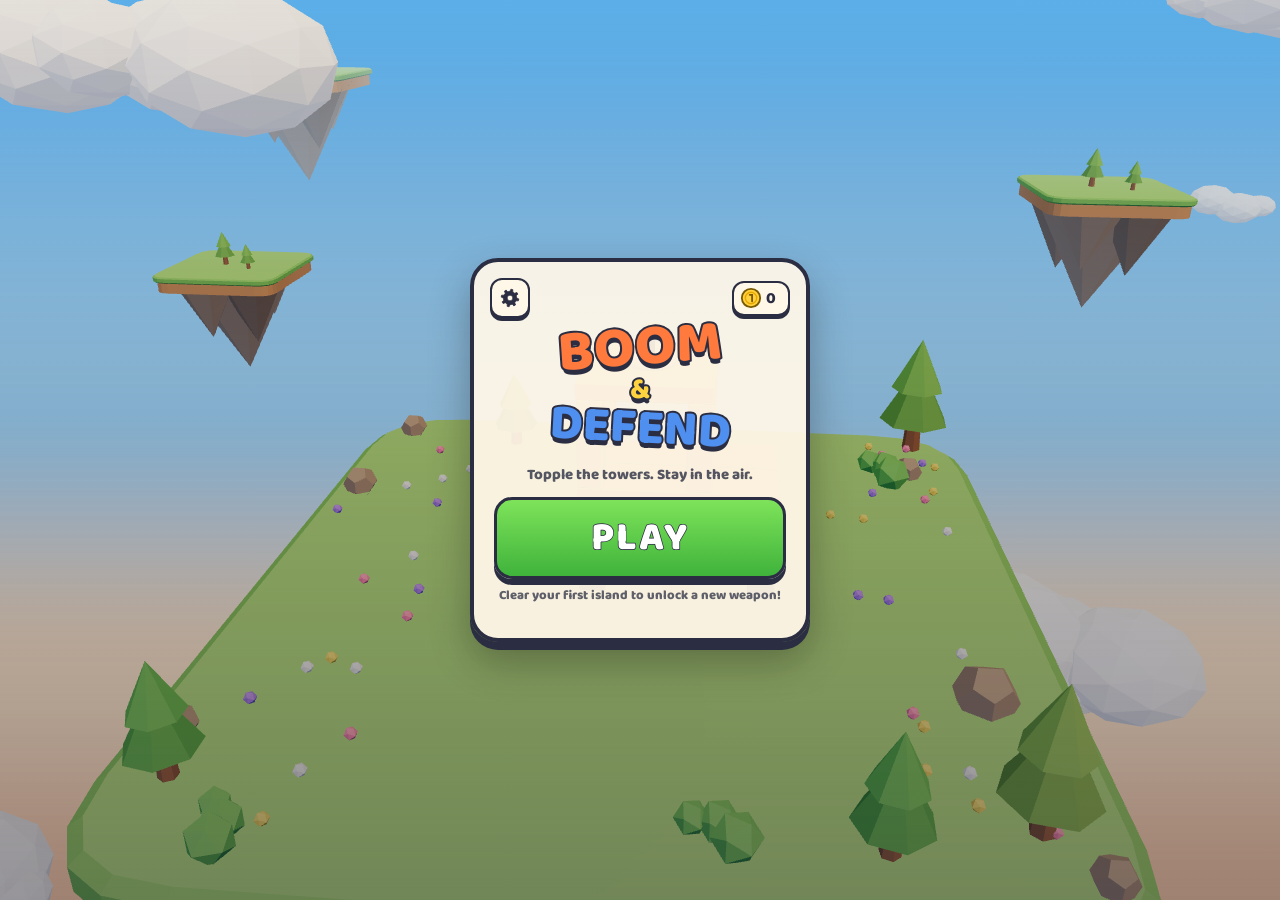
==== play/index.html @ bd130582 "play/: the game in the browser, for challenge links" ====
<!doctype html>
<html lang="en">
  <head>
    <meta charset="UTF-8" />
    <meta
      name="viewport"
      content="width=device-width, initial-scale=1, maximum-scale=1, user-scalable=no, viewport-fit=cover"
    />
    <meta name="theme-color" content="#5fb6f2" />
    <meta name="mobile-web-app-capable" content="yes" />
    <title>Boom &amp; Defend</title>
    <meta property="og:title" content="Can you beat my score? – Boom & Defend">
    <meta property="og:description" content="Same towers, same weapons. Play the challenge right in your browser, free.">
    <meta property="og:image" content="https://boomanddefend.com/img/og.jpg">
    <meta property="og:type" content="website">
    <meta name="twitter:card" content="summary_large_image">
    <link rel="icon" href="data:image/svg+xml,%3Csvg xmlns='http://www.w3.org/2000/svg' viewBox='0 0 64 64'%3E%3Ccircle cx='30' cy='36' r='22' fill='%232f3346'/%3E%3Cpath d='M44 18l8-8' stroke='%23ffd23f' stroke-width='6' stroke-linecap='round'/%3E%3C/svg%3E" />
    <script type="module" crossorigin src="./assets/index-Ch4FLlbb.js"></script>
    <link rel="modulepreload" crossorigin href="./assets/physics-BbGSuU-M.js">
    <link rel="modulepreload" crossorigin href="./assets/three-CsBMkf_D.js">
    <link rel="stylesheet" crossorigin href="./assets/index-BUsTCnN6.css">
  </head>
  <body>
    <div id="app">
      <canvas id="game"></canvas>
      <div id="fx-layer"></div>
      <div id="vignette"></div>
      <div id="warn-layer"></div>
      <div id="white-flash"></div>

      <header id="hud" class="hidden">
        <div class="hud-left">
          <div class="health" aria-label="Hull">
            <svg class="hud-icon" viewBox="0 0 32 24" aria-hidden="true">
              <path d="M15 17V3" stroke="#2b2e42" stroke-width="2"/>
              <path d="M9 4.5Q15 3 21 4.5L20 12Q15 13 10 12Z" fill="#fff3d6" stroke="#2b2e42" stroke-width="1.4" stroke-linejoin="round"/>
              <path d="M13 4v8.6M17 4v8.6" stroke="#e0533d" stroke-width="1.8"/>
              <path d="M3 13.5H27C28.5 13.5 29.5 12.5 30 11L30.5 12C29.5 17 27 20.5 22 20.5H9C6 20.5 4 18 3 13.5Z" fill="#b0703a" stroke="#2b2e42" stroke-width="1.6" stroke-linejoin="round"/>
              <path d="M4.5 14C2.5 12 2 9.5 3.5 8.5" fill="none" stroke="#2b2e42" stroke-width="1.8" stroke-linecap="round"/>
              <circle cx="11" cy="15.5" r="1.5" fill="#e0533d"/><circle cx="15" cy="15.5" r="1.5" fill="#ffd23f"/><circle cx="19" cy="15.5" r="1.5" fill="#e0533d"/>
            </svg>
            <div class="bar"><div class="bar-fill" id="health-fill"></div><span id="health-text">100</span></div>
          </div>
        </div>
        <div class="hud-mid">
          <div class="chip" id="island-chip"><span id="island-pre"></span>ISLAND <b id="island">1</b></div>
          <div class="tower-bar" id="tower-bar" aria-label="Tower destroyed"><div class="tower-fill" id="tower-fill"></div><span class="tower-label">TOWER</span><b id="tower-pct">0%</b></div>
          <div class="coin-chip" id="coin-chip"><svg class="coin-ico" viewBox="0 0 24 24" aria-hidden="true"><circle cx="12" cy="12" r="10" fill="#ffd23f" stroke="#7a5a00" stroke-width="2"/><circle cx="12" cy="12" r="6.2" fill="none" stroke="#e8a800" stroke-width="1.6"/><path d="M10.6 8.5h2.6v7" stroke="#7a5a00" stroke-width="2" fill="none" stroke-linecap="round"/></svg><span id="coins">0</span></div>
        </div>
        <div class="hud-right">
          <div class="scores">
            <div class="score" id="score">0</div>
            <div class="best">
              <svg viewBox="0 0 24 24" aria-hidden="true"><path d="M6 3h12v3h3v2a5 5 0 0 1-5 5h-.3A5 5 0 0 1 13 15.9V18h3v3H8v-3h3v-2.1A5 5 0 0 1 8.3 13H8a5 5 0 0 1-5-5V6h3V3zm0 5H5a3 3 0 0 0 1 2.2V8zm12 0v2.2A3 3 0 0 0 19 8h-1z" fill="#ffd23f" stroke="#7a5a00" stroke-width="1"/></svg>
              <span id="best">0</span><span class="gold-star hidden" id="hud-gold">★</span>
            </div>
          </div>
          <button class="cta-chip" data-action="cta">GET IT FREE</button>
          <button class="icon-btn" id="btn-pause" aria-label="Pause">
            <svg viewBox="0 0 24 24"><rect x="6" y="5" width="4" height="14" rx="1.5" /><rect x="14" y="5" width="4" height="14" rx="1.5" /></svg>
          </button>
        </div>
      </header>

      <nav id="tray" class="hidden" aria-label="Weapons"></nav>

      <div id="tray-name" class="hidden" aria-live="polite"></div>
      <div id="tray-next" class="hidden" aria-hidden="true"></div>
      <div id="gun-status" class="hidden" role="status"></div>
      <div id="drag-ghost" class="hidden" aria-hidden="true"></div>

      <div id="aim-tag" class="off"></div>
      <div id="hint" class="hidden" aria-live="polite">
        <div class="hint-hand"><svg viewBox="0 0 48 48"><path d="M18 22V9a3 3 0 0 1 6 0v11l1-1a3 3 0 0 1 5 1v1a3 3 0 0 1 5 1v1a3 3 0 0 1 5 2v9c0 7-5 12-12 12h-2c-5 0-8-2-11-6l-6-9a3 3 0 0 1 5-4z" fill="#fff7e8" stroke="#2b2e42" stroke-width="2.5" stroke-linejoin="round"/></svg></div>
        <div class="hint-text"></div>
      </div>

      <div id="banner"><div class="banner-title"></div><div class="banner-sub"></div><div class="banner-quote hidden"><span class="bq-face"></span><span class="bq-text"></span></div></div>
      <div id="toast" class="hidden"><span class="toast-ico">🏆</span><div><b class="toast-title"></b><span class="toast-sub"></span></div></div>
      <div id="milestone" class="hidden"></div>
      <div id="coin-fly"></div>

      <section id="screen-start" class="screen">
        <div class="panel title-panel booting">
          <div class="panel-top">
            <button class="icon-btn" data-action="settings" aria-label="Settings">
              <svg viewBox="0 0 24 24"><path fill-rule="evenodd" d="M20.00 12.00 L22.54 13.08 L22.03 15.43 L19.27 15.35 L17.66 17.66 L18.69 20.22 L16.66 21.52 L14.77 19.51 L12.00 20.00 L10.92 22.54 L8.57 22.03 L8.65 19.27 L6.34 17.66 L3.78 18.69 L2.48 16.66 L4.49 14.77 L4.00 12.00 L1.46 10.92 L1.97 8.57 L4.73 8.65 L6.34 6.34 L5.31 3.78 L7.34 2.48 L9.23 4.49 L12.00 4.00 L13.08 1.46 L15.43 1.97 L15.35 4.73 L17.66 6.34 L20.22 5.31 L21.52 7.34 L19.51 9.23Z M15.4 12a3.4 3.4 0 1 0-6.8 0 3.4 3.4 0 1 0 6.8 0Z" fill="#2b2e42" stroke="#2b2e42" stroke-width="0.9" stroke-linejoin="round"/></svg>
            </button>
            <div class="coin-chip big" id="menu-coins"><svg class="coin-ico" viewBox="0 0 24 24" aria-hidden="true"><circle cx="12" cy="12" r="10" fill="#ffd23f" stroke="#7a5a00" stroke-width="2"/><circle cx="12" cy="12" r="6.2" fill="none" stroke="#e8a800" stroke-width="1.6"/><path d="M10.6 8.5h2.6v7" stroke="#7a5a00" stroke-width="2" fill="none" stroke-linecap="round"/></svg><span>0</span></div>
          </div>
          <h1 class="logo" data-no-i18n><span class="l1">BOOM</span><span class="amp">&amp;</span><span class="l2">DEFEND</span></h1>
          <p class="tagline">Topple the towers. Stay in the air.</p>
          <button class="big-btn first-only play-first" data-action="campaign">PLAY</button>
          <div class="sub-line first-only">Clear your first island to unlock a new weapon!</div>
          <button class="big-btn full-only" data-action="campaign">CAMPAIGN</button>
          <div class="sub-line full-only" id="campaign-line"></div>
          <button class="big-btn run-btn full-only" id="btn-run" data-action="run">ENDLESS</button>
          <div class="sub-line full-only" id="run-line"></div>
          <button class="link-btn hidden full-only" id="btn-newrun" data-action="newrun">Start a new run from island 1</button>
          <button class="winter-btn hidden full-only" id="btn-winter" data-action="winter"><span class="wb-ico" aria-hidden="true">❄</span><span class="wb-text"><b>WINTER CALENDAR</b><span id="winter-line"></span></span></button>
          <div class="menu-row full-only">
            <button class="tile-btn" data-action="daily"><span class="tile-ico">📅</span><span>DAILY</span><i class="tile-badge hidden" id="daily-badge">✓</i></button>
            <button class="tile-btn" data-action="weekly"><span class="tile-ico">🗼</span><span>WEEKLY</span><i class="tile-badge hidden" id="weekly-badge">✓</i></button>
            <button class="tile-btn" data-action="arsenal"><span class="tile-ico">🛒</span><span>ARSENAL</span></button>
            <button class="tile-btn" data-action="trophies"><span class="tile-ico">🏆</span><span id="trophy-count">TROPHIES</span></button>
          </div>
          <div class="best-line full-only">BEST <b id="start-best">0</b><span class="gold-star hidden" id="start-gold" title="Cleared island 100 in endless">★</span></div>
        </div>
      </section>

      <section id="screen-arsenal" class="screen hidden">
        <div class="camp">
          <div class="camp-head">
            <button class="icon-btn" data-action="back" aria-label="Back"><svg viewBox="0 0 24 24"><path d="M15 4l-8 8 8 8" fill="none" stroke="currentColor" stroke-width="3.2" stroke-linecap="round" stroke-linejoin="round"/></svg></button>
            <h3>ARSENAL</h3>
            <div class="coin-chip big" id="shop-coins"><svg class="coin-ico" viewBox="0 0 24 24" aria-hidden="true"><circle cx="12" cy="12" r="10" fill="#ffd23f" stroke="#7a5a00" stroke-width="2"/><circle cx="12" cy="12" r="6.2" fill="none" stroke="#e8a800" stroke-width="1.6"/><path d="M10.6 8.5h2.6v7" stroke="#7a5a00" stroke-width="2" fill="none" stroke-linecap="round"/></svg><span>0</span></div>
          </div>
          <div class="shop-grid" id="shop-grid"></div>
          <div class="shop-detail" id="shop-detail"></div>
        </div>
      </section>

      <section id="screen-trophies" class="screen hidden">
        <div class="camp">
          <div class="camp-head">
            <button class="icon-btn" data-action="back" aria-label="Back"><svg viewBox="0 0 24 24"><path d="M15 4l-8 8 8 8" fill="none" stroke="currentColor" stroke-width="3.2" stroke-linecap="round" stroke-linejoin="round"/></svg></button>
            <h3>TROPHIES</h3>
          </div>
          <button class="mid-btn gc-btn hidden" data-action="leaderboards" id="btn-leaderboards">🏆 LEADERBOARDS</button>
          <div class="trophy-list" id="trophy-list"></div>
        </div>
      </section>

      <section id="screen-settings" class="screen hidden">
        <div class="panel">
          <h2>SETTINGS</h2>
          <button class="mid-btn ghost" data-setting="sound">SOUND: ON</button>
          <button class="mid-btn ghost" data-setting="music">MUSIC: ON</button>
          <button class="mid-btn ghost" data-setting="haptics">VIBRATION: ON</button>
          <button class="mid-btn ghost" data-setting="graphics">GRAPHICS: HIGH</button>
          <button class="mid-btn ghost" data-setting="effects">EFFECTS: FULL</button>
          <button class="mid-btn ghost" data-setting="shadows">SHADOWS: SIMPLE</button>
          <button class="mid-btn ghost" data-setting="antialias">SMOOTH EDGES: ON</button>
          <button class="mid-btn ghost hidden" data-setting="reminder" id="set-reminder">DAILY REMINDER: OFF</button>
          <button class="mid-btn ghost" data-setting="lang">LANGUAGE: AUTO</button>
          <button class="big-btn" data-action="back">BACK</button>
          <div class="settings-links">
            <button class="link-btn" data-action="intro">Watch intro</button>
            <button class="link-btn" data-action="privacy">Privacy &amp; imprint</button>
            <button class="link-btn" data-action="reset" id="btn-reset">Reset progress</button>
          </div>
          <div class="settings-credits" id="settings-credits"></div>
        </div>
      </section>

      <section id="screen-privacy" class="screen hidden">
        <div class="panel privacy-panel">
          <h2>PRIVACY</h2><p class="privacy-sub" data-no-i18n>Privacy policy · Datenschutz · Impressum</p>
          <div class="privacy-text" id="privacy-text" data-no-i18n></div>
          <button class="big-btn" data-action="settings">BACK</button>
        </div>
      </section>

      <section id="screen-campaign" class="screen hidden">
        <div class="camp">
          <div class="camp-head">
            <button class="icon-btn" data-action="back" aria-label="Back">
              <svg viewBox="0 0 24 24"><path d="M15 4l-8 8 8 8" fill="none" stroke="currentColor" stroke-width="3.2" stroke-linecap="round" stroke-linejoin="round"/></svg>
            </button>
            <h3>CAMPAIGN</h3>
            <div class="camp-stars"><span>★</span> <b id="camp-stars">0</b><small id="camp-max">/84</small></div>
          </div>
          <div class="book-tabs hidden" id="book-tabs"></div>
          <div class="arsenal" id="arsenal"></div>
          <div class="arsenal-info" id="arsenal-info"></div>
          <div class="chapters" id="chapters"></div>
        </div>
      </section>

      <section id="screen-pause" class="screen hidden">
        <div class="panel">
          <h2>PAUSED</h2>
          <button class="big-btn" id="btn-resume">RESUME</button>
          <button class="mid-btn" id="btn-restart-pause">RESTART</button>
          <button class="mid-btn" id="btn-quit">QUIT</button>
          <div class="toggle-row">
            <button class="mid-btn ghost" data-setting="sound">SOUND: ON</button>
            <button class="mid-btn ghost" data-setting="music">MUSIC: ON</button>
          </div>
          <div class="toggle-row">
            <button class="mid-btn ghost" data-setting="haptics">VIBRATION: ON</button>
            <button class="mid-btn ghost" data-setting="graphics">GRAPHICS: HIGH</button>
          </div>
          <div class="toggle-row">
            <button class="mid-btn ghost" data-setting="effects">EFFECTS: FULL</button>
          <button class="mid-btn ghost hidden" data-setting="reminder" id="set-reminder">DAILY REMINDER: OFF</button>
          <button class="mid-btn ghost" data-setting="lang">LANGUAGE: AUTO</button>
          </div>
        </div>
      </section>

      <section id="screen-over" class="screen hidden">
        <div class="panel">
          <h2 class="over-title">SHOT DOWN!</h2>
          <div class="over-quote hidden" id="over-quote"><span class="oq-face"></span><span class="oq-text"></span></div>
          <div class="gold-big hidden" id="gold-big">★</div>
          <div class="run-stars hidden" id="run-stars"><span>★</span><span>★</span><span>★</span></div>
          <ul class="star-list hidden" id="star-list"></ul>
          <div class="rewards" id="rewards"></div>
          <div class="over-stats" id="over-stats"></div>
          <div class="new-best hidden" id="new-best">NEW BEST!</div>
          <div class="over-btns" id="over-btns"></div>
        </div>
      </section>
    </div>
  </body>
</html>
---- play/assets/index-BUsTCnN6.css ----
@font-face{font-family:"Baloo 2";font-style:normal;font-display:swap;font-weight:600;src:url(./baloo-2-latin-600-normal-tIfxVoAe.woff2) format("woff2"),url(./baloo-2-latin-600-normal-B4tNaogw.woff) format("woff")}@font-face{font-family:"Baloo 2";font-style:normal;font-display:swap;font-weight:800;src:url(./baloo-2-latin-800-normal-BbF3Etk1.woff2) format("woff2"),url(./baloo-2-latin-800-normal-B8BXfZF7.woff) format("woff")}:root{--ink: #2b2e42;--cream: #fff7e8;--gold: #ffd23f;--red: #ef4b3f;--green: #7dff4a;--sky: #5fb6f2;--safe-top: env(safe-area-inset-top, 0px);--safe-bottom: env(safe-area-inset-bottom, 0px);font-family:"Baloo 2",Nunito,Trebuchet MS,Segoe UI,system-ui,-apple-system,Roboto,sans-serif}*{box-sizing:border-box;-webkit-tap-highlight-color:transparent;user-select:none;-webkit-user-select:none;-webkit-touch-callout:none}html,body{margin:0;height:100%;overflow:hidden;background:#5fb6f2;overscroll-behavior:none}#app{position:fixed;inset:0;overflow:hidden}#game{position:absolute;inset:0;width:100%;height:100%;display:block;touch-action:none}.hidden{display:none!important}#hud{position:absolute;top:0;left:0;right:0;padding:calc(var(--safe-top) + 10px) 12px 8px;display:flex;align-items:center;gap:8px;pointer-events:none;z-index:5}.hud-left,.hud-right{flex:1 1 0;display:flex;align-items:center;min-width:0}.hud-right{justify-content:flex-end;gap:8px}.hud-mid{flex:0 0 auto}.health{display:flex;align-items:center;gap:4px;width:100%;max-width:170px}.hud-icon{width:32px;height:26px;flex:0 0 auto;filter:drop-shadow(0 2px 0 rgba(0,0,0,.25))}.bar{position:relative;flex:1;height:18px;border-radius:10px;background:#2b2e428c;border:2.5px solid var(--ink);overflow:hidden;box-shadow:0 2px #0003}.bar-fill{position:absolute;inset:0;width:100%;background:linear-gradient(180deg,#8dff7a,#3cc13b);border-radius:7px;transition:width .25s ease,background .25s}.bar-fill.mid{background:linear-gradient(180deg,#ffe066,#f0a92a)}.bar-fill.low{background:linear-gradient(180deg,#ff8a7a,#e0362c)}#health-text{position:absolute;inset:0;display:grid;place-items:center;font-size:12px;font-weight:900;color:#fff;text-shadow:0 1px 0 var(--ink),0 -1px 0 var(--ink),1px 0 0 var(--ink),-1px 0 0 var(--ink)}.health.hit .bar{animation:shake .3s}.chip{background:var(--cream);color:var(--ink);border:2.5px solid var(--ink);border-radius:14px;padding:2px 10px;font-weight:900;font-size:13px;letter-spacing:.5px;box-shadow:0 3px 0 var(--ink);white-space:nowrap}.chip b{font-size:16px;color:var(--red)}.scores{text-align:right;line-height:1}.score{font-size:22px;font-weight:900;color:#fff;-webkit-text-stroke:1.5px var(--ink);paint-order:stroke fill;text-shadow:0 2px 0 var(--ink)}.score.bump{animation:bump .25s}.best{display:flex;align-items:center;justify-content:flex-end;gap:2px;font-size:12px;font-weight:800;color:var(--cream);text-shadow:0 1px 0 var(--ink),0 0 2px var(--ink)}.best svg{width:13px;height:13px}.icon-btn{pointer-events:auto;width:40px;height:40px;border-radius:12px;border:2.5px solid var(--ink);background:var(--cream);box-shadow:0 3px 0 var(--ink);display:grid;place-items:center;padding:0;cursor:pointer}.icon-btn svg{width:20px;height:20px;fill:var(--ink)}.icon-btn:active{transform:translateY(2px);box-shadow:0 1px 0 var(--ink)}#tray{position:absolute;left:50%;bottom:calc(var(--safe-bottom) + 14px);transform:translate(-50%);display:flex;align-items:flex-end;gap:16px;padding:10px 18px 12px;border-radius:26px;background:#fff7e8e0;border:3px solid var(--ink);box-shadow:0 5px 0 var(--ink),0 10px 24px #00000040;z-index:6;transition:transform .28s cubic-bezier(.5,0,.75,0),opacity .22s}#tray.away{transform:translate(-50%,calc(100% + 40px + var(--safe-bottom)));opacity:0;pointer-events:none}#tray.back{transition:transform .38s cubic-bezier(.2,1.4,.4,1),opacity .2s}.weapon{width:58px;height:58px;border-radius:50%;border:3px solid var(--ink);background:radial-gradient(circle at 35% 30%,#fff,#dfe9f5);box-shadow:0 4px 0 var(--ink);padding:7px;cursor:pointer;transition:transform .18s cubic-bezier(.2,1.5,.4,1),background .2s,box-shadow .2s;transform-origin:50% 100%}.weapon svg{width:100%;height:100%;display:block;pointer-events:none}.weapon.selected{transform:scale(1.32);background:radial-gradient(circle at 35% 30%,#fff8c8,var(--gold));box-shadow:0 4px 0 var(--ink),0 0 0 4px #ffd23f73}.weapon:active{filter:brightness(.92)}#banner{position:absolute;left:0;right:0;top:27%;text-align:center;pointer-events:none;z-index:4;opacity:0}#banner.show{animation:banner 1.5s ease forwards}.banner-title{font-size:42px;font-weight:900;color:#fff;letter-spacing:1px;-webkit-text-stroke:3px var(--ink);paint-order:stroke fill;text-shadow:0 4px 0 var(--ink)}.banner-sub{margin-top:4px;font-size:18px;font-weight:900;color:var(--gold);-webkit-text-stroke:2px var(--ink);paint-order:stroke fill}#fx-layer{position:absolute;inset:0;pointer-events:none;z-index:3;overflow:hidden}.pop{position:absolute;transform:translate(-50%,-50%);font-weight:900;font-size:18px;color:#fff;-webkit-text-stroke:2px var(--ink);paint-order:stroke fill;white-space:nowrap;animation:pop .95s ease-out forwards}.pop.big{font-size:24px;color:var(--gold)}.pop.chain{font-size:22px;color:#ff7ad1}.pop.bad{color:#ff6b5e}.pop.heal{color:var(--green)}.pop.ice{color:#8fe3ff}#vignette{position:absolute;inset:0;pointer-events:none;z-index:2;box-shadow:inset 0 0 90px 30px #ff281e8c;opacity:0;transition:opacity .4s}#vignette.on{opacity:1;transition:opacity .05s}.screen{position:absolute;inset:0;display:grid;place-items:center;padding:24px;z-index:10;background:radial-gradient(ellipse at center,#2b2e4240,#2b2e4299);animation:fade .25s ease}#screen-start{background:linear-gradient(180deg,#2b2e420d,#2b2e4273)}.panel{width:min(340px,100%);background:var(--cream);border:4px solid var(--ink);border-radius:28px;box-shadow:0 8px 0 var(--ink),0 18px 40px #0000004d;padding:22px 20px 20px;text-align:center;color:var(--ink);animation:popin .35s cubic-bezier(.2,1.5,.4,1)}.title-panel.booting{visibility:hidden}.title-panel{background:#fff7e8f0}.logo{margin:0;line-height:.9;font-weight:900;display:flex;flex-direction:column;align-items:center}.logo span{-webkit-text-stroke:4px var(--ink);paint-order:stroke fill;text-shadow:0 5px 0 var(--ink)}.logo .l1{font-size:58px;color:#ff7a3c;transform:rotate(-4deg)}.logo .amp{font-size:30px;color:var(--gold);margin:2px 0}.logo .l2{font-size:50px;color:#4f8ff0;transform:rotate(3deg)}.tagline{margin:12px 0 10px;font-weight:800;font-size:15px;opacity:.8}.howto{list-style:none;padding:0;margin:0 0 16px;font-weight:700;font-size:14px;text-align:left;display:inline-block}.howto li{margin:4px 0;display:flex;align-items:center;gap:8px}.howto .dot{width:26px;text-align:center}h2{margin:0 0 16px;font-size:34px;font-weight:900;color:#fff;-webkit-text-stroke:3px var(--ink);paint-order:stroke fill;text-shadow:0 4px 0 var(--ink)}.over-title{color:#ff6b5e}.over-title.won{color:var(--gold)}.chip small{font-size:11px;color:var(--ink);opacity:.6}.big-btn,.mid-btn{display:block;width:100%;border:3px solid var(--ink);border-radius:18px;font-family:inherit;font-weight:900;cursor:pointer;color:#fff;-webkit-text-stroke:1.5px var(--ink);paint-order:stroke fill}.big-btn{font-size:28px;padding:12px;background:linear-gradient(180deg,#7ee35a,#3fb33b);box-shadow:0 6px 0 var(--ink);letter-spacing:2px}.big-btn:active,.mid-btn:active{transform:translateY(4px);box-shadow:0 2px 0 var(--ink)}.mid-btn{margin-top:12px;font-size:18px;padding:9px;background:linear-gradient(180deg,#ffb35c,#f0812a);box-shadow:0 5px 0 var(--ink)}.mid-btn .btn-ico{width:18px;height:18px;vertical-align:-3px;margin-right:4px}.mid-btn[disabled]{opacity:.7}#run-choice{position:fixed;inset:0;z-index:44;display:grid;place-items:center;padding:16px;background:#1416248c;animation:fade .2s ease}.rc-panel{position:relative}.rc-close{position:absolute;top:10px;right:10px}.rc-title{margin:2px 0 14px;font-size:26px;font-weight:900}.rc-continue{font-size:19px;letter-spacing:.5px}.rc-continue[disabled]{background:linear-gradient(180deg,#c9c5bd,#a8a49c);box-shadow:0 4px 0 var(--ink);opacity:.75;cursor:default;transform:none}.rc-price{display:inline-flex;align-items:center;gap:3px;margin-left:8px}.rc-price .coin-ico{width:20px;height:20px}.rc-text{margin:0 4px 16px;font-size:16px;font-weight:700;line-height:1.35}.rc-yes{font-size:22px}.rc-note{margin:8px 4px 4px;font-size:13px;font-weight:700;opacity:.75}.mid-btn.ghost{background:linear-gradient(180deg,#a9c8f5,#6f9be0)}.best-line{margin-top:14px;font-weight:800;font-size:15px}.over-stats{display:flex;justify-content:space-around;margin-bottom:14px}.over-stats div{display:flex;flex-direction:column;font-weight:800;font-size:12px;opacity:.9}.over-stats b{font-size:26px;font-weight:900}.new-best{font-weight:900;font-size:20px;color:var(--gold);-webkit-text-stroke:2px var(--ink);paint-order:stroke fill;margin-bottom:14px;animation:pulse .8s ease-in-out infinite alternate}@keyframes pop{0%{opacity:0;transform:translate(-50%,-30%) scale(.5)}15%{opacity:1;transform:translate(-50%,-60%) scale(1.15)}to{opacity:0;transform:translate(-50%,-190%) scale(1)}}@keyframes banner{0%{opacity:0;transform:scale(.6)}12%{opacity:1;transform:scale(1.08)}20%{transform:scale(1)}80%{opacity:1}to{opacity:0;transform:translateY(-20px)}}@keyframes popin{0%{transform:scale(.7);opacity:0}to{transform:scale(1);opacity:1}}@keyframes fade{0%{opacity:0}}@keyframes bump{50%{transform:scale(1.18)}}@keyframes shake{25%{transform:translate(-4px)}75%{transform:translate(4px)}}@keyframes pulse{to{transform:scale(1.1)}}.weapon.fresh{animation:slot-in .45s cubic-bezier(.2,1.6,.4,1)}.weapon.fresh.selected{animation:slot-in-sel .45s cubic-bezier(.2,1.6,.4,1)}@keyframes slot-in{0%{transform:scale(.2) rotate(-90deg)}to{transform:scale(1) rotate(0)}}@keyframes slot-in-sel{0%{transform:scale(.2) rotate(-90deg)}to{transform:scale(1.32) rotate(0)}}#hint{position:absolute;z-index:7;pointer-events:none;width:0;height:0}.hint-hand{position:absolute;left:-8px;top:-4px;width:46px;height:46px;filter:drop-shadow(0 3px 0 rgba(43,46,66,.6))}.hint-hand svg{width:100%;height:100%}.hint-text{position:absolute;left:50%;top:54px;transform:translate(-50%);white-space:nowrap;background:var(--cream);color:var(--ink);border:3px solid var(--ink);border-radius:14px;padding:6px 12px;font-weight:900;font-size:15px;box-shadow:0 4px 0 var(--ink);animation:popin .3s cubic-bezier(.2,1.5,.4,1)}#hint.hint-point .hint-text{top:-64px}#hint.hint-point .hint-hand{top:-50px;transform:rotate(180deg);animation:hint-bob .8s ease-in-out infinite alternate}#hint.hint-tap .hint-hand{animation:hint-tap 1.1s ease-in-out infinite}#hint.hint-drag .hint-hand{animation:hint-drag 1.8s ease-in-out infinite}@keyframes hint-tap{0%,to{transform:translate(10px,14px) scale(1)}45%{transform:translate(0) scale(.88)}}@keyframes hint-drag{0%{transform:translate(0) scale(.9);opacity:0}15%{opacity:1}70%{transform:translate(46px,-36px) scale(.9);opacity:1}to{transform:translate(46px,-36px) scale(1);opacity:0}}@keyframes hint-bob{to{transform:rotate(180deg) translateY(-10px)}}#warn-layer{position:absolute;inset:0;pointer-events:none;z-index:3;overflow:hidden}.warn{position:absolute;left:0;top:0;width:0;height:0;will-change:transform}.warn-ring{position:absolute;left:-22px;top:-22px;width:44px;height:44px;border-radius:50%;border:3px solid #ff3b2f;box-shadow:0 0 10px #ff3b2fb3,inset 0 0 8px #ff3b2f80;animation:warn-pulse .35s ease-in-out infinite alternate}.warn-ring:after{content:"!";position:absolute;inset:0;display:grid;place-items:center;color:#fff;font-weight:900;font-size:20px;-webkit-text-stroke:2px #7a1f2c;paint-order:stroke fill}.warn.heavy .warn-ring{border-color:#ffb020;box-shadow:0 0 14px #ffb020cc;width:56px;height:56px;left:-28px;top:-28px}.warn-arrow{display:none;position:absolute;left:12px;top:-10px;width:0;height:0;border-top:10px solid transparent;border-bottom:10px solid transparent;border-left:16px solid #ff3b2f;transform-origin:-12px 10px}.warn.edge .warn-arrow{display:block}.warn.edge .warn-ring{width:34px;height:34px;left:-17px;top:-17px}.crack{position:absolute;width:220px;height:220px;margin:-110px 0 0 -110px;transform:rotate(var(--rot));filter:drop-shadow(0 0 2px rgba(0,0,0,.5));animation:crack-fade 1.6s ease-out forwards}.crack svg{width:100%;height:100%}#app.low-hull #vignette{opacity:1;animation:low-hull .9s ease-in-out infinite alternate}@keyframes warn-pulse{to{opacity:.55}}@keyframes spin{to{rotate:360deg}}@keyframes crack-fade{0%{opacity:0;scale:.6}8%{opacity:1;scale:1}70%{opacity:.9}to{opacity:0}}@keyframes low-hull{0%{opacity:.25}to{opacity:.6}}.weapon.super{background:radial-gradient(circle at 35% 30%,#fff6c8,#ffb020);box-shadow:0 4px 0 var(--ink),0 0 0 3px #ffd23f,0 0 18px 6px #ffbe28bf;animation:super-glow .9s ease-in-out infinite alternate}.weapon.super.selected{transform:scale(1.32)}@keyframes super-glow{0%{box-shadow:0 4px 0 var(--ink),0 0 0 3px #ffd23f,0 0 10px 3px #ffbe288c}to{box-shadow:0 4px 0 var(--ink),0 0 0 3px #fff2a8,0 0 22px 9px #ffd23fe6}}#white-flash{position:absolute;inset:0;background:#fffdf2;opacity:0;pointer-events:none;z-index:8}#white-flash.on{animation:white-flash 1.1s ease-out forwards}@keyframes white-flash{0%{opacity:0}6%{opacity:.95}to{opacity:0}}.warn.beam .warn-ring{border-color:#ff3ad8;box-shadow:0 0 14px #ff3ad8d9,inset 0 0 8px #ff3ad880}.warn.beam .warn-arrow{border-left-color:#ff3ad8}#app:after{content:"";position:absolute;inset:0;pointer-events:none;z-index:2;box-shadow:inset 0 0 80px 26px #ff3ad88c;opacity:0;transition:opacity .2s}#app.beamed:after{animation:beamed .18s ease-in-out infinite alternate}@keyframes beamed{0%{opacity:.55}to{opacity:1}}.run-stars{display:flex;justify-content:center;gap:6px;margin:-6px 0 6px;font-size:46px;line-height:1}.run-stars span{color:#d9d2c4;-webkit-text-stroke:2.5px var(--ink);paint-order:stroke fill}.run-stars span.on{color:var(--gold);animation:star-pop .45s cubic-bezier(.2,1.8,.4,1) both}.run-stars span:nth-child(2){font-size:58px;transform:translateY(-6px)}.star-list{list-style:none;padding:0;margin:0 0 12px;font-weight:800;font-size:13px;text-align:left;display:inline-block;opacity:.55}.star-list li.ok{opacity:1}.star-list li{margin:2px 0}.star-list b{color:var(--gold);-webkit-text-stroke:1px var(--ink);margin-right:6px}.best-run{margin-top:4px;font-weight:800;font-size:13px;opacity:.85}.mini-stars{color:var(--gold);-webkit-text-stroke:1px var(--ink);letter-spacing:1px}.mini-stars i{font-style:normal;color:#d9d2c4}@keyframes star-pop{0%{transform:scale(0) rotate(-40deg)}to{transform:scale(1) rotate(0)}}.run-stars span:nth-child(2).on{animation-name:star-pop-mid}@keyframes star-pop-mid{0%{transform:translateY(-6px) scale(0) rotate(-40deg)}to{transform:translateY(-6px) scale(1) rotate(0)}}.hp-bar{position:absolute;left:0;top:0;width:44px;height:8px;border-radius:5px;background:#2b2e42bf;border:2px solid var(--ink);overflow:hidden;will-change:transform}.hp-bar i{display:block;height:100%;background:linear-gradient(180deg,#ff8a7a,#e0362c);transition:width .15s ease-out}.hp-bar[data-kind=core] i{background:linear-gradient(180deg,#ffb0e0,#ff4fa3)}.hp-bar[data-kind=pylon] i{background:linear-gradient(180deg,#c8fbff,#22d8ff)}.hp-bar.shielded{border-color:#22d8ff;box-shadow:0 0 8px #22d8ffcc}.title-panel .big-btn+.sub-line{margin-bottom:12px}.sub-line{margin-top:6px;font-weight:800;font-size:13px;opacity:.75}.big-btn.run-btn{background:linear-gradient(180deg,#7cc4ff,#3d86e6)}#btn-continue{margin-top:10px;font-size:16px}.mini-star,.gold-star{color:var(--gold);-webkit-text-stroke:1px #7a5a00;paint-order:stroke fill}.gold-star{margin-left:4px;font-size:1.25em;line-height:1;filter:drop-shadow(0 0 4px rgba(255,210,63,.9));animation:gold-glint 2.4s ease-in-out infinite}.best .gold-star{font-size:14px;margin-left:2px}@keyframes gold-glint{0%,to{filter:drop-shadow(0 0 2px rgba(255,210,63,.6))}50%{filter:drop-shadow(0 0 7px rgba(255,230,120,1))}}#hud.campaign .best{display:none}#island-pre{color:var(--ink);opacity:.65}.gold-big{font-size:92px;line-height:1;margin:-8px 0 6px;color:var(--gold);-webkit-text-stroke:3px #7a5a00;paint-order:stroke fill;filter:drop-shadow(0 0 16px rgba(255,220,90,.95));animation:star-pop .6s cubic-bezier(.2,1.8,.4,1) .3s both,gold-glint 2.4s ease-in-out 1s infinite}.over-btns .big-btn{margin-top:2px}.rewards{display:flex;flex-direction:column;gap:8px;margin:0 0 12px}.rewards:empty{display:none}.reward{display:flex;align-items:center;gap:10px;text-align:left;background:linear-gradient(180deg,#fff3c4,#ffe08a);border:3px solid var(--ink);border-radius:16px;padding:6px 10px 6px 6px;box-shadow:0 4px 0 var(--ink);animation:reward-in .45s cubic-bezier(.2,1.6,.4,1) both}.reward b{display:block;font-size:14px;font-weight:900}.reward span{display:block;font-size:12px;font-weight:700;opacity:.8}.reward-icon{flex:none;width:46px;height:46px;border-radius:12px;background:var(--cream);border:2.5px solid var(--ink);display:grid;place-items:center}.reward-icon svg{width:36px;height:36px}@keyframes reward-in{0%{opacity:0;transform:scale(.6) rotate(-3deg)}to{opacity:1;transform:none}}#screen-campaign{place-items:stretch;padding:calc(var(--safe-top) + 12px) 12px calc(var(--safe-bottom) + 12px);background:linear-gradient(180deg,#2b2e4259,#2b2e42a6)}.camp{width:min(440px,100%);margin:0 auto;height:100%;display:flex;flex-direction:column;min-height:0;color:var(--ink)}.camp-head{display:flex;align-items:center;gap:10px;margin-bottom:10px}.camp-head .icon-btn{color:var(--ink)}.camp-head h3{flex:1;margin:0;font-size:28px;font-weight:900;color:#fff;-webkit-text-stroke:2.5px var(--ink);paint-order:stroke fill;text-shadow:0 3px 0 var(--ink)}.camp-stars{background:var(--cream);border:2.5px solid var(--ink);border-radius:14px;padding:3px 10px;font-weight:900;font-size:16px;box-shadow:0 3px 0 var(--ink)}.camp-stars span{color:var(--gold);-webkit-text-stroke:1px #7a5a00}.camp-stars small{opacity:.55;font-size:12px}.arsenal{display:grid;grid-template-columns:repeat(7,minmax(0,1fr));flex-shrink:0;gap:5px;background:var(--cream);border:3px solid var(--ink);border-radius:18px 18px 6px 6px;padding:8px;box-shadow:0 4px 0 var(--ink)}.arm{position:relative;min-width:0;aspect-ratio:1;border:2.5px solid var(--ink);border-radius:12px;background:#fff;padding:3px;cursor:pointer}.arm svg{width:100%;height:100%;display:block}.arm.super{background:linear-gradient(180deg,#fff6c8,#ffd96a)}.arm.picked{outline:3px solid #4f8ff0;outline-offset:1px}.arm.locked>svg{filter:grayscale(1) brightness(.35) opacity(.45)}.arm .lock{position:absolute;right:-5px;bottom:-5px;width:16px;height:16px;border-radius:50%;background:var(--cream);border:2px solid var(--ink);display:grid;place-items:center}.arm .lock svg{width:10px;height:10px}.arsenal-info{flex-shrink:0;min-height:36px;margin:8px 2px 10px;padding:6px 10px;background:#fff7e8eb;border:2.5px solid var(--ink);border-radius:6px 6px 14px 14px;font-weight:700;font-size:13px;line-height:1.25}.arsenal-info .muted{opacity:.65}.chapters{flex:1;min-height:0;overflow-y:auto;-webkit-overflow-scrolling:touch;touch-action:pan-y;overscroll-behavior:contain;display:flex;flex-direction:column;gap:12px;padding:2px 2px 10px}.chapter{position:relative;flex:none;border:3px solid var(--ink);border-radius:20px;padding:10px 10px 12px;background:linear-gradient(180deg,var(--s1) 0%,var(--s2) 62%,var(--g) 62%,var(--g) 100%);box-shadow:0 5px 0 var(--ink);overflow:hidden}.ch-title{display:flex;align-items:center;gap:8px;font-weight:900;font-size:17px;color:#fff;-webkit-text-stroke:2px var(--ink);paint-order:stroke fill;text-shadow:0 2px 0 var(--ink);margin-bottom:8px}.ch-num{display:grid;place-items:center;width:24px;height:24px;border-radius:50%;background:var(--cream);color:var(--ink);-webkit-text-stroke:0;text-shadow:none;border:2px solid var(--ink);font-size:14px}.ch-levels{display:grid;grid-template-columns:repeat(4,1fr);gap:8px}.lvl{position:relative;border:3px solid var(--ink);border-radius:14px;background:var(--cream);box-shadow:0 4px 0 var(--ink);padding:6px 2px 4px;font-family:inherit;color:var(--ink);cursor:pointer}.lvl:active{transform:translateY(3px);box-shadow:0 1px 0 var(--ink)}.lvl b{display:block;font-size:22px;font-weight:900;line-height:1.1}.lvl.fortress{background:linear-gradient(180deg,#ffe3c2,#f6c08a)}.lvl.next{animation:lvl-next 1.1s ease-in-out infinite alternate}@keyframes lvl-next{0%{box-shadow:0 4px 0 var(--ink),0 0 #ffd23fe6}to{box-shadow:0 4px 0 var(--ink),0 0 0 5px #ffd23fe6}}.lvl.locked{opacity:.55;cursor:default;filter:grayscale(.7)}.lvl-stars{display:flex;justify-content:center;gap:1px;font-size:13px;line-height:1}.lvl-stars i{font-style:normal;color:#d4ccbd;-webkit-text-stroke:1px var(--ink);paint-order:stroke fill}.lvl-stars i.on{color:var(--gold)}.lvl-reward{position:absolute;top:-8px;right:-8px;width:26px;height:26px;border-radius:50%;background:#fff;border:2px solid var(--ink);padding:2px}.lvl-reward svg{width:100%;height:100%;display:block}.ch-lock{position:absolute;inset:0;display:flex;align-items:center;justify-content:center;gap:6px;background:#2b2e428c;color:#fff;font-weight:900;font-size:15px;text-shadow:0 1px 2px var(--ink)}.ch-lock svg{width:22px;height:22px}.ch-lock svg rect,.ch-lock svg path{fill:#fff;stroke:#fff}.ch-lock svg path{fill:none}.over-stats{gap:6px}.over-stats div{flex:1 1 0;min-width:0}.over-stats b{font-size:clamp(16px,5.6vw,24px);white-space:nowrap}.star-list li:not(.ok) b{color:#d4ccbd}.warn-ring{border:2.5px solid rgba(255,122,74,.95);box-shadow:0 0 8px #ff7a4a80;animation:warn-pulse .7s ease-in-out infinite alternate}.warn-ring:after{content:none}.warn.heavy .warn-ring{border-color:#ffb020f2;box-shadow:0 0 8px #ffb02080}.warn-arrow{border-left-color:#ff7a4af2}.crack{width:140px;height:140px;margin:-70px 0 0 -70px;animation-duration:1.05s}#app.low-hull #vignette{animation:low-hull 1.8s ease-in-out infinite alternate}@keyframes low-hull{0%{opacity:.12}to{opacity:.38}}#tray{bottom:calc(var(--safe-bottom) + 34px);gap:8px;padding:8px 14px;border-radius:30px;touch-action:none}.weapon{position:relative;width:76px;height:76px;border:none;border-radius:22px;background:none;box-shadow:none;padding:5px;touch-action:none}.weapon+.weapon:after,.weapon-unused-divider{content:"";position:absolute;left:-5px;top:18%;bottom:18%;width:2px;border-radius:2px;background:#2b2e421f}.weapon svg{filter:drop-shadow(0 3px 0 rgba(43,46,66,.28))}.weapon.armed{transform:translateY(-18px) scale(1.16)}.weapon.armed:before{content:"";position:absolute;left:14%;right:14%;bottom:-14px;height:12px;border-radius:50%;background:radial-gradient(closest-side,#ffbe28e6,#ffbe2800)}.weapon.armed svg{animation:armed-bob .9s ease-in-out infinite alternate}@keyframes armed-bob{to{transform:translateY(-3px) rotate(-4deg)}}.weapon.lifted{opacity:.3;transform:scale(.9)}.weapon.super,.weapon.super.armed{background:none;box-shadow:none;animation:none}.weapon.super svg{filter:drop-shadow(0 0 6px rgba(255,200,40,.95)) drop-shadow(0 3px 0 rgba(43,46,66,.28));animation:super-icon .9s ease-in-out infinite alternate}@keyframes super-icon{to{filter:drop-shadow(0 0 12px rgba(255,220,90,1)) drop-shadow(0 3px 0 rgba(43,46,66,.28))}}.weapon.fresh,.weapon.fresh.armed{animation:slot-in .45s cubic-bezier(.2,1.6,.4,1)}#tray.nudge{animation:tray-nudge .45s ease}@keyframes tray-nudge{0%,to{transform:translate(-50%)}20%{transform:translate(calc(-50% - 9px)) translateY(-6px)}45%{transform:translate(calc(-50% + 8px)) translateY(-6px)}70%{transform:translate(calc(-50% - 4px))}}#drag-ghost{position:absolute;left:0;top:0;width:0;height:0;z-index:8;pointer-events:none;will-change:transform}#drag-ghost svg{position:absolute;width:84px;height:84px;left:-42px;top:-70px;filter:drop-shadow(0 6px 4px rgba(0,0,0,.35));transition:width .15s,height .15s,left .15s,top .15s,opacity .15s}#drag-ghost.aiming svg{width:40px;height:40px;left:14px;top:-6px;opacity:.9}#hint.hint-lift .hint-text{top:-72px}#hint.hint-lift .hint-hand{top:-10px;animation:hint-lift 1.6s ease-in-out infinite}@keyframes hint-lift{0%{transform:translate(0) scale(.9);opacity:0}15%{opacity:1}75%{transform:translateY(-150px) scale(.9);opacity:1}to{transform:translateY(-150px) scale(1);opacity:0}}.coin-ico{width:18px;height:18px;flex:none;vertical-align:-3px}.coin-chip{display:inline-flex;align-items:center;gap:4px;margin-top:4px;padding:1px 9px 1px 4px;border-radius:12px;background:#2b2e428c;color:#fff;font-weight:900;font-size:13px}.coin-chip.big{margin:0;padding:3px 12px 3px 6px;font-size:16px;background:var(--cream);color:var(--ink);border:2.5px solid var(--ink);box-shadow:0 3px 0 var(--ink)}.coin-chip.big .coin-ico{width:22px;height:22px}.coin-chip.bump{animation:bump .25s}.hud-mid{display:flex;flex-direction:column;align-items:center}#coin-fly{position:absolute;inset:0;pointer-events:none;z-index:9}.fly-coin{position:absolute;left:0;top:0;width:22px;height:22px;margin:-11px 0 0 -11px;animation:fly-coin .85s cubic-bezier(.45,0,.6,1) both}.fly-coin svg{width:100%;height:100%;filter:drop-shadow(0 2px 0 rgba(0,0,0,.3))}@keyframes fly-coin{0%{transform:translate(var(--sx),var(--sy)) scale(.3);opacity:0}15%{opacity:1}35%{transform:translate(var(--mx),var(--my)) scale(1.25)}to{transform:translate(var(--tx),var(--ty)) scale(.8);opacity:1}}.pop.coin{color:var(--gold)}.panel-top{display:flex;justify-content:space-between;align-items:center;margin:-6px -4px 4px}.menu-row{display:grid;grid-template-columns:repeat(4,minmax(0,1fr));gap:7px;margin-top:12px}.tile-btn{position:relative;display:flex;flex-direction:column;align-items:center;gap:2px;padding:8px 2px 6px;border:3px solid var(--ink);border-radius:16px;background:linear-gradient(180deg,#fff,#ece4d4);box-shadow:0 4px 0 var(--ink);font-family:inherit;font-weight:900;font-size:12px;color:var(--ink);cursor:pointer}.tile-btn:active{transform:translateY(3px);box-shadow:0 1px 0 var(--ink)}.tile-ico{font-size:22px;line-height:1}.tile-badge{position:absolute;top:-8px;right:-6px;width:22px;height:22px;border-radius:50%;background:#3fb33b;color:#fff;border:2px solid var(--ink);font-style:normal;font-size:12px;display:grid;place-items:center}.toggle-row{display:grid;grid-template-columns:1fr 1fr;gap:8px}.toggle-row .mid-btn{font-size:14px}#screen-arsenal,#screen-trophies{place-items:stretch;padding:calc(var(--safe-top) + 12px) 12px calc(var(--safe-bottom) + 12px);background:linear-gradient(180deg,#2b2e4259,#2b2e42a6)}.shop-grid{display:grid;grid-template-columns:repeat(3,1fr);gap:8px;overflow-y:auto;touch-action:pan-y;padding:2px;min-height:0;flex:1;align-content:start}.shop-card{position:relative;display:flex;flex-direction:column;align-items:center;gap:2px;padding:8px 4px 6px;border:3px solid var(--ink);border-radius:16px;background:var(--cream);box-shadow:0 4px 0 var(--ink);font-family:inherit;color:var(--ink);cursor:pointer}.shop-card.super{background:linear-gradient(180deg,#fff6c8,#ffe08a)}.shop-card.picked{outline:3px solid #4f8ff0;outline-offset:1px}.shop-card b{font-size:12px;font-weight:900;line-height:1.1}.shop-card em{font-style:normal;font-weight:900;font-size:12px;display:inline-flex;align-items:center;gap:2px}.shop-card em.owned{color:#2f9a2c}.shop-card em.lock svg{width:14px;height:14px}.shop-card.locked .shop-ico svg{filter:grayscale(.85) opacity(.55)}.shop-ico svg{width:52px;height:52px;display:block}.new-badge{position:absolute;top:-8px;right:-6px;padding:1px 6px;border-radius:8px;background:var(--red);color:#fff;border:2px solid var(--ink);font-style:normal;font-weight:900;font-size:10px}.shop-detail{margin-top:10px;background:var(--cream);border:3px solid var(--ink);border-radius:18px;box-shadow:0 5px 0 var(--ink);padding:10px 12px 12px;color:var(--ink)}.shop-detail-head{display:flex;align-items:center;gap:10px;margin-bottom:8px;text-align:left}.shop-detail-head b{display:block;font-size:18px;font-weight:900}.shop-detail-head span{font-weight:700;font-size:13px;opacity:.8}.buy-btn{display:flex;align-items:center;justify-content:center;gap:6px;font-size:24px}.buy-btn .coin-ico{width:26px;height:26px}.buy-btn:disabled{filter:grayscale(.8);opacity:.6}.shop-note{margin-top:6px;text-align:center;font-weight:800;font-size:14px;opacity:.8}.shop-note.owned{color:#2f9a2c;opacity:1}.trophy-list{flex:1;min-height:0;overflow-y:auto;touch-action:pan-y;display:flex;flex-direction:column;gap:8px;padding:2px 2px 10px}.trophy{display:flex;align-items:center;gap:10px;padding:8px 10px;border:3px solid var(--ink);border-radius:16px;background:#fff7e8cc;color:var(--ink);box-shadow:0 4px 0 var(--ink);opacity:.75}.trophy.done{background:linear-gradient(180deg,#fff3c4,#ffe08a);opacity:1}.trophy-ico{font-size:24px}.trophy div{flex:1;text-align:left}.trophy b{display:block;font-weight:900;font-size:15px}.trophy div span{font-weight:700;font-size:12px;opacity:.8}.trophy em{font-style:normal;font-weight:900;font-size:13px;display:inline-flex;align-items:center;gap:3px}#toast{position:absolute;left:50%;top:calc(var(--safe-top) + 74px);z-index:12;display:flex;align-items:center;gap:8px;padding:6px 14px 6px 8px;border-radius:16px;background:linear-gradient(180deg,#fff3c4,#ffd96a);border:3px solid var(--ink);box-shadow:0 4px 0 var(--ink);color:var(--ink);pointer-events:none;transform:translate(-50%)}#toast.show{animation:toast-in 3s ease both}#toast b{display:block;font-weight:900;font-size:15px}#toast div span{font-weight:700;font-size:12px}.toast-ico{font-size:24px}@keyframes toast-in{0%{opacity:0;transform:translate(-50%,-30px)}10%,85%{opacity:1;transform:translate(-50%)}to{opacity:0;transform:translate(-50%,-20px)}}#milestone{position:absolute;left:50%;top:40%;z-index:7;width:min(300px,86vw);padding:10px 12px;border-radius:20px;background:#fff7e8f0;border:3px solid var(--ink);box-shadow:0 5px 0 var(--ink);color:var(--ink);text-align:center;pointer-events:none;transform:translate(-50%)}#milestone.show{animation:toast-in 3.6s ease both}.ms-title{display:block;font-size:20px;font-weight:900;color:var(--gold);-webkit-text-stroke:1.5px var(--ink);paint-order:stroke fill}.ms-stats{display:flex;justify-content:space-around;margin:4px 0}.ms-stats div{display:flex;flex-direction:column;font-weight:800;font-size:11px}.ms-stats b{font-size:18px;font-weight:900}.ms-sub{font-weight:800;font-size:13px}.weapon.new:after{content:"NEW";position:absolute;inset:-6px -4px auto auto;width:auto;padding:1px 5px;border-radius:8px;background:var(--red);color:#fff;border:2px solid var(--ink);font-weight:900;font-size:10px;line-height:1.2}#tray{bottom:calc(var(--safe-bottom) + 64px);gap:6px;padding:6px 12px;border-radius:32px}.weapon{width:92px;height:92px;padding:7px}.weapon svg{filter:drop-shadow(0 4px 0 rgba(43,46,66,.25));transition:filter .15s}.weapon.armed{transform:translateY(-20px) scale(1.12)}.weapon.armed svg{filter:drop-shadow(2.5px 0 0 #fff) drop-shadow(-2.5px 0 0 #fff) drop-shadow(0 2.5px 0 #fff) drop-shadow(0 -2.5px 0 #fff) drop-shadow(0 5px 0 rgba(43,46,66,.45))}.weapon.super svg{filter:drop-shadow(0 0 7px rgba(255,200,40,.95)) drop-shadow(0 4px 0 rgba(43,46,66,.25))}.weapon.super.armed svg{filter:drop-shadow(2.5px 0 0 #ffd23f) drop-shadow(-2.5px 0 0 #ffd23f) drop-shadow(0 2.5px 0 #ffd23f) drop-shadow(0 -2.5px 0 #ffd23f) drop-shadow(0 0 10px rgba(255,210,63,.9))}@media(max-width:360px){.weapon{width:82px;height:82px}}.weapon.super.armed svg{animation:armed-bob .9s ease-in-out infinite alternate}.weapon+.weapon:after{content:none}.tray-sep{align-self:center;width:2px;height:46%;border-radius:2px;background:#2b2e4224;flex:none}#tray[data-count="4"] .weapon{width:78px;height:78px}#tray[data-count="5"] .weapon{width:64px;height:64px;padding:5px}#tray[data-count="6"] .weapon{width:54px;height:54px;padding:4px}#tray[data-count="5"],#tray[data-count="6"]{gap:3px;padding:6px 8px}@media(max-width:360px){#tray[data-count="4"] .weapon{width:68px;height:68px}#tray[data-count="5"] .weapon{width:56px;height:56px}#tray[data-count="6"] .weapon{width:47px;height:47px}}#tray .weapon{width:min(92px,calc((100vw - 64px) / 3));height:min(92px,calc((100vw - 64px) / 3))}#tray[data-count="4"] .weapon{width:min(78px,calc((100vw - 70px)/4));height:min(78px,calc((100vw - 70px)/4))}#tray[data-count="5"] .weapon{width:min(64px,calc((100vw - 72px)/5));height:min(64px,calc((100vw - 72px)/5))}#tray[data-count="6"] .weapon{width:min(56px,calc((100vw - 76px) / 6));height:min(56px,calc((100vw - 76px) / 6))}.tray-sep{width:2.5px;background:#2b2e4233}.tray-sep{height:44px;margin-bottom:22px}#tray[data-count="5"] .tray-sep,#tray[data-count="6"] .tray-sep{height:30px;margin-bottom:14px}#tray{background:#fff7e8f7}#tray.has-armed .weapon:not(.armed){opacity:.45}#tray .weapon{transition:transform .18s cubic-bezier(.2,1.5,.4,1),opacity .15s}.title-panel .first-only{display:none}.title-panel.first-run .first-only{display:block}.title-panel.first-run .full-only{display:none!important}.play-first{font-size:40px;padding:16px;animation:play-pulse 1.1s ease-in-out infinite alternate}@keyframes play-pulse{to{transform:scale(1.04)}}.link-btn{display:block;margin:2px auto 0;border:none;background:none;font-family:inherit;font-weight:800;font-size:13px;color:#3d86e6;text-decoration:underline;cursor:pointer;padding:6px}.tower-bar{position:relative;margin-top:5px;width:150px;height:20px;border-radius:10px;border:2.5px solid var(--ink);background:#2b2e428c;overflow:hidden;box-shadow:0 2px 0 var(--ink)}.tower-fill{position:absolute;inset:0 auto 0 0;width:0;background:linear-gradient(180deg,#ffb35c,#f0812a);transition:width .25s ease-out}.tower-label,.tower-bar b{position:absolute;top:50%;transform:translateY(-50%);font-weight:900;font-size:11px;color:#fff;-webkit-text-stroke:2px var(--ink);paint-order:stroke fill;letter-spacing:.5px}.tower-label{left:8px}.tower-bar b{right:8px;font-size:12px}.tower-bar.bump{animation:bump .25s}#guide{position:fixed;inset:0;z-index:40;touch-action:none}#guide.in .guide-bubble{animation:guide-pop .35s cubic-bezier(.2,1.4,.4,1)}#guide.waiting .guide-hole,#guide.waiting .guide-hand,#guide.waiting .guide-bubble{opacity:0}.guide-hole{position:fixed;border-radius:22px;box-shadow:0 0 0 200vmax #1416249e;outline:4px solid #ffd23f;outline-offset:2px;transition:left .25s ease,top .25s ease,width .25s ease,height .25s ease,opacity .2s;pointer-events:none;animation:guide-ring 1.2s ease-in-out infinite}.guide-hand{position:fixed;width:54px;height:54px;pointer-events:none;filter:drop-shadow(0 4px 0 rgba(0,0,0,.25));animation:guide-tap 1.1s ease-in-out infinite;transition:opacity .2s}.guide-hand svg{width:100%;height:100%}.guide-bubble{position:fixed;left:50%;width:min(84vw,340px);transform:translate(-50%,-100%);text-align:center;pointer-events:none;transition:top .25s ease,opacity .2s}.guide-bubble.below{transform:translate(-50%)}.guide-bubble span{display:inline-block;padding:10px 16px;background:#fff;color:var(--ink);border:3px solid var(--ink);border-radius:16px;box-shadow:0 4px 0 var(--ink);font-weight:900;font-size:16px;line-height:1.25}.guide-skip{position:fixed;left:50%;bottom:calc(env(safe-area-inset-bottom,0px) + 14px);transform:translate(-50%);padding:6px 18px;border-radius:14px;border:2px solid rgba(255,255,255,.7);background:#00000040;color:#fff;font:inherit;font-weight:800;font-size:13px}@keyframes guide-tap{0%,to{transform:translate(0) rotate(-12deg)}50%{transform:translate(-6px,-8px) rotate(-12deg) scale(.92)}}@keyframes guide-ring{0%,to{outline-color:#ffd23f}50%{outline-color:#fff6c8}}@keyframes guide-pop{0%{opacity:0;scale:.8}to{opacity:1;scale:1}}.claim-badge{position:absolute;top:-8px;right:-6px;padding:1px 6px;border-radius:8px;background:#ffd23f;color:var(--ink);border:2px solid var(--ink);font-style:normal;font-weight:900;font-size:10px;animation:claim-bob .9s ease-in-out infinite}.tile-btn{position:relative}.tile-btn .claim-dot{position:absolute;top:-7px;right:-7px;width:22px;height:22px;border-radius:50%;background:var(--red);color:#fff;border:2.5px solid var(--ink);font-style:normal;font-weight:900;font-size:13px;line-height:17px;text-align:center;animation:claim-bob .9s ease-in-out infinite}.claim-btn{background:#ffd23f;animation:pulse-btn 1.1s ease-in-out infinite}@keyframes claim-bob{0%,to{transform:translateY(0)}50%{transform:translateY(-3px)}}@keyframes pulse-btn{0%,to{transform:scale(1)}50%{transform:scale(1.05)}}#claim{position:fixed;inset:0;z-index:45;display:grid;place-items:center;background:radial-gradient(circle at 50% 42%,#463a1ef0,#141624f5 62%);animation:fade .25s ease;overflow:hidden}.claim-rays{position:absolute;left:50%;top:42%;width:760px;height:760px;margin:-380px 0 0 -380px;background:repeating-conic-gradient(rgba(255,233,160,.22) 0 10deg,transparent 10deg 24deg);border-radius:50%;mask-image:radial-gradient(circle,#000 20%,transparent 68%);-webkit-mask-image:radial-gradient(circle,#000 20%,transparent 68%);animation:claim-spin 9s linear infinite}.claim-card{position:relative;text-align:center;color:#fff;padding:0 24px}.claim-card .claim-ico{width:150px;height:150px;margin:0 auto 8px;animation:claim-in .7s cubic-bezier(.2,1.5,.4,1) both}.claim-card .claim-ico svg{width:100%;height:100%;filter:drop-shadow(0 8px 0 rgba(0,0,0,.3))}.claim-card small{display:block;font-weight:900;letter-spacing:3px;color:#ffd23f;font-size:14px;animation:fade .4s .3s both}.claim-card h2{margin:4px 0 6px;font-size:40px;font-weight:900;-webkit-text-stroke:2px var(--ink);paint-order:stroke fill;text-shadow:0 4px 0 var(--ink);animation:claim-in .6s .15s cubic-bezier(.2,1.5,.4,1) both}.claim-card p{margin:0 auto 22px;max-width:300px;font-weight:700;opacity:.92;animation:fade .4s .45s both}.claim-card .big-btn{animation:fade .4s .6s both}.claim-confetti{position:absolute;top:40%;left:50%;width:10px;height:14px;border-radius:2px;animation:confetti 1.4s cubic-bezier(.1,.7,.3,1) forwards}@keyframes claim-spin{to{transform:rotate(360deg)}}@keyframes claim-in{0%{transform:scale(.2) rotate(-25deg);opacity:0}to{transform:scale(1) rotate(0);opacity:1}}@keyframes confetti{0%{transform:translate(0) rotate(0);opacity:1}to{transform:translate(var(--dx),var(--dy)) rotate(var(--rot));opacity:0}}.banner-sub.grade-s{color:#ff9af2;font-size:22px}.banner-sub.grade-a{color:#7ee07e;font-size:20px}.banner-sub.grade-b{color:#8fd8ff}.banner-sub.grade-c{color:#e8e1d4}#aim-tag{position:absolute;left:0;top:0;z-index:6;padding:2px 9px;border-radius:10px;background:#2b2e42d1;color:#fff;font-weight:900;font-size:14px;pointer-events:none;transform:translate(-50%,-100%);white-space:nowrap;transition:opacity .12s}#aim-tag.off{display:block;opacity:0}#aim-tag.big{background:#ffd23f;color:var(--ink)}#aim-tag.shield{background:#1e6e82e6}.weapon .ammo{position:absolute;left:50%;bottom:-9px;transform:translate(-50%);display:flex;gap:3px;padding:3px 5px;border-radius:8px;background:var(--ink);pointer-events:none}.weapon .ammo i{width:7px;height:11px;border-radius:3px 3px 1px 1px;background:#5a5f78}.weapon .ammo i.on{background:#ffb020;box-shadow:0 0 4px #ffb020}#intro{position:fixed;inset:0;z-index:38;background:#14162473;animation:fade .2s ease;touch-action:none}.intro-rings i{position:fixed;transform:translate(-50%,-50%);border-radius:50%;border:4px solid #ffd23f;box-shadow:0 0 0 3px #2b2e4299,0 0 18px #ffd23f;animation:intro-ring 1s ease-in-out infinite;pointer-events:none}@keyframes intro-ring{0%,to{scale:1;opacity:1}50%{scale:1.18;opacity:.7}}.intro-card{position:fixed;left:50%;bottom:calc(env(safe-area-inset-bottom,0px) + 150px);transform:translate(-50%);width:min(90vw,360px);display:grid;grid-template-columns:64px 1fr;gap:10px 12px;align-items:center;padding:14px 16px 16px;background:var(--cream);border:3px solid var(--ink);border-radius:20px;box-shadow:0 6px 0 var(--ink);animation:guide-pop .35s cubic-bezier(.2,1.4,.4,1)}.intro-ico svg{width:64px;height:64px;display:block}.intro-title{display:block;font-size:20px;font-weight:900;letter-spacing:1px;color:var(--ink)}.intro-text{margin:2px 0 0;font-size:14.5px;font-weight:700;line-height:1.3;color:#4a4e66}.intro-card .intro-ok{grid-column:1 / -1;margin:2px 0 0}.big-btn.mode-locked,.tile-btn.mode-locked{filter:grayscale(.9);opacity:.6}.tile-btn .tile-new{position:absolute;top:-8px;right:-8px;padding:1px 6px;border-radius:8px;background:var(--red);color:#fff;border:2px solid var(--ink);font-style:normal;font-weight:900;font-size:10px}#tray .tray-more{position:absolute;top:-14px;right:-10px;min-width:34px;padding:2px 8px;border-radius:12px;background:#ffd23f;color:var(--ink);border:2.5px solid var(--ink);box-shadow:0 3px 0 var(--ink);font-weight:900;font-size:14px;text-align:center;pointer-events:none}.big-btn,.mid-btn,.tile-btn{line-height:1.1}.screen{overflow-y:auto;place-items:safe center}@media(max-height:760px){.title-panel{padding:14px 16px}.logo .l1{font-size:46px}.logo .amp{font-size:24px}.logo .l2{font-size:40px}.tagline{margin:6px 0;font-size:13.5px}.title-panel .big-btn{font-size:24px;padding:8px}.title-panel .menu-row{margin-top:8px}}#screen-settings .big-btn{margin-top:16px}.settings-links{display:flex;justify-content:center;gap:18px;margin-top:12px}.settings-links .link-btn.danger{color:var(--red);font-weight:900}.settings-credits{margin-top:8px;font-size:11.5px;font-weight:600;opacity:.6;line-height:1.3}.privacy-panel{max-height:calc(100vh - 48px - var(--safe-top) - var(--safe-bottom));display:flex;flex-direction:column}.privacy-text{overflow-y:auto;text-align:left;font-size:14px;font-weight:600;line-height:1.4;margin:8px 0 14px;padding-right:4px}.privacy-text h4{margin:12px 0 2px;font-size:15px;font-weight:800}.privacy-text p,.privacy-text ul{margin:4px 0}.privacy-text ul{padding-left:18px}.legal-updated{opacity:.6;font-size:12px}.privacy-text h3{margin:22px 0 4px;padding-top:12px;border-top:2px dashed rgba(43,46,66,.25);font-size:17px;font-weight:900}.privacy-text a{color:#2f6fe0}.privacy-sub{margin:-4px 0 0;font-size:12.5px;font-weight:700;opacity:.6}.banner-quote{white-space:pre-line;margin:8px auto 0;max-width:300px;padding:0 16px;font-size:15px;font-weight:800;font-style:italic;line-height:1.25;color:#fff;-webkit-text-stroke:2.5px var(--ink);paint-order:stroke fill}.banner-quote.hidden{display:none}.banner-quote.baron,.over-quote.baron{display:flex;align-items:center;justify-content:center;gap:10px;text-align:left}.banner-quote.baron{max-width:340px}.bq-face:empty,.oq-face:empty{display:none}.bq-face svg{width:64px;height:64px;flex:none;display:block;filter:drop-shadow(0 3px 0 rgba(43,46,66,.6))}.oq-face svg{width:48px;height:48px;flex:none;display:block}#banner.long.show{animation-duration:3s}.over-quote{margin:-10px 0 14px;font-size:12.5px;font-weight:800;font-style:italic;line-height:1.3;opacity:.8}.star-list{opacity:1}.star-list li.ok b{paint-order:stroke fill;-webkit-text-stroke:2px var(--ink)}.over-quote:not(.hidden)~.star-list{margin-bottom:4px}.star-list li.miss{opacity:.5}.star-list li.miss b{color:#c44b3f;-webkit-text-stroke:0}#tray-name{position:absolute;z-index:6;transform:translate(-50%,-100%);max-width:min(300px,calc(100vw - 16px));padding:5px 12px 6px;border-radius:14px;background:#2b2e42e6;color:#fff;text-align:center;pointer-events:none;line-height:1.2}#tray-name b{display:block;font-weight:900;font-size:14px;letter-spacing:.3px}#tray-name span{font-weight:700;font-size:12px;opacity:.85}#guide.skip-top .guide-skip{bottom:auto;top:calc(env(safe-area-inset-top,0px) + 18px);left:62%}#tray.away+#tray-name,#tray.hidden+#tray-name{display:none}.tower-bar b{right:auto;left:54px}#tray-name.under-hint{display:none}.rewards.scrolls{overflow-x:hidden;overflow-y:auto;touch-action:pan-y;overscroll-behavior:contain;margin:0 -8px 12px;padding:2px 8px 6px}.rewards.scrolls:after{content:"";flex:none;position:sticky;bottom:-6px;height:26px;margin-top:-34px;background:linear-gradient(rgba(255,247,232,0),var(--cream));pointer-events:none;opacity:0;transition:opacity .15s}.rewards.scrolls.more:after{opacity:1}#movie{position:fixed;inset:0;z-index:50;display:flex;flex-direction:column;align-items:center;justify-content:center;padding:0 28px;background:radial-gradient(ellipse at 50% 45%,#1416248c,#0a0b14e0);animation:fade .6s ease;transition:opacity .45s ease;touch-action:none}#movie.out{opacity:0}.movie-art{position:relative;width:min(52vw,230px);height:min(52vw,230px);margin-bottom:18px}.movie-ship{position:absolute;left:50%;top:50%;width:min(78vw,330px);margin-left:calc(min(78vw,330px)/-2);margin-top:calc(min(78vw,330px)*-.41);opacity:0;transform:translate(-60px);transition:opacity .6s ease,transform .9s cubic-bezier(.2,1.1,.4,1)}.movie-ship.in{opacity:1;transform:none}.movie-ship svg{display:block;width:100%;filter:drop-shadow(0 8px 0 rgba(0,0,0,.3));animation:ship-bob 2.6s ease-in-out infinite}@keyframes ship-bob{0%,to{transform:translateY(0) rotate(-1.5deg)}50%{transform:translateY(-7px) rotate(1.5deg)}}.movie-baron{position:absolute;inset:0;opacity:0;transform:translateY(24px) scale(.92);transition:opacity .6s ease,transform .6s cubic-bezier(.2,1.4,.4,1)}.movie-baron.in{opacity:1;transform:none}.movie-baron svg{width:100%;height:100%;filter:drop-shadow(0 8px 0 rgba(0,0,0,.35))}.movie-line{margin:0;max-width:340px;min-height:3.2em;text-align:center;color:#fff;font-size:24px;font-weight:800;line-height:1.3;text-shadow:0 2px 10px rgba(0,0,0,.6);opacity:0}.movie-line.in{animation:movie-line 2.9s ease forwards}@keyframes movie-line{0%{opacity:0;transform:translateY(8px)}18%{opacity:1;transform:none}82%{opacity:1;transform:none}to{opacity:0;transform:translateY(-6px)}}.movie-skip{position:absolute;right:18px;bottom:calc(env(safe-area-inset-bottom,0px) + 22px);color:#ffffffb3;font-weight:700;font-size:14px}#tray.busy{pointer-events:none}#tray.busy .weapon{opacity:.45;filter:grayscale(.75);transition:opacity .15s,filter .15s}#tray.ready .weapon{animation:tray-ready .32s cubic-bezier(.2,1.6,.4,1)}@keyframes tray-ready{0%{transform:scale(.88)}to{transform:scale(1)}}#tray-reload{position:fixed;z-index:7;width:38px;height:38px;border-radius:50%;border:3px solid var(--ink);box-shadow:0 3px 0 var(--ink);background:conic-gradient(#ff8a2a calc(var(--p, 0) * 360deg),#eadfca 0);pointer-events:none}#tray-reload:after{content:"";position:absolute;inset:6px;border-radius:50%;background:var(--cream);border:2px solid var(--ink)}#tray-reload.hidden{display:none}.ch-burst{flex-direction:column;gap:4px;transition:background .35s,opacity .4s 1s}.ch-burst>span{opacity:0;font-size:17px;color:#ffd23f;-webkit-text-stroke:2px var(--ink);paint-order:stroke fill}.lk{position:relative;width:64px;height:64px}.lk svg{position:absolute;inset:0;width:64px;height:64px;filter:drop-shadow(0 3px 0 var(--ink))}.lk-shards i{position:absolute;left:50%;top:55%;width:10px;height:10px;margin:-5px;background:#ffd23f;border:2px solid var(--ink);border-radius:2px;opacity:0}.lk-shards i:nth-child(3n){background:#fff}.lk-shards i:nth-child(3n+1){width:7px;height:7px;background:#ff8a2a}.lk-ring{position:absolute;left:50%;top:55%;width:20px;height:20px;margin:-10px;border-radius:50%;border:4px solid #fff3c4;opacity:0}.ch-new,.ch-tip{display:none}.chapter.fresh.shake .lk{animation:lk-shake .65s ease-in-out}@keyframes lk-shake{0%,to{transform:rotate(0)}15%{transform:rotate(-14deg) scale(1.05)}30%{transform:rotate(12deg) scale(1.08)}45%{transform:rotate(-10deg) scale(1.1)}60%{transform:rotate(9deg) scale(1.14)}75%{transform:rotate(-6deg) scale(1.18)}90%{transform:rotate(4deg) scale(1.22)}}.chapter.fresh.burst .ch-burst{background:#2b2e4200;opacity:0}.chapter.fresh.burst .ch-burst>span{animation:lk-text .9s ease-out forwards}@keyframes lk-text{0%{opacity:0;transform:scale(.6)}25%{opacity:1;transform:scale(1.15)}to{opacity:1;transform:scale(1)}}.chapter.fresh.burst .lk-shackle{animation:lk-shackle .6s cubic-bezier(.2,.7,.4,1) forwards}@keyframes lk-shackle{to{transform:translate(34px,-46px) rotate(70deg);opacity:0}}.chapter.fresh.burst .lk-body{animation:lk-body .6s cubic-bezier(.5,0,.9,.6) forwards}@keyframes lk-body{0%{transform:scale(1.25)}to{transform:translate(-10px,60px) rotate(-35deg) scale(.7);opacity:0}}.chapter.fresh.burst .lk-shards i{animation:lk-shard .7s cubic-bezier(.1,.7,.3,1) forwards}@keyframes lk-shard{0%{opacity:1;transform:translate(0) rotate(0)}to{opacity:0;transform:translate(var(--dx),var(--dy)) rotate(var(--r))}}.chapter.fresh.burst .lk-ring{animation:lk-ring .55s ease-out forwards}@keyframes lk-ring{0%{opacity:1;transform:scale(.5)}to{opacity:0;transform:scale(9)}}.chapter.fresh.burst{animation:ch-pop .5s cubic-bezier(.2,1.5,.4,1) .1s}@keyframes ch-pop{0%{transform:scale(1)}40%{transform:scale(1.04)}to{transform:scale(1)}}.chapter.fresh.burst .ch-new{display:inline-block;margin-left:auto;padding:0 8px;border-radius:999px;background:#ffd23f;color:var(--ink);-webkit-text-stroke:0;text-shadow:none;border:2px solid var(--ink);font-size:13px;animation:lk-text .6s ease-out .3s both}.chapter.fresh.burst .ch-tip{display:block;margin:8px 2px 0;padding:6px 10px;border-radius:12px;background:#fff7e8eb;border:2px solid var(--ink);color:var(--ink);font-size:13.5px;font-weight:800;line-height:1.3;animation:lk-text .6s ease-out .5s both}#app{--tray-lift: 96px}#tray{bottom:calc(var(--safe-bottom) + var(--tray-lift))}#tray[data-count="1"] .weapon,#tray[data-count="2"] .weapon,#tray[data-count="3"] .weapon{width:96px;height:96px;padding:3px}#tray[data-count="1"],#tray[data-count="2"],#tray[data-count="3"]{gap:2px;padding:3px 8px}#tray[data-count="4"] .weapon{width:84px;height:84px}@media(max-width:360px){#tray[data-count="3"] .weapon{width:84px;height:84px;padding:3px}}@media(max-height:700px){#app{--tray-lift: 50px}#tray[data-count="3"] .weapon{width:86px;height:86px;padding:3px}}#tray-next{position:absolute;z-index:6;right:max(14px,calc(50% - 190px));bottom:calc(var(--safe-bottom) + var(--tray-lift) + 126px);width:60px;height:53px;display:grid;grid-template-rows:29px auto;place-items:center;padding:3px 5px;border:2px solid var(--ink);border-radius:48% 52% 46% 54%/53% 45% 55% 47%;background:var(--cream);color:var(--ink);box-shadow:0 2px #2b2e4259;opacity:.68;pointer-events:none}#tray-next:before,#tray-next:after{content:"";position:absolute;border:1.5px solid var(--ink);border-radius:50%;background:inherit}#tray-next:before{width:9px;height:8px;left:10px;bottom:-8px}#tray-next:after{width:5px;height:5px;left:4px;bottom:-14px}#tray-next svg{width:29px;height:29px}#tray-next span{font-size:10px;font-weight:900;line-height:1}#tray-next.super{background:#ffe9a8}#tray.away~#tray-next,#tray.hidden~#tray-next{display:none}#gun-status{position:absolute;z-index:6;right:calc(max(10px,env(safe-area-inset-right,0px)) + 52px);bottom:calc(var(--safe-bottom) + var(--tray-lift) - 38px);padding:3px 9px;border-radius:12px;background:#2b2e42e0;color:#fff;font-size:13px;font-weight:800;line-height:1.3;pointer-events:none}.shop-ammo{box-sizing:border-box;width:100%;margin-top:10px;display:flex;align-items:center;gap:10px;padding:8px 10px;background:var(--cream);border:3px solid var(--ink);border-radius:18px;box-shadow:0 5px 0 var(--ink);color:var(--ink)}.shop-ammo .shop-ico{width:40px;height:40px;flex:none}.shop-ammo .shop-ico svg{width:100%;height:100%}.shop-ammo .ammo-text{flex:1;min-width:0;line-height:1.2}.shop-ammo .ammo-text b{display:block;font-size:15px;font-weight:900}.shop-ammo .ammo-text span{font-size:12px;font-weight:700;color:#6b6f86}.shop-ammo .buy-btn{flex:none;width:auto;min-width:0;max-width:45%;margin:0;display:inline-flex;align-items:center;justify-content:center;gap:3px;padding:8px 12px;font-size:15px;white-space:nowrap}.shop-ammo .buy-btn .coin-ico,.shop-ammo .buy-btn svg{width:16px;height:16px}.shop-ammo.hidden{display:none}#tray[data-count="4"],#tray[data-count="5"],#tray[data-count="6"]{gap:2px;padding:3px 8px}#tray[data-count="4"] .weapon,#tray[data-count="5"] .weapon,#tray[data-count="6"] .weapon{height:auto;aspect-ratio:1;padding:3px}#tray[data-count="4"] .weapon{width:min(84px,calc((100vw - 100px)/4))}#tray[data-count="5"] .weapon{width:min(72px,calc((100vw - 106px)/5))}#tray[data-count="6"] .weapon{width:min(62px,calc((100vw - 112px) / 6))}#over-btns.wait button{pointer-events:none;opacity:.45;filter:grayscale(.4)}#over-btns button{transition:opacity .25s,filter .25s}#guide:not(.skip-top) .guide-skip{left:auto;right:16px;transform:none}#tray.queue .weapon:not(.armed){opacity:.5;filter:grayscale(.5)}#tray.queue .weapon:not(.armed):after{content:attr(data-q);position:absolute;left:4px;top:4px;width:20px;height:20px;border-radius:50%;background:var(--ink);color:#fff;font-size:12px;font-weight:900;line-height:20px;text-align:center}.gc-btn{margin:0 0 12px}.shop-style{margin-top:12px;padding:12px 12px 14px;background:var(--cream);border:3px solid var(--ink);border-radius:18px;box-shadow:0 5px 0 var(--ink);color:var(--ink)}.shop-style h4{margin:0 0 4px;font-size:18px;font-weight:900;letter-spacing:1px}.style-head{margin:8px 2px 6px;font-size:13px;font-weight:800;opacity:.7}.style-row{display:grid;grid-template-columns:repeat(3,minmax(0,1fr));gap:8px}.style-chip{position:relative;display:flex;flex-direction:column;align-items:center;gap:3px;padding:8px 4px 6px;border:2.5px solid var(--ink);border-radius:14px;background:#fff;font-family:inherit;color:var(--ink);cursor:pointer}.style-chip.on{background:#e9ffd9;box-shadow:0 0 0 3px #3fb33b inset}.style-chip.armed{background:#fff4c4;box-shadow:0 0 0 3px #f0a02a inset}.style-sw{width:34px;height:34px;border-radius:50%;border:2.5px solid var(--ink)}.style-chip b{font-size:12px;font-weight:800;line-height:1.1;text-align:center}.style-chip em{font-style:normal;font-size:12px;font-weight:900;display:inline-flex;align-items:center;gap:2px}.style-chip em .coin-ico{width:13px;height:13px}.style-chip em.on{color:#2f9a2f;font-size:15px}.style-chip em.buy{color:#c06a00}.style-chip em.earned.blue{color:#2f7fe0}.lvl .lvl-stars i.on.blue,.camp-stars.blue span{color:#4fa8ff;text-shadow:0 1px 0 #1f3a7a}.book-tabs{display:grid;grid-auto-flow:column;grid-auto-columns:1fr;gap:6px;margin:2px 0 8px}.book-tab{border:3px solid var(--ink);border-radius:12px;padding:5px 4px;font:inherit;font-weight:900;font-size:13px;color:var(--ink);background:#ece4d4;box-shadow:0 3px 0 var(--ink);cursor:pointer}.book-tab.on{background:linear-gradient(180deg,#ffe680,#ffc93f)}.book-tab.rebuilt.on{background:linear-gradient(180deg,#a8dcff,#4fa8ff);color:#fff;text-shadow:0 2px 0 var(--ink)}.chapter.factory{--s1: #3a2f3f;--s2: #ff7a3c;--g: #4a4a55}.chapter.factory .ch-title{color:#fff}.run-stars.blue span.on{color:#4fa8ff}.cta-chip,body.playable #btn-pause{display:none}body.playable .cta-chip{display:inline-flex;align-items:center;align-self:center;padding:7px 11px;border:3px solid var(--ink);border-radius:14px;background:linear-gradient(180deg,#7ee06b,#3fb33b);box-shadow:0 3px 0 var(--ink);color:#fff;text-shadow:0 2px 0 var(--ink);font:inherit;font-weight:900;font-size:13px;white-space:nowrap;cursor:pointer;animation:cta-pulse 1.4s ease-in-out infinite}@keyframes cta-pulse{50%{transform:scale(1.07)}}#playable-end,#challenge{position:fixed;inset:0;z-index:60;display:grid;place-items:center;padding:16px;background:#1e223473;animation:pe-in .35s ease-out both}#playable-end.hidden,#challenge.hidden{display:none}@keyframes pe-in{0%{opacity:0;transform:scale(.94)}}.pe-panel{width:min(340px,100%);text-align:center}.pe-line{margin:4px 0 10px;font-weight:800}.pe-list{list-style:none;margin:0 0 14px;padding:0;display:grid;gap:4px;font-weight:800;font-size:15px}.pe-cta{width:100%;font-size:26px;animation:cta-pulse 1.2s ease-in-out infinite}.pe-store{margin:8px 0 4px;font-size:13px;font-weight:800;opacity:.7}#tray .weapon{flex:0 0 auto;aspect-ratio:1 / 1;-webkit-appearance:none;appearance:none}#tray .weapon svg{transition:none}#tray.busy .weapon{filter:none;opacity:.4}@keyframes slot-in{0%{transform:scale(.5)}to{transform:scale(1)}}#screen-arsenal .camp{overflow-y:auto;-webkit-overflow-scrolling:touch}#screen-arsenal .shop-grid{flex:0 0 auto;max-height:48vh;min-height:190px;overflow-y:auto}.winter-btn{position:relative;display:flex;align-items:center;gap:10px;width:100%;margin-top:12px;padding:8px 12px;border:3px solid var(--ink);border-radius:16px;background:linear-gradient(180deg,#e8323c,#b81f2a);box-shadow:0 5px 0 var(--ink);color:#fff;font-family:inherit;text-align:left;cursor:pointer;overflow:visible}.winter-btn:before{content:"";position:absolute;left:6px;right:6px;top:-3px;height:7px;border-radius:0 0 8px 8px;background:radial-gradient(circle at 10% 100%,#fff 5px,transparent 6px) 0 0 / 26px 7px repeat-x,#fff;opacity:.95}.winter-btn:active{transform:translateY(4px);box-shadow:0 1px 0 var(--ink)}.winter-btn.hidden{display:none}.wb-ico{font-size:26px;line-height:1;text-shadow:0 2px 0 var(--ink)}.wb-text{display:flex;flex-direction:column;line-height:1.15}.wb-text b{font-size:17px;font-weight:900;letter-spacing:1px;text-shadow:0 2px 0 var(--ink)}.wb-text span{font-size:13px;font-weight:800;color:#ffe3e6}.winter-btn .tile-new{position:absolute;top:-9px;right:-6px;padding:1px 6px;border-radius:8px;background:#ffd23f;color:var(--ink);border:2px solid var(--ink);font-style:normal;font-weight:900;font-size:10px}.book-tab.winter.on{background:linear-gradient(180deg,#ff6a72,#e8323c);color:#fff;text-shadow:0 2px 0 var(--ink)}.chapter.winter .ch-levels{grid-template-columns:repeat(3,1fr)}.chapter.winter .ch-title{color:#fff;text-shadow:0 2px 0 var(--ink)}.chapter.winter .lvl{background:linear-gradient(180deg,#fff,#e4f0fb)}.chapter.winter .lvl.fortress{background:linear-gradient(180deg,#ffd0d4,#ff9aa2)}.chapter.winter .lvl.locked b{opacity:.45}.lvl .lvl-today{font-style:normal;position:absolute;top:-9px;left:50%;transform:translate(-50%);padding:0 5px;border:2px solid var(--ink);border-radius:6px;background:#ffd23f;font-size:10px;font-weight:900}.style-chip em.earned.winter{color:#3f8fff}.tile-btn .tile-streak{position:absolute;bottom:-9px;left:50%;transform:translate(-50%);padding:0 6px;border-radius:8px;background:#ff7a2a;color:#fff;border:2px solid var(--ink);font-style:normal;font-weight:900;font-size:11px;white-space:nowrap;text-shadow:0 1px 0 var(--ink)}.tile-btn .tile-streak.cold{animation:streak-flicker 1.2s ease-in-out infinite alternate}@keyframes streak-flicker{0%{filter:saturate(.4) brightness(.95)}to{filter:none}}.style-chip em.earned.streak{color:#e8602a}.ch-badge{display:inline-block;margin:6px 0 4px;padding:3px 12px;border:3px solid var(--ink);border-radius:12px;background:linear-gradient(180deg,#ff6a72,#e8323c);color:#fff;font-weight:900;letter-spacing:1px;text-shadow:0 2px 0 var(--ink)}.ch-line{margin:4px 0;font-weight:800}.ch-score{font-size:46px;font-weight:900;line-height:1.05;color:#ffb000;-webkit-text-stroke:2px var(--ink);paint-order:stroke fill;text-shadow:0 4px 0 var(--ink)}
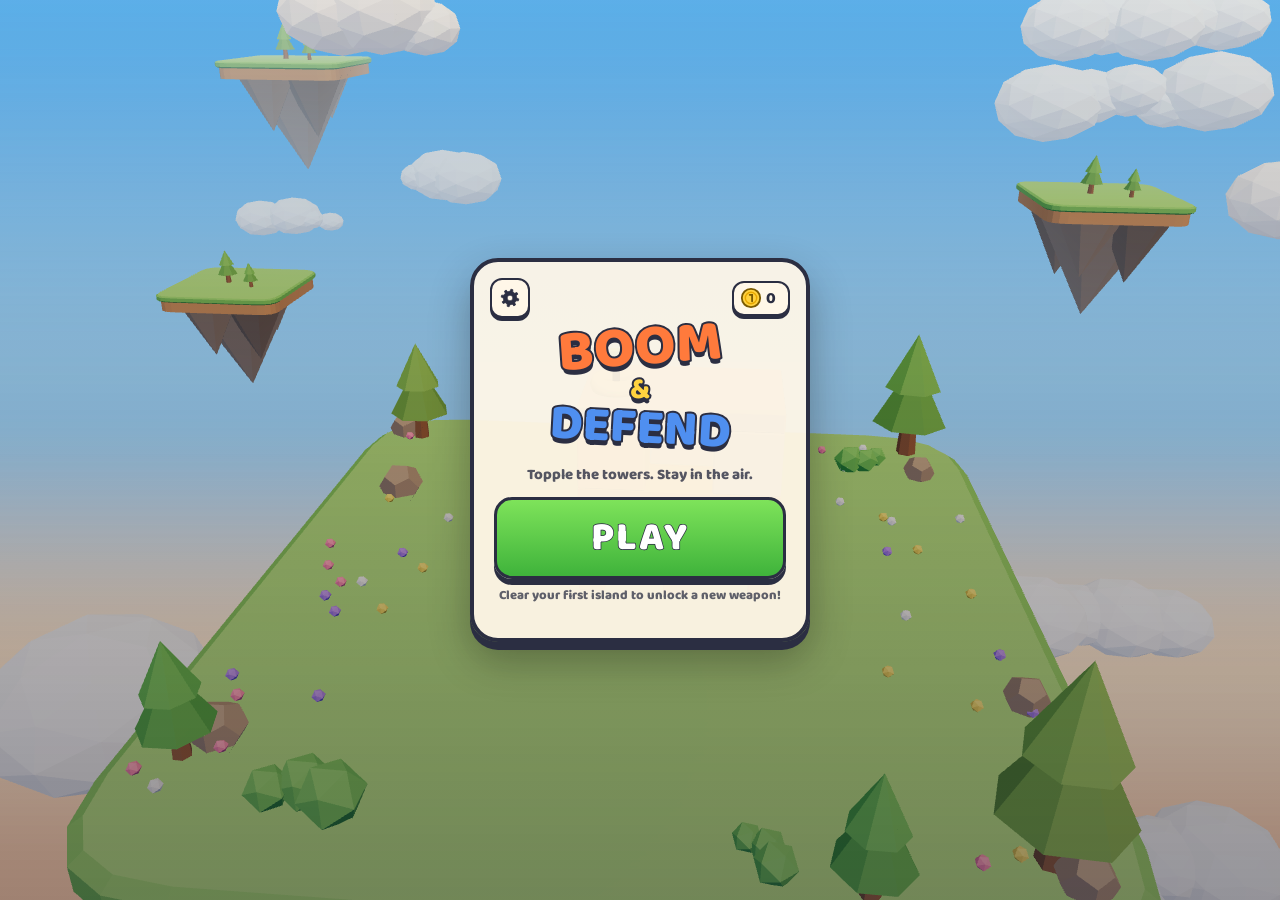
==== commit a7227914: "play/: 1.1.0 web build (10 languages, faster islands); privacy policy: challenge links and Game Cent" ====
--- a/play/index.html
+++ b/play/index.html
@@ -15,10 +15,10 @@
     <meta property="og:type" content="website">
     <meta name="twitter:card" content="summary_large_image">
     <link rel="icon" href="data:image/svg+xml,%3Csvg xmlns='http://www.w3.org/2000/svg' viewBox='0 0 64 64'%3E%3Ccircle cx='30' cy='36' r='22' fill='%232f3346'/%3E%3Cpath d='M44 18l8-8' stroke='%23ffd23f' stroke-width='6' stroke-linecap='round'/%3E%3C/svg%3E" />
-    <script type="module" crossorigin src="./assets/index-Ch4FLlbb.js"></script>
+    <script type="module" crossorigin src="./assets/index-Cimqs0Hg.js"></script>
     <link rel="modulepreload" crossorigin href="./assets/physics-BbGSuU-M.js">
-    <link rel="modulepreload" crossorigin href="./assets/three-CsBMkf_D.js">
-    <link rel="stylesheet" crossorigin href="./assets/index-BUsTCnN6.css">
+    <link rel="modulepreload" crossorigin href="./assets/three-DJqH2rhj.js">
+    <link rel="stylesheet" crossorigin href="./assets/index-BzUen_uD.css">
   </head>
   <body>
     <div id="app">
--- a/play/assets/index-BzUen_uD.css
+++ b/play/assets/index-BzUen_uD.css
@@ -0,0 +1 @@
+@font-face{font-family:"Baloo 2";font-style:normal;font-display:swap;font-weight:600;src:url(./baloo-2-latin-600-normal-tIfxVoAe.woff2) format("woff2"),url(./baloo-2-latin-600-normal-B4tNaogw.woff) format("woff")}@font-face{font-family:"Baloo 2";font-style:normal;font-display:swap;font-weight:800;src:url(./baloo-2-latin-800-normal-BbF3Etk1.woff2) format("woff2"),url(./baloo-2-latin-800-normal-B8BXfZF7.woff) format("woff")}@font-face{font-family:"Baloo 2";font-style:normal;font-display:swap;font-weight:600;src:url(./baloo-2-latin-ext-600-normal-DiVeaYrH.woff2) format("woff2"),url(./baloo-2-latin-ext-600-normal-CFaB2nBN.woff) format("woff")}@font-face{font-family:"Baloo 2";font-style:normal;font-display:swap;font-weight:800;src:url(./baloo-2-latin-ext-800-normal-C_Iwmf1s.woff2) format("woff2"),url(./baloo-2-latin-ext-800-normal-D-iCxxqE.woff) format("woff")}:root{--ink: #2b2e42;--cream: #fff7e8;--gold: #ffd23f;--red: #ef4b3f;--green: #7dff4a;--sky: #5fb6f2;--safe-top: env(safe-area-inset-top, 0px);--safe-bottom: env(safe-area-inset-bottom, 0px);font-family:"Baloo 2",Nunito,Trebuchet MS,Segoe UI,system-ui,-apple-system,Roboto,sans-serif}*{box-sizing:border-box;-webkit-tap-highlight-color:transparent;user-select:none;-webkit-user-select:none;-webkit-touch-callout:none}html,body{margin:0;height:100%;overflow:hidden;background:#5fb6f2;overscroll-behavior:none}#app{position:fixed;inset:0;overflow:hidden}#game{position:absolute;inset:0;width:100%;height:100%;display:block;touch-action:none}.hidden{display:none!important}#hud{position:absolute;top:0;left:0;right:0;padding:calc(var(--safe-top) + 10px) 12px 8px;display:flex;align-items:center;gap:8px;pointer-events:none;z-index:5}.hud-left,.hud-right{flex:1 1 0;display:flex;align-items:center;min-width:0}.hud-right{justify-content:flex-end;gap:8px}.hud-mid{flex:0 0 auto}.health{display:flex;align-items:center;gap:4px;width:100%;max-width:170px}.hud-icon{width:32px;height:26px;flex:0 0 auto;filter:drop-shadow(0 2px 0 rgba(0,0,0,.25))}.bar{position:relative;flex:1;height:18px;border-radius:10px;background:#2b2e428c;border:2.5px solid var(--ink);overflow:hidden;box-shadow:0 2px #0003}.bar-fill{position:absolute;inset:0;width:100%;background:linear-gradient(180deg,#8dff7a,#3cc13b);border-radius:7px;transition:width .25s ease,background .25s}.bar-fill.mid{background:linear-gradient(180deg,#ffe066,#f0a92a)}.bar-fill.low{background:linear-gradient(180deg,#ff8a7a,#e0362c)}#health-text{position:absolute;inset:0;display:grid;place-items:center;font-size:12px;font-weight:900;color:#fff;text-shadow:0 1px 0 var(--ink),0 -1px 0 var(--ink),1px 0 0 var(--ink),-1px 0 0 var(--ink)}.health.hit .bar{animation:shake .3s}.chip{background:var(--cream);color:var(--ink);border:2.5px solid var(--ink);border-radius:14px;padding:2px 10px;font-weight:900;font-size:13px;letter-spacing:.5px;box-shadow:0 3px 0 var(--ink);white-space:nowrap}.chip b{font-size:16px;color:var(--red)}.scores{text-align:right;line-height:1}.score{font-size:22px;font-weight:900;color:#fff;-webkit-text-stroke:1.5px var(--ink);paint-order:stroke fill;text-shadow:0 2px 0 var(--ink)}.score.bump{animation:bump .25s}.best{display:flex;align-items:center;justify-content:flex-end;gap:2px;font-size:12px;font-weight:800;color:var(--cream);text-shadow:0 1px 0 var(--ink),0 0 2px var(--ink)}.best svg{width:13px;height:13px}.icon-btn{pointer-events:auto;width:40px;height:40px;border-radius:12px;border:2.5px solid var(--ink);background:var(--cream);box-shadow:0 3px 0 var(--ink);display:grid;place-items:center;padding:0;cursor:pointer}.icon-btn svg{width:20px;height:20px;fill:var(--ink)}.icon-btn:active{transform:translateY(2px);box-shadow:0 1px 0 var(--ink)}#tray{position:absolute;left:50%;bottom:calc(var(--safe-bottom) + 14px);transform:translate(-50%);display:flex;align-items:flex-end;gap:16px;padding:10px 18px 12px;border-radius:26px;background:#fff7e8e0;border:3px solid var(--ink);box-shadow:0 5px 0 var(--ink),0 10px 24px #00000040;z-index:6;transition:transform .28s cubic-bezier(.5,0,.75,0),opacity .22s}#tray.away{transform:translate(-50%,calc(100% + 40px + var(--safe-bottom)));opacity:0;pointer-events:none}#tray.back{transition:transform .38s cubic-bezier(.2,1.4,.4,1),opacity .2s}.weapon{width:58px;height:58px;border-radius:50%;border:3px solid var(--ink);background:radial-gradient(circle at 35% 30%,#fff,#dfe9f5);box-shadow:0 4px 0 var(--ink);padding:7px;cursor:pointer;transition:transform .18s cubic-bezier(.2,1.5,.4,1),background .2s,box-shadow .2s;transform-origin:50% 100%}.weapon svg{width:100%;height:100%;display:block;pointer-events:none}.weapon.selected{transform:scale(1.32);background:radial-gradient(circle at 35% 30%,#fff8c8,var(--gold));box-shadow:0 4px 0 var(--ink),0 0 0 4px #ffd23f73}.weapon:active{filter:brightness(.92)}#banner{position:absolute;left:0;right:0;top:27%;text-align:center;pointer-events:none;z-index:4;opacity:0}#banner.show{animation:banner 1.5s ease forwards}.banner-title{font-size:42px;font-weight:900;color:#fff;letter-spacing:1px;-webkit-text-stroke:3px var(--ink);paint-order:stroke fill;text-shadow:0 4px 0 var(--ink)}.banner-sub{margin-top:4px;font-size:18px;font-weight:900;color:var(--gold);-webkit-text-stroke:2px var(--ink);paint-order:stroke fill}#fx-layer{position:absolute;inset:0;pointer-events:none;z-index:3;overflow:hidden}.pop{position:absolute;transform:translate(-50%,-50%);font-weight:900;font-size:18px;color:#fff;-webkit-text-stroke:2px var(--ink);paint-order:stroke fill;white-space:nowrap;animation:pop .95s ease-out forwards}.pop.big{font-size:24px;color:var(--gold)}.pop.chain{font-size:22px;color:#ff7ad1}.pop.bad{color:#ff6b5e}.pop.heal{color:var(--green)}.pop.ice{color:#8fe3ff}#vignette{position:absolute;inset:0;pointer-events:none;z-index:2;box-shadow:inset 0 0 90px 30px #ff281e8c;opacity:0;transition:opacity .4s}#vignette.on{opacity:1;transition:opacity .05s}.screen{position:absolute;inset:0;display:grid;place-items:center;padding:24px;z-index:10;background:radial-gradient(ellipse at center,#2b2e4240,#2b2e4299);animation:fade .25s ease}#screen-start{background:linear-gradient(180deg,#2b2e420d,#2b2e4273)}.panel{width:min(340px,100%);background:var(--cream);border:4px solid var(--ink);border-radius:28px;box-shadow:0 8px 0 var(--ink),0 18px 40px #0000004d;padding:22px 20px 20px;text-align:center;color:var(--ink);animation:popin .35s cubic-bezier(.2,1.5,.4,1)}.title-panel.booting{visibility:hidden}.title-panel{background:#fff7e8f0}.logo{margin:0;line-height:.9;font-weight:900;display:flex;flex-direction:column;align-items:center}.logo span{-webkit-text-stroke:4px var(--ink);paint-order:stroke fill;text-shadow:0 5px 0 var(--ink)}.logo .l1{font-size:58px;color:#ff7a3c;transform:rotate(-4deg)}.logo .amp{font-size:30px;color:var(--gold);margin:2px 0}.logo .l2{font-size:50px;color:#4f8ff0;transform:rotate(3deg)}.tagline{margin:12px 0 10px;font-weight:800;font-size:15px;opacity:.8}.howto{list-style:none;padding:0;margin:0 0 16px;font-weight:700;font-size:14px;text-align:left;display:inline-block}.howto li{margin:4px 0;display:flex;align-items:center;gap:8px}.howto .dot{width:26px;text-align:center}h2{margin:0 0 16px;font-size:34px;font-weight:900;color:#fff;-webkit-text-stroke:3px var(--ink);paint-order:stroke fill;text-shadow:0 4px 0 var(--ink)}.over-title{color:#ff6b5e}.over-title.won{color:var(--gold)}.chip small{font-size:11px;color:var(--ink);opacity:.6}.big-btn,.mid-btn{display:block;width:100%;border:3px solid var(--ink);border-radius:18px;font-family:inherit;font-weight:900;cursor:pointer;color:#fff;-webkit-text-stroke:1.5px var(--ink);paint-order:stroke fill}.big-btn{font-size:28px;padding:12px;background:linear-gradient(180deg,#7ee35a,#3fb33b);box-shadow:0 6px 0 var(--ink);letter-spacing:2px}.big-btn:active,.mid-btn:active{transform:translateY(4px);box-shadow:0 2px 0 var(--ink)}.mid-btn{margin-top:12px;font-size:18px;padding:9px;background:linear-gradient(180deg,#ffb35c,#f0812a);box-shadow:0 5px 0 var(--ink)}.mid-btn .btn-ico{width:18px;height:18px;vertical-align:-3px;margin-right:4px}.mid-btn[disabled]{opacity:.7}#run-choice{position:fixed;inset:0;z-index:44;display:grid;place-items:center;padding:16px;background:#1416248c;animation:fade .2s ease}.rc-panel{position:relative}.rc-close{position:absolute;top:10px;right:10px}.rc-title{margin:2px 0 14px;font-size:26px;font-weight:900}.rc-continue{font-size:19px;letter-spacing:.5px}.rc-continue[disabled]{background:linear-gradient(180deg,#c9c5bd,#a8a49c);box-shadow:0 4px 0 var(--ink);opacity:.75;cursor:default;transform:none}.rc-price{display:inline-flex;align-items:center;gap:3px;margin-left:8px}.rc-price .coin-ico{width:20px;height:20px}.rc-text{margin:0 4px 16px;font-size:16px;font-weight:700;line-height:1.35}.rc-yes{font-size:22px}.rc-note{margin:8px 4px 4px;font-size:13px;font-weight:700;opacity:.75}.mid-btn.ghost{background:linear-gradient(180deg,#a9c8f5,#6f9be0)}.best-line{margin-top:14px;font-weight:800;font-size:15px}.over-stats{display:flex;justify-content:space-around;margin-bottom:14px}.over-stats div{display:flex;flex-direction:column;font-weight:800;font-size:12px;opacity:.9}.over-stats b{font-size:26px;font-weight:900}.new-best{font-weight:900;font-size:20px;color:var(--gold);-webkit-text-stroke:2px var(--ink);paint-order:stroke fill;margin-bottom:14px;animation:pulse .8s ease-in-out infinite alternate}@keyframes pop{0%{opacity:0;transform:translate(-50%,-30%) scale(.5)}15%{opacity:1;transform:translate(-50%,-60%) scale(1.15)}to{opacity:0;transform:translate(-50%,-190%) scale(1)}}@keyframes banner{0%{opacity:0;transform:scale(.6)}12%{opacity:1;transform:scale(1.08)}20%{transform:scale(1)}80%{opacity:1}to{opacity:0;transform:translateY(-20px)}}@keyframes popin{0%{transform:scale(.7);opacity:0}to{transform:scale(1);opacity:1}}@keyframes fade{0%{opacity:0}}@keyframes bump{50%{transform:scale(1.18)}}@keyframes shake{25%{transform:translate(-4px)}75%{transform:translate(4px)}}@keyframes pulse{to{transform:scale(1.1)}}.weapon.fresh{animation:slot-in .45s cubic-bezier(.2,1.6,.4,1)}.weapon.fresh.selected{animation:slot-in-sel .45s cubic-bezier(.2,1.6,.4,1)}@keyframes slot-in{0%{transform:scale(.2) rotate(-90deg)}to{transform:scale(1) rotate(0)}}@keyframes slot-in-sel{0%{transform:scale(.2) rotate(-90deg)}to{transform:scale(1.32) rotate(0)}}#hint{position:absolute;z-index:7;pointer-events:none;width:0;height:0}.hint-hand{position:absolute;left:-8px;top:-4px;width:46px;height:46px;filter:drop-shadow(0 3px 0 rgba(43,46,66,.6))}.hint-hand svg{width:100%;height:100%}.hint-text{position:absolute;left:50%;top:54px;transform:translate(-50%);white-space:nowrap;background:var(--cream);color:var(--ink);border:3px solid var(--ink);border-radius:14px;padding:6px 12px;font-weight:900;font-size:15px;box-shadow:0 4px 0 var(--ink);animation:popin .3s cubic-bezier(.2,1.5,.4,1)}#hint.hint-point .hint-text{top:-64px}#hint.hint-point .hint-hand{top:-50px;transform:rotate(180deg);animation:hint-bob .8s ease-in-out infinite alternate}#hint.hint-tap .hint-hand{animation:hint-tap 1.1s ease-in-out infinite}#hint.hint-drag .hint-hand{animation:hint-drag 1.8s ease-in-out infinite}@keyframes hint-tap{0%,to{transform:translate(10px,14px) scale(1)}45%{transform:translate(0) scale(.88)}}@keyframes hint-drag{0%{transform:translate(0) scale(.9);opacity:0}15%{opacity:1}70%{transform:translate(46px,-36px) scale(.9);opacity:1}to{transform:translate(46px,-36px) scale(1);opacity:0}}@keyframes hint-bob{to{transform:rotate(180deg) translateY(-10px)}}#warn-layer{position:absolute;inset:0;pointer-events:none;z-index:3;overflow:hidden}.warn{position:absolute;left:0;top:0;width:0;height:0;will-change:transform}.warn-ring{position:absolute;left:-22px;top:-22px;width:44px;height:44px;border-radius:50%;border:3px solid #ff3b2f;box-shadow:0 0 10px #ff3b2fb3,inset 0 0 8px #ff3b2f80;animation:warn-pulse .35s ease-in-out infinite alternate}.warn-ring:after{content:"!";position:absolute;inset:0;display:grid;place-items:center;color:#fff;font-weight:900;font-size:20px;-webkit-text-stroke:2px #7a1f2c;paint-order:stroke fill}.warn.heavy .warn-ring{border-color:#ffb020;box-shadow:0 0 14px #ffb020cc;width:56px;height:56px;left:-28px;top:-28px}.warn-arrow{display:none;position:absolute;left:12px;top:-10px;width:0;height:0;border-top:10px solid transparent;border-bottom:10px solid transparent;border-left:16px solid #ff3b2f;transform-origin:-12px 10px}.warn.edge .warn-arrow{display:block}.warn.edge .warn-ring{width:34px;height:34px;left:-17px;top:-17px}.crack{position:absolute;width:220px;height:220px;margin:-110px 0 0 -110px;transform:rotate(var(--rot));filter:drop-shadow(0 0 2px rgba(0,0,0,.5));animation:crack-fade 1.6s ease-out forwards}.crack svg{width:100%;height:100%}#app.low-hull #vignette{opacity:1;animation:low-hull .9s ease-in-out infinite alternate}@keyframes warn-pulse{to{opacity:.55}}@keyframes spin{to{rotate:360deg}}@keyframes crack-fade{0%{opacity:0;scale:.6}8%{opacity:1;scale:1}70%{opacity:.9}to{opacity:0}}@keyframes low-hull{0%{opacity:.25}to{opacity:.6}}.weapon.super{background:radial-gradient(circle at 35% 30%,#fff6c8,#ffb020);box-shadow:0 4px 0 var(--ink),0 0 0 3px #ffd23f,0 0 18px 6px #ffbe28bf;animation:super-glow .9s ease-in-out infinite alternate}.weapon.super.selected{transform:scale(1.32)}@keyframes super-glow{0%{box-shadow:0 4px 0 var(--ink),0 0 0 3px #ffd23f,0 0 10px 3px #ffbe288c}to{box-shadow:0 4px 0 var(--ink),0 0 0 3px #fff2a8,0 0 22px 9px #ffd23fe6}}#white-flash{position:absolute;inset:0;background:#fffdf2;opacity:0;pointer-events:none;z-index:8}#white-flash.on{animation:white-flash 1.1s ease-out forwards}@keyframes white-flash{0%{opacity:0}6%{opacity:.95}to{opacity:0}}.warn.beam .warn-ring{border-color:#ff3ad8;box-shadow:0 0 14px #ff3ad8d9,inset 0 0 8px #ff3ad880}.warn.beam .warn-arrow{border-left-color:#ff3ad8}#app:after{content:"";position:absolute;inset:0;pointer-events:none;z-index:2;box-shadow:inset 0 0 80px 26px #ff3ad88c;opacity:0;transition:opacity .2s}#app.beamed:after{animation:beamed .18s ease-in-out infinite alternate}@keyframes beamed{0%{opacity:.55}to{opacity:1}}.run-stars{display:flex;justify-content:center;gap:6px;margin:-6px 0 6px;font-size:46px;line-height:1}.run-stars span{color:#d9d2c4;-webkit-text-stroke:2.5px var(--ink);paint-order:stroke fill}.run-stars span.on{color:var(--gold);animation:star-pop .45s cubic-bezier(.2,1.8,.4,1) both}.run-stars span:nth-child(2){font-size:58px;transform:translateY(-6px)}.star-list{list-style:none;padding:0;margin:0 0 12px;font-weight:800;font-size:13px;text-align:left;display:inline-block;opacity:.55}.star-list li.ok{opacity:1}.star-list li{margin:2px 0}.star-list b{color:var(--gold);-webkit-text-stroke:1px var(--ink);margin-right:6px}.best-run{margin-top:4px;font-weight:800;font-size:13px;opacity:.85}.mini-stars{color:var(--gold);-webkit-text-stroke:1px var(--ink);letter-spacing:1px}.mini-stars i{font-style:normal;color:#d9d2c4}@keyframes star-pop{0%{transform:scale(0) rotate(-40deg)}to{transform:scale(1) rotate(0)}}.run-stars span:nth-child(2).on{animation-name:star-pop-mid}@keyframes star-pop-mid{0%{transform:translateY(-6px) scale(0) rotate(-40deg)}to{transform:translateY(-6px) scale(1) rotate(0)}}.hp-bar{position:absolute;left:0;top:0;width:44px;height:8px;border-radius:5px;background:#2b2e42bf;border:2px solid var(--ink);overflow:hidden;will-change:transform}.hp-bar i{display:block;height:100%;background:linear-gradient(180deg,#ff8a7a,#e0362c);transition:width .15s ease-out}.hp-bar[data-kind=core] i{background:linear-gradient(180deg,#ffb0e0,#ff4fa3)}.hp-bar[data-kind=pylon] i{background:linear-gradient(180deg,#c8fbff,#22d8ff)}.hp-bar.shielded{border-color:#22d8ff;box-shadow:0 0 8px #22d8ffcc}.title-panel .big-btn+.sub-line{margin-bottom:12px}.sub-line{margin-top:6px;font-weight:800;font-size:13px;opacity:.75}.big-btn.run-btn{background:linear-gradient(180deg,#7cc4ff,#3d86e6)}#btn-continue{margin-top:10px;font-size:16px}.mini-star,.gold-star{color:var(--gold);-webkit-text-stroke:1px #7a5a00;paint-order:stroke fill}.gold-star{margin-left:4px;font-size:1.25em;line-height:1;filter:drop-shadow(0 0 4px rgba(255,210,63,.9));animation:gold-glint 2.4s ease-in-out infinite}.best .gold-star{font-size:14px;margin-left:2px}@keyframes gold-glint{0%,to{filter:drop-shadow(0 0 2px rgba(255,210,63,.6))}50%{filter:drop-shadow(0 0 7px rgba(255,230,120,1))}}#hud.campaign .best{display:none}#island-pre{color:var(--ink);opacity:.65}.gold-big{font-size:92px;line-height:1;margin:-8px 0 6px;color:var(--gold);-webkit-text-stroke:3px #7a5a00;paint-order:stroke fill;filter:drop-shadow(0 0 16px rgba(255,220,90,.95));animation:star-pop .6s cubic-bezier(.2,1.8,.4,1) .3s both,gold-glint 2.4s ease-in-out 1s infinite}.over-btns .big-btn{margin-top:2px}.rewards{display:flex;flex-direction:column;gap:8px;margin:0 0 12px}.rewards:empty{display:none}.reward{display:flex;align-items:center;gap:10px;text-align:left;background:linear-gradient(180deg,#fff3c4,#ffe08a);border:3px solid var(--ink);border-radius:16px;padding:6px 10px 6px 6px;box-shadow:0 4px 0 var(--ink);animation:reward-in .45s cubic-bezier(.2,1.6,.4,1) both}.reward b{display:block;font-size:14px;font-weight:900}.reward span{display:block;font-size:12px;font-weight:700;opacity:.8}.reward-icon{flex:none;width:46px;height:46px;border-radius:12px;background:var(--cream);border:2.5px solid var(--ink);display:grid;place-items:center}.reward-icon svg{width:36px;height:36px}@keyframes reward-in{0%{opacity:0;transform:scale(.6) rotate(-3deg)}to{opacity:1;transform:none}}#screen-campaign{place-items:stretch;padding:calc(var(--safe-top) + 12px) 12px calc(var(--safe-bottom) + 12px);background:linear-gradient(180deg,#2b2e4259,#2b2e42a6)}.camp{width:min(440px,100%);margin:0 auto;height:100%;display:flex;flex-direction:column;min-height:0;color:var(--ink)}.camp-head{display:flex;align-items:center;gap:10px;margin-bottom:10px}.camp-head .icon-btn{color:var(--ink)}.camp-head h3{flex:1;margin:0;font-size:28px;font-weight:900;color:#fff;-webkit-text-stroke:2.5px var(--ink);paint-order:stroke fill;text-shadow:0 3px 0 var(--ink)}.camp-stars{background:var(--cream);border:2.5px solid var(--ink);border-radius:14px;padding:3px 10px;font-weight:900;font-size:16px;box-shadow:0 3px 0 var(--ink)}.camp-stars span{color:var(--gold);-webkit-text-stroke:1px #7a5a00}.camp-stars small{opacity:.55;font-size:12px}.arsenal{display:grid;grid-template-columns:repeat(7,minmax(0,1fr));flex-shrink:0;gap:5px;background:var(--cream);border:3px solid var(--ink);border-radius:18px 18px 6px 6px;padding:8px;box-shadow:0 4px 0 var(--ink)}.arm{position:relative;min-width:0;aspect-ratio:1;border:2.5px solid var(--ink);border-radius:12px;background:#fff;padding:3px;cursor:pointer}.arm svg{width:100%;height:100%;display:block}.arm.super{background:linear-gradient(180deg,#fff6c8,#ffd96a)}.arm.picked{outline:3px solid #4f8ff0;outline-offset:1px}.arm.locked>svg{filter:grayscale(1) brightness(.35) opacity(.45)}.arm .lock{position:absolute;right:-5px;bottom:-5px;width:16px;height:16px;border-radius:50%;background:var(--cream);border:2px solid var(--ink);display:grid;place-items:center}.arm .lock svg{width:10px;height:10px}.arsenal-info{flex-shrink:0;min-height:36px;margin:8px 2px 10px;padding:6px 10px;background:#fff7e8eb;border:2.5px solid var(--ink);border-radius:6px 6px 14px 14px;font-weight:700;font-size:13px;line-height:1.25}.arsenal-info .muted{opacity:.65}.chapters{flex:1;min-height:0;overflow-y:auto;-webkit-overflow-scrolling:touch;touch-action:pan-y;overscroll-behavior:contain;display:flex;flex-direction:column;gap:12px;padding:2px 2px 10px}.chapter{position:relative;flex:none;border:3px solid var(--ink);border-radius:20px;padding:10px 10px 12px;background:linear-gradient(180deg,var(--s1) 0%,var(--s2) 62%,var(--g) 62%,var(--g) 100%);box-shadow:0 5px 0 var(--ink);overflow:hidden}.ch-title{display:flex;align-items:center;gap:8px;font-weight:900;font-size:17px;color:#fff;-webkit-text-stroke:2px var(--ink);paint-order:stroke fill;text-shadow:0 2px 0 var(--ink);margin-bottom:8px}.ch-num{display:grid;place-items:center;width:24px;height:24px;border-radius:50%;background:var(--cream);color:var(--ink);-webkit-text-stroke:0;text-shadow:none;border:2px solid var(--ink);font-size:14px}.ch-levels{display:grid;grid-template-columns:repeat(4,1fr);gap:8px}.lvl{position:relative;border:3px solid var(--ink);border-radius:14px;background:var(--cream);box-shadow:0 4px 0 var(--ink);padding:6px 2px 4px;font-family:inherit;color:var(--ink);cursor:pointer}.lvl:active{transform:translateY(3px);box-shadow:0 1px 0 var(--ink)}.lvl b{display:block;font-size:22px;font-weight:900;line-height:1.1}.lvl.fortress{background:linear-gradient(180deg,#ffe3c2,#f6c08a)}.lvl.next{animation:lvl-next 1.1s ease-in-out infinite alternate}@keyframes lvl-next{0%{box-shadow:0 4px 0 var(--ink),0 0 #ffd23fe6}to{box-shadow:0 4px 0 var(--ink),0 0 0 5px #ffd23fe6}}.lvl.locked{opacity:.55;cursor:default;filter:grayscale(.7)}.lvl-stars{display:flex;justify-content:center;gap:1px;font-size:13px;line-height:1}.lvl-stars i{font-style:normal;color:#d4ccbd;-webkit-text-stroke:1px var(--ink);paint-order:stroke fill}.lvl-stars i.on{color:var(--gold)}.lvl-reward{position:absolute;top:-8px;right:-8px;width:26px;height:26px;border-radius:50%;background:#fff;border:2px solid var(--ink);padding:2px}.lvl-reward svg{width:100%;height:100%;display:block}.ch-lock{position:absolute;inset:0;display:flex;align-items:center;justify-content:center;gap:6px;background:#2b2e428c;color:#fff;font-weight:900;font-size:15px;text-shadow:0 1px 2px var(--ink)}.ch-lock svg{width:22px;height:22px}.ch-lock svg rect,.ch-lock svg path{fill:#fff;stroke:#fff}.ch-lock svg path{fill:none}.over-stats{gap:6px}.over-stats div{flex:1 1 0;min-width:0}.over-stats b{font-size:clamp(16px,5.6vw,24px);white-space:nowrap}.star-list li:not(.ok) b{color:#d4ccbd}.warn-ring{border:2.5px solid rgba(255,122,74,.95);box-shadow:0 0 8px #ff7a4a80;animation:warn-pulse .7s ease-in-out infinite alternate}.warn-ring:after{content:none}.warn.heavy .warn-ring{border-color:#ffb020f2;box-shadow:0 0 8px #ffb02080}.warn-arrow{border-left-color:#ff7a4af2}.crack{width:140px;height:140px;margin:-70px 0 0 -70px;animation-duration:1.05s}#app.low-hull #vignette{animation:low-hull 1.8s ease-in-out infinite alternate}@keyframes low-hull{0%{opacity:.12}to{opacity:.38}}#tray{bottom:calc(var(--safe-bottom) + 34px);gap:8px;padding:8px 14px;border-radius:30px;touch-action:none}.weapon{position:relative;width:76px;height:76px;border:none;border-radius:22px;background:none;box-shadow:none;padding:5px;touch-action:none}.weapon+.weapon:after,.weapon-unused-divider{content:"";position:absolute;left:-5px;top:18%;bottom:18%;width:2px;border-radius:2px;background:#2b2e421f}.weapon svg{filter:drop-shadow(0 3px 0 rgba(43,46,66,.28))}.weapon.armed{transform:translateY(-18px) scale(1.16)}.weapon.armed:before{content:"";position:absolute;left:14%;right:14%;bottom:-14px;height:12px;border-radius:50%;background:radial-gradient(closest-side,#ffbe28e6,#ffbe2800)}.weapon.armed svg{animation:armed-bob .9s ease-in-out infinite alternate}@keyframes armed-bob{to{transform:translateY(-3px) rotate(-4deg)}}.weapon.lifted{opacity:.3;transform:scale(.9)}.weapon.super,.weapon.super.armed{background:none;box-shadow:none;animation:none}.weapon.super svg{filter:drop-shadow(0 0 6px rgba(255,200,40,.95)) drop-shadow(0 3px 0 rgba(43,46,66,.28));animation:super-icon .9s ease-in-out infinite alternate}@keyframes super-icon{to{filter:drop-shadow(0 0 12px rgba(255,220,90,1)) drop-shadow(0 3px 0 rgba(43,46,66,.28))}}.weapon.fresh,.weapon.fresh.armed{animation:slot-in .45s cubic-bezier(.2,1.6,.4,1)}#tray.nudge{animation:tray-nudge .45s ease}@keyframes tray-nudge{0%,to{transform:translate(-50%)}20%{transform:translate(calc(-50% - 9px)) translateY(-6px)}45%{transform:translate(calc(-50% + 8px)) translateY(-6px)}70%{transform:translate(calc(-50% - 4px))}}#drag-ghost{position:absolute;left:0;top:0;width:0;height:0;z-index:8;pointer-events:none;will-change:transform}#drag-ghost svg{position:absolute;width:84px;height:84px;left:-42px;top:-70px;filter:drop-shadow(0 6px 4px rgba(0,0,0,.35));transition:width .15s,height .15s,left .15s,top .15s,opacity .15s}#drag-ghost.aiming svg{width:40px;height:40px;left:14px;top:-6px;opacity:.9}#hint.hint-lift .hint-text{top:-72px}#hint.hint-lift .hint-hand{top:-10px;animation:hint-lift 1.6s ease-in-out infinite}@keyframes hint-lift{0%{transform:translate(0) scale(.9);opacity:0}15%{opacity:1}75%{transform:translateY(-150px) scale(.9);opacity:1}to{transform:translateY(-150px) scale(1);opacity:0}}.coin-ico{width:18px;height:18px;flex:none;vertical-align:-3px}.coin-chip{display:inline-flex;align-items:center;gap:4px;margin-top:4px;padding:1px 9px 1px 4px;border-radius:12px;background:#2b2e428c;color:#fff;font-weight:900;font-size:13px}.coin-chip.big{margin:0;padding:3px 12px 3px 6px;font-size:16px;background:var(--cream);color:var(--ink);border:2.5px solid var(--ink);box-shadow:0 3px 0 var(--ink)}.coin-chip.big .coin-ico{width:22px;height:22px}.coin-chip.bump{animation:bump .25s}.hud-mid{display:flex;flex-direction:column;align-items:center}#coin-fly{position:absolute;inset:0;pointer-events:none;z-index:9}.fly-coin{position:absolute;left:0;top:0;width:22px;height:22px;margin:-11px 0 0 -11px;animation:fly-coin .85s cubic-bezier(.45,0,.6,1) both}.fly-coin svg{width:100%;height:100%;filter:drop-shadow(0 2px 0 rgba(0,0,0,.3))}@keyframes fly-coin{0%{transform:translate(var(--sx),var(--sy)) scale(.3);opacity:0}15%{opacity:1}35%{transform:translate(var(--mx),var(--my)) scale(1.25)}to{transform:translate(var(--tx),var(--ty)) scale(.8);opacity:1}}.pop.coin{color:var(--gold)}.panel-top{display:flex;justify-content:space-between;align-items:center;margin:-6px -4px 4px}.menu-row{display:grid;grid-template-columns:repeat(4,minmax(0,1fr));gap:7px;margin-top:12px}.tile-btn{position:relative;display:flex;flex-direction:column;align-items:center;gap:2px;padding:8px 2px 6px;border:3px solid var(--ink);border-radius:16px;background:linear-gradient(180deg,#fff,#ece4d4);box-shadow:0 4px 0 var(--ink);font-family:inherit;font-weight:900;font-size:12px;color:var(--ink);cursor:pointer}.tile-btn:active{transform:translateY(3px);box-shadow:0 1px 0 var(--ink)}.tile-ico{font-size:22px;line-height:1}.tile-badge{position:absolute;top:-8px;right:-6px;width:22px;height:22px;border-radius:50%;background:#3fb33b;color:#fff;border:2px solid var(--ink);font-style:normal;font-size:12px;display:grid;place-items:center}.toggle-row{display:grid;grid-template-columns:1fr 1fr;gap:8px}.toggle-row .mid-btn{font-size:14px}#screen-arsenal,#screen-trophies{place-items:stretch;padding:calc(var(--safe-top) + 12px) 12px calc(var(--safe-bottom) + 12px);background:linear-gradient(180deg,#2b2e4259,#2b2e42a6)}.shop-grid{display:grid;grid-template-columns:repeat(3,1fr);gap:8px;overflow-y:auto;touch-action:pan-y;padding:2px;min-height:0;flex:1;align-content:start}.shop-card{position:relative;display:flex;flex-direction:column;align-items:center;gap:2px;padding:8px 4px 6px;border:3px solid var(--ink);border-radius:16px;background:var(--cream);box-shadow:0 4px 0 var(--ink);font-family:inherit;color:var(--ink);cursor:pointer}.shop-card.super{background:linear-gradient(180deg,#fff6c8,#ffe08a)}.shop-card.picked{outline:3px solid #4f8ff0;outline-offset:1px}.shop-card b{font-size:12px;font-weight:900;line-height:1.1}.shop-card em{font-style:normal;font-weight:900;font-size:12px;display:inline-flex;align-items:center;gap:2px}.shop-card em.owned{color:#2f9a2c}.shop-card em.lock svg{width:14px;height:14px}.shop-card.locked .shop-ico svg{filter:grayscale(.85) opacity(.55)}.shop-ico svg{width:52px;height:52px;display:block}.new-badge{position:absolute;top:-8px;right:-6px;padding:1px 6px;border-radius:8px;background:var(--red);color:#fff;border:2px solid var(--ink);font-style:normal;font-weight:900;font-size:10px}.shop-detail{margin-top:10px;background:var(--cream);border:3px solid var(--ink);border-radius:18px;box-shadow:0 5px 0 var(--ink);padding:10px 12px 12px;color:var(--ink)}.shop-detail-head{display:flex;align-items:center;gap:10px;margin-bottom:8px;text-align:left}.shop-detail-head b{display:block;font-size:18px;font-weight:900}.shop-detail-head span{font-weight:700;font-size:13px;opacity:.8}.buy-btn{display:flex;align-items:center;justify-content:center;gap:6px;font-size:24px}.buy-btn .coin-ico{width:26px;height:26px}.buy-btn:disabled{filter:grayscale(.8);opacity:.6}.shop-note{margin-top:6px;text-align:center;font-weight:800;font-size:14px;opacity:.8}.shop-note.owned{color:#2f9a2c;opacity:1}.trophy-list{flex:1;min-height:0;overflow-y:auto;touch-action:pan-y;display:flex;flex-direction:column;gap:8px;padding:2px 2px 10px}.trophy{display:flex;align-items:center;gap:10px;padding:8px 10px;border:3px solid var(--ink);border-radius:16px;background:#fff7e8cc;color:var(--ink);box-shadow:0 4px 0 var(--ink);opacity:.75}.trophy.done{background:linear-gradient(180deg,#fff3c4,#ffe08a);opacity:1}.trophy-ico{font-size:24px}.trophy div{flex:1;text-align:left}.trophy b{display:block;font-weight:900;font-size:15px}.trophy div span{font-weight:700;font-size:12px;opacity:.8}.trophy em{font-style:normal;font-weight:900;font-size:13px;display:inline-flex;align-items:center;gap:3px}#toast{position:absolute;left:50%;top:calc(var(--safe-top) + 74px);z-index:12;display:flex;align-items:center;gap:8px;padding:6px 14px 6px 8px;border-radius:16px;background:linear-gradient(180deg,#fff3c4,#ffd96a);border:3px solid var(--ink);box-shadow:0 4px 0 var(--ink);color:var(--ink);pointer-events:none;transform:translate(-50%)}#toast.show{animation:toast-in 3s ease both}#toast b{display:block;font-weight:900;font-size:15px}#toast div span{font-weight:700;font-size:12px}.toast-ico{font-size:24px}@keyframes toast-in{0%{opacity:0;transform:translate(-50%,-30px)}10%,85%{opacity:1;transform:translate(-50%)}to{opacity:0;transform:translate(-50%,-20px)}}#milestone{position:absolute;left:50%;top:40%;z-index:7;width:min(300px,86vw);padding:10px 12px;border-radius:20px;background:#fff7e8f0;border:3px solid var(--ink);box-shadow:0 5px 0 var(--ink);color:var(--ink);text-align:center;pointer-events:none;transform:translate(-50%)}#milestone.show{animation:toast-in 3.6s ease both}.ms-title{display:block;font-size:20px;font-weight:900;color:var(--gold);-webkit-text-stroke:1.5px var(--ink);paint-order:stroke fill}.ms-stats{display:flex;justify-content:space-around;margin:4px 0}.ms-stats div{display:flex;flex-direction:column;font-weight:800;font-size:11px}.ms-stats b{font-size:18px;font-weight:900}.ms-sub{font-weight:800;font-size:13px}.weapon.new:after{content:"NEW";position:absolute;inset:-6px -4px auto auto;width:auto;padding:1px 5px;border-radius:8px;background:var(--red);color:#fff;border:2px solid var(--ink);font-weight:900;font-size:10px;line-height:1.2}#tray{bottom:calc(var(--safe-bottom) + 64px);gap:6px;padding:6px 12px;border-radius:32px}.weapon{width:92px;height:92px;padding:7px}.weapon svg{filter:drop-shadow(0 4px 0 rgba(43,46,66,.25));transition:filter .15s}.weapon.armed{transform:translateY(-20px) scale(1.12)}.weapon.armed svg{filter:drop-shadow(2.5px 0 0 #fff) drop-shadow(-2.5px 0 0 #fff) drop-shadow(0 2.5px 0 #fff) drop-shadow(0 -2.5px 0 #fff) drop-shadow(0 5px 0 rgba(43,46,66,.45))}.weapon.super svg{filter:drop-shadow(0 0 7px rgba(255,200,40,.95)) drop-shadow(0 4px 0 rgba(43,46,66,.25))}.weapon.super.armed svg{filter:drop-shadow(2.5px 0 0 #ffd23f) drop-shadow(-2.5px 0 0 #ffd23f) drop-shadow(0 2.5px 0 #ffd23f) drop-shadow(0 -2.5px 0 #ffd23f) drop-shadow(0 0 10px rgba(255,210,63,.9))}@media(max-width:360px){.weapon{width:82px;height:82px}}.weapon.super.armed svg{animation:armed-bob .9s ease-in-out infinite alternate}.weapon+.weapon:after{content:none}.tray-sep{align-self:center;width:2px;height:46%;border-radius:2px;background:#2b2e4224;flex:none}#tray[data-count="4"] .weapon{width:78px;height:78px}#tray[data-count="5"] .weapon{width:64px;height:64px;padding:5px}#tray[data-count="6"] .weapon{width:54px;height:54px;padding:4px}#tray[data-count="5"],#tray[data-count="6"]{gap:3px;padding:6px 8px}@media(max-width:360px){#tray[data-count="4"] .weapon{width:68px;height:68px}#tray[data-count="5"] .weapon{width:56px;height:56px}#tray[data-count="6"] .weapon{width:47px;height:47px}}#tray .weapon{width:min(92px,calc((100vw - 64px) / 3));height:min(92px,calc((100vw - 64px) / 3))}#tray[data-count="4"] .weapon{width:min(78px,calc((100vw - 70px)/4));height:min(78px,calc((100vw - 70px)/4))}#tray[data-count="5"] .weapon{width:min(64px,calc((100vw - 72px)/5));height:min(64px,calc((100vw - 72px)/5))}#tray[data-count="6"] .weapon{width:min(56px,calc((100vw - 76px) / 6));height:min(56px,calc((100vw - 76px) / 6))}.tray-sep{width:2.5px;background:#2b2e4233}.tray-sep{height:44px;margin-bottom:22px}#tray[data-count="5"] .tray-sep,#tray[data-count="6"] .tray-sep{height:30px;margin-bottom:14px}#tray{background:#fff7e8f7}#tray.has-armed .weapon:not(.armed){opacity:.45}#tray .weapon{transition:transform .18s cubic-bezier(.2,1.5,.4,1),opacity .15s}.title-panel .first-only{display:none}.title-panel.first-run .first-only{display:block}.title-panel.first-run .full-only{display:none!important}.play-first{font-size:40px;padding:16px;animation:play-pulse 1.1s ease-in-out infinite alternate}@keyframes play-pulse{to{transform:scale(1.04)}}.link-btn{display:block;margin:2px auto 0;border:none;background:none;font-family:inherit;font-weight:800;font-size:13px;color:#3d86e6;text-decoration:underline;cursor:pointer;padding:6px}.tower-bar{position:relative;margin-top:5px;width:150px;height:20px;border-radius:10px;border:2.5px solid var(--ink);background:#2b2e428c;overflow:hidden;box-shadow:0 2px 0 var(--ink)}.tower-fill{position:absolute;inset:0 auto 0 0;width:0;background:linear-gradient(180deg,#ffb35c,#f0812a);transition:width .25s ease-out}.tower-label,.tower-bar b{position:absolute;top:50%;transform:translateY(-50%);font-weight:900;font-size:11px;color:#fff;-webkit-text-stroke:2px var(--ink);paint-order:stroke fill;letter-spacing:.5px}.tower-label{left:8px}.tower-bar b{right:8px;font-size:12px}.tower-bar.bump{animation:bump .25s}#guide{position:fixed;inset:0;z-index:40;touch-action:none}#guide.in .guide-bubble{animation:guide-pop .35s cubic-bezier(.2,1.4,.4,1)}#guide.waiting .guide-hole,#guide.waiting .guide-hand,#guide.waiting .guide-bubble{opacity:0}.guide-hole{position:fixed;border-radius:22px;box-shadow:0 0 0 200vmax #1416249e;outline:4px solid #ffd23f;outline-offset:2px;transition:left .25s ease,top .25s ease,width .25s ease,height .25s ease,opacity .2s;pointer-events:none;animation:guide-ring 1.2s ease-in-out infinite}.guide-hand{position:fixed;width:54px;height:54px;pointer-events:none;filter:drop-shadow(0 4px 0 rgba(0,0,0,.25));animation:guide-tap 1.1s ease-in-out infinite;transition:opacity .2s}.guide-hand svg{width:100%;height:100%}.guide-bubble{position:fixed;left:50%;width:min(84vw,340px);transform:translate(-50%,-100%);text-align:center;pointer-events:none;transition:top .25s ease,opacity .2s}.guide-bubble.below{transform:translate(-50%)}.guide-bubble span{display:inline-block;padding:10px 16px;background:#fff;color:var(--ink);border:3px solid var(--ink);border-radius:16px;box-shadow:0 4px 0 var(--ink);font-weight:900;font-size:16px;line-height:1.25}.guide-skip{position:fixed;left:50%;bottom:calc(env(safe-area-inset-bottom,0px) + 14px);transform:translate(-50%);padding:6px 18px;border-radius:14px;border:2px solid rgba(255,255,255,.7);background:#00000040;color:#fff;font:inherit;font-weight:800;font-size:13px}@keyframes guide-tap{0%,to{transform:translate(0) rotate(-12deg)}50%{transform:translate(-6px,-8px) rotate(-12deg) scale(.92)}}@keyframes guide-ring{0%,to{outline-color:#ffd23f}50%{outline-color:#fff6c8}}@keyframes guide-pop{0%{opacity:0;scale:.8}to{opacity:1;scale:1}}.claim-badge{position:absolute;top:-8px;right:-6px;padding:1px 6px;border-radius:8px;background:#ffd23f;color:var(--ink);border:2px solid var(--ink);font-style:normal;font-weight:900;font-size:10px;animation:claim-bob .9s ease-in-out infinite}.tile-btn{position:relative}.tile-btn .claim-dot{position:absolute;top:-7px;right:-7px;width:22px;height:22px;border-radius:50%;background:var(--red);color:#fff;border:2.5px solid var(--ink);font-style:normal;font-weight:900;font-size:13px;line-height:17px;text-align:center;animation:claim-bob .9s ease-in-out infinite}.claim-btn{background:#ffd23f;animation:pulse-btn 1.1s ease-in-out infinite}@keyframes claim-bob{0%,to{transform:translateY(0)}50%{transform:translateY(-3px)}}@keyframes pulse-btn{0%,to{transform:scale(1)}50%{transform:scale(1.05)}}#claim{position:fixed;inset:0;z-index:45;display:grid;place-items:center;background:radial-gradient(circle at 50% 42%,#463a1ef0,#141624f5 62%);animation:fade .25s ease;overflow:hidden}.claim-rays{position:absolute;left:50%;top:42%;width:760px;height:760px;margin:-380px 0 0 -380px;background:repeating-conic-gradient(rgba(255,233,160,.22) 0 10deg,transparent 10deg 24deg);border-radius:50%;mask-image:radial-gradient(circle,#000 20%,transparent 68%);-webkit-mask-image:radial-gradient(circle,#000 20%,transparent 68%);animation:claim-spin 9s linear infinite}.claim-card{position:relative;text-align:center;color:#fff;padding:0 24px}.claim-card .claim-ico{width:150px;height:150px;margin:0 auto 8px;animation:claim-in .7s cubic-bezier(.2,1.5,.4,1) both}.claim-card .claim-ico svg{width:100%;height:100%;filter:drop-shadow(0 8px 0 rgba(0,0,0,.3))}.claim-card small{display:block;font-weight:900;letter-spacing:3px;color:#ffd23f;font-size:14px;animation:fade .4s .3s both}.claim-card h2{margin:4px 0 6px;font-size:40px;font-weight:900;-webkit-text-stroke:2px var(--ink);paint-order:stroke fill;text-shadow:0 4px 0 var(--ink);animation:claim-in .6s .15s cubic-bezier(.2,1.5,.4,1) both}.claim-card p{margin:0 auto 22px;max-width:300px;font-weight:700;opacity:.92;animation:fade .4s .45s both}.claim-card .big-btn{animation:fade .4s .6s both}.claim-confetti{position:absolute;top:40%;left:50%;width:10px;height:14px;border-radius:2px;animation:confetti 1.4s cubic-bezier(.1,.7,.3,1) forwards}@keyframes claim-spin{to{transform:rotate(360deg)}}@keyframes claim-in{0%{transform:scale(.2) rotate(-25deg);opacity:0}to{transform:scale(1) rotate(0);opacity:1}}@keyframes confetti{0%{transform:translate(0) rotate(0);opacity:1}to{transform:translate(var(--dx),var(--dy)) rotate(var(--rot));opacity:0}}.banner-sub.grade-s{color:#ff9af2;font-size:22px}.banner-sub.grade-a{color:#7ee07e;font-size:20px}.banner-sub.grade-b{color:#8fd8ff}.banner-sub.grade-c{color:#e8e1d4}#aim-tag{position:absolute;left:0;top:0;z-index:6;padding:2px 9px;border-radius:10px;background:#2b2e42d1;color:#fff;font-weight:900;font-size:14px;pointer-events:none;transform:translate(-50%,-100%);white-space:nowrap;transition:opacity .12s}#aim-tag.off{display:block;opacity:0}#aim-tag.big{background:#ffd23f;color:var(--ink)}#aim-tag.shield{background:#1e6e82e6}.weapon .ammo{position:absolute;left:50%;bottom:-9px;transform:translate(-50%);display:flex;gap:3px;padding:3px 5px;border-radius:8px;background:var(--ink);pointer-events:none}.weapon .ammo i{width:7px;height:11px;border-radius:3px 3px 1px 1px;background:#5a5f78}.weapon .ammo i.on{background:#ffb020;box-shadow:0 0 4px #ffb020}#intro{position:fixed;inset:0;z-index:38;background:#14162473;animation:fade .2s ease;touch-action:none}.intro-rings i{position:fixed;transform:translate(-50%,-50%);border-radius:50%;border:4px solid #ffd23f;box-shadow:0 0 0 3px #2b2e4299,0 0 18px #ffd23f;animation:intro-ring 1s ease-in-out infinite;pointer-events:none}@keyframes intro-ring{0%,to{scale:1;opacity:1}50%{scale:1.18;opacity:.7}}.intro-card{position:fixed;left:50%;bottom:calc(env(safe-area-inset-bottom,0px) + 150px);transform:translate(-50%);width:min(90vw,360px);display:grid;grid-template-columns:64px 1fr;gap:10px 12px;align-items:center;padding:14px 16px 16px;background:var(--cream);border:3px solid var(--ink);border-radius:20px;box-shadow:0 6px 0 var(--ink);animation:guide-pop .35s cubic-bezier(.2,1.4,.4,1)}.intro-ico svg{width:64px;height:64px;display:block}.intro-title{display:block;font-size:20px;font-weight:900;letter-spacing:1px;color:var(--ink)}.intro-text{margin:2px 0 0;font-size:14.5px;font-weight:700;line-height:1.3;color:#4a4e66}.intro-card .intro-ok{grid-column:1 / -1;margin:2px 0 0}.big-btn.mode-locked,.tile-btn.mode-locked{filter:grayscale(.9);opacity:.6}.tile-btn .tile-new{position:absolute;top:-8px;right:-8px;padding:1px 6px;border-radius:8px;background:var(--red);color:#fff;border:2px solid var(--ink);font-style:normal;font-weight:900;font-size:10px}#tray .tray-more{position:absolute;top:-14px;right:-10px;min-width:34px;padding:2px 8px;border-radius:12px;background:#ffd23f;color:var(--ink);border:2.5px solid var(--ink);box-shadow:0 3px 0 var(--ink);font-weight:900;font-size:14px;text-align:center;pointer-events:none}.big-btn,.mid-btn,.tile-btn{line-height:1.1}.screen{overflow-y:auto;place-items:safe center}@media(max-height:760px){.title-panel{padding:14px 16px}.logo .l1{font-size:46px}.logo .amp{font-size:24px}.logo .l2{font-size:40px}.tagline{margin:6px 0;font-size:13.5px}.title-panel .big-btn{font-size:24px;padding:8px}.title-panel .menu-row{margin-top:8px}}#screen-settings .big-btn{margin-top:16px}.settings-links{display:flex;justify-content:center;gap:18px;margin-top:12px}.settings-links .link-btn.danger{color:var(--red);font-weight:900}.settings-credits{margin-top:8px;font-size:11.5px;font-weight:600;opacity:.6;line-height:1.3}.privacy-panel{max-height:calc(100vh - 48px - var(--safe-top) - var(--safe-bottom));display:flex;flex-direction:column}.privacy-text{overflow-y:auto;text-align:left;font-size:14px;font-weight:600;line-height:1.4;margin:8px 0 14px;padding-right:4px}.privacy-text h4{margin:12px 0 2px;font-size:15px;font-weight:800}.privacy-text p,.privacy-text ul{margin:4px 0}.privacy-text ul{padding-left:18px}.legal-updated{opacity:.6;font-size:12px}.privacy-text h3{margin:22px 0 4px;padding-top:12px;border-top:2px dashed rgba(43,46,66,.25);font-size:17px;font-weight:900}.privacy-text a{color:#2f6fe0}.privacy-sub{margin:-4px 0 0;font-size:12.5px;font-weight:700;opacity:.6}.banner-quote{white-space:pre-line;margin:8px auto 0;max-width:300px;padding:0 16px;font-size:15px;font-weight:800;font-style:italic;line-height:1.25;color:#fff;-webkit-text-stroke:2.5px var(--ink);paint-order:stroke fill}.banner-quote.hidden{display:none}.banner-quote.baron,.over-quote.baron{display:flex;align-items:center;justify-content:center;gap:10px;text-align:left}.banner-quote.baron{max-width:340px}.bq-face:empty,.oq-face:empty{display:none}.bq-face svg{width:64px;height:64px;flex:none;display:block;filter:drop-shadow(0 3px 0 rgba(43,46,66,.6))}.oq-face svg{width:48px;height:48px;flex:none;display:block}#banner.long.show{animation-duration:3s}.over-quote{margin:-10px 0 14px;font-size:12.5px;font-weight:800;font-style:italic;line-height:1.3;opacity:.8}.star-list{opacity:1}.star-list li.ok b{paint-order:stroke fill;-webkit-text-stroke:2px var(--ink)}.over-quote:not(.hidden)~.star-list{margin-bottom:4px}.star-list li.miss{opacity:.5}.star-list li.miss b{color:#c44b3f;-webkit-text-stroke:0}#tray-name{position:absolute;z-index:6;transform:translate(-50%,-100%);max-width:min(300px,calc(100vw - 16px));padding:5px 12px 6px;border-radius:14px;background:#2b2e42e6;color:#fff;text-align:center;pointer-events:none;line-height:1.2}#tray-name b{display:block;font-weight:900;font-size:14px;letter-spacing:.3px}#tray-name span{font-weight:700;font-size:12px;opacity:.85}#guide.skip-top .guide-skip{bottom:auto;top:calc(env(safe-area-inset-top,0px) + 18px);left:62%}#tray.away+#tray-name,#tray.hidden+#tray-name{display:none}.tower-bar b{right:auto;left:54px}#tray-name.under-hint{display:none}.rewards.scrolls{overflow-x:hidden;overflow-y:auto;touch-action:pan-y;overscroll-behavior:contain;margin:0 -8px 12px;padding:2px 8px 6px}.rewards.scrolls:after{content:"";flex:none;position:sticky;bottom:-6px;height:26px;margin-top:-34px;background:linear-gradient(rgba(255,247,232,0),var(--cream));pointer-events:none;opacity:0;transition:opacity .15s}.rewards.scrolls.more:after{opacity:1}#movie{position:fixed;inset:0;z-index:50;display:flex;flex-direction:column;align-items:center;justify-content:center;padding:0 28px;background:radial-gradient(ellipse at 50% 45%,#1416248c,#0a0b14e0);animation:fade .6s ease;transition:opacity .45s ease;touch-action:none}#movie.out{opacity:0}.movie-art{position:relative;width:min(52vw,230px);height:min(52vw,230px);margin-bottom:18px}.movie-ship{position:absolute;left:50%;top:50%;width:min(78vw,330px);margin-left:calc(min(78vw,330px)/-2);margin-top:calc(min(78vw,330px)*-.41);opacity:0;transform:translate(-60px);transition:opacity .6s ease,transform .9s cubic-bezier(.2,1.1,.4,1)}.movie-ship.in{opacity:1;transform:none}.movie-ship svg{display:block;width:100%;filter:drop-shadow(0 8px 0 rgba(0,0,0,.3));animation:ship-bob 2.6s ease-in-out infinite}@keyframes ship-bob{0%,to{transform:translateY(0) rotate(-1.5deg)}50%{transform:translateY(-7px) rotate(1.5deg)}}.movie-baron{position:absolute;inset:0;opacity:0;transform:translateY(24px) scale(.92);transition:opacity .6s ease,transform .6s cubic-bezier(.2,1.4,.4,1)}.movie-baron.in{opacity:1;transform:none}.movie-baron svg{width:100%;height:100%;filter:drop-shadow(0 8px 0 rgba(0,0,0,.35))}.movie-line{margin:0;max-width:340px;min-height:3.2em;text-align:center;color:#fff;font-size:24px;font-weight:800;line-height:1.3;text-shadow:0 2px 10px rgba(0,0,0,.6);opacity:0}.movie-line.in{animation:movie-line 2.9s ease forwards}@keyframes movie-line{0%{opacity:0;transform:translateY(8px)}18%{opacity:1;transform:none}82%{opacity:1;transform:none}to{opacity:0;transform:translateY(-6px)}}.movie-skip{position:absolute;right:18px;bottom:calc(env(safe-area-inset-bottom,0px) + 22px);color:#ffffffb3;font-weight:700;font-size:14px}#tray.busy{pointer-events:none}#tray.busy .weapon{opacity:.45;filter:grayscale(.75);transition:opacity .15s,filter .15s}#tray.ready .weapon{animation:tray-ready .32s cubic-bezier(.2,1.6,.4,1)}@keyframes tray-ready{0%{transform:scale(.88)}to{transform:scale(1)}}#tray-reload{position:fixed;z-index:7;width:38px;height:38px;border-radius:50%;border:3px solid var(--ink);box-shadow:0 3px 0 var(--ink);background:conic-gradient(#ff8a2a calc(var(--p, 0) * 360deg),#eadfca 0);pointer-events:none}#tray-reload:after{content:"";position:absolute;inset:6px;border-radius:50%;background:var(--cream);border:2px solid var(--ink)}#tray-reload.hidden{display:none}.ch-burst{flex-direction:column;gap:4px;transition:background .35s,opacity .4s 1s}.ch-burst>span{opacity:0;font-size:17px;color:#ffd23f;-webkit-text-stroke:2px var(--ink);paint-order:stroke fill}.lk{position:relative;width:64px;height:64px}.lk svg{position:absolute;inset:0;width:64px;height:64px;filter:drop-shadow(0 3px 0 var(--ink))}.lk-shards i{position:absolute;left:50%;top:55%;width:10px;height:10px;margin:-5px;background:#ffd23f;border:2px solid var(--ink);border-radius:2px;opacity:0}.lk-shards i:nth-child(3n){background:#fff}.lk-shards i:nth-child(3n+1){width:7px;height:7px;background:#ff8a2a}.lk-ring{position:absolute;left:50%;top:55%;width:20px;height:20px;margin:-10px;border-radius:50%;border:4px solid #fff3c4;opacity:0}.ch-new,.ch-tip{display:none}.chapter.fresh.shake .lk{animation:lk-shake .65s ease-in-out}@keyframes lk-shake{0%,to{transform:rotate(0)}15%{transform:rotate(-14deg) scale(1.05)}30%{transform:rotate(12deg) scale(1.08)}45%{transform:rotate(-10deg) scale(1.1)}60%{transform:rotate(9deg) scale(1.14)}75%{transform:rotate(-6deg) scale(1.18)}90%{transform:rotate(4deg) scale(1.22)}}.chapter.fresh.burst .ch-burst{background:#2b2e4200;opacity:0}.chapter.fresh.burst .ch-burst>span{animation:lk-text .9s ease-out forwards}@keyframes lk-text{0%{opacity:0;transform:scale(.6)}25%{opacity:1;transform:scale(1.15)}to{opacity:1;transform:scale(1)}}.chapter.fresh.burst .lk-shackle{animation:lk-shackle .6s cubic-bezier(.2,.7,.4,1) forwards}@keyframes lk-shackle{to{transform:translate(34px,-46px) rotate(70deg);opacity:0}}.chapter.fresh.burst .lk-body{animation:lk-body .6s cubic-bezier(.5,0,.9,.6) forwards}@keyframes lk-body{0%{transform:scale(1.25)}to{transform:translate(-10px,60px) rotate(-35deg) scale(.7);opacity:0}}.chapter.fresh.burst .lk-shards i{animation:lk-shard .7s cubic-bezier(.1,.7,.3,1) forwards}@keyframes lk-shard{0%{opacity:1;transform:translate(0) rotate(0)}to{opacity:0;transform:translate(var(--dx),var(--dy)) rotate(var(--r))}}.chapter.fresh.burst .lk-ring{animation:lk-ring .55s ease-out forwards}@keyframes lk-ring{0%{opacity:1;transform:scale(.5)}to{opacity:0;transform:scale(9)}}.chapter.fresh.burst{animation:ch-pop .5s cubic-bezier(.2,1.5,.4,1) .1s}@keyframes ch-pop{0%{transform:scale(1)}40%{transform:scale(1.04)}to{transform:scale(1)}}.chapter.fresh.burst .ch-new{display:inline-block;margin-left:auto;padding:0 8px;border-radius:999px;background:#ffd23f;color:var(--ink);-webkit-text-stroke:0;text-shadow:none;border:2px solid var(--ink);font-size:13px;animation:lk-text .6s ease-out .3s both}.chapter.fresh.burst .ch-tip{display:block;margin:8px 2px 0;padding:6px 10px;border-radius:12px;background:#fff7e8eb;border:2px solid var(--ink);color:var(--ink);font-size:13.5px;font-weight:800;line-height:1.3;animation:lk-text .6s ease-out .5s both}#app{--tray-lift: 96px}#tray{bottom:calc(var(--safe-bottom) + var(--tray-lift))}#tray[data-count="1"] .weapon,#tray[data-count="2"] .weapon,#tray[data-count="3"] .weapon{width:96px;height:96px;padding:3px}#tray[data-count="1"],#tray[data-count="2"],#tray[data-count="3"]{gap:2px;padding:3px 8px}#tray[data-count="4"] .weapon{width:84px;height:84px}@media(max-width:360px){#tray[data-count="3"] .weapon{width:84px;height:84px;padding:3px}}@media(max-height:700px){#app{--tray-lift: 50px}#tray[data-count="3"] .weapon{width:86px;height:86px;padding:3px}}#tray-next{position:absolute;z-index:6;right:max(14px,calc(50% - 190px));bottom:calc(var(--safe-bottom) + var(--tray-lift) + 126px);width:60px;height:53px;display:grid;grid-template-rows:29px auto;place-items:center;padding:3px 5px;border:2px solid var(--ink);border-radius:48% 52% 46% 54%/53% 45% 55% 47%;background:var(--cream);color:var(--ink);box-shadow:0 2px #2b2e4259;opacity:.68;pointer-events:none}#tray-next:before,#tray-next:after{content:"";position:absolute;border:1.5px solid var(--ink);border-radius:50%;background:inherit}#tray-next:before{width:9px;height:8px;left:10px;bottom:-8px}#tray-next:after{width:5px;height:5px;left:4px;bottom:-14px}#tray-next svg{width:29px;height:29px}#tray-next span{font-size:10px;font-weight:900;line-height:1}#tray-next.super{background:#ffe9a8}#tray.away~#tray-next,#tray.hidden~#tray-next{display:none}#gun-status{position:absolute;z-index:6;right:calc(max(10px,env(safe-area-inset-right,0px)) + 52px);bottom:calc(var(--safe-bottom) + var(--tray-lift) - 38px);padding:3px 9px;border-radius:12px;background:#2b2e42e0;color:#fff;font-size:13px;font-weight:800;line-height:1.3;pointer-events:none}.shop-ammo{box-sizing:border-box;width:100%;margin-top:10px;display:flex;align-items:center;gap:10px;padding:8px 10px;background:var(--cream);border:3px solid var(--ink);border-radius:18px;box-shadow:0 5px 0 var(--ink);color:var(--ink)}.shop-ammo .shop-ico{width:40px;height:40px;flex:none}.shop-ammo .shop-ico svg{width:100%;height:100%}.shop-ammo .ammo-text{flex:1;min-width:0;line-height:1.2}.shop-ammo .ammo-text b{display:block;font-size:15px;font-weight:900}.shop-ammo .ammo-text span{font-size:12px;font-weight:700;color:#6b6f86}.shop-ammo .buy-btn{flex:none;width:auto;min-width:0;max-width:45%;margin:0;display:inline-flex;align-items:center;justify-content:center;gap:3px;padding:8px 12px;font-size:15px;white-space:nowrap}.shop-ammo .buy-btn .coin-ico,.shop-ammo .buy-btn svg{width:16px;height:16px}.shop-ammo.hidden{display:none}#tray[data-count="4"],#tray[data-count="5"],#tray[data-count="6"]{gap:2px;padding:3px 8px}#tray[data-count="4"] .weapon,#tray[data-count="5"] .weapon,#tray[data-count="6"] .weapon{height:auto;aspect-ratio:1;padding:3px}#tray[data-count="4"] .weapon{width:min(84px,calc((100vw - 100px)/4))}#tray[data-count="5"] .weapon{width:min(72px,calc((100vw - 106px)/5))}#tray[data-count="6"] .weapon{width:min(62px,calc((100vw - 112px) / 6))}#over-btns.wait button{pointer-events:none;opacity:.45;filter:grayscale(.4)}#over-btns button{transition:opacity .25s,filter .25s}#guide:not(.skip-top) .guide-skip{left:auto;right:16px;transform:none}#tray.queue .weapon:not(.armed){opacity:.5;filter:grayscale(.5)}#tray.queue .weapon:not(.armed):after{content:attr(data-q);position:absolute;left:4px;top:4px;width:20px;height:20px;border-radius:50%;background:var(--ink);color:#fff;font-size:12px;font-weight:900;line-height:20px;text-align:center}.gc-btn{margin:0 0 12px}.shop-style{margin-top:12px;padding:12px 12px 14px;background:var(--cream);border:3px solid var(--ink);border-radius:18px;box-shadow:0 5px 0 var(--ink);color:var(--ink)}.shop-style h4{margin:0 0 4px;font-size:18px;font-weight:900;letter-spacing:1px}.style-head{margin:8px 2px 6px;font-size:13px;font-weight:800;opacity:.7}.style-row{display:grid;grid-template-columns:repeat(3,minmax(0,1fr));gap:8px}.style-chip{position:relative;display:flex;flex-direction:column;align-items:center;gap:3px;padding:8px 4px 6px;border:2.5px solid var(--ink);border-radius:14px;background:#fff;font-family:inherit;color:var(--ink);cursor:pointer}.style-chip.on{background:#e9ffd9;box-shadow:0 0 0 3px #3fb33b inset}.style-chip.armed{background:#fff4c4;box-shadow:0 0 0 3px #f0a02a inset}.style-sw{width:34px;height:34px;border-radius:50%;border:2.5px solid var(--ink)}.style-chip b{font-size:12px;font-weight:800;line-height:1.1;text-align:center}.style-chip em{font-style:normal;font-size:12px;font-weight:900;display:inline-flex;align-items:center;gap:2px}.style-chip em .coin-ico{width:13px;height:13px}.style-chip em.on{color:#2f9a2f;font-size:15px}.style-chip em.buy{color:#c06a00}.style-chip em.earned.blue{color:#2f7fe0}.lvl .lvl-stars i.on.blue,.camp-stars.blue span{color:#4fa8ff;text-shadow:0 1px 0 #1f3a7a}.book-tabs{display:grid;grid-auto-flow:column;grid-auto-columns:1fr;gap:6px;margin:2px 0 8px}.book-tab{border:3px solid var(--ink);border-radius:12px;padding:5px 4px;font:inherit;font-weight:900;font-size:13px;color:var(--ink);background:#ece4d4;box-shadow:0 3px 0 var(--ink);cursor:pointer}.book-tab.on{background:linear-gradient(180deg,#ffe680,#ffc93f)}.book-tab.rebuilt.on{background:linear-gradient(180deg,#a8dcff,#4fa8ff);color:#fff;text-shadow:0 2px 0 var(--ink)}.chapter.factory{--s1: #3a2f3f;--s2: #ff7a3c;--g: #4a4a55}.chapter.factory .ch-title{color:#fff}.run-stars.blue span.on{color:#4fa8ff}.cta-chip,body.playable #btn-pause{display:none}body.playable .cta-chip{display:inline-flex;align-items:center;align-self:center;padding:7px 11px;border:3px solid var(--ink);border-radius:14px;background:linear-gradient(180deg,#7ee06b,#3fb33b);box-shadow:0 3px 0 var(--ink);color:#fff;text-shadow:0 2px 0 var(--ink);font:inherit;font-weight:900;font-size:13px;white-space:nowrap;cursor:pointer;animation:cta-pulse 1.4s ease-in-out infinite}@keyframes cta-pulse{50%{transform:scale(1.07)}}#playable-end,#challenge{position:fixed;inset:0;z-index:60;display:grid;place-items:center;padding:16px;background:#1e223473;animation:pe-in .35s ease-out both}#playable-end.hidden,#challenge.hidden{display:none}@keyframes pe-in{0%{opacity:0;transform:scale(.94)}}.pe-panel{width:min(340px,100%);text-align:center}.pe-line{margin:4px 0 10px;font-weight:800}.pe-list{list-style:none;margin:0 0 14px;padding:0;display:grid;gap:4px;font-weight:800;font-size:15px}.pe-cta{width:100%;font-size:26px;animation:cta-pulse 1.2s ease-in-out infinite}.pe-store{margin:8px 0 4px;font-size:13px;font-weight:800;opacity:.7}#tray .weapon{flex:0 0 auto;aspect-ratio:1 / 1;-webkit-appearance:none;appearance:none}#tray .weapon svg{transition:none}#tray.busy .weapon{filter:none;opacity:.4}@keyframes slot-in{0%{transform:scale(.5)}to{transform:scale(1)}}#screen-arsenal .camp{overflow-y:auto;-webkit-overflow-scrolling:touch}#screen-arsenal .shop-grid{flex:0 0 auto;max-height:48vh;min-height:190px;overflow-y:auto}.winter-btn{position:relative;display:flex;align-items:center;gap:10px;width:100%;margin-top:12px;padding:8px 12px;border:3px solid var(--ink);border-radius:16px;background:linear-gradient(180deg,#e8323c,#b81f2a);box-shadow:0 5px 0 var(--ink);color:#fff;font-family:inherit;text-align:left;cursor:pointer;overflow:visible}.winter-btn:before{content:"";position:absolute;left:6px;right:6px;top:-3px;height:7px;border-radius:0 0 8px 8px;background:radial-gradient(circle at 10% 100%,#fff 5px,transparent 6px) 0 0 / 26px 7px repeat-x,#fff;opacity:.95}.winter-btn:active{transform:translateY(4px);box-shadow:0 1px 0 var(--ink)}.winter-btn.hidden{display:none}.wb-ico{font-size:26px;line-height:1;text-shadow:0 2px 0 var(--ink)}.wb-text{display:flex;flex-direction:column;line-height:1.15}.wb-text b{font-size:17px;font-weight:900;letter-spacing:1px;text-shadow:0 2px 0 var(--ink)}.wb-text span{font-size:13px;font-weight:800;color:#ffe3e6}.winter-btn .tile-new{position:absolute;top:-9px;right:-6px;padding:1px 6px;border-radius:8px;background:#ffd23f;color:var(--ink);border:2px solid var(--ink);font-style:normal;font-weight:900;font-size:10px}.book-tab.winter.on{background:linear-gradient(180deg,#ff6a72,#e8323c);color:#fff;text-shadow:0 2px 0 var(--ink)}.chapter.winter .ch-levels{grid-template-columns:repeat(3,1fr)}.chapter.winter .ch-title{color:#fff;text-shadow:0 2px 0 var(--ink)}.chapter.winter .lvl{background:linear-gradient(180deg,#fff,#e4f0fb)}.chapter.winter .lvl.fortress{background:linear-gradient(180deg,#ffd0d4,#ff9aa2)}.chapter.winter .lvl.locked b{opacity:.45}.lvl .lvl-today{font-style:normal;position:absolute;top:-9px;left:50%;transform:translate(-50%);padding:0 5px;border:2px solid var(--ink);border-radius:6px;background:#ffd23f;font-size:10px;font-weight:900}.style-chip em.earned.winter{color:#3f8fff}.tile-btn .tile-streak{position:absolute;bottom:-9px;left:50%;transform:translate(-50%);padding:0 6px;border-radius:8px;background:#ff7a2a;color:#fff;border:2px solid var(--ink);font-style:normal;font-weight:900;font-size:11px;white-space:nowrap;text-shadow:0 1px 0 var(--ink)}.tile-btn .tile-streak.cold{animation:streak-flicker 1.2s ease-in-out infinite alternate}@keyframes streak-flicker{0%{filter:saturate(.4) brightness(.95)}to{filter:none}}.style-chip em.earned.streak{color:#e8602a}.ch-badge{display:inline-block;margin:6px 0 4px;padding:3px 12px;border:3px solid var(--ink);border-radius:12px;background:linear-gradient(180deg,#ff6a72,#e8323c);color:#fff;font-weight:900;letter-spacing:1px;text-shadow:0 2px 0 var(--ink)}.ch-line{margin:4px 0;font-weight:800}.ch-score{font-size:46px;font-weight:900;line-height:1.05;color:#ffb000;-webkit-text-stroke:2px var(--ink);paint-order:stroke fill;text-shadow:0 4px 0 var(--ink)}
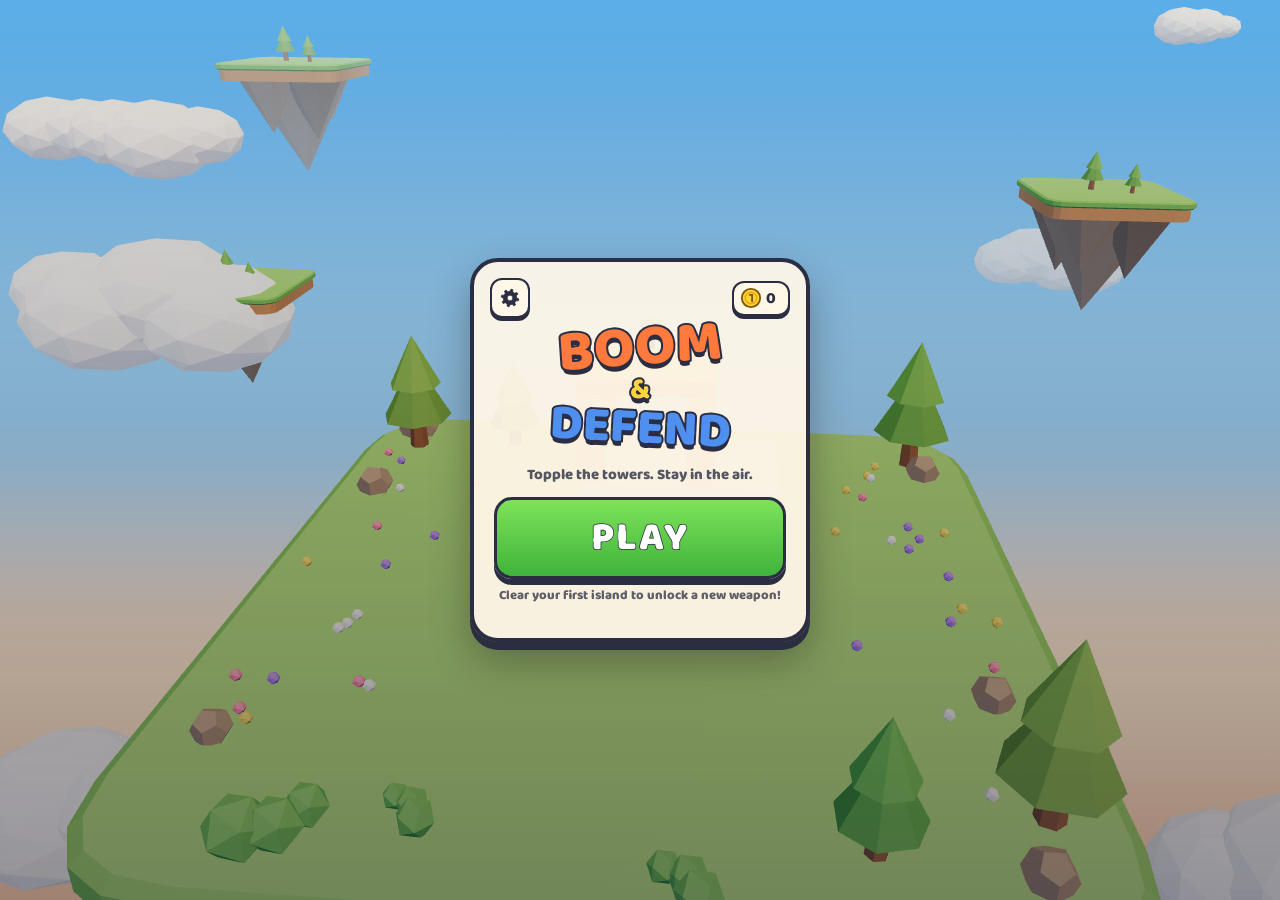
==== commit b9529bf3: "play/: 1.2.0 web build (Puzzle Towers, TNT fix)" ====
--- a/play/index.html
+++ b/play/index.html
@@ -15,10 +15,10 @@
     <meta property="og:type" content="website">
     <meta name="twitter:card" content="summary_large_image">
     <link rel="icon" href="data:image/svg+xml,%3Csvg xmlns='http://www.w3.org/2000/svg' viewBox='0 0 64 64'%3E%3Ccircle cx='30' cy='36' r='22' fill='%232f3346'/%3E%3Cpath d='M44 18l8-8' stroke='%23ffd23f' stroke-width='6' stroke-linecap='round'/%3E%3C/svg%3E" />
-    <script type="module" crossorigin src="./assets/index-Cimqs0Hg.js"></script>
+    <script type="module" crossorigin src="./assets/index-Dnm7oZ9Y.js"></script>
     <link rel="modulepreload" crossorigin href="./assets/physics-BbGSuU-M.js">
     <link rel="modulepreload" crossorigin href="./assets/three-DJqH2rhj.js">
-    <link rel="stylesheet" crossorigin href="./assets/index-BzUen_uD.css">
+    <link rel="stylesheet" crossorigin href="./assets/index-D4ng5U7f.css">
   </head>
   <body>
     <div id="app">
@@ -97,6 +97,7 @@
           <button class="big-btn run-btn full-only" id="btn-run" data-action="run">ENDLESS</button>
           <div class="sub-line full-only" id="run-line"></div>
           <button class="link-btn hidden full-only" id="btn-newrun" data-action="newrun">Start a new run from island 1</button>
+          <button class="puzzle-btn hidden full-only" id="btn-puzzles" data-action="puzzles"><span class="wb-ico" aria-hidden="true">🧩</span><span class="wb-text"><b>PUZZLE TOWERS</b><span id="puzzle-line"></span></span></button>
           <button class="winter-btn hidden full-only" id="btn-winter" data-action="winter"><span class="wb-ico" aria-hidden="true">❄</span><span class="wb-text"><b>WINTER CALENDAR</b><span id="winter-line"></span></span></button>
           <div class="menu-row full-only">
             <button class="tile-btn" data-action="daily"><span class="tile-ico">📅</span><span>DAILY</span><i class="tile-badge hidden" id="daily-badge">✓</i></button>
--- a/play/assets/index-D4ng5U7f.css
+++ b/play/assets/index-D4ng5U7f.css
@@ -0,0 +1 @@
+@font-face{font-family:"Baloo 2";font-style:normal;font-display:swap;font-weight:600;src:url(./baloo-2-latin-600-normal-tIfxVoAe.woff2) format("woff2"),url(./baloo-2-latin-600-normal-B4tNaogw.woff) format("woff")}@font-face{font-family:"Baloo 2";font-style:normal;font-display:swap;font-weight:800;src:url(./baloo-2-latin-800-normal-BbF3Etk1.woff2) format("woff2"),url(./baloo-2-latin-800-normal-B8BXfZF7.woff) format("woff")}@font-face{font-family:"Baloo 2";font-style:normal;font-display:swap;font-weight:600;src:url(./baloo-2-latin-ext-600-normal-DiVeaYrH.woff2) format("woff2"),url(./baloo-2-latin-ext-600-normal-CFaB2nBN.woff) format("woff")}@font-face{font-family:"Baloo 2";font-style:normal;font-display:swap;font-weight:800;src:url(./baloo-2-latin-ext-800-normal-C_Iwmf1s.woff2) format("woff2"),url(./baloo-2-latin-ext-800-normal-D-iCxxqE.woff) format("woff")}:root{--ink: #2b2e42;--cream: #fff7e8;--gold: #ffd23f;--red: #ef4b3f;--green: #7dff4a;--sky: #5fb6f2;--safe-top: env(safe-area-inset-top, 0px);--safe-bottom: env(safe-area-inset-bottom, 0px);font-family:"Baloo 2",Nunito,Trebuchet MS,Segoe UI,system-ui,-apple-system,Roboto,sans-serif}*{box-sizing:border-box;-webkit-tap-highlight-color:transparent;user-select:none;-webkit-user-select:none;-webkit-touch-callout:none}html,body{margin:0;height:100%;overflow:hidden;background:#5fb6f2;overscroll-behavior:none}#app{position:fixed;inset:0;overflow:hidden}#game{position:absolute;inset:0;width:100%;height:100%;display:block;touch-action:none}.hidden{display:none!important}#hud{position:absolute;top:0;left:0;right:0;padding:calc(var(--safe-top) + 10px) 12px 8px;display:flex;align-items:center;gap:8px;pointer-events:none;z-index:5}.hud-left,.hud-right{flex:1 1 0;display:flex;align-items:center;min-width:0}.hud-right{justify-content:flex-end;gap:8px}.hud-mid{flex:0 0 auto}.health{display:flex;align-items:center;gap:4px;width:100%;max-width:170px}.hud-icon{width:32px;height:26px;flex:0 0 auto;filter:drop-shadow(0 2px 0 rgba(0,0,0,.25))}.bar{position:relative;flex:1;height:18px;border-radius:10px;background:#2b2e428c;border:2.5px solid var(--ink);overflow:hidden;box-shadow:0 2px #0003}.bar-fill{position:absolute;inset:0;width:100%;background:linear-gradient(180deg,#8dff7a,#3cc13b);border-radius:7px;transition:width .25s ease,background .25s}.bar-fill.mid{background:linear-gradient(180deg,#ffe066,#f0a92a)}.bar-fill.low{background:linear-gradient(180deg,#ff8a7a,#e0362c)}#health-text{position:absolute;inset:0;display:grid;place-items:center;font-size:12px;font-weight:900;color:#fff;text-shadow:0 1px 0 var(--ink),0 -1px 0 var(--ink),1px 0 0 var(--ink),-1px 0 0 var(--ink)}.health.hit .bar{animation:shake .3s}.chip{background:var(--cream);color:var(--ink);border:2.5px solid var(--ink);border-radius:14px;padding:2px 10px;font-weight:900;font-size:13px;letter-spacing:.5px;box-shadow:0 3px 0 var(--ink);white-space:nowrap}.chip b{font-size:16px;color:var(--red)}.scores{text-align:right;line-height:1}.score{font-size:22px;font-weight:900;color:#fff;-webkit-text-stroke:1.5px var(--ink);paint-order:stroke fill;text-shadow:0 2px 0 var(--ink)}.score.bump{animation:bump .25s}.best{display:flex;align-items:center;justify-content:flex-end;gap:2px;font-size:12px;font-weight:800;color:var(--cream);text-shadow:0 1px 0 var(--ink),0 0 2px var(--ink)}.best svg{width:13px;height:13px}.icon-btn{pointer-events:auto;width:40px;height:40px;border-radius:12px;border:2.5px solid var(--ink);background:var(--cream);box-shadow:0 3px 0 var(--ink);display:grid;place-items:center;padding:0;cursor:pointer}.icon-btn svg{width:20px;height:20px;fill:var(--ink)}.icon-btn:active{transform:translateY(2px);box-shadow:0 1px 0 var(--ink)}#tray{position:absolute;left:50%;bottom:calc(var(--safe-bottom) + 14px);transform:translate(-50%);display:flex;align-items:flex-end;gap:16px;padding:10px 18px 12px;border-radius:26px;background:#fff7e8e0;border:3px solid var(--ink);box-shadow:0 5px 0 var(--ink),0 10px 24px #00000040;z-index:6;transition:transform .28s cubic-bezier(.5,0,.75,0),opacity .22s}#tray.away{transform:translate(-50%,calc(100% + 40px + var(--safe-bottom)));opacity:0;pointer-events:none}#tray.back{transition:transform .38s cubic-bezier(.2,1.4,.4,1),opacity .2s}.weapon{width:58px;height:58px;border-radius:50%;border:3px solid var(--ink);background:radial-gradient(circle at 35% 30%,#fff,#dfe9f5);box-shadow:0 4px 0 var(--ink);padding:7px;cursor:pointer;transition:transform .18s cubic-bezier(.2,1.5,.4,1),background .2s,box-shadow .2s;transform-origin:50% 100%}.weapon svg{width:100%;height:100%;display:block;pointer-events:none}.weapon.selected{transform:scale(1.32);background:radial-gradient(circle at 35% 30%,#fff8c8,var(--gold));box-shadow:0 4px 0 var(--ink),0 0 0 4px #ffd23f73}.weapon:active{filter:brightness(.92)}#banner{position:absolute;left:0;right:0;top:27%;text-align:center;pointer-events:none;z-index:4;opacity:0}#banner.show{animation:banner 1.5s ease forwards}.banner-title{font-size:42px;font-weight:900;color:#fff;letter-spacing:1px;-webkit-text-stroke:3px var(--ink);paint-order:stroke fill;text-shadow:0 4px 0 var(--ink)}.banner-sub{margin-top:4px;font-size:18px;font-weight:900;color:var(--gold);-webkit-text-stroke:2px var(--ink);paint-order:stroke fill}#fx-layer{position:absolute;inset:0;pointer-events:none;z-index:3;overflow:hidden}.pop{position:absolute;transform:translate(-50%,-50%);font-weight:900;font-size:18px;color:#fff;-webkit-text-stroke:2px var(--ink);paint-order:stroke fill;white-space:nowrap;animation:pop .95s ease-out forwards}.pop.big{font-size:24px;color:var(--gold)}.pop.chain{font-size:22px;color:#ff7ad1}.pop.bad{color:#ff6b5e}.pop.heal{color:var(--green)}.pop.ice{color:#8fe3ff}#vignette{position:absolute;inset:0;pointer-events:none;z-index:2;box-shadow:inset 0 0 90px 30px #ff281e8c;opacity:0;transition:opacity .4s}#vignette.on{opacity:1;transition:opacity .05s}.screen{position:absolute;inset:0;display:grid;place-items:center;padding:24px;z-index:10;background:radial-gradient(ellipse at center,#2b2e4240,#2b2e4299);animation:fade .25s ease}#screen-start{background:linear-gradient(180deg,#2b2e420d,#2b2e4273)}.panel{width:min(340px,100%);background:var(--cream);border:4px solid var(--ink);border-radius:28px;box-shadow:0 8px 0 var(--ink),0 18px 40px #0000004d;padding:22px 20px 20px;text-align:center;color:var(--ink);animation:popin .35s cubic-bezier(.2,1.5,.4,1)}.title-panel.booting{visibility:hidden}.title-panel{background:#fff7e8f0}.logo{margin:0;line-height:.9;font-weight:900;display:flex;flex-direction:column;align-items:center}.logo span{-webkit-text-stroke:4px var(--ink);paint-order:stroke fill;text-shadow:0 5px 0 var(--ink)}.logo .l1{font-size:58px;color:#ff7a3c;transform:rotate(-4deg)}.logo .amp{font-size:30px;color:var(--gold);margin:2px 0}.logo .l2{font-size:50px;color:#4f8ff0;transform:rotate(3deg)}.tagline{margin:12px 0 10px;font-weight:800;font-size:15px;opacity:.8}.howto{list-style:none;padding:0;margin:0 0 16px;font-weight:700;font-size:14px;text-align:left;display:inline-block}.howto li{margin:4px 0;display:flex;align-items:center;gap:8px}.howto .dot{width:26px;text-align:center}h2{margin:0 0 16px;font-size:34px;font-weight:900;color:#fff;-webkit-text-stroke:3px var(--ink);paint-order:stroke fill;text-shadow:0 4px 0 var(--ink)}.over-title{color:#ff6b5e}.over-title.won{color:var(--gold)}.chip small{font-size:11px;color:var(--ink);opacity:.6}.big-btn,.mid-btn{display:block;width:100%;border:3px solid var(--ink);border-radius:18px;font-family:inherit;font-weight:900;cursor:pointer;color:#fff;-webkit-text-stroke:1.5px var(--ink);paint-order:stroke fill}.big-btn{font-size:28px;padding:12px;background:linear-gradient(180deg,#7ee35a,#3fb33b);box-shadow:0 6px 0 var(--ink);letter-spacing:2px}.big-btn:active,.mid-btn:active{transform:translateY(4px);box-shadow:0 2px 0 var(--ink)}.mid-btn{margin-top:12px;font-size:18px;padding:9px;background:linear-gradient(180deg,#ffb35c,#f0812a);box-shadow:0 5px 0 var(--ink)}.mid-btn .btn-ico{width:18px;height:18px;vertical-align:-3px;margin-right:4px}.mid-btn[disabled]{opacity:.7}#run-choice{position:fixed;inset:0;z-index:44;display:grid;place-items:center;padding:16px;background:#1416248c;animation:fade .2s ease}.rc-panel{position:relative}.rc-close{position:absolute;top:10px;right:10px}.rc-title{margin:2px 0 14px;font-size:26px;font-weight:900}.rc-continue{font-size:19px;letter-spacing:.5px}.rc-continue[disabled]{background:linear-gradient(180deg,#c9c5bd,#a8a49c);box-shadow:0 4px 0 var(--ink);opacity:.75;cursor:default;transform:none}.rc-price{display:inline-flex;align-items:center;gap:3px;margin-left:8px}.rc-price .coin-ico{width:20px;height:20px}.rc-text{margin:0 4px 16px;font-size:16px;font-weight:700;line-height:1.35}.rc-yes{font-size:22px}.rc-note{margin:8px 4px 4px;font-size:13px;font-weight:700;opacity:.75}.mid-btn.ghost{background:linear-gradient(180deg,#a9c8f5,#6f9be0)}.best-line{margin-top:14px;font-weight:800;font-size:15px}.over-stats{display:flex;justify-content:space-around;margin-bottom:14px}.over-stats div{display:flex;flex-direction:column;font-weight:800;font-size:12px;opacity:.9}.over-stats b{font-size:26px;font-weight:900}.new-best{font-weight:900;font-size:20px;color:var(--gold);-webkit-text-stroke:2px var(--ink);paint-order:stroke fill;margin-bottom:14px;animation:pulse .8s ease-in-out infinite alternate}@keyframes pop{0%{opacity:0;transform:translate(-50%,-30%) scale(.5)}15%{opacity:1;transform:translate(-50%,-60%) scale(1.15)}to{opacity:0;transform:translate(-50%,-190%) scale(1)}}@keyframes banner{0%{opacity:0;transform:scale(.6)}12%{opacity:1;transform:scale(1.08)}20%{transform:scale(1)}80%{opacity:1}to{opacity:0;transform:translateY(-20px)}}@keyframes popin{0%{transform:scale(.7);opacity:0}to{transform:scale(1);opacity:1}}@keyframes fade{0%{opacity:0}}@keyframes bump{50%{transform:scale(1.18)}}@keyframes shake{25%{transform:translate(-4px)}75%{transform:translate(4px)}}@keyframes pulse{to{transform:scale(1.1)}}.weapon.fresh{animation:slot-in .45s cubic-bezier(.2,1.6,.4,1)}.weapon.fresh.selected{animation:slot-in-sel .45s cubic-bezier(.2,1.6,.4,1)}@keyframes slot-in{0%{transform:scale(.2) rotate(-90deg)}to{transform:scale(1) rotate(0)}}@keyframes slot-in-sel{0%{transform:scale(.2) rotate(-90deg)}to{transform:scale(1.32) rotate(0)}}#hint{position:absolute;z-index:7;pointer-events:none;width:0;height:0}.hint-hand{position:absolute;left:-8px;top:-4px;width:46px;height:46px;filter:drop-shadow(0 3px 0 rgba(43,46,66,.6))}.hint-hand svg{width:100%;height:100%}.hint-text{position:absolute;left:50%;top:54px;transform:translate(-50%);white-space:nowrap;background:var(--cream);color:var(--ink);border:3px solid var(--ink);border-radius:14px;padding:6px 12px;font-weight:900;font-size:15px;box-shadow:0 4px 0 var(--ink);animation:popin .3s cubic-bezier(.2,1.5,.4,1)}#hint.hint-point .hint-text{top:-64px}#hint.hint-point .hint-hand{top:-50px;transform:rotate(180deg);animation:hint-bob .8s ease-in-out infinite alternate}#hint.hint-tap .hint-hand{animation:hint-tap 1.1s ease-in-out infinite}#hint.hint-drag .hint-hand{animation:hint-drag 1.8s ease-in-out infinite}@keyframes hint-tap{0%,to{transform:translate(10px,14px) scale(1)}45%{transform:translate(0) scale(.88)}}@keyframes hint-drag{0%{transform:translate(0) scale(.9);opacity:0}15%{opacity:1}70%{transform:translate(46px,-36px) scale(.9);opacity:1}to{transform:translate(46px,-36px) scale(1);opacity:0}}@keyframes hint-bob{to{transform:rotate(180deg) translateY(-10px)}}#warn-layer{position:absolute;inset:0;pointer-events:none;z-index:3;overflow:hidden}.warn{position:absolute;left:0;top:0;width:0;height:0;will-change:transform}.warn-ring{position:absolute;left:-22px;top:-22px;width:44px;height:44px;border-radius:50%;border:3px solid #ff3b2f;box-shadow:0 0 10px #ff3b2fb3,inset 0 0 8px #ff3b2f80;animation:warn-pulse .35s ease-in-out infinite alternate}.warn-ring:after{content:"!";position:absolute;inset:0;display:grid;place-items:center;color:#fff;font-weight:900;font-size:20px;-webkit-text-stroke:2px #7a1f2c;paint-order:stroke fill}.warn.heavy .warn-ring{border-color:#ffb020;box-shadow:0 0 14px #ffb020cc;width:56px;height:56px;left:-28px;top:-28px}.warn-arrow{display:none;position:absolute;left:12px;top:-10px;width:0;height:0;border-top:10px solid transparent;border-bottom:10px solid transparent;border-left:16px solid #ff3b2f;transform-origin:-12px 10px}.warn.edge .warn-arrow{display:block}.warn.edge .warn-ring{width:34px;height:34px;left:-17px;top:-17px}.crack{position:absolute;width:220px;height:220px;margin:-110px 0 0 -110px;transform:rotate(var(--rot));filter:drop-shadow(0 0 2px rgba(0,0,0,.5));animation:crack-fade 1.6s ease-out forwards}.crack svg{width:100%;height:100%}#app.low-hull #vignette{opacity:1;animation:low-hull .9s ease-in-out infinite alternate}@keyframes warn-pulse{to{opacity:.55}}@keyframes spin{to{rotate:360deg}}@keyframes crack-fade{0%{opacity:0;scale:.6}8%{opacity:1;scale:1}70%{opacity:.9}to{opacity:0}}@keyframes low-hull{0%{opacity:.25}to{opacity:.6}}.weapon.super{background:radial-gradient(circle at 35% 30%,#fff6c8,#ffb020);box-shadow:0 4px 0 var(--ink),0 0 0 3px #ffd23f,0 0 18px 6px #ffbe28bf;animation:super-glow .9s ease-in-out infinite alternate}.weapon.super.selected{transform:scale(1.32)}@keyframes super-glow{0%{box-shadow:0 4px 0 var(--ink),0 0 0 3px #ffd23f,0 0 10px 3px #ffbe288c}to{box-shadow:0 4px 0 var(--ink),0 0 0 3px #fff2a8,0 0 22px 9px #ffd23fe6}}#white-flash{position:absolute;inset:0;background:#fffdf2;opacity:0;pointer-events:none;z-index:8}#white-flash.on{animation:white-flash 1.1s ease-out forwards}@keyframes white-flash{0%{opacity:0}6%{opacity:.95}to{opacity:0}}.warn.beam .warn-ring{border-color:#ff3ad8;box-shadow:0 0 14px #ff3ad8d9,inset 0 0 8px #ff3ad880}.warn.beam .warn-arrow{border-left-color:#ff3ad8}#app:after{content:"";position:absolute;inset:0;pointer-events:none;z-index:2;box-shadow:inset 0 0 80px 26px #ff3ad88c;opacity:0;transition:opacity .2s}#app.beamed:after{animation:beamed .18s ease-in-out infinite alternate}@keyframes beamed{0%{opacity:.55}to{opacity:1}}.run-stars{display:flex;justify-content:center;gap:6px;margin:-6px 0 6px;font-size:46px;line-height:1}.run-stars span{color:#d9d2c4;-webkit-text-stroke:2.5px var(--ink);paint-order:stroke fill}.run-stars span.on{color:var(--gold);animation:star-pop .45s cubic-bezier(.2,1.8,.4,1) both}.run-stars span:nth-child(2){font-size:58px;transform:translateY(-6px)}.star-list{list-style:none;padding:0;margin:0 0 12px;font-weight:800;font-size:13px;text-align:left;display:inline-block;opacity:.55}.star-list li.ok{opacity:1}.star-list li{margin:2px 0}.star-list b{color:var(--gold);-webkit-text-stroke:1px var(--ink);margin-right:6px}.best-run{margin-top:4px;font-weight:800;font-size:13px;opacity:.85}.mini-stars{color:var(--gold);-webkit-text-stroke:1px var(--ink);letter-spacing:1px}.mini-stars i{font-style:normal;color:#d9d2c4}@keyframes star-pop{0%{transform:scale(0) rotate(-40deg)}to{transform:scale(1) rotate(0)}}.run-stars span:nth-child(2).on{animation-name:star-pop-mid}@keyframes star-pop-mid{0%{transform:translateY(-6px) scale(0) rotate(-40deg)}to{transform:translateY(-6px) scale(1) rotate(0)}}.hp-bar{position:absolute;left:0;top:0;width:44px;height:8px;border-radius:5px;background:#2b2e42bf;border:2px solid var(--ink);overflow:hidden;will-change:transform}.hp-bar i{display:block;height:100%;background:linear-gradient(180deg,#ff8a7a,#e0362c);transition:width .15s ease-out}.hp-bar[data-kind=core] i{background:linear-gradient(180deg,#ffb0e0,#ff4fa3)}.hp-bar[data-kind=pylon] i{background:linear-gradient(180deg,#c8fbff,#22d8ff)}.hp-bar.shielded{border-color:#22d8ff;box-shadow:0 0 8px #22d8ffcc}.title-panel .big-btn+.sub-line{margin-bottom:12px}.sub-line{margin-top:6px;font-weight:800;font-size:13px;opacity:.75}.big-btn.run-btn{background:linear-gradient(180deg,#7cc4ff,#3d86e6)}#btn-continue{margin-top:10px;font-size:16px}.mini-star,.gold-star{color:var(--gold);-webkit-text-stroke:1px #7a5a00;paint-order:stroke fill}.gold-star{margin-left:4px;font-size:1.25em;line-height:1;filter:drop-shadow(0 0 4px rgba(255,210,63,.9));animation:gold-glint 2.4s ease-in-out infinite}.best .gold-star{font-size:14px;margin-left:2px}@keyframes gold-glint{0%,to{filter:drop-shadow(0 0 2px rgba(255,210,63,.6))}50%{filter:drop-shadow(0 0 7px rgba(255,230,120,1))}}#hud.campaign .best{display:none}#island-pre{color:var(--ink);opacity:.65}.gold-big{font-size:92px;line-height:1;margin:-8px 0 6px;color:var(--gold);-webkit-text-stroke:3px #7a5a00;paint-order:stroke fill;filter:drop-shadow(0 0 16px rgba(255,220,90,.95));animation:star-pop .6s cubic-bezier(.2,1.8,.4,1) .3s both,gold-glint 2.4s ease-in-out 1s infinite}.over-btns .big-btn{margin-top:2px}.rewards{display:flex;flex-direction:column;gap:8px;margin:0 0 12px}.rewards:empty{display:none}.reward{display:flex;align-items:center;gap:10px;text-align:left;background:linear-gradient(180deg,#fff3c4,#ffe08a);border:3px solid var(--ink);border-radius:16px;padding:6px 10px 6px 6px;box-shadow:0 4px 0 var(--ink);animation:reward-in .45s cubic-bezier(.2,1.6,.4,1) both}.reward b{display:block;font-size:14px;font-weight:900}.reward span{display:block;font-size:12px;font-weight:700;opacity:.8}.reward-icon{flex:none;width:46px;height:46px;border-radius:12px;background:var(--cream);border:2.5px solid var(--ink);display:grid;place-items:center}.reward-icon svg{width:36px;height:36px}@keyframes reward-in{0%{opacity:0;transform:scale(.6) rotate(-3deg)}to{opacity:1;transform:none}}#screen-campaign{place-items:stretch;padding:calc(var(--safe-top) + 12px) 12px calc(var(--safe-bottom) + 12px);background:linear-gradient(180deg,#2b2e4259,#2b2e42a6)}.camp{width:min(440px,100%);margin:0 auto;height:100%;display:flex;flex-direction:column;min-height:0;color:var(--ink)}.camp-head{display:flex;align-items:center;gap:10px;margin-bottom:10px}.camp-head .icon-btn{color:var(--ink)}.camp-head h3{flex:1;margin:0;font-size:28px;font-weight:900;color:#fff;-webkit-text-stroke:2.5px var(--ink);paint-order:stroke fill;text-shadow:0 3px 0 var(--ink)}.camp-stars{background:var(--cream);border:2.5px solid var(--ink);border-radius:14px;padding:3px 10px;font-weight:900;font-size:16px;box-shadow:0 3px 0 var(--ink)}.camp-stars span{color:var(--gold);-webkit-text-stroke:1px #7a5a00}.camp-stars small{opacity:.55;font-size:12px}.arsenal{display:grid;grid-template-columns:repeat(7,minmax(0,1fr));flex-shrink:0;gap:5px;background:var(--cream);border:3px solid var(--ink);border-radius:18px 18px 6px 6px;padding:8px;box-shadow:0 4px 0 var(--ink)}.arm{position:relative;min-width:0;aspect-ratio:1;border:2.5px solid var(--ink);border-radius:12px;background:#fff;padding:3px;cursor:pointer}.arm svg{width:100%;height:100%;display:block}.arm.super{background:linear-gradient(180deg,#fff6c8,#ffd96a)}.arm.picked{outline:3px solid #4f8ff0;outline-offset:1px}.arm.locked>svg{filter:grayscale(1) brightness(.35) opacity(.45)}.arm .lock{position:absolute;right:-5px;bottom:-5px;width:16px;height:16px;border-radius:50%;background:var(--cream);border:2px solid var(--ink);display:grid;place-items:center}.arm .lock svg{width:10px;height:10px}.arsenal-info{flex-shrink:0;min-height:36px;margin:8px 2px 10px;padding:6px 10px;background:#fff7e8eb;border:2.5px solid var(--ink);border-radius:6px 6px 14px 14px;font-weight:700;font-size:13px;line-height:1.25}.arsenal-info .muted{opacity:.65}.chapters{flex:1;min-height:0;overflow-y:auto;-webkit-overflow-scrolling:touch;touch-action:pan-y;overscroll-behavior:contain;display:flex;flex-direction:column;gap:12px;padding:2px 2px 10px}.chapter{position:relative;flex:none;border:3px solid var(--ink);border-radius:20px;padding:10px 10px 12px;background:linear-gradient(180deg,var(--s1) 0%,var(--s2) 62%,var(--g) 62%,var(--g) 100%);box-shadow:0 5px 0 var(--ink);overflow:hidden}.ch-title{display:flex;align-items:center;gap:8px;font-weight:900;font-size:17px;color:#fff;-webkit-text-stroke:2px var(--ink);paint-order:stroke fill;text-shadow:0 2px 0 var(--ink);margin-bottom:8px}.ch-num{display:grid;place-items:center;width:24px;height:24px;border-radius:50%;background:var(--cream);color:var(--ink);-webkit-text-stroke:0;text-shadow:none;border:2px solid var(--ink);font-size:14px}.ch-levels{display:grid;grid-template-columns:repeat(4,1fr);gap:8px}.lvl{position:relative;border:3px solid var(--ink);border-radius:14px;background:var(--cream);box-shadow:0 4px 0 var(--ink);padding:6px 2px 4px;font-family:inherit;color:var(--ink);cursor:pointer}.lvl:active{transform:translateY(3px);box-shadow:0 1px 0 var(--ink)}.lvl b{display:block;font-size:22px;font-weight:900;line-height:1.1}.lvl.fortress{background:linear-gradient(180deg,#ffe3c2,#f6c08a)}.lvl.next{animation:lvl-next 1.1s ease-in-out infinite alternate}@keyframes lvl-next{0%{box-shadow:0 4px 0 var(--ink),0 0 #ffd23fe6}to{box-shadow:0 4px 0 var(--ink),0 0 0 5px #ffd23fe6}}.lvl.locked{opacity:.55;cursor:default;filter:grayscale(.7)}.lvl-stars{display:flex;justify-content:center;gap:1px;font-size:13px;line-height:1}.lvl-stars i{font-style:normal;color:#d4ccbd;-webkit-text-stroke:1px var(--ink);paint-order:stroke fill}.lvl-stars i.on{color:var(--gold)}.lvl-reward{position:absolute;top:-8px;right:-8px;width:26px;height:26px;border-radius:50%;background:#fff;border:2px solid var(--ink);padding:2px}.lvl-reward svg{width:100%;height:100%;display:block}.ch-lock{position:absolute;inset:0;display:flex;align-items:center;justify-content:center;gap:6px;background:#2b2e428c;color:#fff;font-weight:900;font-size:15px;text-shadow:0 1px 2px var(--ink)}.ch-lock svg{width:22px;height:22px}.ch-lock svg rect,.ch-lock svg path{fill:#fff;stroke:#fff}.ch-lock svg path{fill:none}.over-stats{gap:6px}.over-stats div{flex:1 1 0;min-width:0}.over-stats b{font-size:clamp(16px,5.6vw,24px);white-space:nowrap}.star-list li:not(.ok) b{color:#d4ccbd}.warn-ring{border:2.5px solid rgba(255,122,74,.95);box-shadow:0 0 8px #ff7a4a80;animation:warn-pulse .7s ease-in-out infinite alternate}.warn-ring:after{content:none}.warn.heavy .warn-ring{border-color:#ffb020f2;box-shadow:0 0 8px #ffb02080}.warn-arrow{border-left-color:#ff7a4af2}.crack{width:140px;height:140px;margin:-70px 0 0 -70px;animation-duration:1.05s}#app.low-hull #vignette{animation:low-hull 1.8s ease-in-out infinite alternate}@keyframes low-hull{0%{opacity:.12}to{opacity:.38}}#tray{bottom:calc(var(--safe-bottom) + 34px);gap:8px;padding:8px 14px;border-radius:30px;touch-action:none}.weapon{position:relative;width:76px;height:76px;border:none;border-radius:22px;background:none;box-shadow:none;padding:5px;touch-action:none}.weapon+.weapon:after,.weapon-unused-divider{content:"";position:absolute;left:-5px;top:18%;bottom:18%;width:2px;border-radius:2px;background:#2b2e421f}.weapon svg{filter:drop-shadow(0 3px 0 rgba(43,46,66,.28))}.weapon.armed{transform:translateY(-18px) scale(1.16)}.weapon.armed:before{content:"";position:absolute;left:14%;right:14%;bottom:-14px;height:12px;border-radius:50%;background:radial-gradient(closest-side,#ffbe28e6,#ffbe2800)}.weapon.armed svg{animation:armed-bob .9s ease-in-out infinite alternate}@keyframes armed-bob{to{transform:translateY(-3px) rotate(-4deg)}}.weapon.lifted{opacity:.3;transform:scale(.9)}.weapon.super,.weapon.super.armed{background:none;box-shadow:none;animation:none}.weapon.super svg{filter:drop-shadow(0 0 6px rgba(255,200,40,.95)) drop-shadow(0 3px 0 rgba(43,46,66,.28));animation:super-icon .9s ease-in-out infinite alternate}@keyframes super-icon{to{filter:drop-shadow(0 0 12px rgba(255,220,90,1)) drop-shadow(0 3px 0 rgba(43,46,66,.28))}}.weapon.fresh,.weapon.fresh.armed{animation:slot-in .45s cubic-bezier(.2,1.6,.4,1)}#tray.nudge{animation:tray-nudge .45s ease}@keyframes tray-nudge{0%,to{transform:translate(-50%)}20%{transform:translate(calc(-50% - 9px)) translateY(-6px)}45%{transform:translate(calc(-50% + 8px)) translateY(-6px)}70%{transform:translate(calc(-50% - 4px))}}#drag-ghost{position:absolute;left:0;top:0;width:0;height:0;z-index:8;pointer-events:none;will-change:transform}#drag-ghost svg{position:absolute;width:84px;height:84px;left:-42px;top:-70px;filter:drop-shadow(0 6px 4px rgba(0,0,0,.35));transition:width .15s,height .15s,left .15s,top .15s,opacity .15s}#drag-ghost.aiming svg{width:40px;height:40px;left:14px;top:-6px;opacity:.9}#hint.hint-lift .hint-text{top:-72px}#hint.hint-lift .hint-hand{top:-10px;animation:hint-lift 1.6s ease-in-out infinite}@keyframes hint-lift{0%{transform:translate(0) scale(.9);opacity:0}15%{opacity:1}75%{transform:translateY(-150px) scale(.9);opacity:1}to{transform:translateY(-150px) scale(1);opacity:0}}.coin-ico{width:18px;height:18px;flex:none;vertical-align:-3px}.coin-chip{display:inline-flex;align-items:center;gap:4px;margin-top:4px;padding:1px 9px 1px 4px;border-radius:12px;background:#2b2e428c;color:#fff;font-weight:900;font-size:13px}.coin-chip.big{margin:0;padding:3px 12px 3px 6px;font-size:16px;background:var(--cream);color:var(--ink);border:2.5px solid var(--ink);box-shadow:0 3px 0 var(--ink)}.coin-chip.big .coin-ico{width:22px;height:22px}.coin-chip.bump{animation:bump .25s}.hud-mid{display:flex;flex-direction:column;align-items:center}#coin-fly{position:absolute;inset:0;pointer-events:none;z-index:9}.fly-coin{position:absolute;left:0;top:0;width:22px;height:22px;margin:-11px 0 0 -11px;animation:fly-coin .85s cubic-bezier(.45,0,.6,1) both}.fly-coin svg{width:100%;height:100%;filter:drop-shadow(0 2px 0 rgba(0,0,0,.3))}@keyframes fly-coin{0%{transform:translate(var(--sx),var(--sy)) scale(.3);opacity:0}15%{opacity:1}35%{transform:translate(var(--mx),var(--my)) scale(1.25)}to{transform:translate(var(--tx),var(--ty)) scale(.8);opacity:1}}.pop.coin{color:var(--gold)}.panel-top{display:flex;justify-content:space-between;align-items:center;margin:-6px -4px 4px}.menu-row{display:grid;grid-template-columns:repeat(4,minmax(0,1fr));gap:7px;margin-top:12px}.tile-btn{position:relative;display:flex;flex-direction:column;align-items:center;gap:2px;padding:8px 2px 6px;border:3px solid var(--ink);border-radius:16px;background:linear-gradient(180deg,#fff,#ece4d4);box-shadow:0 4px 0 var(--ink);font-family:inherit;font-weight:900;font-size:12px;color:var(--ink);cursor:pointer}.tile-btn:active{transform:translateY(3px);box-shadow:0 1px 0 var(--ink)}.tile-ico{font-size:22px;line-height:1}.tile-badge{position:absolute;top:-8px;right:-6px;width:22px;height:22px;border-radius:50%;background:#3fb33b;color:#fff;border:2px solid var(--ink);font-style:normal;font-size:12px;display:grid;place-items:center}.toggle-row{display:grid;grid-template-columns:1fr 1fr;gap:8px}.toggle-row .mid-btn{font-size:14px}#screen-arsenal,#screen-trophies{place-items:stretch;padding:calc(var(--safe-top) + 12px) 12px calc(var(--safe-bottom) + 12px);background:linear-gradient(180deg,#2b2e4259,#2b2e42a6)}.shop-grid{display:grid;grid-template-columns:repeat(3,1fr);gap:8px;overflow-y:auto;touch-action:pan-y;padding:2px;min-height:0;flex:1;align-content:start}.shop-card{position:relative;display:flex;flex-direction:column;align-items:center;gap:2px;padding:8px 4px 6px;border:3px solid var(--ink);border-radius:16px;background:var(--cream);box-shadow:0 4px 0 var(--ink);font-family:inherit;color:var(--ink);cursor:pointer}.shop-card.super{background:linear-gradient(180deg,#fff6c8,#ffe08a)}.shop-card.picked{outline:3px solid #4f8ff0;outline-offset:1px}.shop-card b{font-size:12px;font-weight:900;line-height:1.1}.shop-card em{font-style:normal;font-weight:900;font-size:12px;display:inline-flex;align-items:center;gap:2px}.shop-card em.owned{color:#2f9a2c}.shop-card em.lock svg{width:14px;height:14px}.shop-card.locked .shop-ico svg{filter:grayscale(.85) opacity(.55)}.shop-ico svg{width:52px;height:52px;display:block}.new-badge{position:absolute;top:-8px;right:-6px;padding:1px 6px;border-radius:8px;background:var(--red);color:#fff;border:2px solid var(--ink);font-style:normal;font-weight:900;font-size:10px}.shop-detail{margin-top:10px;background:var(--cream);border:3px solid var(--ink);border-radius:18px;box-shadow:0 5px 0 var(--ink);padding:10px 12px 12px;color:var(--ink)}.shop-detail-head{display:flex;align-items:center;gap:10px;margin-bottom:8px;text-align:left}.shop-detail-head b{display:block;font-size:18px;font-weight:900}.shop-detail-head span{font-weight:700;font-size:13px;opacity:.8}.buy-btn{display:flex;align-items:center;justify-content:center;gap:6px;font-size:24px}.buy-btn .coin-ico{width:26px;height:26px}.buy-btn:disabled{filter:grayscale(.8);opacity:.6}.shop-note{margin-top:6px;text-align:center;font-weight:800;font-size:14px;opacity:.8}.shop-note.owned{color:#2f9a2c;opacity:1}.trophy-list{flex:1;min-height:0;overflow-y:auto;touch-action:pan-y;display:flex;flex-direction:column;gap:8px;padding:2px 2px 10px}.trophy{display:flex;align-items:center;gap:10px;padding:8px 10px;border:3px solid var(--ink);border-radius:16px;background:#fff7e8cc;color:var(--ink);box-shadow:0 4px 0 var(--ink);opacity:.75}.trophy.done{background:linear-gradient(180deg,#fff3c4,#ffe08a);opacity:1}.trophy-ico{font-size:24px}.trophy div{flex:1;text-align:left}.trophy b{display:block;font-weight:900;font-size:15px}.trophy div span{font-weight:700;font-size:12px;opacity:.8}.trophy em{font-style:normal;font-weight:900;font-size:13px;display:inline-flex;align-items:center;gap:3px}#toast{position:absolute;left:50%;top:calc(var(--safe-top) + 74px);z-index:12;display:flex;align-items:center;gap:8px;padding:6px 14px 6px 8px;border-radius:16px;background:linear-gradient(180deg,#fff3c4,#ffd96a);border:3px solid var(--ink);box-shadow:0 4px 0 var(--ink);color:var(--ink);pointer-events:none;transform:translate(-50%)}#toast.show{animation:toast-in 3s ease both}#toast b{display:block;font-weight:900;font-size:15px}#toast div span{font-weight:700;font-size:12px}.toast-ico{font-size:24px}@keyframes toast-in{0%{opacity:0;transform:translate(-50%,-30px)}10%,85%{opacity:1;transform:translate(-50%)}to{opacity:0;transform:translate(-50%,-20px)}}#milestone{position:absolute;left:50%;top:40%;z-index:7;width:min(300px,86vw);padding:10px 12px;border-radius:20px;background:#fff7e8f0;border:3px solid var(--ink);box-shadow:0 5px 0 var(--ink);color:var(--ink);text-align:center;pointer-events:none;transform:translate(-50%)}#milestone.show{animation:toast-in 3.6s ease both}.ms-title{display:block;font-size:20px;font-weight:900;color:var(--gold);-webkit-text-stroke:1.5px var(--ink);paint-order:stroke fill}.ms-stats{display:flex;justify-content:space-around;margin:4px 0}.ms-stats div{display:flex;flex-direction:column;font-weight:800;font-size:11px}.ms-stats b{font-size:18px;font-weight:900}.ms-sub{font-weight:800;font-size:13px}.weapon.new:after{content:"NEW";position:absolute;inset:-6px -4px auto auto;width:auto;padding:1px 5px;border-radius:8px;background:var(--red);color:#fff;border:2px solid var(--ink);font-weight:900;font-size:10px;line-height:1.2}#tray{bottom:calc(var(--safe-bottom) + 64px);gap:6px;padding:6px 12px;border-radius:32px}.weapon{width:92px;height:92px;padding:7px}.weapon svg{filter:drop-shadow(0 4px 0 rgba(43,46,66,.25));transition:filter .15s}.weapon.armed{transform:translateY(-20px) scale(1.12)}.weapon.armed svg{filter:drop-shadow(2.5px 0 0 #fff) drop-shadow(-2.5px 0 0 #fff) drop-shadow(0 2.5px 0 #fff) drop-shadow(0 -2.5px 0 #fff) drop-shadow(0 5px 0 rgba(43,46,66,.45))}.weapon.super svg{filter:drop-shadow(0 0 7px rgba(255,200,40,.95)) drop-shadow(0 4px 0 rgba(43,46,66,.25))}.weapon.super.armed svg{filter:drop-shadow(2.5px 0 0 #ffd23f) drop-shadow(-2.5px 0 0 #ffd23f) drop-shadow(0 2.5px 0 #ffd23f) drop-shadow(0 -2.5px 0 #ffd23f) drop-shadow(0 0 10px rgba(255,210,63,.9))}@media(max-width:360px){.weapon{width:82px;height:82px}}.weapon.super.armed svg{animation:armed-bob .9s ease-in-out infinite alternate}.weapon+.weapon:after{content:none}.tray-sep{align-self:center;width:2px;height:46%;border-radius:2px;background:#2b2e4224;flex:none}#tray[data-count="4"] .weapon{width:78px;height:78px}#tray[data-count="5"] .weapon{width:64px;height:64px;padding:5px}#tray[data-count="6"] .weapon{width:54px;height:54px;padding:4px}#tray[data-count="5"],#tray[data-count="6"]{gap:3px;padding:6px 8px}@media(max-width:360px){#tray[data-count="4"] .weapon{width:68px;height:68px}#tray[data-count="5"] .weapon{width:56px;height:56px}#tray[data-count="6"] .weapon{width:47px;height:47px}}#tray .weapon{width:min(92px,calc((100vw - 64px) / 3));height:min(92px,calc((100vw - 64px) / 3))}#tray[data-count="4"] .weapon{width:min(78px,calc((100vw - 70px)/4));height:min(78px,calc((100vw - 70px)/4))}#tray[data-count="5"] .weapon{width:min(64px,calc((100vw - 72px)/5));height:min(64px,calc((100vw - 72px)/5))}#tray[data-count="6"] .weapon{width:min(56px,calc((100vw - 76px) / 6));height:min(56px,calc((100vw - 76px) / 6))}.tray-sep{width:2.5px;background:#2b2e4233}.tray-sep{height:44px;margin-bottom:22px}#tray[data-count="5"] .tray-sep,#tray[data-count="6"] .tray-sep{height:30px;margin-bottom:14px}#tray{background:#fff7e8f7}#tray.has-armed .weapon:not(.armed){opacity:.45}#tray .weapon{transition:transform .18s cubic-bezier(.2,1.5,.4,1),opacity .15s}.title-panel .first-only{display:none}.title-panel.first-run .first-only{display:block}.title-panel.first-run .full-only{display:none!important}.play-first{font-size:40px;padding:16px;animation:play-pulse 1.1s ease-in-out infinite alternate}@keyframes play-pulse{to{transform:scale(1.04)}}.link-btn{display:block;margin:2px auto 0;border:none;background:none;font-family:inherit;font-weight:800;font-size:13px;color:#3d86e6;text-decoration:underline;cursor:pointer;padding:6px}.tower-bar{position:relative;margin-top:5px;width:150px;height:20px;border-radius:10px;border:2.5px solid var(--ink);background:#2b2e428c;overflow:hidden;box-shadow:0 2px 0 var(--ink)}.tower-fill{position:absolute;inset:0 auto 0 0;width:0;background:linear-gradient(180deg,#ffb35c,#f0812a);transition:width .25s ease-out}.tower-label,.tower-bar b{position:absolute;top:50%;transform:translateY(-50%);font-weight:900;font-size:11px;color:#fff;-webkit-text-stroke:2px var(--ink);paint-order:stroke fill;letter-spacing:.5px}.tower-label{left:8px}.tower-bar b{right:8px;font-size:12px}.tower-bar.bump{animation:bump .25s}#guide{position:fixed;inset:0;z-index:40;touch-action:none}#guide.in .guide-bubble{animation:guide-pop .35s cubic-bezier(.2,1.4,.4,1)}#guide.waiting .guide-hole,#guide.waiting .guide-hand,#guide.waiting .guide-bubble{opacity:0}.guide-hole{position:fixed;border-radius:22px;box-shadow:0 0 0 200vmax #1416249e;outline:4px solid #ffd23f;outline-offset:2px;transition:left .25s ease,top .25s ease,width .25s ease,height .25s ease,opacity .2s;pointer-events:none;animation:guide-ring 1.2s ease-in-out infinite}.guide-hand{position:fixed;width:54px;height:54px;pointer-events:none;filter:drop-shadow(0 4px 0 rgba(0,0,0,.25));animation:guide-tap 1.1s ease-in-out infinite;transition:opacity .2s}.guide-hand svg{width:100%;height:100%}.guide-bubble{position:fixed;left:50%;width:min(84vw,340px);transform:translate(-50%,-100%);text-align:center;pointer-events:none;transition:top .25s ease,opacity .2s}.guide-bubble.below{transform:translate(-50%)}.guide-bubble span{display:inline-block;padding:10px 16px;background:#fff;color:var(--ink);border:3px solid var(--ink);border-radius:16px;box-shadow:0 4px 0 var(--ink);font-weight:900;font-size:16px;line-height:1.25}.guide-skip{position:fixed;left:50%;bottom:calc(env(safe-area-inset-bottom,0px) + 14px);transform:translate(-50%);padding:6px 18px;border-radius:14px;border:2px solid rgba(255,255,255,.7);background:#00000040;color:#fff;font:inherit;font-weight:800;font-size:13px}@keyframes guide-tap{0%,to{transform:translate(0) rotate(-12deg)}50%{transform:translate(-6px,-8px) rotate(-12deg) scale(.92)}}@keyframes guide-ring{0%,to{outline-color:#ffd23f}50%{outline-color:#fff6c8}}@keyframes guide-pop{0%{opacity:0;scale:.8}to{opacity:1;scale:1}}.claim-badge{position:absolute;top:-8px;right:-6px;padding:1px 6px;border-radius:8px;background:#ffd23f;color:var(--ink);border:2px solid var(--ink);font-style:normal;font-weight:900;font-size:10px;animation:claim-bob .9s ease-in-out infinite}.tile-btn{position:relative}.tile-btn .claim-dot{position:absolute;top:-7px;right:-7px;width:22px;height:22px;border-radius:50%;background:var(--red);color:#fff;border:2.5px solid var(--ink);font-style:normal;font-weight:900;font-size:13px;line-height:17px;text-align:center;animation:claim-bob .9s ease-in-out infinite}.claim-btn{background:#ffd23f;animation:pulse-btn 1.1s ease-in-out infinite}@keyframes claim-bob{0%,to{transform:translateY(0)}50%{transform:translateY(-3px)}}@keyframes pulse-btn{0%,to{transform:scale(1)}50%{transform:scale(1.05)}}#claim{position:fixed;inset:0;z-index:45;display:grid;place-items:center;background:radial-gradient(circle at 50% 42%,#463a1ef0,#141624f5 62%);animation:fade .25s ease;overflow:hidden}.claim-rays{position:absolute;left:50%;top:42%;width:760px;height:760px;margin:-380px 0 0 -380px;background:repeating-conic-gradient(rgba(255,233,160,.22) 0 10deg,transparent 10deg 24deg);border-radius:50%;mask-image:radial-gradient(circle,#000 20%,transparent 68%);-webkit-mask-image:radial-gradient(circle,#000 20%,transparent 68%);animation:claim-spin 9s linear infinite}.claim-card{position:relative;text-align:center;color:#fff;padding:0 24px}.claim-card .claim-ico{width:150px;height:150px;margin:0 auto 8px;animation:claim-in .7s cubic-bezier(.2,1.5,.4,1) both}.claim-card .claim-ico svg{width:100%;height:100%;filter:drop-shadow(0 8px 0 rgba(0,0,0,.3))}.claim-card small{display:block;font-weight:900;letter-spacing:3px;color:#ffd23f;font-size:14px;animation:fade .4s .3s both}.claim-card h2{margin:4px 0 6px;font-size:40px;font-weight:900;-webkit-text-stroke:2px var(--ink);paint-order:stroke fill;text-shadow:0 4px 0 var(--ink);animation:claim-in .6s .15s cubic-bezier(.2,1.5,.4,1) both}.claim-card p{margin:0 auto 22px;max-width:300px;font-weight:700;opacity:.92;animation:fade .4s .45s both}.claim-card .big-btn{animation:fade .4s .6s both}.claim-confetti{position:absolute;top:40%;left:50%;width:10px;height:14px;border-radius:2px;animation:confetti 1.4s cubic-bezier(.1,.7,.3,1) forwards}@keyframes claim-spin{to{transform:rotate(360deg)}}@keyframes claim-in{0%{transform:scale(.2) rotate(-25deg);opacity:0}to{transform:scale(1) rotate(0);opacity:1}}@keyframes confetti{0%{transform:translate(0) rotate(0);opacity:1}to{transform:translate(var(--dx),var(--dy)) rotate(var(--rot));opacity:0}}.banner-sub.grade-s{color:#ff9af2;font-size:22px}.banner-sub.grade-a{color:#7ee07e;font-size:20px}.banner-sub.grade-b{color:#8fd8ff}.banner-sub.grade-c{color:#e8e1d4}#aim-tag{position:absolute;left:0;top:0;z-index:6;padding:2px 9px;border-radius:10px;background:#2b2e42d1;color:#fff;font-weight:900;font-size:14px;pointer-events:none;transform:translate(-50%,-100%);white-space:nowrap;transition:opacity .12s}#aim-tag.off{display:block;opacity:0}#aim-tag.big{background:#ffd23f;color:var(--ink)}#aim-tag.shield{background:#1e6e82e6}.weapon .ammo{position:absolute;left:50%;bottom:-9px;transform:translate(-50%);display:flex;gap:3px;padding:3px 5px;border-radius:8px;background:var(--ink);pointer-events:none}.weapon .ammo i{width:7px;height:11px;border-radius:3px 3px 1px 1px;background:#5a5f78}.weapon .ammo i.on{background:#ffb020;box-shadow:0 0 4px #ffb020}#intro{position:fixed;inset:0;z-index:38;background:#14162473;animation:fade .2s ease;touch-action:none}.intro-rings i{position:fixed;transform:translate(-50%,-50%);border-radius:50%;border:4px solid #ffd23f;box-shadow:0 0 0 3px #2b2e4299,0 0 18px #ffd23f;animation:intro-ring 1s ease-in-out infinite;pointer-events:none}@keyframes intro-ring{0%,to{scale:1;opacity:1}50%{scale:1.18;opacity:.7}}.intro-card{position:fixed;left:50%;bottom:calc(env(safe-area-inset-bottom,0px) + 150px);transform:translate(-50%);width:min(90vw,360px);display:grid;grid-template-columns:64px 1fr;gap:10px 12px;align-items:center;padding:14px 16px 16px;background:var(--cream);border:3px solid var(--ink);border-radius:20px;box-shadow:0 6px 0 var(--ink);animation:guide-pop .35s cubic-bezier(.2,1.4,.4,1)}.intro-ico svg{width:64px;height:64px;display:block}.intro-title{display:block;font-size:20px;font-weight:900;letter-spacing:1px;color:var(--ink)}.intro-text{margin:2px 0 0;font-size:14.5px;font-weight:700;line-height:1.3;color:#4a4e66}.intro-card .intro-ok{grid-column:1 / -1;margin:2px 0 0}.big-btn.mode-locked,.tile-btn.mode-locked{filter:grayscale(.9);opacity:.6}.tile-btn .tile-new{position:absolute;top:-8px;right:-8px;padding:1px 6px;border-radius:8px;background:var(--red);color:#fff;border:2px solid var(--ink);font-style:normal;font-weight:900;font-size:10px}#tray .tray-more{position:absolute;top:-14px;right:-10px;min-width:34px;padding:2px 8px;border-radius:12px;background:#ffd23f;color:var(--ink);border:2.5px solid var(--ink);box-shadow:0 3px 0 var(--ink);font-weight:900;font-size:14px;text-align:center;pointer-events:none}.big-btn,.mid-btn,.tile-btn{line-height:1.1}.screen{overflow-y:auto;place-items:safe center}@media(max-height:760px){.title-panel{padding:14px 16px}.logo .l1{font-size:46px}.logo .amp{font-size:24px}.logo .l2{font-size:40px}.tagline{margin:6px 0;font-size:13.5px}.title-panel .big-btn{font-size:24px;padding:8px}.title-panel .menu-row{margin-top:8px}}#screen-settings .big-btn{margin-top:16px}.settings-links{display:flex;justify-content:center;gap:18px;margin-top:12px}.settings-links .link-btn.danger{color:var(--red);font-weight:900}.settings-credits{margin-top:8px;font-size:11.5px;font-weight:600;opacity:.6;line-height:1.3}.privacy-panel{max-height:calc(100vh - 48px - var(--safe-top) - var(--safe-bottom));display:flex;flex-direction:column}.privacy-text{overflow-y:auto;text-align:left;font-size:14px;font-weight:600;line-height:1.4;margin:8px 0 14px;padding-right:4px}.privacy-text h4{margin:12px 0 2px;font-size:15px;font-weight:800}.privacy-text p,.privacy-text ul{margin:4px 0}.privacy-text ul{padding-left:18px}.legal-updated{opacity:.6;font-size:12px}.privacy-text h3{margin:22px 0 4px;padding-top:12px;border-top:2px dashed rgba(43,46,66,.25);font-size:17px;font-weight:900}.privacy-text a{color:#2f6fe0}.privacy-sub{margin:-4px 0 0;font-size:12.5px;font-weight:700;opacity:.6}.banner-quote{white-space:pre-line;margin:8px auto 0;max-width:300px;padding:0 16px;font-size:15px;font-weight:800;font-style:italic;line-height:1.25;color:#fff;-webkit-text-stroke:2.5px var(--ink);paint-order:stroke fill}.banner-quote.hidden{display:none}.banner-quote.baron,.over-quote.baron{display:flex;align-items:center;justify-content:center;gap:10px;text-align:left}.banner-quote.baron{max-width:340px}.bq-face:empty,.oq-face:empty{display:none}.bq-face svg{width:64px;height:64px;flex:none;display:block;filter:drop-shadow(0 3px 0 rgba(43,46,66,.6))}.oq-face svg{width:48px;height:48px;flex:none;display:block}#banner.long.show{animation-duration:3s}.over-quote{margin:-10px 0 14px;font-size:12.5px;font-weight:800;font-style:italic;line-height:1.3;opacity:.8}.star-list{opacity:1}.star-list li.ok b{paint-order:stroke fill;-webkit-text-stroke:2px var(--ink)}.over-quote:not(.hidden)~.star-list{margin-bottom:4px}.star-list li.miss{opacity:.5}.star-list li.miss b{color:#c44b3f;-webkit-text-stroke:0}#tray-name{position:absolute;z-index:6;transform:translate(-50%,-100%);max-width:min(300px,calc(100vw - 16px));padding:5px 12px 6px;border-radius:14px;background:#2b2e42e6;color:#fff;text-align:center;pointer-events:none;line-height:1.2}#tray-name b{display:block;font-weight:900;font-size:14px;letter-spacing:.3px}#tray-name span{font-weight:700;font-size:12px;opacity:.85}#guide.skip-top .guide-skip{bottom:auto;top:calc(env(safe-area-inset-top,0px) + 18px);left:62%}#tray.away+#tray-name,#tray.hidden+#tray-name{display:none}.tower-bar b{right:auto;left:54px}#tray-name.under-hint{display:none}.rewards.scrolls{overflow-x:hidden;overflow-y:auto;touch-action:pan-y;overscroll-behavior:contain;margin:0 -8px 12px;padding:2px 8px 6px}.rewards.scrolls:after{content:"";flex:none;position:sticky;bottom:-6px;height:26px;margin-top:-34px;background:linear-gradient(rgba(255,247,232,0),var(--cream));pointer-events:none;opacity:0;transition:opacity .15s}.rewards.scrolls.more:after{opacity:1}#movie{position:fixed;inset:0;z-index:50;display:flex;flex-direction:column;align-items:center;justify-content:center;padding:0 28px;background:radial-gradient(ellipse at 50% 45%,#1416248c,#0a0b14e0);animation:fade .6s ease;transition:opacity .45s ease;touch-action:none}#movie.out{opacity:0}.movie-art{position:relative;width:min(52vw,230px);height:min(52vw,230px);margin-bottom:18px}.movie-ship{position:absolute;left:50%;top:50%;width:min(78vw,330px);margin-left:calc(min(78vw,330px)/-2);margin-top:calc(min(78vw,330px)*-.41);opacity:0;transform:translate(-60px);transition:opacity .6s ease,transform .9s cubic-bezier(.2,1.1,.4,1)}.movie-ship.in{opacity:1;transform:none}.movie-ship svg{display:block;width:100%;filter:drop-shadow(0 8px 0 rgba(0,0,0,.3));animation:ship-bob 2.6s ease-in-out infinite}@keyframes ship-bob{0%,to{transform:translateY(0) rotate(-1.5deg)}50%{transform:translateY(-7px) rotate(1.5deg)}}.movie-baron{position:absolute;inset:0;opacity:0;transform:translateY(24px) scale(.92);transition:opacity .6s ease,transform .6s cubic-bezier(.2,1.4,.4,1)}.movie-baron.in{opacity:1;transform:none}.movie-baron svg{width:100%;height:100%;filter:drop-shadow(0 8px 0 rgba(0,0,0,.35))}.movie-line{margin:0;max-width:340px;min-height:3.2em;text-align:center;color:#fff;font-size:24px;font-weight:800;line-height:1.3;text-shadow:0 2px 10px rgba(0,0,0,.6);opacity:0}.movie-line.in{animation:movie-line 2.9s ease forwards}@keyframes movie-line{0%{opacity:0;transform:translateY(8px)}18%{opacity:1;transform:none}82%{opacity:1;transform:none}to{opacity:0;transform:translateY(-6px)}}.movie-skip{position:absolute;right:18px;bottom:calc(env(safe-area-inset-bottom,0px) + 22px);color:#ffffffb3;font-weight:700;font-size:14px}#tray.busy{pointer-events:none}#tray.busy .weapon{opacity:.45;filter:grayscale(.75);transition:opacity .15s,filter .15s}#tray.ready .weapon{animation:tray-ready .32s cubic-bezier(.2,1.6,.4,1)}@keyframes tray-ready{0%{transform:scale(.88)}to{transform:scale(1)}}#tray-reload{position:fixed;z-index:7;width:38px;height:38px;border-radius:50%;border:3px solid var(--ink);box-shadow:0 3px 0 var(--ink);background:conic-gradient(#ff8a2a calc(var(--p, 0) * 360deg),#eadfca 0);pointer-events:none}#tray-reload:after{content:"";position:absolute;inset:6px;border-radius:50%;background:var(--cream);border:2px solid var(--ink)}#tray-reload.hidden{display:none}.ch-burst{flex-direction:column;gap:4px;transition:background .35s,opacity .4s 1s}.ch-burst>span{opacity:0;font-size:17px;color:#ffd23f;-webkit-text-stroke:2px var(--ink);paint-order:stroke fill}.lk{position:relative;width:64px;height:64px}.lk svg{position:absolute;inset:0;width:64px;height:64px;filter:drop-shadow(0 3px 0 var(--ink))}.lk-shards i{position:absolute;left:50%;top:55%;width:10px;height:10px;margin:-5px;background:#ffd23f;border:2px solid var(--ink);border-radius:2px;opacity:0}.lk-shards i:nth-child(3n){background:#fff}.lk-shards i:nth-child(3n+1){width:7px;height:7px;background:#ff8a2a}.lk-ring{position:absolute;left:50%;top:55%;width:20px;height:20px;margin:-10px;border-radius:50%;border:4px solid #fff3c4;opacity:0}.ch-new,.ch-tip{display:none}.chapter.fresh.shake .lk{animation:lk-shake .65s ease-in-out}@keyframes lk-shake{0%,to{transform:rotate(0)}15%{transform:rotate(-14deg) scale(1.05)}30%{transform:rotate(12deg) scale(1.08)}45%{transform:rotate(-10deg) scale(1.1)}60%{transform:rotate(9deg) scale(1.14)}75%{transform:rotate(-6deg) scale(1.18)}90%{transform:rotate(4deg) scale(1.22)}}.chapter.fresh.burst .ch-burst{background:#2b2e4200;opacity:0}.chapter.fresh.burst .ch-burst>span{animation:lk-text .9s ease-out forwards}@keyframes lk-text{0%{opacity:0;transform:scale(.6)}25%{opacity:1;transform:scale(1.15)}to{opacity:1;transform:scale(1)}}.chapter.fresh.burst .lk-shackle{animation:lk-shackle .6s cubic-bezier(.2,.7,.4,1) forwards}@keyframes lk-shackle{to{transform:translate(34px,-46px) rotate(70deg);opacity:0}}.chapter.fresh.burst .lk-body{animation:lk-body .6s cubic-bezier(.5,0,.9,.6) forwards}@keyframes lk-body{0%{transform:scale(1.25)}to{transform:translate(-10px,60px) rotate(-35deg) scale(.7);opacity:0}}.chapter.fresh.burst .lk-shards i{animation:lk-shard .7s cubic-bezier(.1,.7,.3,1) forwards}@keyframes lk-shard{0%{opacity:1;transform:translate(0) rotate(0)}to{opacity:0;transform:translate(var(--dx),var(--dy)) rotate(var(--r))}}.chapter.fresh.burst .lk-ring{animation:lk-ring .55s ease-out forwards}@keyframes lk-ring{0%{opacity:1;transform:scale(.5)}to{opacity:0;transform:scale(9)}}.chapter.fresh.burst{animation:ch-pop .5s cubic-bezier(.2,1.5,.4,1) .1s}@keyframes ch-pop{0%{transform:scale(1)}40%{transform:scale(1.04)}to{transform:scale(1)}}.chapter.fresh.burst .ch-new{display:inline-block;margin-left:auto;padding:0 8px;border-radius:999px;background:#ffd23f;color:var(--ink);-webkit-text-stroke:0;text-shadow:none;border:2px solid var(--ink);font-size:13px;animation:lk-text .6s ease-out .3s both}.chapter.fresh.burst .ch-tip{display:block;margin:8px 2px 0;padding:6px 10px;border-radius:12px;background:#fff7e8eb;border:2px solid var(--ink);color:var(--ink);font-size:13.5px;font-weight:800;line-height:1.3;animation:lk-text .6s ease-out .5s both}#app{--tray-lift: 96px}#tray{bottom:calc(var(--safe-bottom) + var(--tray-lift))}#tray[data-count="1"] .weapon,#tray[data-count="2"] .weapon,#tray[data-count="3"] .weapon{width:96px;height:96px;padding:3px}#tray[data-count="1"],#tray[data-count="2"],#tray[data-count="3"]{gap:2px;padding:3px 8px}#tray[data-count="4"] .weapon{width:84px;height:84px}@media(max-width:360px){#tray[data-count="3"] .weapon{width:84px;height:84px;padding:3px}}@media(max-height:700px){#app{--tray-lift: 50px}#tray[data-count="3"] .weapon{width:86px;height:86px;padding:3px}}#tray-next{position:absolute;z-index:6;right:max(14px,calc(50% - 190px));bottom:calc(var(--safe-bottom) + var(--tray-lift) + 126px);width:60px;height:53px;display:grid;grid-template-rows:29px auto;place-items:center;padding:3px 5px;border:2px solid var(--ink);border-radius:48% 52% 46% 54%/53% 45% 55% 47%;background:var(--cream);color:var(--ink);box-shadow:0 2px #2b2e4259;opacity:.68;pointer-events:none}#tray-next:before,#tray-next:after{content:"";position:absolute;border:1.5px solid var(--ink);border-radius:50%;background:inherit}#tray-next:before{width:9px;height:8px;left:10px;bottom:-8px}#tray-next:after{width:5px;height:5px;left:4px;bottom:-14px}#tray-next svg{width:29px;height:29px}#tray-next span{font-size:10px;font-weight:900;line-height:1}#tray-next.super{background:#ffe9a8}#tray.away~#tray-next,#tray.hidden~#tray-next{display:none}#gun-status{position:absolute;z-index:6;right:calc(max(10px,env(safe-area-inset-right,0px)) + 52px);bottom:calc(var(--safe-bottom) + var(--tray-lift) - 38px);padding:3px 9px;border-radius:12px;background:#2b2e42e0;color:#fff;font-size:13px;font-weight:800;line-height:1.3;pointer-events:none}.shop-ammo{box-sizing:border-box;width:100%;margin-top:10px;display:flex;align-items:center;gap:10px;padding:8px 10px;background:var(--cream);border:3px solid var(--ink);border-radius:18px;box-shadow:0 5px 0 var(--ink);color:var(--ink)}.shop-ammo .shop-ico{width:40px;height:40px;flex:none}.shop-ammo .shop-ico svg{width:100%;height:100%}.shop-ammo .ammo-text{flex:1;min-width:0;line-height:1.2}.shop-ammo .ammo-text b{display:block;font-size:15px;font-weight:900}.shop-ammo .ammo-text span{font-size:12px;font-weight:700;color:#6b6f86}.shop-ammo .buy-btn{flex:none;width:auto;min-width:0;max-width:45%;margin:0;display:inline-flex;align-items:center;justify-content:center;gap:3px;padding:8px 12px;font-size:15px;white-space:nowrap}.shop-ammo .buy-btn .coin-ico,.shop-ammo .buy-btn svg{width:16px;height:16px}.shop-ammo.hidden{display:none}#tray[data-count="4"],#tray[data-count="5"],#tray[data-count="6"]{gap:2px;padding:3px 8px}#tray[data-count="4"] .weapon,#tray[data-count="5"] .weapon,#tray[data-count="6"] .weapon{height:auto;aspect-ratio:1;padding:3px}#tray[data-count="4"] .weapon{width:min(84px,calc((100vw - 100px)/4))}#tray[data-count="5"] .weapon{width:min(72px,calc((100vw - 106px)/5))}#tray[data-count="6"] .weapon{width:min(62px,calc((100vw - 112px) / 6))}#over-btns.wait button{pointer-events:none;opacity:.45;filter:grayscale(.4)}#over-btns button{transition:opacity .25s,filter .25s}#guide:not(.skip-top) .guide-skip{left:auto;right:16px;transform:none}#tray.queue .weapon:not(.armed){opacity:.5;filter:grayscale(.5)}#tray.queue .weapon:not(.armed):after{content:attr(data-q);position:absolute;left:4px;top:4px;width:20px;height:20px;border-radius:50%;background:var(--ink);color:#fff;font-size:12px;font-weight:900;line-height:20px;text-align:center}.gc-btn{margin:0 0 12px}.shop-style{margin-top:12px;padding:12px 12px 14px;background:var(--cream);border:3px solid var(--ink);border-radius:18px;box-shadow:0 5px 0 var(--ink);color:var(--ink)}.shop-style h4{margin:0 0 4px;font-size:18px;font-weight:900;letter-spacing:1px}.style-head{margin:8px 2px 6px;font-size:13px;font-weight:800;opacity:.7}.style-row{display:grid;grid-template-columns:repeat(3,minmax(0,1fr));gap:8px}.style-chip{position:relative;display:flex;flex-direction:column;align-items:center;gap:3px;padding:8px 4px 6px;border:2.5px solid var(--ink);border-radius:14px;background:#fff;font-family:inherit;color:var(--ink);cursor:pointer}.style-chip.on{background:#e9ffd9;box-shadow:0 0 0 3px #3fb33b inset}.style-chip.armed{background:#fff4c4;box-shadow:0 0 0 3px #f0a02a inset}.style-sw{width:34px;height:34px;border-radius:50%;border:2.5px solid var(--ink)}.style-chip b{font-size:12px;font-weight:800;line-height:1.1;text-align:center}.style-chip em{font-style:normal;font-size:12px;font-weight:900;display:inline-flex;align-items:center;gap:2px}.style-chip em .coin-ico{width:13px;height:13px}.style-chip em.on{color:#2f9a2f;font-size:15px}.style-chip em.buy{color:#c06a00}.style-chip em.earned.blue{color:#2f7fe0}.lvl .lvl-stars i.on.blue,.camp-stars.blue span{color:#4fa8ff;text-shadow:0 1px 0 #1f3a7a}.book-tabs{display:grid;grid-auto-flow:column;grid-auto-columns:1fr;gap:6px;margin:2px 0 8px}.book-tab{border:3px solid var(--ink);border-radius:12px;padding:5px 4px;font:inherit;font-weight:900;font-size:13px;color:var(--ink);background:#ece4d4;box-shadow:0 3px 0 var(--ink);cursor:pointer}.book-tab.on{background:linear-gradient(180deg,#ffe680,#ffc93f)}.book-tab.rebuilt.on{background:linear-gradient(180deg,#a8dcff,#4fa8ff);color:#fff;text-shadow:0 2px 0 var(--ink)}.chapter.factory{--s1: #3a2f3f;--s2: #ff7a3c;--g: #4a4a55}.chapter.factory .ch-title{color:#fff}.run-stars.blue span.on{color:#4fa8ff}.cta-chip,body.playable #btn-pause{display:none}body.playable .cta-chip{display:inline-flex;align-items:center;align-self:center;padding:7px 11px;border:3px solid var(--ink);border-radius:14px;background:linear-gradient(180deg,#7ee06b,#3fb33b);box-shadow:0 3px 0 var(--ink);color:#fff;text-shadow:0 2px 0 var(--ink);font:inherit;font-weight:900;font-size:13px;white-space:nowrap;cursor:pointer;animation:cta-pulse 1.4s ease-in-out infinite}@keyframes cta-pulse{50%{transform:scale(1.07)}}#playable-end,#challenge{position:fixed;inset:0;z-index:60;display:grid;place-items:center;padding:16px;background:#1e223473;animation:pe-in .35s ease-out both}#playable-end.hidden,#challenge.hidden{display:none}@keyframes pe-in{0%{opacity:0;transform:scale(.94)}}.pe-panel{width:min(340px,100%);text-align:center}.pe-line{margin:4px 0 10px;font-weight:800}.pe-list{list-style:none;margin:0 0 14px;padding:0;display:grid;gap:4px;font-weight:800;font-size:15px}.pe-cta{width:100%;font-size:26px;animation:cta-pulse 1.2s ease-in-out infinite}.pe-store{margin:8px 0 4px;font-size:13px;font-weight:800;opacity:.7}#tray .weapon{flex:0 0 auto;aspect-ratio:1 / 1;-webkit-appearance:none;appearance:none}#tray .weapon svg{transition:none}#tray.busy .weapon{filter:none;opacity:.4}@keyframes slot-in{0%{transform:scale(.5)}to{transform:scale(1)}}#screen-arsenal .camp{overflow-y:auto;-webkit-overflow-scrolling:touch}#screen-arsenal .shop-grid{flex:0 0 auto;max-height:48vh;min-height:190px;overflow-y:auto}.winter-btn,.puzzle-btn{position:relative;display:flex;align-items:center;gap:10px;width:100%;margin-top:12px;padding:8px 12px;border:3px solid var(--ink);border-radius:16px;background:linear-gradient(180deg,#e8323c,#b81f2a);box-shadow:0 5px 0 var(--ink);color:#fff;font-family:inherit;text-align:left;cursor:pointer;overflow:visible}.winter-btn:before{content:"";position:absolute;left:6px;right:6px;top:-3px;height:7px;border-radius:0 0 8px 8px;background:radial-gradient(circle at 10% 100%,#fff 5px,transparent 6px) 0 0 / 26px 7px repeat-x,#fff;opacity:.95}.puzzle-btn{background:linear-gradient(180deg,#a879ff,#6f45d8)}.puzzle-btn.hidden{display:none}.puzzle-btn.mode-locked{filter:grayscale(.9);opacity:.6}.puzzle-btn:before{display:none}.puzzle-btn .wb-text span{color:#ece2ff}.puzzle-btn:active,.winter-btn:active{transform:translateY(4px);box-shadow:0 1px 0 var(--ink)}.winter-btn.hidden{display:none}.wb-ico{font-size:26px;line-height:1;text-shadow:0 2px 0 var(--ink)}.wb-text{display:flex;flex-direction:column;line-height:1.15}.wb-text b{font-size:17px;font-weight:900;letter-spacing:1px;text-shadow:0 2px 0 var(--ink)}.wb-text span{font-size:13px;font-weight:800;color:#ffe3e6}.winter-btn .tile-new{position:absolute;top:-9px;right:-6px;padding:1px 6px;border-radius:8px;background:#ffd23f;color:var(--ink);border:2px solid var(--ink);font-style:normal;font-weight:900;font-size:10px}.book-tab.winter.on{background:linear-gradient(180deg,#ff6a72,#e8323c);color:#fff;text-shadow:0 2px 0 var(--ink)}.chapter.winter .ch-levels{grid-template-columns:repeat(3,1fr)}.chapter.winter .ch-title{color:#fff;text-shadow:0 2px 0 var(--ink)}.chapter.winter .lvl{background:linear-gradient(180deg,#fff,#e4f0fb)}.chapter.winter .lvl.fortress{background:linear-gradient(180deg,#ffd0d4,#ff9aa2)}.chapter.winter .lvl.locked b{opacity:.45}.lvl .lvl-today{font-style:normal;position:absolute;top:-9px;left:50%;transform:translate(-50%);padding:0 5px;border:2px solid var(--ink);border-radius:6px;background:#ffd23f;font-size:10px;font-weight:900}.style-chip em.earned.winter{color:#3f8fff}.tile-btn .tile-streak{position:absolute;bottom:-9px;left:50%;transform:translate(-50%);padding:0 6px;border-radius:8px;background:#ff7a2a;color:#fff;border:2px solid var(--ink);font-style:normal;font-weight:900;font-size:11px;white-space:nowrap;text-shadow:0 1px 0 var(--ink)}.tile-btn .tile-streak.cold{animation:streak-flicker 1.2s ease-in-out infinite alternate}@keyframes streak-flicker{0%{filter:saturate(.4) brightness(.95)}to{filter:none}}.style-chip em.earned.streak{color:#e8602a}.ch-badge{display:inline-block;margin:6px 0 4px;padding:3px 12px;border:3px solid var(--ink);border-radius:12px;background:linear-gradient(180deg,#ff6a72,#e8323c);color:#fff;font-weight:900;letter-spacing:1px;text-shadow:0 2px 0 var(--ink)}.ch-line{margin:4px 0;font-weight:800}.ch-score{font-size:46px;font-weight:900;line-height:1.05;color:#ffb000;-webkit-text-stroke:2px var(--ink);paint-order:stroke fill;text-shadow:0 4px 0 var(--ink)}
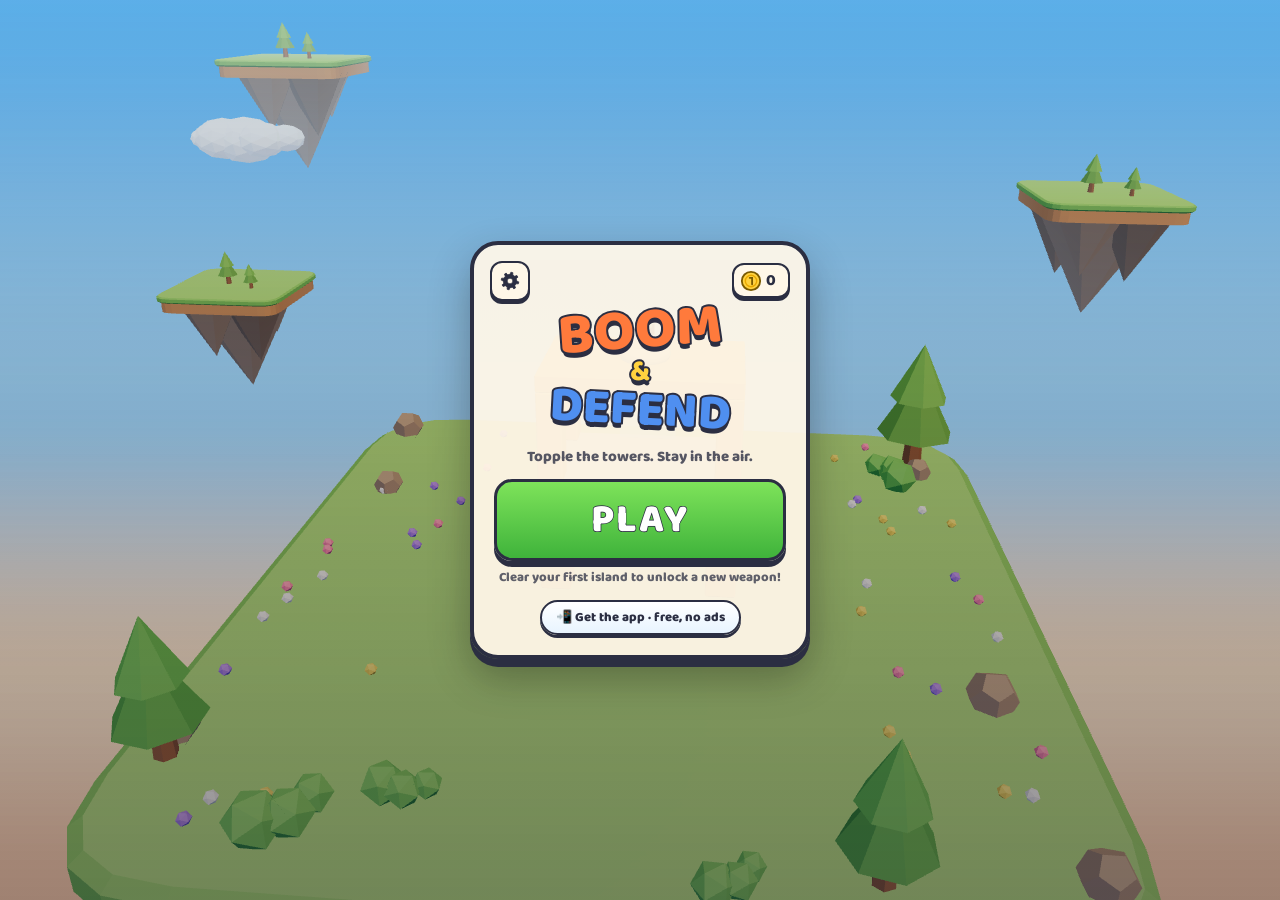
==== commit 033802f5: "play/: get-the-app button, harder daily/weekly" ====
--- a/play/index.html
+++ b/play/index.html
@@ -15,10 +15,10 @@
     <meta property="og:type" content="website">
     <meta name="twitter:card" content="summary_large_image">
     <link rel="icon" href="data:image/svg+xml,%3Csvg xmlns='http://www.w3.org/2000/svg' viewBox='0 0 64 64'%3E%3Ccircle cx='30' cy='36' r='22' fill='%232f3346'/%3E%3Cpath d='M44 18l8-8' stroke='%23ffd23f' stroke-width='6' stroke-linecap='round'/%3E%3C/svg%3E" />
-    <script type="module" crossorigin src="./assets/index-Dnm7oZ9Y.js"></script>
+    <script type="module" crossorigin src="./assets/index-Bb9F_3lD.js"></script>
     <link rel="modulepreload" crossorigin href="./assets/physics-BbGSuU-M.js">
     <link rel="modulepreload" crossorigin href="./assets/three-DJqH2rhj.js">
-    <link rel="stylesheet" crossorigin href="./assets/index-D4ng5U7f.css">
+    <link rel="stylesheet" crossorigin href="./assets/index-QNAFebd8.css">
   </head>
   <body>
     <div id="app">
@@ -105,6 +105,7 @@
             <button class="tile-btn" data-action="arsenal"><span class="tile-ico">🛒</span><span>ARSENAL</span></button>
             <button class="tile-btn" data-action="trophies"><span class="tile-ico">🏆</span><span id="trophy-count">TROPHIES</span></button>
           </div>
+          <button class="web-get hidden" id="web-get" data-action="get-app"><span aria-hidden="true">📲</span> Get the app · free, no ads</button>
           <div class="best-line full-only">BEST <b id="start-best">0</b><span class="gold-star hidden" id="start-gold" title="Cleared island 100 in endless">★</span></div>
         </div>
       </section>
@@ -211,6 +212,7 @@
           <div class="over-stats" id="over-stats"></div>
           <div class="new-best hidden" id="new-best">NEW BEST!</div>
           <div class="over-btns" id="over-btns"></div>
+          <button class="link-btn web-get-link hidden" id="web-get-result" data-action="get-app">📲 Play it on your phone · free</button>
         </div>
       </section>
     </div>
--- a/play/assets/index-QNAFebd8.css
+++ b/play/assets/index-QNAFebd8.css
@@ -0,0 +1 @@
+@font-face{font-family:"Baloo 2";font-style:normal;font-display:swap;font-weight:600;src:url(./baloo-2-latin-600-normal-tIfxVoAe.woff2) format("woff2"),url(./baloo-2-latin-600-normal-B4tNaogw.woff) format("woff")}@font-face{font-family:"Baloo 2";font-style:normal;font-display:swap;font-weight:800;src:url(./baloo-2-latin-800-normal-BbF3Etk1.woff2) format("woff2"),url(./baloo-2-latin-800-normal-B8BXfZF7.woff) format("woff")}@font-face{font-family:"Baloo 2";font-style:normal;font-display:swap;font-weight:600;src:url(./baloo-2-latin-ext-600-normal-DiVeaYrH.woff2) format("woff2"),url(./baloo-2-latin-ext-600-normal-CFaB2nBN.woff) format("woff")}@font-face{font-family:"Baloo 2";font-style:normal;font-display:swap;font-weight:800;src:url(./baloo-2-latin-ext-800-normal-C_Iwmf1s.woff2) format("woff2"),url(./baloo-2-latin-ext-800-normal-D-iCxxqE.woff) format("woff")}:root{--ink: #2b2e42;--cream: #fff7e8;--gold: #ffd23f;--red: #ef4b3f;--green: #7dff4a;--sky: #5fb6f2;--safe-top: env(safe-area-inset-top, 0px);--safe-bottom: env(safe-area-inset-bottom, 0px);font-family:"Baloo 2",Nunito,Trebuchet MS,Segoe UI,system-ui,-apple-system,Roboto,sans-serif}*{box-sizing:border-box;-webkit-tap-highlight-color:transparent;user-select:none;-webkit-user-select:none;-webkit-touch-callout:none}html,body{margin:0;height:100%;overflow:hidden;background:#5fb6f2;overscroll-behavior:none}#app{position:fixed;inset:0;overflow:hidden}#game{position:absolute;inset:0;width:100%;height:100%;display:block;touch-action:none}.hidden{display:none!important}#hud{position:absolute;top:0;left:0;right:0;padding:calc(var(--safe-top) + 10px) 12px 8px;display:flex;align-items:center;gap:8px;pointer-events:none;z-index:5}.hud-left,.hud-right{flex:1 1 0;display:flex;align-items:center;min-width:0}.hud-right{justify-content:flex-end;gap:8px}.hud-mid{flex:0 0 auto}.health{display:flex;align-items:center;gap:4px;width:100%;max-width:170px}.hud-icon{width:32px;height:26px;flex:0 0 auto;filter:drop-shadow(0 2px 0 rgba(0,0,0,.25))}.bar{position:relative;flex:1;height:18px;border-radius:10px;background:#2b2e428c;border:2.5px solid var(--ink);overflow:hidden;box-shadow:0 2px #0003}.bar-fill{position:absolute;inset:0;width:100%;background:linear-gradient(180deg,#8dff7a,#3cc13b);border-radius:7px;transition:width .25s ease,background .25s}.bar-fill.mid{background:linear-gradient(180deg,#ffe066,#f0a92a)}.bar-fill.low{background:linear-gradient(180deg,#ff8a7a,#e0362c)}#health-text{position:absolute;inset:0;display:grid;place-items:center;font-size:12px;font-weight:900;color:#fff;text-shadow:0 1px 0 var(--ink),0 -1px 0 var(--ink),1px 0 0 var(--ink),-1px 0 0 var(--ink)}.health.hit .bar{animation:shake .3s}.chip{background:var(--cream);color:var(--ink);border:2.5px solid var(--ink);border-radius:14px;padding:2px 10px;font-weight:900;font-size:13px;letter-spacing:.5px;box-shadow:0 3px 0 var(--ink);white-space:nowrap}.chip b{font-size:16px;color:var(--red)}.scores{text-align:right;line-height:1}.score{font-size:22px;font-weight:900;color:#fff;-webkit-text-stroke:1.5px var(--ink);paint-order:stroke fill;text-shadow:0 2px 0 var(--ink)}.score.bump{animation:bump .25s}.best{display:flex;align-items:center;justify-content:flex-end;gap:2px;font-size:12px;font-weight:800;color:var(--cream);text-shadow:0 1px 0 var(--ink),0 0 2px var(--ink)}.best svg{width:13px;height:13px}.icon-btn{pointer-events:auto;width:40px;height:40px;border-radius:12px;border:2.5px solid var(--ink);background:var(--cream);box-shadow:0 3px 0 var(--ink);display:grid;place-items:center;padding:0;cursor:pointer}.icon-btn svg{width:20px;height:20px;fill:var(--ink)}.icon-btn:active{transform:translateY(2px);box-shadow:0 1px 0 var(--ink)}#tray{position:absolute;left:50%;bottom:calc(var(--safe-bottom) + 14px);transform:translate(-50%);display:flex;align-items:flex-end;gap:16px;padding:10px 18px 12px;border-radius:26px;background:#fff7e8e0;border:3px solid var(--ink);box-shadow:0 5px 0 var(--ink),0 10px 24px #00000040;z-index:6;transition:transform .28s cubic-bezier(.5,0,.75,0),opacity .22s}#tray.away{transform:translate(-50%,calc(100% + 40px + var(--safe-bottom)));opacity:0;pointer-events:none}#tray.back{transition:transform .38s cubic-bezier(.2,1.4,.4,1),opacity .2s}.weapon{width:58px;height:58px;border-radius:50%;border:3px solid var(--ink);background:radial-gradient(circle at 35% 30%,#fff,#dfe9f5);box-shadow:0 4px 0 var(--ink);padding:7px;cursor:pointer;transition:transform .18s cubic-bezier(.2,1.5,.4,1),background .2s,box-shadow .2s;transform-origin:50% 100%}.weapon svg{width:100%;height:100%;display:block;pointer-events:none}.weapon.selected{transform:scale(1.32);background:radial-gradient(circle at 35% 30%,#fff8c8,var(--gold));box-shadow:0 4px 0 var(--ink),0 0 0 4px #ffd23f73}.weapon:active{filter:brightness(.92)}#banner{position:absolute;left:0;right:0;top:27%;text-align:center;pointer-events:none;z-index:4;opacity:0}#banner.show{animation:banner 1.5s ease forwards}.banner-title{font-size:42px;font-weight:900;color:#fff;letter-spacing:1px;-webkit-text-stroke:3px var(--ink);paint-order:stroke fill;text-shadow:0 4px 0 var(--ink)}.banner-sub{margin-top:4px;font-size:18px;font-weight:900;color:var(--gold);-webkit-text-stroke:2px var(--ink);paint-order:stroke fill}#fx-layer{position:absolute;inset:0;pointer-events:none;z-index:3;overflow:hidden}.pop{position:absolute;transform:translate(-50%,-50%);font-weight:900;font-size:18px;color:#fff;-webkit-text-stroke:2px var(--ink);paint-order:stroke fill;white-space:nowrap;animation:pop .95s ease-out forwards}.pop.big{font-size:24px;color:var(--gold)}.pop.chain{font-size:22px;color:#ff7ad1}.pop.bad{color:#ff6b5e}.pop.heal{color:var(--green)}.pop.ice{color:#8fe3ff}#vignette{position:absolute;inset:0;pointer-events:none;z-index:2;box-shadow:inset 0 0 90px 30px #ff281e8c;opacity:0;transition:opacity .4s}#vignette.on{opacity:1;transition:opacity .05s}.screen{position:absolute;inset:0;display:grid;place-items:center;padding:24px;z-index:10;background:radial-gradient(ellipse at center,#2b2e4240,#2b2e4299);animation:fade .25s ease}#screen-start{background:linear-gradient(180deg,#2b2e420d,#2b2e4273)}.panel{width:min(340px,100%);background:var(--cream);border:4px solid var(--ink);border-radius:28px;box-shadow:0 8px 0 var(--ink),0 18px 40px #0000004d;padding:22px 20px 20px;text-align:center;color:var(--ink);animation:popin .35s cubic-bezier(.2,1.5,.4,1)}.title-panel.booting{visibility:hidden}.title-panel{background:#fff7e8f0}.logo{margin:0;line-height:.9;font-weight:900;display:flex;flex-direction:column;align-items:center}.logo span{-webkit-text-stroke:4px var(--ink);paint-order:stroke fill;text-shadow:0 5px 0 var(--ink)}.logo .l1{font-size:58px;color:#ff7a3c;transform:rotate(-4deg)}.logo .amp{font-size:30px;color:var(--gold);margin:2px 0}.logo .l2{font-size:50px;color:#4f8ff0;transform:rotate(3deg)}.tagline{margin:12px 0 10px;font-weight:800;font-size:15px;opacity:.8}.howto{list-style:none;padding:0;margin:0 0 16px;font-weight:700;font-size:14px;text-align:left;display:inline-block}.howto li{margin:4px 0;display:flex;align-items:center;gap:8px}.howto .dot{width:26px;text-align:center}h2{margin:0 0 16px;font-size:34px;font-weight:900;color:#fff;-webkit-text-stroke:3px var(--ink);paint-order:stroke fill;text-shadow:0 4px 0 var(--ink)}.over-title{color:#ff6b5e}.over-title.won{color:var(--gold)}.chip small{font-size:11px;color:var(--ink);opacity:.6}.big-btn,.mid-btn{display:block;width:100%;border:3px solid var(--ink);border-radius:18px;font-family:inherit;font-weight:900;cursor:pointer;color:#fff;-webkit-text-stroke:1.5px var(--ink);paint-order:stroke fill}.big-btn{font-size:28px;padding:12px;background:linear-gradient(180deg,#7ee35a,#3fb33b);box-shadow:0 6px 0 var(--ink);letter-spacing:2px}.big-btn:active,.mid-btn:active{transform:translateY(4px);box-shadow:0 2px 0 var(--ink)}.mid-btn{margin-top:12px;font-size:18px;padding:9px;background:linear-gradient(180deg,#ffb35c,#f0812a);box-shadow:0 5px 0 var(--ink)}.mid-btn .btn-ico{width:18px;height:18px;vertical-align:-3px;margin-right:4px}.mid-btn[disabled]{opacity:.7}#run-choice{position:fixed;inset:0;z-index:44;display:grid;place-items:center;padding:16px;background:#1416248c;animation:fade .2s ease}.rc-panel{position:relative}.rc-close{position:absolute;top:10px;right:10px}.rc-title{margin:2px 0 14px;font-size:26px;font-weight:900}.rc-continue{font-size:19px;letter-spacing:.5px}.rc-continue[disabled]{background:linear-gradient(180deg,#c9c5bd,#a8a49c);box-shadow:0 4px 0 var(--ink);opacity:.75;cursor:default;transform:none}.rc-price{display:inline-flex;align-items:center;gap:3px;margin-left:8px}.rc-price .coin-ico{width:20px;height:20px}.rc-text{margin:0 4px 16px;font-size:16px;font-weight:700;line-height:1.35}.rc-yes{font-size:22px}.rc-note{margin:8px 4px 4px;font-size:13px;font-weight:700;opacity:.75}.mid-btn.ghost{background:linear-gradient(180deg,#a9c8f5,#6f9be0)}.best-line{margin-top:14px;font-weight:800;font-size:15px}.over-stats{display:flex;justify-content:space-around;margin-bottom:14px}.over-stats div{display:flex;flex-direction:column;font-weight:800;font-size:12px;opacity:.9}.over-stats b{font-size:26px;font-weight:900}.new-best{font-weight:900;font-size:20px;color:var(--gold);-webkit-text-stroke:2px var(--ink);paint-order:stroke fill;margin-bottom:14px;animation:pulse .8s ease-in-out infinite alternate}@keyframes pop{0%{opacity:0;transform:translate(-50%,-30%) scale(.5)}15%{opacity:1;transform:translate(-50%,-60%) scale(1.15)}to{opacity:0;transform:translate(-50%,-190%) scale(1)}}@keyframes banner{0%{opacity:0;transform:scale(.6)}12%{opacity:1;transform:scale(1.08)}20%{transform:scale(1)}80%{opacity:1}to{opacity:0;transform:translateY(-20px)}}@keyframes popin{0%{transform:scale(.7);opacity:0}to{transform:scale(1);opacity:1}}@keyframes fade{0%{opacity:0}}@keyframes bump{50%{transform:scale(1.18)}}@keyframes shake{25%{transform:translate(-4px)}75%{transform:translate(4px)}}@keyframes pulse{to{transform:scale(1.1)}}.weapon.fresh{animation:slot-in .45s cubic-bezier(.2,1.6,.4,1)}.weapon.fresh.selected{animation:slot-in-sel .45s cubic-bezier(.2,1.6,.4,1)}@keyframes slot-in{0%{transform:scale(.2) rotate(-90deg)}to{transform:scale(1) rotate(0)}}@keyframes slot-in-sel{0%{transform:scale(.2) rotate(-90deg)}to{transform:scale(1.32) rotate(0)}}#hint{position:absolute;z-index:7;pointer-events:none;width:0;height:0}.hint-hand{position:absolute;left:-8px;top:-4px;width:46px;height:46px;filter:drop-shadow(0 3px 0 rgba(43,46,66,.6))}.hint-hand svg{width:100%;height:100%}.hint-text{position:absolute;left:50%;top:54px;transform:translate(-50%);white-space:nowrap;background:var(--cream);color:var(--ink);border:3px solid var(--ink);border-radius:14px;padding:6px 12px;font-weight:900;font-size:15px;box-shadow:0 4px 0 var(--ink);animation:popin .3s cubic-bezier(.2,1.5,.4,1)}#hint.hint-point .hint-text{top:-64px}#hint.hint-point .hint-hand{top:-50px;transform:rotate(180deg);animation:hint-bob .8s ease-in-out infinite alternate}#hint.hint-tap .hint-hand{animation:hint-tap 1.1s ease-in-out infinite}#hint.hint-drag .hint-hand{animation:hint-drag 1.8s ease-in-out infinite}@keyframes hint-tap{0%,to{transform:translate(10px,14px) scale(1)}45%{transform:translate(0) scale(.88)}}@keyframes hint-drag{0%{transform:translate(0) scale(.9);opacity:0}15%{opacity:1}70%{transform:translate(46px,-36px) scale(.9);opacity:1}to{transform:translate(46px,-36px) scale(1);opacity:0}}@keyframes hint-bob{to{transform:rotate(180deg) translateY(-10px)}}#warn-layer{position:absolute;inset:0;pointer-events:none;z-index:3;overflow:hidden}.warn{position:absolute;left:0;top:0;width:0;height:0;will-change:transform}.warn-ring{position:absolute;left:-22px;top:-22px;width:44px;height:44px;border-radius:50%;border:3px solid #ff3b2f;box-shadow:0 0 10px #ff3b2fb3,inset 0 0 8px #ff3b2f80;animation:warn-pulse .35s ease-in-out infinite alternate}.warn-ring:after{content:"!";position:absolute;inset:0;display:grid;place-items:center;color:#fff;font-weight:900;font-size:20px;-webkit-text-stroke:2px #7a1f2c;paint-order:stroke fill}.warn.heavy .warn-ring{border-color:#ffb020;box-shadow:0 0 14px #ffb020cc;width:56px;height:56px;left:-28px;top:-28px}.warn-arrow{display:none;position:absolute;left:12px;top:-10px;width:0;height:0;border-top:10px solid transparent;border-bottom:10px solid transparent;border-left:16px solid #ff3b2f;transform-origin:-12px 10px}.warn.edge .warn-arrow{display:block}.warn.edge .warn-ring{width:34px;height:34px;left:-17px;top:-17px}.crack{position:absolute;width:220px;height:220px;margin:-110px 0 0 -110px;transform:rotate(var(--rot));filter:drop-shadow(0 0 2px rgba(0,0,0,.5));animation:crack-fade 1.6s ease-out forwards}.crack svg{width:100%;height:100%}#app.low-hull #vignette{opacity:1;animation:low-hull .9s ease-in-out infinite alternate}@keyframes warn-pulse{to{opacity:.55}}@keyframes spin{to{rotate:360deg}}@keyframes crack-fade{0%{opacity:0;scale:.6}8%{opacity:1;scale:1}70%{opacity:.9}to{opacity:0}}@keyframes low-hull{0%{opacity:.25}to{opacity:.6}}.weapon.super{background:radial-gradient(circle at 35% 30%,#fff6c8,#ffb020);box-shadow:0 4px 0 var(--ink),0 0 0 3px #ffd23f,0 0 18px 6px #ffbe28bf;animation:super-glow .9s ease-in-out infinite alternate}.weapon.super.selected{transform:scale(1.32)}@keyframes super-glow{0%{box-shadow:0 4px 0 var(--ink),0 0 0 3px #ffd23f,0 0 10px 3px #ffbe288c}to{box-shadow:0 4px 0 var(--ink),0 0 0 3px #fff2a8,0 0 22px 9px #ffd23fe6}}#white-flash{position:absolute;inset:0;background:#fffdf2;opacity:0;pointer-events:none;z-index:8}#white-flash.on{animation:white-flash 1.1s ease-out forwards}@keyframes white-flash{0%{opacity:0}6%{opacity:.95}to{opacity:0}}.warn.beam .warn-ring{border-color:#ff3ad8;box-shadow:0 0 14px #ff3ad8d9,inset 0 0 8px #ff3ad880}.warn.beam .warn-arrow{border-left-color:#ff3ad8}#app:after{content:"";position:absolute;inset:0;pointer-events:none;z-index:2;box-shadow:inset 0 0 80px 26px #ff3ad88c;opacity:0;transition:opacity .2s}#app.beamed:after{animation:beamed .18s ease-in-out infinite alternate}@keyframes beamed{0%{opacity:.55}to{opacity:1}}.run-stars{display:flex;justify-content:center;gap:6px;margin:-6px 0 6px;font-size:46px;line-height:1}.run-stars span{color:#d9d2c4;-webkit-text-stroke:2.5px var(--ink);paint-order:stroke fill}.run-stars span.on{color:var(--gold);animation:star-pop .45s cubic-bezier(.2,1.8,.4,1) both}.run-stars span:nth-child(2){font-size:58px;transform:translateY(-6px)}.star-list{list-style:none;padding:0;margin:0 0 12px;font-weight:800;font-size:13px;text-align:left;display:inline-block;opacity:.55}.star-list li.ok{opacity:1}.star-list li{margin:2px 0}.star-list b{color:var(--gold);-webkit-text-stroke:1px var(--ink);margin-right:6px}.best-run{margin-top:4px;font-weight:800;font-size:13px;opacity:.85}.mini-stars{color:var(--gold);-webkit-text-stroke:1px var(--ink);letter-spacing:1px}.mini-stars i{font-style:normal;color:#d9d2c4}@keyframes star-pop{0%{transform:scale(0) rotate(-40deg)}to{transform:scale(1) rotate(0)}}.run-stars span:nth-child(2).on{animation-name:star-pop-mid}@keyframes star-pop-mid{0%{transform:translateY(-6px) scale(0) rotate(-40deg)}to{transform:translateY(-6px) scale(1) rotate(0)}}.hp-bar{position:absolute;left:0;top:0;width:44px;height:8px;border-radius:5px;background:#2b2e42bf;border:2px solid var(--ink);overflow:hidden;will-change:transform}.hp-bar i{display:block;height:100%;background:linear-gradient(180deg,#ff8a7a,#e0362c);transition:width .15s ease-out}.hp-bar[data-kind=core] i{background:linear-gradient(180deg,#ffb0e0,#ff4fa3)}.hp-bar[data-kind=pylon] i{background:linear-gradient(180deg,#c8fbff,#22d8ff)}.hp-bar.shielded{border-color:#22d8ff;box-shadow:0 0 8px #22d8ffcc}.title-panel .big-btn+.sub-line{margin-bottom:12px}.sub-line{margin-top:6px;font-weight:800;font-size:13px;opacity:.75}.big-btn.run-btn{background:linear-gradient(180deg,#7cc4ff,#3d86e6)}#btn-continue{margin-top:10px;font-size:16px}.mini-star,.gold-star{color:var(--gold);-webkit-text-stroke:1px #7a5a00;paint-order:stroke fill}.gold-star{margin-left:4px;font-size:1.25em;line-height:1;filter:drop-shadow(0 0 4px rgba(255,210,63,.9));animation:gold-glint 2.4s ease-in-out infinite}.best .gold-star{font-size:14px;margin-left:2px}@keyframes gold-glint{0%,to{filter:drop-shadow(0 0 2px rgba(255,210,63,.6))}50%{filter:drop-shadow(0 0 7px rgba(255,230,120,1))}}#hud.campaign .best{display:none}#island-pre{color:var(--ink);opacity:.65}.gold-big{font-size:92px;line-height:1;margin:-8px 0 6px;color:var(--gold);-webkit-text-stroke:3px #7a5a00;paint-order:stroke fill;filter:drop-shadow(0 0 16px rgba(255,220,90,.95));animation:star-pop .6s cubic-bezier(.2,1.8,.4,1) .3s both,gold-glint 2.4s ease-in-out 1s infinite}.over-btns .big-btn{margin-top:2px}.rewards{display:flex;flex-direction:column;gap:8px;margin:0 0 12px}.rewards:empty{display:none}.reward{display:flex;align-items:center;gap:10px;text-align:left;background:linear-gradient(180deg,#fff3c4,#ffe08a);border:3px solid var(--ink);border-radius:16px;padding:6px 10px 6px 6px;box-shadow:0 4px 0 var(--ink);animation:reward-in .45s cubic-bezier(.2,1.6,.4,1) both}.reward b{display:block;font-size:14px;font-weight:900}.reward span{display:block;font-size:12px;font-weight:700;opacity:.8}.reward-icon{flex:none;width:46px;height:46px;border-radius:12px;background:var(--cream);border:2.5px solid var(--ink);display:grid;place-items:center}.reward-icon svg{width:36px;height:36px}@keyframes reward-in{0%{opacity:0;transform:scale(.6) rotate(-3deg)}to{opacity:1;transform:none}}#screen-campaign{place-items:stretch;padding:calc(var(--safe-top) + 12px) 12px calc(var(--safe-bottom) + 12px);background:linear-gradient(180deg,#2b2e4259,#2b2e42a6)}.camp{width:min(440px,100%);margin:0 auto;height:100%;display:flex;flex-direction:column;min-height:0;color:var(--ink)}.camp-head{display:flex;align-items:center;gap:10px;margin-bottom:10px}.camp-head .icon-btn{color:var(--ink)}.camp-head h3{flex:1;margin:0;font-size:28px;font-weight:900;color:#fff;-webkit-text-stroke:2.5px var(--ink);paint-order:stroke fill;text-shadow:0 3px 0 var(--ink)}.camp-stars{background:var(--cream);border:2.5px solid var(--ink);border-radius:14px;padding:3px 10px;font-weight:900;font-size:16px;box-shadow:0 3px 0 var(--ink)}.camp-stars span{color:var(--gold);-webkit-text-stroke:1px #7a5a00}.camp-stars small{opacity:.55;font-size:12px}.arsenal{display:grid;grid-template-columns:repeat(7,minmax(0,1fr));flex-shrink:0;gap:5px;background:var(--cream);border:3px solid var(--ink);border-radius:18px 18px 6px 6px;padding:8px;box-shadow:0 4px 0 var(--ink)}.arm{position:relative;min-width:0;aspect-ratio:1;border:2.5px solid var(--ink);border-radius:12px;background:#fff;padding:3px;cursor:pointer}.arm svg{width:100%;height:100%;display:block}.arm.super{background:linear-gradient(180deg,#fff6c8,#ffd96a)}.arm.picked{outline:3px solid #4f8ff0;outline-offset:1px}.arm.locked>svg{filter:grayscale(1) brightness(.35) opacity(.45)}.arm .lock{position:absolute;right:-5px;bottom:-5px;width:16px;height:16px;border-radius:50%;background:var(--cream);border:2px solid var(--ink);display:grid;place-items:center}.arm .lock svg{width:10px;height:10px}.arsenal-info{flex-shrink:0;min-height:36px;margin:8px 2px 10px;padding:6px 10px;background:#fff7e8eb;border:2.5px solid var(--ink);border-radius:6px 6px 14px 14px;font-weight:700;font-size:13px;line-height:1.25}.arsenal-info .muted{opacity:.65}.chapters{flex:1;min-height:0;overflow-y:auto;-webkit-overflow-scrolling:touch;touch-action:pan-y;overscroll-behavior:contain;display:flex;flex-direction:column;gap:12px;padding:2px 2px 10px}.chapter{position:relative;flex:none;border:3px solid var(--ink);border-radius:20px;padding:10px 10px 12px;background:linear-gradient(180deg,var(--s1) 0%,var(--s2) 62%,var(--g) 62%,var(--g) 100%);box-shadow:0 5px 0 var(--ink);overflow:hidden}.ch-title{display:flex;align-items:center;gap:8px;font-weight:900;font-size:17px;color:#fff;-webkit-text-stroke:2px var(--ink);paint-order:stroke fill;text-shadow:0 2px 0 var(--ink);margin-bottom:8px}.ch-num{display:grid;place-items:center;width:24px;height:24px;border-radius:50%;background:var(--cream);color:var(--ink);-webkit-text-stroke:0;text-shadow:none;border:2px solid var(--ink);font-size:14px}.ch-levels{display:grid;grid-template-columns:repeat(4,1fr);gap:8px}.lvl{position:relative;border:3px solid var(--ink);border-radius:14px;background:var(--cream);box-shadow:0 4px 0 var(--ink);padding:6px 2px 4px;font-family:inherit;color:var(--ink);cursor:pointer}.lvl:active{transform:translateY(3px);box-shadow:0 1px 0 var(--ink)}.lvl b{display:block;font-size:22px;font-weight:900;line-height:1.1}.lvl.fortress{background:linear-gradient(180deg,#ffe3c2,#f6c08a)}.lvl.next{animation:lvl-next 1.1s ease-in-out infinite alternate}@keyframes lvl-next{0%{box-shadow:0 4px 0 var(--ink),0 0 #ffd23fe6}to{box-shadow:0 4px 0 var(--ink),0 0 0 5px #ffd23fe6}}.lvl.locked{opacity:.55;cursor:default;filter:grayscale(.7)}.lvl-stars{display:flex;justify-content:center;gap:1px;font-size:13px;line-height:1}.lvl-stars i{font-style:normal;color:#d4ccbd;-webkit-text-stroke:1px var(--ink);paint-order:stroke fill}.lvl-stars i.on{color:var(--gold)}.lvl-reward{position:absolute;top:-8px;right:-8px;width:26px;height:26px;border-radius:50%;background:#fff;border:2px solid var(--ink);padding:2px}.lvl-reward svg{width:100%;height:100%;display:block}.ch-lock{position:absolute;inset:0;display:flex;align-items:center;justify-content:center;gap:6px;background:#2b2e428c;color:#fff;font-weight:900;font-size:15px;text-shadow:0 1px 2px var(--ink)}.ch-lock svg{width:22px;height:22px}.ch-lock svg rect,.ch-lock svg path{fill:#fff;stroke:#fff}.ch-lock svg path{fill:none}.over-stats{gap:6px}.over-stats div{flex:1 1 0;min-width:0}.over-stats b{font-size:clamp(16px,5.6vw,24px);white-space:nowrap}.star-list li:not(.ok) b{color:#d4ccbd}.warn-ring{border:2.5px solid rgba(255,122,74,.95);box-shadow:0 0 8px #ff7a4a80;animation:warn-pulse .7s ease-in-out infinite alternate}.warn-ring:after{content:none}.warn.heavy .warn-ring{border-color:#ffb020f2;box-shadow:0 0 8px #ffb02080}.warn-arrow{border-left-color:#ff7a4af2}.crack{width:140px;height:140px;margin:-70px 0 0 -70px;animation-duration:1.05s}#app.low-hull #vignette{animation:low-hull 1.8s ease-in-out infinite alternate}@keyframes low-hull{0%{opacity:.12}to{opacity:.38}}#tray{bottom:calc(var(--safe-bottom) + 34px);gap:8px;padding:8px 14px;border-radius:30px;touch-action:none}.weapon{position:relative;width:76px;height:76px;border:none;border-radius:22px;background:none;box-shadow:none;padding:5px;touch-action:none}.weapon+.weapon:after,.weapon-unused-divider{content:"";position:absolute;left:-5px;top:18%;bottom:18%;width:2px;border-radius:2px;background:#2b2e421f}.weapon svg{filter:drop-shadow(0 3px 0 rgba(43,46,66,.28))}.weapon.armed{transform:translateY(-18px) scale(1.16)}.weapon.armed:before{content:"";position:absolute;left:14%;right:14%;bottom:-14px;height:12px;border-radius:50%;background:radial-gradient(closest-side,#ffbe28e6,#ffbe2800)}.weapon.armed svg{animation:armed-bob .9s ease-in-out infinite alternate}@keyframes armed-bob{to{transform:translateY(-3px) rotate(-4deg)}}.weapon.lifted{opacity:.3;transform:scale(.9)}.weapon.super,.weapon.super.armed{background:none;box-shadow:none;animation:none}.weapon.super svg{filter:drop-shadow(0 0 6px rgba(255,200,40,.95)) drop-shadow(0 3px 0 rgba(43,46,66,.28));animation:super-icon .9s ease-in-out infinite alternate}@keyframes super-icon{to{filter:drop-shadow(0 0 12px rgba(255,220,90,1)) drop-shadow(0 3px 0 rgba(43,46,66,.28))}}.weapon.fresh,.weapon.fresh.armed{animation:slot-in .45s cubic-bezier(.2,1.6,.4,1)}#tray.nudge{animation:tray-nudge .45s ease}@keyframes tray-nudge{0%,to{transform:translate(-50%)}20%{transform:translate(calc(-50% - 9px)) translateY(-6px)}45%{transform:translate(calc(-50% + 8px)) translateY(-6px)}70%{transform:translate(calc(-50% - 4px))}}#drag-ghost{position:absolute;left:0;top:0;width:0;height:0;z-index:8;pointer-events:none;will-change:transform}#drag-ghost svg{position:absolute;width:84px;height:84px;left:-42px;top:-70px;filter:drop-shadow(0 6px 4px rgba(0,0,0,.35));transition:width .15s,height .15s,left .15s,top .15s,opacity .15s}#drag-ghost.aiming svg{width:40px;height:40px;left:14px;top:-6px;opacity:.9}#hint.hint-lift .hint-text{top:-72px}#hint.hint-lift .hint-hand{top:-10px;animation:hint-lift 1.6s ease-in-out infinite}@keyframes hint-lift{0%{transform:translate(0) scale(.9);opacity:0}15%{opacity:1}75%{transform:translateY(-150px) scale(.9);opacity:1}to{transform:translateY(-150px) scale(1);opacity:0}}.coin-ico{width:18px;height:18px;flex:none;vertical-align:-3px}.coin-chip{display:inline-flex;align-items:center;gap:4px;margin-top:4px;padding:1px 9px 1px 4px;border-radius:12px;background:#2b2e428c;color:#fff;font-weight:900;font-size:13px}.coin-chip.big{margin:0;padding:3px 12px 3px 6px;font-size:16px;background:var(--cream);color:var(--ink);border:2.5px solid var(--ink);box-shadow:0 3px 0 var(--ink)}.coin-chip.big .coin-ico{width:22px;height:22px}.coin-chip.bump{animation:bump .25s}.hud-mid{display:flex;flex-direction:column;align-items:center}#coin-fly{position:absolute;inset:0;pointer-events:none;z-index:9}.fly-coin{position:absolute;left:0;top:0;width:22px;height:22px;margin:-11px 0 0 -11px;animation:fly-coin .85s cubic-bezier(.45,0,.6,1) both}.fly-coin svg{width:100%;height:100%;filter:drop-shadow(0 2px 0 rgba(0,0,0,.3))}@keyframes fly-coin{0%{transform:translate(var(--sx),var(--sy)) scale(.3);opacity:0}15%{opacity:1}35%{transform:translate(var(--mx),var(--my)) scale(1.25)}to{transform:translate(var(--tx),var(--ty)) scale(.8);opacity:1}}.pop.coin{color:var(--gold)}.panel-top{display:flex;justify-content:space-between;align-items:center;margin:-6px -4px 4px}.menu-row{display:grid;grid-template-columns:repeat(4,minmax(0,1fr));gap:7px;margin-top:12px}.tile-btn{position:relative;display:flex;flex-direction:column;align-items:center;gap:2px;padding:8px 2px 6px;border:3px solid var(--ink);border-radius:16px;background:linear-gradient(180deg,#fff,#ece4d4);box-shadow:0 4px 0 var(--ink);font-family:inherit;font-weight:900;font-size:12px;color:var(--ink);cursor:pointer}.tile-btn:active{transform:translateY(3px);box-shadow:0 1px 0 var(--ink)}.tile-ico{font-size:22px;line-height:1}.tile-badge{position:absolute;top:-8px;right:-6px;width:22px;height:22px;border-radius:50%;background:#3fb33b;color:#fff;border:2px solid var(--ink);font-style:normal;font-size:12px;display:grid;place-items:center}.toggle-row{display:grid;grid-template-columns:1fr 1fr;gap:8px}.toggle-row .mid-btn{font-size:14px}#screen-arsenal,#screen-trophies{place-items:stretch;padding:calc(var(--safe-top) + 12px) 12px calc(var(--safe-bottom) + 12px);background:linear-gradient(180deg,#2b2e4259,#2b2e42a6)}.shop-grid{display:grid;grid-template-columns:repeat(3,1fr);gap:8px;overflow-y:auto;touch-action:pan-y;padding:2px;min-height:0;flex:1;align-content:start}.shop-card{position:relative;display:flex;flex-direction:column;align-items:center;gap:2px;padding:8px 4px 6px;border:3px solid var(--ink);border-radius:16px;background:var(--cream);box-shadow:0 4px 0 var(--ink);font-family:inherit;color:var(--ink);cursor:pointer}.shop-card.super{background:linear-gradient(180deg,#fff6c8,#ffe08a)}.shop-card.picked{outline:3px solid #4f8ff0;outline-offset:1px}.shop-card b{font-size:12px;font-weight:900;line-height:1.1}.shop-card em{font-style:normal;font-weight:900;font-size:12px;display:inline-flex;align-items:center;gap:2px}.shop-card em.owned{color:#2f9a2c}.shop-card em.lock svg{width:14px;height:14px}.shop-card.locked .shop-ico svg{filter:grayscale(.85) opacity(.55)}.shop-ico svg{width:52px;height:52px;display:block}.new-badge{position:absolute;top:-8px;right:-6px;padding:1px 6px;border-radius:8px;background:var(--red);color:#fff;border:2px solid var(--ink);font-style:normal;font-weight:900;font-size:10px}.shop-detail{margin-top:10px;background:var(--cream);border:3px solid var(--ink);border-radius:18px;box-shadow:0 5px 0 var(--ink);padding:10px 12px 12px;color:var(--ink)}.shop-detail-head{display:flex;align-items:center;gap:10px;margin-bottom:8px;text-align:left}.shop-detail-head b{display:block;font-size:18px;font-weight:900}.shop-detail-head span{font-weight:700;font-size:13px;opacity:.8}.buy-btn{display:flex;align-items:center;justify-content:center;gap:6px;font-size:24px}.buy-btn .coin-ico{width:26px;height:26px}.buy-btn:disabled{filter:grayscale(.8);opacity:.6}.shop-note{margin-top:6px;text-align:center;font-weight:800;font-size:14px;opacity:.8}.shop-note.owned{color:#2f9a2c;opacity:1}.trophy-list{flex:1;min-height:0;overflow-y:auto;touch-action:pan-y;display:flex;flex-direction:column;gap:8px;padding:2px 2px 10px}.trophy{display:flex;align-items:center;gap:10px;padding:8px 10px;border:3px solid var(--ink);border-radius:16px;background:#fff7e8cc;color:var(--ink);box-shadow:0 4px 0 var(--ink);opacity:.75}.trophy.done{background:linear-gradient(180deg,#fff3c4,#ffe08a);opacity:1}.trophy-ico{font-size:24px}.trophy div{flex:1;text-align:left}.trophy b{display:block;font-weight:900;font-size:15px}.trophy div span{font-weight:700;font-size:12px;opacity:.8}.trophy em{font-style:normal;font-weight:900;font-size:13px;display:inline-flex;align-items:center;gap:3px}#toast{position:absolute;left:50%;top:calc(var(--safe-top) + 74px);z-index:12;display:flex;align-items:center;gap:8px;padding:6px 14px 6px 8px;border-radius:16px;background:linear-gradient(180deg,#fff3c4,#ffd96a);border:3px solid var(--ink);box-shadow:0 4px 0 var(--ink);color:var(--ink);pointer-events:none;transform:translate(-50%)}#toast.show{animation:toast-in 3s ease both}#toast b{display:block;font-weight:900;font-size:15px}#toast div span{font-weight:700;font-size:12px}.toast-ico{font-size:24px}@keyframes toast-in{0%{opacity:0;transform:translate(-50%,-30px)}10%,85%{opacity:1;transform:translate(-50%)}to{opacity:0;transform:translate(-50%,-20px)}}#milestone{position:absolute;left:50%;top:40%;z-index:7;width:min(300px,86vw);padding:10px 12px;border-radius:20px;background:#fff7e8f0;border:3px solid var(--ink);box-shadow:0 5px 0 var(--ink);color:var(--ink);text-align:center;pointer-events:none;transform:translate(-50%)}#milestone.show{animation:toast-in 3.6s ease both}.ms-title{display:block;font-size:20px;font-weight:900;color:var(--gold);-webkit-text-stroke:1.5px var(--ink);paint-order:stroke fill}.ms-stats{display:flex;justify-content:space-around;margin:4px 0}.ms-stats div{display:flex;flex-direction:column;font-weight:800;font-size:11px}.ms-stats b{font-size:18px;font-weight:900}.ms-sub{font-weight:800;font-size:13px}.weapon.new:after{content:"NEW";position:absolute;inset:-6px -4px auto auto;width:auto;padding:1px 5px;border-radius:8px;background:var(--red);color:#fff;border:2px solid var(--ink);font-weight:900;font-size:10px;line-height:1.2}#tray{bottom:calc(var(--safe-bottom) + 64px);gap:6px;padding:6px 12px;border-radius:32px}.weapon{width:92px;height:92px;padding:7px}.weapon svg{filter:drop-shadow(0 4px 0 rgba(43,46,66,.25));transition:filter .15s}.weapon.armed{transform:translateY(-20px) scale(1.12)}.weapon.armed svg{filter:drop-shadow(2.5px 0 0 #fff) drop-shadow(-2.5px 0 0 #fff) drop-shadow(0 2.5px 0 #fff) drop-shadow(0 -2.5px 0 #fff) drop-shadow(0 5px 0 rgba(43,46,66,.45))}.weapon.super svg{filter:drop-shadow(0 0 7px rgba(255,200,40,.95)) drop-shadow(0 4px 0 rgba(43,46,66,.25))}.weapon.super.armed svg{filter:drop-shadow(2.5px 0 0 #ffd23f) drop-shadow(-2.5px 0 0 #ffd23f) drop-shadow(0 2.5px 0 #ffd23f) drop-shadow(0 -2.5px 0 #ffd23f) drop-shadow(0 0 10px rgba(255,210,63,.9))}@media(max-width:360px){.weapon{width:82px;height:82px}}.weapon.super.armed svg{animation:armed-bob .9s ease-in-out infinite alternate}.weapon+.weapon:after{content:none}.tray-sep{align-self:center;width:2px;height:46%;border-radius:2px;background:#2b2e4224;flex:none}#tray[data-count="4"] .weapon{width:78px;height:78px}#tray[data-count="5"] .weapon{width:64px;height:64px;padding:5px}#tray[data-count="6"] .weapon{width:54px;height:54px;padding:4px}#tray[data-count="5"],#tray[data-count="6"]{gap:3px;padding:6px 8px}@media(max-width:360px){#tray[data-count="4"] .weapon{width:68px;height:68px}#tray[data-count="5"] .weapon{width:56px;height:56px}#tray[data-count="6"] .weapon{width:47px;height:47px}}#tray .weapon{width:min(92px,calc((100vw - 64px) / 3));height:min(92px,calc((100vw - 64px) / 3))}#tray[data-count="4"] .weapon{width:min(78px,calc((100vw - 70px)/4));height:min(78px,calc((100vw - 70px)/4))}#tray[data-count="5"] .weapon{width:min(64px,calc((100vw - 72px)/5));height:min(64px,calc((100vw - 72px)/5))}#tray[data-count="6"] .weapon{width:min(56px,calc((100vw - 76px) / 6));height:min(56px,calc((100vw - 76px) / 6))}.tray-sep{width:2.5px;background:#2b2e4233}.tray-sep{height:44px;margin-bottom:22px}#tray[data-count="5"] .tray-sep,#tray[data-count="6"] .tray-sep{height:30px;margin-bottom:14px}#tray{background:#fff7e8f7}#tray.has-armed .weapon:not(.armed){opacity:.45}#tray .weapon{transition:transform .18s cubic-bezier(.2,1.5,.4,1),opacity .15s}.title-panel .first-only{display:none}.title-panel.first-run .first-only{display:block}.title-panel.first-run .full-only{display:none!important}.play-first{font-size:40px;padding:16px;animation:play-pulse 1.1s ease-in-out infinite alternate}@keyframes play-pulse{to{transform:scale(1.04)}}.link-btn{display:block;margin:2px auto 0;border:none;background:none;font-family:inherit;font-weight:800;font-size:13px;color:#3d86e6;text-decoration:underline;cursor:pointer;padding:6px}.tower-bar{position:relative;margin-top:5px;width:150px;height:20px;border-radius:10px;border:2.5px solid var(--ink);background:#2b2e428c;overflow:hidden;box-shadow:0 2px 0 var(--ink)}.tower-fill{position:absolute;inset:0 auto 0 0;width:0;background:linear-gradient(180deg,#ffb35c,#f0812a);transition:width .25s ease-out}.tower-label,.tower-bar b{position:absolute;top:50%;transform:translateY(-50%);font-weight:900;font-size:11px;color:#fff;-webkit-text-stroke:2px var(--ink);paint-order:stroke fill;letter-spacing:.5px}.tower-label{left:8px}.tower-bar b{right:8px;font-size:12px}.tower-bar.bump{animation:bump .25s}#guide{position:fixed;inset:0;z-index:40;touch-action:none}#guide.in .guide-bubble{animation:guide-pop .35s cubic-bezier(.2,1.4,.4,1)}#guide.waiting .guide-hole,#guide.waiting .guide-hand,#guide.waiting .guide-bubble{opacity:0}.guide-hole{position:fixed;border-radius:22px;box-shadow:0 0 0 200vmax #1416249e;outline:4px solid #ffd23f;outline-offset:2px;transition:left .25s ease,top .25s ease,width .25s ease,height .25s ease,opacity .2s;pointer-events:none;animation:guide-ring 1.2s ease-in-out infinite}.guide-hand{position:fixed;width:54px;height:54px;pointer-events:none;filter:drop-shadow(0 4px 0 rgba(0,0,0,.25));animation:guide-tap 1.1s ease-in-out infinite;transition:opacity .2s}.guide-hand svg{width:100%;height:100%}.guide-bubble{position:fixed;left:50%;width:min(84vw,340px);transform:translate(-50%,-100%);text-align:center;pointer-events:none;transition:top .25s ease,opacity .2s}.guide-bubble.below{transform:translate(-50%)}.guide-bubble span{display:inline-block;padding:10px 16px;background:#fff;color:var(--ink);border:3px solid var(--ink);border-radius:16px;box-shadow:0 4px 0 var(--ink);font-weight:900;font-size:16px;line-height:1.25}.guide-skip{position:fixed;left:50%;bottom:calc(env(safe-area-inset-bottom,0px) + 14px);transform:translate(-50%);padding:6px 18px;border-radius:14px;border:2px solid rgba(255,255,255,.7);background:#00000040;color:#fff;font:inherit;font-weight:800;font-size:13px}@keyframes guide-tap{0%,to{transform:translate(0) rotate(-12deg)}50%{transform:translate(-6px,-8px) rotate(-12deg) scale(.92)}}@keyframes guide-ring{0%,to{outline-color:#ffd23f}50%{outline-color:#fff6c8}}@keyframes guide-pop{0%{opacity:0;scale:.8}to{opacity:1;scale:1}}.claim-badge{position:absolute;top:-8px;right:-6px;padding:1px 6px;border-radius:8px;background:#ffd23f;color:var(--ink);border:2px solid var(--ink);font-style:normal;font-weight:900;font-size:10px;animation:claim-bob .9s ease-in-out infinite}.tile-btn{position:relative}.tile-btn .claim-dot{position:absolute;top:-7px;right:-7px;width:22px;height:22px;border-radius:50%;background:var(--red);color:#fff;border:2.5px solid var(--ink);font-style:normal;font-weight:900;font-size:13px;line-height:17px;text-align:center;animation:claim-bob .9s ease-in-out infinite}.claim-btn{background:#ffd23f;animation:pulse-btn 1.1s ease-in-out infinite}@keyframes claim-bob{0%,to{transform:translateY(0)}50%{transform:translateY(-3px)}}@keyframes pulse-btn{0%,to{transform:scale(1)}50%{transform:scale(1.05)}}#claim{position:fixed;inset:0;z-index:45;display:grid;place-items:center;background:radial-gradient(circle at 50% 42%,#463a1ef0,#141624f5 62%);animation:fade .25s ease;overflow:hidden}.claim-rays{position:absolute;left:50%;top:42%;width:760px;height:760px;margin:-380px 0 0 -380px;background:repeating-conic-gradient(rgba(255,233,160,.22) 0 10deg,transparent 10deg 24deg);border-radius:50%;mask-image:radial-gradient(circle,#000 20%,transparent 68%);-webkit-mask-image:radial-gradient(circle,#000 20%,transparent 68%);animation:claim-spin 9s linear infinite}.claim-card{position:relative;text-align:center;color:#fff;padding:0 24px}.claim-card .claim-ico{width:150px;height:150px;margin:0 auto 8px;animation:claim-in .7s cubic-bezier(.2,1.5,.4,1) both}.claim-card .claim-ico svg{width:100%;height:100%;filter:drop-shadow(0 8px 0 rgba(0,0,0,.3))}.claim-card small{display:block;font-weight:900;letter-spacing:3px;color:#ffd23f;font-size:14px;animation:fade .4s .3s both}.claim-card h2{margin:4px 0 6px;font-size:40px;font-weight:900;-webkit-text-stroke:2px var(--ink);paint-order:stroke fill;text-shadow:0 4px 0 var(--ink);animation:claim-in .6s .15s cubic-bezier(.2,1.5,.4,1) both}.claim-card p{margin:0 auto 22px;max-width:300px;font-weight:700;opacity:.92;animation:fade .4s .45s both}.claim-card .big-btn{animation:fade .4s .6s both}.claim-confetti{position:absolute;top:40%;left:50%;width:10px;height:14px;border-radius:2px;animation:confetti 1.4s cubic-bezier(.1,.7,.3,1) forwards}@keyframes claim-spin{to{transform:rotate(360deg)}}@keyframes claim-in{0%{transform:scale(.2) rotate(-25deg);opacity:0}to{transform:scale(1) rotate(0);opacity:1}}@keyframes confetti{0%{transform:translate(0) rotate(0);opacity:1}to{transform:translate(var(--dx),var(--dy)) rotate(var(--rot));opacity:0}}.banner-sub.grade-s{color:#ff9af2;font-size:22px}.banner-sub.grade-a{color:#7ee07e;font-size:20px}.banner-sub.grade-b{color:#8fd8ff}.banner-sub.grade-c{color:#e8e1d4}#aim-tag{position:absolute;left:0;top:0;z-index:6;padding:2px 9px;border-radius:10px;background:#2b2e42d1;color:#fff;font-weight:900;font-size:14px;pointer-events:none;transform:translate(-50%,-100%);white-space:nowrap;transition:opacity .12s}#aim-tag.off{display:block;opacity:0}#aim-tag.big{background:#ffd23f;color:var(--ink)}#aim-tag.shield{background:#1e6e82e6}.weapon .ammo{position:absolute;left:50%;bottom:-9px;transform:translate(-50%);display:flex;gap:3px;padding:3px 5px;border-radius:8px;background:var(--ink);pointer-events:none}.weapon .ammo i{width:7px;height:11px;border-radius:3px 3px 1px 1px;background:#5a5f78}.weapon .ammo i.on{background:#ffb020;box-shadow:0 0 4px #ffb020}#intro{position:fixed;inset:0;z-index:38;background:#14162473;animation:fade .2s ease;touch-action:none}.intro-rings i{position:fixed;transform:translate(-50%,-50%);border-radius:50%;border:4px solid #ffd23f;box-shadow:0 0 0 3px #2b2e4299,0 0 18px #ffd23f;animation:intro-ring 1s ease-in-out infinite;pointer-events:none}@keyframes intro-ring{0%,to{scale:1;opacity:1}50%{scale:1.18;opacity:.7}}.intro-card{position:fixed;left:50%;bottom:calc(env(safe-area-inset-bottom,0px) + 150px);transform:translate(-50%);width:min(90vw,360px);display:grid;grid-template-columns:64px 1fr;gap:10px 12px;align-items:center;padding:14px 16px 16px;background:var(--cream);border:3px solid var(--ink);border-radius:20px;box-shadow:0 6px 0 var(--ink);animation:guide-pop .35s cubic-bezier(.2,1.4,.4,1)}.intro-ico svg{width:64px;height:64px;display:block}.intro-title{display:block;font-size:20px;font-weight:900;letter-spacing:1px;color:var(--ink)}.intro-text{margin:2px 0 0;font-size:14.5px;font-weight:700;line-height:1.3;color:#4a4e66}.intro-card .intro-ok{grid-column:1 / -1;margin:2px 0 0}.big-btn.mode-locked,.tile-btn.mode-locked{filter:grayscale(.9);opacity:.6}.tile-btn .tile-new{position:absolute;top:-8px;right:-8px;padding:1px 6px;border-radius:8px;background:var(--red);color:#fff;border:2px solid var(--ink);font-style:normal;font-weight:900;font-size:10px}#tray .tray-more{position:absolute;top:-14px;right:-10px;min-width:34px;padding:2px 8px;border-radius:12px;background:#ffd23f;color:var(--ink);border:2.5px solid var(--ink);box-shadow:0 3px 0 var(--ink);font-weight:900;font-size:14px;text-align:center;pointer-events:none}.big-btn,.mid-btn,.tile-btn{line-height:1.1}.screen{overflow-y:auto;place-items:safe center}@media(max-height:760px){.title-panel{padding:14px 16px}.logo .l1{font-size:46px}.logo .amp{font-size:24px}.logo .l2{font-size:40px}.tagline{margin:6px 0;font-size:13.5px}.title-panel .big-btn{font-size:24px;padding:8px}.title-panel .menu-row{margin-top:8px}}#screen-settings .big-btn{margin-top:16px}.settings-links{display:flex;justify-content:center;gap:18px;margin-top:12px}.settings-links .link-btn.danger{color:var(--red);font-weight:900}.settings-credits{margin-top:8px;font-size:11.5px;font-weight:600;opacity:.6;line-height:1.3}.privacy-panel{max-height:calc(100vh - 48px - var(--safe-top) - var(--safe-bottom));display:flex;flex-direction:column}.privacy-text{overflow-y:auto;text-align:left;font-size:14px;font-weight:600;line-height:1.4;margin:8px 0 14px;padding-right:4px}.privacy-text h4{margin:12px 0 2px;font-size:15px;font-weight:800}.privacy-text p,.privacy-text ul{margin:4px 0}.privacy-text ul{padding-left:18px}.legal-updated{opacity:.6;font-size:12px}.privacy-text h3{margin:22px 0 4px;padding-top:12px;border-top:2px dashed rgba(43,46,66,.25);font-size:17px;font-weight:900}.privacy-text a{color:#2f6fe0}.privacy-sub{margin:-4px 0 0;font-size:12.5px;font-weight:700;opacity:.6}.banner-quote{white-space:pre-line;margin:8px auto 0;max-width:300px;padding:0 16px;font-size:15px;font-weight:800;font-style:italic;line-height:1.25;color:#fff;-webkit-text-stroke:2.5px var(--ink);paint-order:stroke fill}.banner-quote.hidden{display:none}.banner-quote.baron,.over-quote.baron{display:flex;align-items:center;justify-content:center;gap:10px;text-align:left}.banner-quote.baron{max-width:340px}.bq-face:empty,.oq-face:empty{display:none}.bq-face svg{width:64px;height:64px;flex:none;display:block;filter:drop-shadow(0 3px 0 rgba(43,46,66,.6))}.oq-face svg{width:48px;height:48px;flex:none;display:block}#banner.long.show{animation-duration:3s}.over-quote{margin:-10px 0 14px;font-size:12.5px;font-weight:800;font-style:italic;line-height:1.3;opacity:.8}.star-list{opacity:1}.star-list li.ok b{paint-order:stroke fill;-webkit-text-stroke:2px var(--ink)}.over-quote:not(.hidden)~.star-list{margin-bottom:4px}.star-list li.miss{opacity:.5}.star-list li.miss b{color:#c44b3f;-webkit-text-stroke:0}#tray-name{position:absolute;z-index:6;transform:translate(-50%,-100%);max-width:min(300px,calc(100vw - 16px));padding:5px 12px 6px;border-radius:14px;background:#2b2e42e6;color:#fff;text-align:center;pointer-events:none;line-height:1.2}#tray-name b{display:block;font-weight:900;font-size:14px;letter-spacing:.3px}#tray-name span{font-weight:700;font-size:12px;opacity:.85}#guide.skip-top .guide-skip{bottom:auto;top:calc(env(safe-area-inset-top,0px) + 18px);left:62%}#tray.away+#tray-name,#tray.hidden+#tray-name{display:none}.tower-bar b{right:auto;left:54px}#tray-name.under-hint{display:none}.rewards.scrolls{overflow-x:hidden;overflow-y:auto;touch-action:pan-y;overscroll-behavior:contain;margin:0 -8px 12px;padding:2px 8px 6px}.rewards.scrolls:after{content:"";flex:none;position:sticky;bottom:-6px;height:26px;margin-top:-34px;background:linear-gradient(rgba(255,247,232,0),var(--cream));pointer-events:none;opacity:0;transition:opacity .15s}.rewards.scrolls.more:after{opacity:1}#movie{position:fixed;inset:0;z-index:50;display:flex;flex-direction:column;align-items:center;justify-content:center;padding:0 28px;background:radial-gradient(ellipse at 50% 45%,#1416248c,#0a0b14e0);animation:fade .6s ease;transition:opacity .45s ease;touch-action:none}#movie.out{opacity:0}.movie-art{position:relative;width:min(52vw,230px);height:min(52vw,230px);margin-bottom:18px}.movie-ship{position:absolute;left:50%;top:50%;width:min(78vw,330px);margin-left:calc(min(78vw,330px)/-2);margin-top:calc(min(78vw,330px)*-.41);opacity:0;transform:translate(-60px);transition:opacity .6s ease,transform .9s cubic-bezier(.2,1.1,.4,1)}.movie-ship.in{opacity:1;transform:none}.movie-ship svg{display:block;width:100%;filter:drop-shadow(0 8px 0 rgba(0,0,0,.3));animation:ship-bob 2.6s ease-in-out infinite}@keyframes ship-bob{0%,to{transform:translateY(0) rotate(-1.5deg)}50%{transform:translateY(-7px) rotate(1.5deg)}}.movie-baron{position:absolute;inset:0;opacity:0;transform:translateY(24px) scale(.92);transition:opacity .6s ease,transform .6s cubic-bezier(.2,1.4,.4,1)}.movie-baron.in{opacity:1;transform:none}.movie-baron svg{width:100%;height:100%;filter:drop-shadow(0 8px 0 rgba(0,0,0,.35))}.movie-line{margin:0;max-width:340px;min-height:3.2em;text-align:center;color:#fff;font-size:24px;font-weight:800;line-height:1.3;text-shadow:0 2px 10px rgba(0,0,0,.6);opacity:0}.movie-line.in{animation:movie-line 2.9s ease forwards}@keyframes movie-line{0%{opacity:0;transform:translateY(8px)}18%{opacity:1;transform:none}82%{opacity:1;transform:none}to{opacity:0;transform:translateY(-6px)}}.movie-skip{position:absolute;right:18px;bottom:calc(env(safe-area-inset-bottom,0px) + 22px);color:#ffffffb3;font-weight:700;font-size:14px}#tray.busy{pointer-events:none}#tray.busy .weapon{opacity:.45;filter:grayscale(.75);transition:opacity .15s,filter .15s}#tray.ready .weapon{animation:tray-ready .32s cubic-bezier(.2,1.6,.4,1)}@keyframes tray-ready{0%{transform:scale(.88)}to{transform:scale(1)}}#tray-reload{position:fixed;z-index:7;width:38px;height:38px;border-radius:50%;border:3px solid var(--ink);box-shadow:0 3px 0 var(--ink);background:conic-gradient(#ff8a2a calc(var(--p, 0) * 360deg),#eadfca 0);pointer-events:none}#tray-reload:after{content:"";position:absolute;inset:6px;border-radius:50%;background:var(--cream);border:2px solid var(--ink)}#tray-reload.hidden{display:none}.ch-burst{flex-direction:column;gap:4px;transition:background .35s,opacity .4s 1s}.ch-burst>span{opacity:0;font-size:17px;color:#ffd23f;-webkit-text-stroke:2px var(--ink);paint-order:stroke fill}.lk{position:relative;width:64px;height:64px}.lk svg{position:absolute;inset:0;width:64px;height:64px;filter:drop-shadow(0 3px 0 var(--ink))}.lk-shards i{position:absolute;left:50%;top:55%;width:10px;height:10px;margin:-5px;background:#ffd23f;border:2px solid var(--ink);border-radius:2px;opacity:0}.lk-shards i:nth-child(3n){background:#fff}.lk-shards i:nth-child(3n+1){width:7px;height:7px;background:#ff8a2a}.lk-ring{position:absolute;left:50%;top:55%;width:20px;height:20px;margin:-10px;border-radius:50%;border:4px solid #fff3c4;opacity:0}.ch-new,.ch-tip{display:none}.chapter.fresh.shake .lk{animation:lk-shake .65s ease-in-out}@keyframes lk-shake{0%,to{transform:rotate(0)}15%{transform:rotate(-14deg) scale(1.05)}30%{transform:rotate(12deg) scale(1.08)}45%{transform:rotate(-10deg) scale(1.1)}60%{transform:rotate(9deg) scale(1.14)}75%{transform:rotate(-6deg) scale(1.18)}90%{transform:rotate(4deg) scale(1.22)}}.chapter.fresh.burst .ch-burst{background:#2b2e4200;opacity:0}.chapter.fresh.burst .ch-burst>span{animation:lk-text .9s ease-out forwards}@keyframes lk-text{0%{opacity:0;transform:scale(.6)}25%{opacity:1;transform:scale(1.15)}to{opacity:1;transform:scale(1)}}.chapter.fresh.burst .lk-shackle{animation:lk-shackle .6s cubic-bezier(.2,.7,.4,1) forwards}@keyframes lk-shackle{to{transform:translate(34px,-46px) rotate(70deg);opacity:0}}.chapter.fresh.burst .lk-body{animation:lk-body .6s cubic-bezier(.5,0,.9,.6) forwards}@keyframes lk-body{0%{transform:scale(1.25)}to{transform:translate(-10px,60px) rotate(-35deg) scale(.7);opacity:0}}.chapter.fresh.burst .lk-shards i{animation:lk-shard .7s cubic-bezier(.1,.7,.3,1) forwards}@keyframes lk-shard{0%{opacity:1;transform:translate(0) rotate(0)}to{opacity:0;transform:translate(var(--dx),var(--dy)) rotate(var(--r))}}.chapter.fresh.burst .lk-ring{animation:lk-ring .55s ease-out forwards}@keyframes lk-ring{0%{opacity:1;transform:scale(.5)}to{opacity:0;transform:scale(9)}}.chapter.fresh.burst{animation:ch-pop .5s cubic-bezier(.2,1.5,.4,1) .1s}@keyframes ch-pop{0%{transform:scale(1)}40%{transform:scale(1.04)}to{transform:scale(1)}}.chapter.fresh.burst .ch-new{display:inline-block;margin-left:auto;padding:0 8px;border-radius:999px;background:#ffd23f;color:var(--ink);-webkit-text-stroke:0;text-shadow:none;border:2px solid var(--ink);font-size:13px;animation:lk-text .6s ease-out .3s both}.chapter.fresh.burst .ch-tip{display:block;margin:8px 2px 0;padding:6px 10px;border-radius:12px;background:#fff7e8eb;border:2px solid var(--ink);color:var(--ink);font-size:13.5px;font-weight:800;line-height:1.3;animation:lk-text .6s ease-out .5s both}#app{--tray-lift: 96px}#tray{bottom:calc(var(--safe-bottom) + var(--tray-lift))}#tray[data-count="1"] .weapon,#tray[data-count="2"] .weapon,#tray[data-count="3"] .weapon{width:96px;height:96px;padding:3px}#tray[data-count="1"],#tray[data-count="2"],#tray[data-count="3"]{gap:2px;padding:3px 8px}#tray[data-count="4"] .weapon{width:84px;height:84px}@media(max-width:360px){#tray[data-count="3"] .weapon{width:84px;height:84px;padding:3px}}@media(max-height:700px){#app{--tray-lift: 50px}#tray[data-count="3"] .weapon{width:86px;height:86px;padding:3px}}#tray-next{position:absolute;z-index:6;right:max(14px,calc(50% - 190px));bottom:calc(var(--safe-bottom) + var(--tray-lift) + 126px);width:60px;height:53px;display:grid;grid-template-rows:29px auto;place-items:center;padding:3px 5px;border:2px solid var(--ink);border-radius:48% 52% 46% 54%/53% 45% 55% 47%;background:var(--cream);color:var(--ink);box-shadow:0 2px #2b2e4259;opacity:.68;pointer-events:none}#tray-next:before,#tray-next:after{content:"";position:absolute;border:1.5px solid var(--ink);border-radius:50%;background:inherit}#tray-next:before{width:9px;height:8px;left:10px;bottom:-8px}#tray-next:after{width:5px;height:5px;left:4px;bottom:-14px}#tray-next svg{width:29px;height:29px}#tray-next span{font-size:10px;font-weight:900;line-height:1}#tray-next.super{background:#ffe9a8}#tray.away~#tray-next,#tray.hidden~#tray-next{display:none}#gun-status{position:absolute;z-index:6;right:calc(max(10px,env(safe-area-inset-right,0px)) + 52px);bottom:calc(var(--safe-bottom) + var(--tray-lift) - 38px);padding:3px 9px;border-radius:12px;background:#2b2e42e0;color:#fff;font-size:13px;font-weight:800;line-height:1.3;pointer-events:none}.shop-ammo{box-sizing:border-box;width:100%;margin-top:10px;display:flex;align-items:center;gap:10px;padding:8px 10px;background:var(--cream);border:3px solid var(--ink);border-radius:18px;box-shadow:0 5px 0 var(--ink);color:var(--ink)}.shop-ammo .shop-ico{width:40px;height:40px;flex:none}.shop-ammo .shop-ico svg{width:100%;height:100%}.shop-ammo .ammo-text{flex:1;min-width:0;line-height:1.2}.shop-ammo .ammo-text b{display:block;font-size:15px;font-weight:900}.shop-ammo .ammo-text span{font-size:12px;font-weight:700;color:#6b6f86}.shop-ammo .buy-btn{flex:none;width:auto;min-width:0;max-width:45%;margin:0;display:inline-flex;align-items:center;justify-content:center;gap:3px;padding:8px 12px;font-size:15px;white-space:nowrap}.shop-ammo .buy-btn .coin-ico,.shop-ammo .buy-btn svg{width:16px;height:16px}.shop-ammo.hidden{display:none}#tray[data-count="4"],#tray[data-count="5"],#tray[data-count="6"]{gap:2px;padding:3px 8px}#tray[data-count="4"] .weapon,#tray[data-count="5"] .weapon,#tray[data-count="6"] .weapon{height:auto;aspect-ratio:1;padding:3px}#tray[data-count="4"] .weapon{width:min(84px,calc((100vw - 100px)/4))}#tray[data-count="5"] .weapon{width:min(72px,calc((100vw - 106px)/5))}#tray[data-count="6"] .weapon{width:min(62px,calc((100vw - 112px) / 6))}#over-btns.wait button{pointer-events:none;opacity:.45;filter:grayscale(.4)}#over-btns button{transition:opacity .25s,filter .25s}#guide:not(.skip-top) .guide-skip{left:auto;right:16px;transform:none}#tray.queue .weapon:not(.armed){opacity:.5;filter:grayscale(.5)}#tray.queue .weapon:not(.armed):after{content:attr(data-q);position:absolute;left:4px;top:4px;width:20px;height:20px;border-radius:50%;background:var(--ink);color:#fff;font-size:12px;font-weight:900;line-height:20px;text-align:center}.gc-btn{margin:0 0 12px}.shop-style{margin-top:12px;padding:12px 12px 14px;background:var(--cream);border:3px solid var(--ink);border-radius:18px;box-shadow:0 5px 0 var(--ink);color:var(--ink)}.shop-style h4{margin:0 0 4px;font-size:18px;font-weight:900;letter-spacing:1px}.style-head{margin:8px 2px 6px;font-size:13px;font-weight:800;opacity:.7}.style-row{display:grid;grid-template-columns:repeat(3,minmax(0,1fr));gap:8px}.style-chip{position:relative;display:flex;flex-direction:column;align-items:center;gap:3px;padding:8px 4px 6px;border:2.5px solid var(--ink);border-radius:14px;background:#fff;font-family:inherit;color:var(--ink);cursor:pointer}.style-chip.on{background:#e9ffd9;box-shadow:0 0 0 3px #3fb33b inset}.style-chip.armed{background:#fff4c4;box-shadow:0 0 0 3px #f0a02a inset}.style-sw{width:34px;height:34px;border-radius:50%;border:2.5px solid var(--ink)}.style-chip b{font-size:12px;font-weight:800;line-height:1.1;text-align:center}.style-chip em{font-style:normal;font-size:12px;font-weight:900;display:inline-flex;align-items:center;gap:2px}.style-chip em .coin-ico{width:13px;height:13px}.style-chip em.on{color:#2f9a2f;font-size:15px}.style-chip em.buy{color:#c06a00}.style-chip em.earned.blue{color:#2f7fe0}.lvl .lvl-stars i.on.blue,.camp-stars.blue span{color:#4fa8ff;text-shadow:0 1px 0 #1f3a7a}.book-tabs{display:grid;grid-auto-flow:column;grid-auto-columns:1fr;gap:6px;margin:2px 0 8px}.book-tab{border:3px solid var(--ink);border-radius:12px;padding:5px 4px;font:inherit;font-weight:900;font-size:13px;color:var(--ink);background:#ece4d4;box-shadow:0 3px 0 var(--ink);cursor:pointer}.book-tab.on{background:linear-gradient(180deg,#ffe680,#ffc93f)}.book-tab.rebuilt.on{background:linear-gradient(180deg,#a8dcff,#4fa8ff);color:#fff;text-shadow:0 2px 0 var(--ink)}.chapter.factory{--s1: #3a2f3f;--s2: #ff7a3c;--g: #4a4a55}.chapter.factory .ch-title{color:#fff}.run-stars.blue span.on{color:#4fa8ff}.cta-chip,body.playable #btn-pause{display:none}body.playable .cta-chip{display:inline-flex;align-items:center;align-self:center;padding:7px 11px;border:3px solid var(--ink);border-radius:14px;background:linear-gradient(180deg,#7ee06b,#3fb33b);box-shadow:0 3px 0 var(--ink);color:#fff;text-shadow:0 2px 0 var(--ink);font:inherit;font-weight:900;font-size:13px;white-space:nowrap;cursor:pointer;animation:cta-pulse 1.4s ease-in-out infinite}@keyframes cta-pulse{50%{transform:scale(1.07)}}#playable-end,#challenge{position:fixed;inset:0;z-index:60;display:grid;place-items:center;padding:16px;background:#1e223473;animation:pe-in .35s ease-out both}#playable-end.hidden,#challenge.hidden{display:none}@keyframes pe-in{0%{opacity:0;transform:scale(.94)}}.pe-panel{width:min(340px,100%);text-align:center}.pe-line{margin:4px 0 10px;font-weight:800}.pe-list{list-style:none;margin:0 0 14px;padding:0;display:grid;gap:4px;font-weight:800;font-size:15px}.pe-cta{width:100%;font-size:26px;animation:cta-pulse 1.2s ease-in-out infinite}.pe-store{margin:8px 0 4px;font-size:13px;font-weight:800;opacity:.7}#tray .weapon{flex:0 0 auto;aspect-ratio:1 / 1;-webkit-appearance:none;appearance:none}#tray .weapon svg{transition:none}#tray.busy .weapon{filter:none;opacity:.4}@keyframes slot-in{0%{transform:scale(.5)}to{transform:scale(1)}}#screen-arsenal .camp{overflow-y:auto;-webkit-overflow-scrolling:touch}#screen-arsenal .shop-grid{flex:0 0 auto;overflow:visible;grid-template-columns:repeat(3,minmax(0,1fr));gap:10px;padding:4px 2px 2px}@media(min-width:560px){#screen-arsenal .shop-grid{grid-template-columns:repeat(4,minmax(0,1fr))}}#screen-arsenal .shop-card{justify-content:flex-start;gap:3px;padding:10px 6px 8px;min-height:188px;text-align:center}#screen-arsenal .shop-ico svg{width:66px;height:66px}#screen-arsenal .shop-card b{font-size:13px}.shop-blurb{display:block;font-size:11px;font-weight:700;line-height:1.2;opacity:.78;flex:1}.shop-foot{min-height:20px;display:flex;align-items:center;justify-content:center}.shop-foot em{font-style:normal;font-weight:900;font-size:12px;display:inline-flex;align-items:center;gap:3px;line-height:1.1}.shop-foot em.owned{color:#2f9a2c}.shop-foot em.lock{font-size:10px;font-weight:800;opacity:.75}.shop-foot em.lock svg{width:12px;height:12px;flex:none}.shop-foot em.buy{padding:2px 8px;border:2px solid var(--ink);border-radius:10px;background:linear-gradient(180deg,#7ee35a,#3fb33b);color:#fff;text-shadow:0 1px 0 var(--ink)}.shop-foot em.short{font-size:10px;color:var(--red)}.shop-foot em.claim-now{padding:2px 10px;border:2px solid var(--ink);border-radius:10px;background:linear-gradient(180deg,#ffe680,#ffc93f)}#screen-arsenal .shop-card.claim{background:linear-gradient(180deg,#fff6c8,#ffe08a);animation:lvl-next 1.1s ease-in-out infinite alternate}#screen-arsenal .shop-card.armed{outline:3px solid #3fb33b;outline-offset:1px}#screen-arsenal .shop-card.locked .shop-ico svg{filter:grayscale(.85) opacity(.5)}.winter-btn,.puzzle-btn{position:relative;display:flex;align-items:center;gap:10px;width:100%;margin-top:12px;padding:8px 12px;border:3px solid var(--ink);border-radius:16px;background:linear-gradient(180deg,#e8323c,#b81f2a);box-shadow:0 5px 0 var(--ink);color:#fff;font-family:inherit;text-align:left;cursor:pointer;overflow:visible}.winter-btn:before{content:"";position:absolute;left:6px;right:6px;top:-3px;height:7px;border-radius:0 0 8px 8px;background:radial-gradient(circle at 10% 100%,#fff 5px,transparent 6px) 0 0 / 26px 7px repeat-x,#fff;opacity:.95}.puzzle-btn{background:linear-gradient(180deg,#a879ff,#6f45d8)}.puzzle-btn.hidden{display:none}.puzzle-btn.mode-locked{filter:grayscale(.9);opacity:.6}.puzzle-btn:before{display:none}.puzzle-btn .wb-text span{color:#ece2ff}.puzzle-btn:active,.winter-btn:active{transform:translateY(4px);box-shadow:0 1px 0 var(--ink)}.winter-btn.hidden{display:none}.wb-ico{font-size:26px;line-height:1;text-shadow:0 2px 0 var(--ink)}.wb-text{display:flex;flex-direction:column;line-height:1.15}.wb-text b{font-size:17px;font-weight:900;letter-spacing:1px;text-shadow:0 2px 0 var(--ink)}.wb-text span{font-size:13px;font-weight:800;color:#ffe3e6}.winter-btn .tile-new{position:absolute;top:-9px;right:-6px;padding:1px 6px;border-radius:8px;background:#ffd23f;color:var(--ink);border:2px solid var(--ink);font-style:normal;font-weight:900;font-size:10px}.book-tab.winter.on{background:linear-gradient(180deg,#ff6a72,#e8323c);color:#fff;text-shadow:0 2px 0 var(--ink)}.chapter.winter .ch-levels{grid-template-columns:repeat(3,1fr)}.chapter.winter .ch-title{color:#fff;text-shadow:0 2px 0 var(--ink)}.chapter.winter .lvl{background:linear-gradient(180deg,#fff,#e4f0fb)}.chapter.winter .lvl.fortress{background:linear-gradient(180deg,#ffd0d4,#ff9aa2)}.chapter.winter .lvl.locked b{opacity:.45}.lvl .lvl-today{font-style:normal;position:absolute;top:-9px;left:50%;transform:translate(-50%);padding:0 5px;border:2px solid var(--ink);border-radius:6px;background:#ffd23f;font-size:10px;font-weight:900}.style-chip em.earned.winter{color:#3f8fff}.tile-btn .tile-streak{position:absolute;bottom:-9px;left:50%;transform:translate(-50%);padding:0 6px;border-radius:8px;background:#ff7a2a;color:#fff;border:2px solid var(--ink);font-style:normal;font-weight:900;font-size:11px;white-space:nowrap;text-shadow:0 1px 0 var(--ink)}.tile-btn .tile-streak.cold{animation:streak-flicker 1.2s ease-in-out infinite alternate}@keyframes streak-flicker{0%{filter:saturate(.4) brightness(.95)}to{filter:none}}.style-chip em.earned.streak{color:#e8602a}.ch-badge{display:inline-block;margin:6px 0 4px;padding:3px 12px;border:3px solid var(--ink);border-radius:12px;background:linear-gradient(180deg,#ff6a72,#e8323c);color:#fff;font-weight:900;letter-spacing:1px;text-shadow:0 2px 0 var(--ink)}.ch-line{margin:4px 0;font-weight:800}.ch-score{font-size:46px;font-weight:900;line-height:1.05;color:#ffb000;-webkit-text-stroke:2px var(--ink);paint-order:stroke fill;text-shadow:0 4px 0 var(--ink)}.big-btn[data-action=campaign]{position:relative}.big-btn .tile-new{position:absolute;top:-10px;right:-6px;padding:2px 8px;border-radius:10px;border:2px solid var(--ink);background:linear-gradient(180deg,#a8dcff,#4fa8ff);color:#fff;font-style:normal;font-weight:900;font-size:12px;letter-spacing:.5px;text-shadow:0 1px 0 var(--ink);animation:lvl-next 1.1s ease-in-out infinite alternate}.book-tab{position:relative}.book-tab .tab-new{position:absolute;top:-9px;right:-4px;padding:0 6px;border-radius:8px;border:2px solid var(--ink);background:var(--red);color:#fff;font-style:normal;font-size:10px;text-shadow:none}.mini-star.blue{color:#4fa8ff}.web-get{display:block;margin:10px auto 0;padding:5px 14px;border:2.5px solid var(--ink);border-radius:999px;background:linear-gradient(180deg,#fff,#e8f4ff);box-shadow:0 3px 0 var(--ink);color:var(--ink);font-family:inherit;font-weight:900;font-size:13px;cursor:pointer}.web-get:active{transform:translateY(2px);box-shadow:0 1px 0 var(--ink)}.web-get.hidden,.web-get-link.hidden{display:none}.web-get-link{display:block;margin:8px auto 0;font-size:13px}
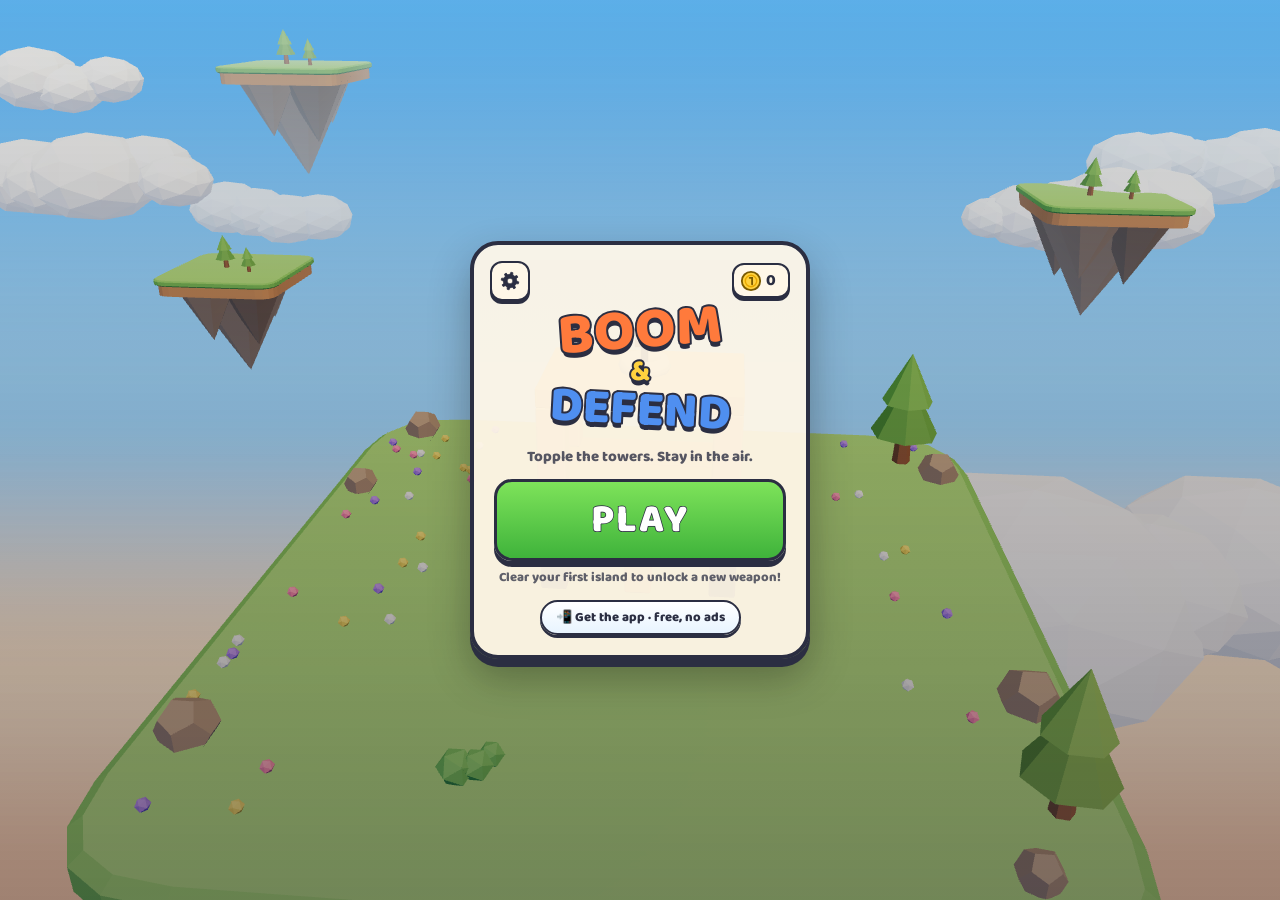
==== commit c0758e90: "play: riddles redesign (lessons, contraptions, new pieces)" ====
--- a/play/index.html
+++ b/play/index.html
@@ -15,10 +15,10 @@
     <meta property="og:type" content="website">
     <meta name="twitter:card" content="summary_large_image">
     <link rel="icon" href="data:image/svg+xml,%3Csvg xmlns='http://www.w3.org/2000/svg' viewBox='0 0 64 64'%3E%3Ccircle cx='30' cy='36' r='22' fill='%232f3346'/%3E%3Cpath d='M44 18l8-8' stroke='%23ffd23f' stroke-width='6' stroke-linecap='round'/%3E%3C/svg%3E" />
-    <script type="module" crossorigin src="./assets/index-Bb9F_3lD.js"></script>
-    <link rel="modulepreload" crossorigin href="./assets/physics-BbGSuU-M.js">
+    <script type="module" crossorigin src="./assets/index-8D-DKuXm.js"></script>
+    <link rel="modulepreload" crossorigin href="./assets/physics-BxCVMGlR.js">
     <link rel="modulepreload" crossorigin href="./assets/three-DJqH2rhj.js">
-    <link rel="stylesheet" crossorigin href="./assets/index-QNAFebd8.css">
+    <link rel="stylesheet" crossorigin href="./assets/index-D_6hqEbS.css">
   </head>
   <body>
     <div id="app">
@@ -45,6 +45,7 @@
         <div class="hud-mid">
           <div class="chip" id="island-chip"><span id="island-pre"></span>ISLAND <b id="island">1</b></div>
           <div class="tower-bar" id="tower-bar" aria-label="Tower destroyed"><div class="tower-fill" id="tower-fill"></div><span class="tower-label">TOWER</span><b id="tower-pct">0%</b></div>
+          <div class="puzzle-goal hidden" id="puzzle-goal"></div>
           <div class="coin-chip" id="coin-chip"><svg class="coin-ico" viewBox="0 0 24 24" aria-hidden="true"><circle cx="12" cy="12" r="10" fill="#ffd23f" stroke="#7a5a00" stroke-width="2"/><circle cx="12" cy="12" r="6.2" fill="none" stroke="#e8a800" stroke-width="1.6"/><path d="M10.6 8.5h2.6v7" stroke="#7a5a00" stroke-width="2" fill="none" stroke-linecap="round"/></svg><span id="coins">0</span></div>
         </div>
         <div class="hud-right">
--- a/play/assets/index-D_6hqEbS.css
+++ b/play/assets/index-D_6hqEbS.css
@@ -0,0 +1 @@
+@font-face{font-family:"Baloo 2";font-style:normal;font-display:swap;font-weight:600;src:url(./baloo-2-latin-600-normal-tIfxVoAe.woff2) format("woff2"),url(./baloo-2-latin-600-normal-B4tNaogw.woff) format("woff")}@font-face{font-family:"Baloo 2";font-style:normal;font-display:swap;font-weight:800;src:url(./baloo-2-latin-800-normal-BbF3Etk1.woff2) format("woff2"),url(./baloo-2-latin-800-normal-B8BXfZF7.woff) format("woff")}@font-face{font-family:"Baloo 2";font-style:normal;font-display:swap;font-weight:600;src:url(./baloo-2-latin-ext-600-normal-DiVeaYrH.woff2) format("woff2"),url(./baloo-2-latin-ext-600-normal-CFaB2nBN.woff) format("woff")}@font-face{font-family:"Baloo 2";font-style:normal;font-display:swap;font-weight:800;src:url(./baloo-2-latin-ext-800-normal-C_Iwmf1s.woff2) format("woff2"),url(./baloo-2-latin-ext-800-normal-D-iCxxqE.woff) format("woff")}:root{--ink: #2b2e42;--cream: #fff7e8;--gold: #ffd23f;--red: #ef4b3f;--green: #7dff4a;--sky: #5fb6f2;--safe-top: env(safe-area-inset-top, 0px);--safe-bottom: env(safe-area-inset-bottom, 0px);font-family:"Baloo 2",Nunito,Trebuchet MS,Segoe UI,system-ui,-apple-system,Roboto,sans-serif}*{box-sizing:border-box;-webkit-tap-highlight-color:transparent;user-select:none;-webkit-user-select:none;-webkit-touch-callout:none}html,body{margin:0;height:100%;overflow:hidden;background:#5fb6f2;overscroll-behavior:none}#app{position:fixed;inset:0;overflow:hidden}#game{position:absolute;inset:0;width:100%;height:100%;display:block;touch-action:none}.hidden{display:none!important}#hud{position:absolute;top:0;left:0;right:0;padding:calc(var(--safe-top) + 10px) 12px 8px;display:flex;align-items:center;gap:8px;pointer-events:none;z-index:5}.hud-left,.hud-right{flex:1 1 0;display:flex;align-items:center;min-width:0}.hud-right{justify-content:flex-end;gap:8px}.hud-mid{flex:0 0 auto}.health{display:flex;align-items:center;gap:4px;width:100%;max-width:170px}.hud-icon{width:32px;height:26px;flex:0 0 auto;filter:drop-shadow(0 2px 0 rgba(0,0,0,.25))}.bar{position:relative;flex:1;height:18px;border-radius:10px;background:#2b2e428c;border:2.5px solid var(--ink);overflow:hidden;box-shadow:0 2px #0003}.bar-fill{position:absolute;inset:0;width:100%;background:linear-gradient(180deg,#8dff7a,#3cc13b);border-radius:7px;transition:width .25s ease,background .25s}.bar-fill.mid{background:linear-gradient(180deg,#ffe066,#f0a92a)}.bar-fill.low{background:linear-gradient(180deg,#ff8a7a,#e0362c)}#health-text{position:absolute;inset:0;display:grid;place-items:center;font-size:12px;font-weight:900;color:#fff;text-shadow:0 1px 0 var(--ink),0 -1px 0 var(--ink),1px 0 0 var(--ink),-1px 0 0 var(--ink)}.health.hit .bar{animation:shake .3s}.chip{background:var(--cream);color:var(--ink);border:2.5px solid var(--ink);border-radius:14px;padding:2px 10px;font-weight:900;font-size:13px;letter-spacing:.5px;box-shadow:0 3px 0 var(--ink);white-space:nowrap}.chip b{font-size:16px;color:var(--red)}.scores{text-align:right;line-height:1}.score{font-size:22px;font-weight:900;color:#fff;-webkit-text-stroke:1.5px var(--ink);paint-order:stroke fill;text-shadow:0 2px 0 var(--ink)}.score.bump{animation:bump .25s}.best{display:flex;align-items:center;justify-content:flex-end;gap:2px;font-size:12px;font-weight:800;color:var(--cream);text-shadow:0 1px 0 var(--ink),0 0 2px var(--ink)}.best svg{width:13px;height:13px}.icon-btn{pointer-events:auto;width:40px;height:40px;border-radius:12px;border:2.5px solid var(--ink);background:var(--cream);box-shadow:0 3px 0 var(--ink);display:grid;place-items:center;padding:0;cursor:pointer}.icon-btn svg{width:20px;height:20px;fill:var(--ink)}.icon-btn:active{transform:translateY(2px);box-shadow:0 1px 0 var(--ink)}#tray{position:absolute;left:50%;bottom:calc(var(--safe-bottom) + 14px);transform:translate(-50%);display:flex;align-items:flex-end;gap:16px;padding:10px 18px 12px;border-radius:26px;background:#fff7e8e0;border:3px solid var(--ink);box-shadow:0 5px 0 var(--ink),0 10px 24px #00000040;z-index:6;transition:transform .28s cubic-bezier(.5,0,.75,0),opacity .22s}#tray.away{transform:translate(-50%,calc(100% + 40px + var(--safe-bottom)));opacity:0;pointer-events:none}#tray.back{transition:transform .38s cubic-bezier(.2,1.4,.4,1),opacity .2s}.weapon{width:58px;height:58px;border-radius:50%;border:3px solid var(--ink);background:radial-gradient(circle at 35% 30%,#fff,#dfe9f5);box-shadow:0 4px 0 var(--ink);padding:7px;cursor:pointer;transition:transform .18s cubic-bezier(.2,1.5,.4,1),background .2s,box-shadow .2s;transform-origin:50% 100%}.weapon svg{width:100%;height:100%;display:block;pointer-events:none}.weapon.selected{transform:scale(1.32);background:radial-gradient(circle at 35% 30%,#fff8c8,var(--gold));box-shadow:0 4px 0 var(--ink),0 0 0 4px #ffd23f73}.weapon:active{filter:brightness(.92)}#banner{position:absolute;left:0;right:0;top:27%;text-align:center;pointer-events:none;z-index:4;opacity:0}#banner.show{animation:banner 1.5s ease forwards}.banner-title{font-size:42px;font-weight:900;color:#fff;letter-spacing:1px;-webkit-text-stroke:3px var(--ink);paint-order:stroke fill;text-shadow:0 4px 0 var(--ink)}.banner-sub{margin-top:4px;font-size:18px;font-weight:900;color:var(--gold);-webkit-text-stroke:2px var(--ink);paint-order:stroke fill}#fx-layer{position:absolute;inset:0;pointer-events:none;z-index:3;overflow:hidden}.pop{position:absolute;transform:translate(-50%,-50%);font-weight:900;font-size:18px;color:#fff;-webkit-text-stroke:2px var(--ink);paint-order:stroke fill;white-space:nowrap;animation:pop .95s ease-out forwards}.pop.big{font-size:24px;color:var(--gold)}.pop.chain{font-size:22px;color:#ff7ad1}.pop.bad{color:#ff6b5e}.pop.heal{color:var(--green)}.pop.ice{color:#8fe3ff}#vignette{position:absolute;inset:0;pointer-events:none;z-index:2;box-shadow:inset 0 0 90px 30px #ff281e8c;opacity:0;transition:opacity .4s}#vignette.on{opacity:1;transition:opacity .05s}.screen{position:absolute;inset:0;display:grid;place-items:center;padding:24px;z-index:10;background:radial-gradient(ellipse at center,#2b2e4240,#2b2e4299);animation:fade .25s ease}#screen-start{background:linear-gradient(180deg,#2b2e420d,#2b2e4273)}.panel{width:min(340px,100%);background:var(--cream);border:4px solid var(--ink);border-radius:28px;box-shadow:0 8px 0 var(--ink),0 18px 40px #0000004d;padding:22px 20px 20px;text-align:center;color:var(--ink);animation:popin .35s cubic-bezier(.2,1.5,.4,1)}.title-panel.booting{visibility:hidden}.title-panel{background:#fff7e8f0}.logo{margin:0;line-height:.9;font-weight:900;display:flex;flex-direction:column;align-items:center}.logo span{-webkit-text-stroke:4px var(--ink);paint-order:stroke fill;text-shadow:0 5px 0 var(--ink)}.logo .l1{font-size:58px;color:#ff7a3c;transform:rotate(-4deg)}.logo .amp{font-size:30px;color:var(--gold);margin:2px 0}.logo .l2{font-size:50px;color:#4f8ff0;transform:rotate(3deg)}.tagline{margin:12px 0 10px;font-weight:800;font-size:15px;opacity:.8}.howto{list-style:none;padding:0;margin:0 0 16px;font-weight:700;font-size:14px;text-align:left;display:inline-block}.howto li{margin:4px 0;display:flex;align-items:center;gap:8px}.howto .dot{width:26px;text-align:center}h2{margin:0 0 16px;font-size:34px;font-weight:900;color:#fff;-webkit-text-stroke:3px var(--ink);paint-order:stroke fill;text-shadow:0 4px 0 var(--ink)}.over-title{color:#ff6b5e}.over-title.won{color:var(--gold)}.chip small{font-size:11px;color:var(--ink);opacity:.6}.big-btn,.mid-btn{display:block;width:100%;border:3px solid var(--ink);border-radius:18px;font-family:inherit;font-weight:900;cursor:pointer;color:#fff;-webkit-text-stroke:1.5px var(--ink);paint-order:stroke fill}.big-btn{font-size:28px;padding:12px;background:linear-gradient(180deg,#7ee35a,#3fb33b);box-shadow:0 6px 0 var(--ink);letter-spacing:2px}.big-btn:active,.mid-btn:active{transform:translateY(4px);box-shadow:0 2px 0 var(--ink)}.mid-btn{margin-top:12px;font-size:18px;padding:9px;background:linear-gradient(180deg,#ffb35c,#f0812a);box-shadow:0 5px 0 var(--ink)}.mid-btn .btn-ico{width:18px;height:18px;vertical-align:-3px;margin-right:4px}.mid-btn[disabled]{opacity:.7}#run-choice{position:fixed;inset:0;z-index:44;display:grid;place-items:center;padding:16px;background:#1416248c;animation:fade .2s ease}.rc-panel{position:relative}.rc-close{position:absolute;top:10px;right:10px}.rc-title{margin:2px 0 14px;font-size:26px;font-weight:900}.rc-continue{font-size:19px;letter-spacing:.5px}.rc-continue[disabled]{background:linear-gradient(180deg,#c9c5bd,#a8a49c);box-shadow:0 4px 0 var(--ink);opacity:.75;cursor:default;transform:none}.rc-price{display:inline-flex;align-items:center;gap:3px;margin-left:8px}.rc-price .coin-ico{width:20px;height:20px}.rc-text{margin:0 4px 16px;font-size:16px;font-weight:700;line-height:1.35}.rc-yes{font-size:22px}.rc-note{margin:8px 4px 4px;font-size:13px;font-weight:700;opacity:.75}.mid-btn.ghost{background:linear-gradient(180deg,#a9c8f5,#6f9be0)}.best-line{margin-top:14px;font-weight:800;font-size:15px}.over-stats{display:flex;justify-content:space-around;margin-bottom:14px}.over-stats div{display:flex;flex-direction:column;font-weight:800;font-size:12px;opacity:.9}.over-stats b{font-size:26px;font-weight:900}.new-best{font-weight:900;font-size:20px;color:var(--gold);-webkit-text-stroke:2px var(--ink);paint-order:stroke fill;margin-bottom:14px;animation:pulse .8s ease-in-out infinite alternate}@keyframes pop{0%{opacity:0;transform:translate(-50%,-30%) scale(.5)}15%{opacity:1;transform:translate(-50%,-60%) scale(1.15)}to{opacity:0;transform:translate(-50%,-190%) scale(1)}}@keyframes banner{0%{opacity:0;transform:scale(.6)}12%{opacity:1;transform:scale(1.08)}20%{transform:scale(1)}80%{opacity:1}to{opacity:0;transform:translateY(-20px)}}@keyframes popin{0%{transform:scale(.7);opacity:0}to{transform:scale(1);opacity:1}}@keyframes fade{0%{opacity:0}}@keyframes bump{50%{transform:scale(1.18)}}@keyframes shake{25%{transform:translate(-4px)}75%{transform:translate(4px)}}@keyframes pulse{to{transform:scale(1.1)}}.weapon.fresh{animation:slot-in .45s cubic-bezier(.2,1.6,.4,1)}.weapon.fresh.selected{animation:slot-in-sel .45s cubic-bezier(.2,1.6,.4,1)}@keyframes slot-in{0%{transform:scale(.2) rotate(-90deg)}to{transform:scale(1) rotate(0)}}@keyframes slot-in-sel{0%{transform:scale(.2) rotate(-90deg)}to{transform:scale(1.32) rotate(0)}}#hint{position:absolute;z-index:7;pointer-events:none;width:0;height:0}.hint-hand{position:absolute;left:-8px;top:-4px;width:46px;height:46px;filter:drop-shadow(0 3px 0 rgba(43,46,66,.6))}.hint-hand svg{width:100%;height:100%}.hint-text{position:absolute;left:50%;top:54px;transform:translate(-50%);white-space:nowrap;background:var(--cream);color:var(--ink);border:3px solid var(--ink);border-radius:14px;padding:6px 12px;font-weight:900;font-size:15px;box-shadow:0 4px 0 var(--ink);animation:popin .3s cubic-bezier(.2,1.5,.4,1)}#hint.hint-point .hint-text{top:-64px}#hint.hint-point .hint-hand{top:-50px;transform:rotate(180deg);animation:hint-bob .8s ease-in-out infinite alternate}#hint.hint-tap .hint-hand{animation:hint-tap 1.1s ease-in-out infinite}#hint.hint-drag .hint-hand{animation:hint-drag 1.8s ease-in-out infinite}@keyframes hint-tap{0%,to{transform:translate(10px,14px) scale(1)}45%{transform:translate(0) scale(.88)}}@keyframes hint-drag{0%{transform:translate(0) scale(.9);opacity:0}15%{opacity:1}70%{transform:translate(46px,-36px) scale(.9);opacity:1}to{transform:translate(46px,-36px) scale(1);opacity:0}}@keyframes hint-bob{to{transform:rotate(180deg) translateY(-10px)}}#warn-layer{position:absolute;inset:0;pointer-events:none;z-index:3;overflow:hidden}.warn{position:absolute;left:0;top:0;width:0;height:0;will-change:transform}.warn-ring{position:absolute;left:-22px;top:-22px;width:44px;height:44px;border-radius:50%;border:3px solid #ff3b2f;box-shadow:0 0 10px #ff3b2fb3,inset 0 0 8px #ff3b2f80;animation:warn-pulse .35s ease-in-out infinite alternate}.warn-ring:after{content:"!";position:absolute;inset:0;display:grid;place-items:center;color:#fff;font-weight:900;font-size:20px;-webkit-text-stroke:2px #7a1f2c;paint-order:stroke fill}.warn.heavy .warn-ring{border-color:#ffb020;box-shadow:0 0 14px #ffb020cc;width:56px;height:56px;left:-28px;top:-28px}.warn-arrow{display:none;position:absolute;left:12px;top:-10px;width:0;height:0;border-top:10px solid transparent;border-bottom:10px solid transparent;border-left:16px solid #ff3b2f;transform-origin:-12px 10px}.warn.edge .warn-arrow{display:block}.warn.edge .warn-ring{width:34px;height:34px;left:-17px;top:-17px}.crack{position:absolute;width:220px;height:220px;margin:-110px 0 0 -110px;transform:rotate(var(--rot));filter:drop-shadow(0 0 2px rgba(0,0,0,.5));animation:crack-fade 1.6s ease-out forwards}.crack svg{width:100%;height:100%}#app.low-hull #vignette{opacity:1;animation:low-hull .9s ease-in-out infinite alternate}@keyframes warn-pulse{to{opacity:.55}}@keyframes spin{to{rotate:360deg}}@keyframes crack-fade{0%{opacity:0;scale:.6}8%{opacity:1;scale:1}70%{opacity:.9}to{opacity:0}}@keyframes low-hull{0%{opacity:.25}to{opacity:.6}}.weapon.super{background:radial-gradient(circle at 35% 30%,#fff6c8,#ffb020);box-shadow:0 4px 0 var(--ink),0 0 0 3px #ffd23f,0 0 18px 6px #ffbe28bf;animation:super-glow .9s ease-in-out infinite alternate}.weapon.super.selected{transform:scale(1.32)}@keyframes super-glow{0%{box-shadow:0 4px 0 var(--ink),0 0 0 3px #ffd23f,0 0 10px 3px #ffbe288c}to{box-shadow:0 4px 0 var(--ink),0 0 0 3px #fff2a8,0 0 22px 9px #ffd23fe6}}#white-flash{position:absolute;inset:0;background:#fffdf2;opacity:0;pointer-events:none;z-index:8}#white-flash.on{animation:white-flash 1.1s ease-out forwards}@keyframes white-flash{0%{opacity:0}6%{opacity:.95}to{opacity:0}}.warn.beam .warn-ring{border-color:#ff3ad8;box-shadow:0 0 14px #ff3ad8d9,inset 0 0 8px #ff3ad880}.warn.beam .warn-arrow{border-left-color:#ff3ad8}#app:after{content:"";position:absolute;inset:0;pointer-events:none;z-index:2;box-shadow:inset 0 0 80px 26px #ff3ad88c;opacity:0;transition:opacity .2s}#app.beamed:after{animation:beamed .18s ease-in-out infinite alternate}@keyframes beamed{0%{opacity:.55}to{opacity:1}}.run-stars{display:flex;justify-content:center;gap:6px;margin:-6px 0 6px;font-size:46px;line-height:1}.run-stars span{color:#d9d2c4;-webkit-text-stroke:2.5px var(--ink);paint-order:stroke fill}.run-stars span.on{color:var(--gold);animation:star-pop .45s cubic-bezier(.2,1.8,.4,1) both}.run-stars span:nth-child(2){font-size:58px;transform:translateY(-6px)}.star-list{list-style:none;padding:0;margin:0 0 12px;font-weight:800;font-size:13px;text-align:left;display:inline-block;opacity:.55}.star-list li.ok{opacity:1}.star-list li{margin:2px 0}.star-list b{color:var(--gold);-webkit-text-stroke:1px var(--ink);margin-right:6px}.best-run{margin-top:4px;font-weight:800;font-size:13px;opacity:.85}.mini-stars{color:var(--gold);-webkit-text-stroke:1px var(--ink);letter-spacing:1px}.mini-stars i{font-style:normal;color:#d9d2c4}@keyframes star-pop{0%{transform:scale(0) rotate(-40deg)}to{transform:scale(1) rotate(0)}}.run-stars span:nth-child(2).on{animation-name:star-pop-mid}@keyframes star-pop-mid{0%{transform:translateY(-6px) scale(0) rotate(-40deg)}to{transform:translateY(-6px) scale(1) rotate(0)}}.hp-bar{position:absolute;left:0;top:0;width:44px;height:8px;border-radius:5px;background:#2b2e42bf;border:2px solid var(--ink);overflow:hidden;will-change:transform}.hp-bar i{display:block;height:100%;background:linear-gradient(180deg,#ff8a7a,#e0362c);transition:width .15s ease-out}.hp-bar[data-kind=core] i{background:linear-gradient(180deg,#ffb0e0,#ff4fa3)}.hp-bar[data-kind=pylon] i{background:linear-gradient(180deg,#c8fbff,#22d8ff)}.hp-bar.shielded{border-color:#22d8ff;box-shadow:0 0 8px #22d8ffcc}.title-panel .big-btn+.sub-line{margin-bottom:12px}.sub-line{margin-top:6px;font-weight:800;font-size:13px;opacity:.75}.big-btn.run-btn{background:linear-gradient(180deg,#7cc4ff,#3d86e6)}#btn-continue{margin-top:10px;font-size:16px}.mini-star,.gold-star{color:var(--gold);-webkit-text-stroke:1px #7a5a00;paint-order:stroke fill}.gold-star{margin-left:4px;font-size:1.25em;line-height:1;filter:drop-shadow(0 0 4px rgba(255,210,63,.9));animation:gold-glint 2.4s ease-in-out infinite}.best .gold-star{font-size:14px;margin-left:2px}@keyframes gold-glint{0%,to{filter:drop-shadow(0 0 2px rgba(255,210,63,.6))}50%{filter:drop-shadow(0 0 7px rgba(255,230,120,1))}}#hud.campaign .best{display:none}#island-pre{color:var(--ink);opacity:.65}.gold-big{font-size:92px;line-height:1;margin:-8px 0 6px;color:var(--gold);-webkit-text-stroke:3px #7a5a00;paint-order:stroke fill;filter:drop-shadow(0 0 16px rgba(255,220,90,.95));animation:star-pop .6s cubic-bezier(.2,1.8,.4,1) .3s both,gold-glint 2.4s ease-in-out 1s infinite}.over-btns .big-btn{margin-top:2px}.rewards{display:flex;flex-direction:column;gap:8px;margin:0 0 12px}.rewards:empty{display:none}.reward{display:flex;align-items:center;gap:10px;text-align:left;background:linear-gradient(180deg,#fff3c4,#ffe08a);border:3px solid var(--ink);border-radius:16px;padding:6px 10px 6px 6px;box-shadow:0 4px 0 var(--ink);animation:reward-in .45s cubic-bezier(.2,1.6,.4,1) both}.reward b{display:block;font-size:14px;font-weight:900}.reward span{display:block;font-size:12px;font-weight:700;opacity:.8}.reward-icon{flex:none;width:46px;height:46px;border-radius:12px;background:var(--cream);border:2.5px solid var(--ink);display:grid;place-items:center}.reward-icon svg{width:36px;height:36px}@keyframes reward-in{0%{opacity:0;transform:scale(.6) rotate(-3deg)}to{opacity:1;transform:none}}#screen-campaign{place-items:stretch;padding:calc(var(--safe-top) + 12px) 12px calc(var(--safe-bottom) + 12px);background:linear-gradient(180deg,#2b2e4259,#2b2e42a6)}.camp{width:min(440px,100%);margin:0 auto;height:100%;display:flex;flex-direction:column;min-height:0;color:var(--ink)}.camp-head{display:flex;align-items:center;gap:10px;margin-bottom:10px}.camp-head .icon-btn{color:var(--ink)}.camp-head h3{flex:1;margin:0;font-size:28px;font-weight:900;color:#fff;-webkit-text-stroke:2.5px var(--ink);paint-order:stroke fill;text-shadow:0 3px 0 var(--ink)}.camp-stars{background:var(--cream);border:2.5px solid var(--ink);border-radius:14px;padding:3px 10px;font-weight:900;font-size:16px;box-shadow:0 3px 0 var(--ink)}.camp-stars span{color:var(--gold);-webkit-text-stroke:1px #7a5a00}.camp-stars small{opacity:.55;font-size:12px}.arsenal{display:grid;grid-template-columns:repeat(7,minmax(0,1fr));flex-shrink:0;gap:5px;background:var(--cream);border:3px solid var(--ink);border-radius:18px 18px 6px 6px;padding:8px;box-shadow:0 4px 0 var(--ink)}.arm{position:relative;min-width:0;aspect-ratio:1;border:2.5px solid var(--ink);border-radius:12px;background:#fff;padding:3px;cursor:pointer}.arm svg{width:100%;height:100%;display:block}.arm.super{background:linear-gradient(180deg,#fff6c8,#ffd96a)}.arm.picked{outline:3px solid #4f8ff0;outline-offset:1px}.arm.locked>svg{filter:grayscale(1) brightness(.35) opacity(.45)}.arm .lock{position:absolute;right:-5px;bottom:-5px;width:16px;height:16px;border-radius:50%;background:var(--cream);border:2px solid var(--ink);display:grid;place-items:center}.arm .lock svg{width:10px;height:10px}.arsenal-info{flex-shrink:0;min-height:36px;margin:8px 2px 10px;padding:6px 10px;background:#fff7e8eb;border:2.5px solid var(--ink);border-radius:6px 6px 14px 14px;font-weight:700;font-size:13px;line-height:1.25}.arsenal-info .muted{opacity:.65}.chapters{flex:1;min-height:0;overflow-y:auto;-webkit-overflow-scrolling:touch;touch-action:pan-y;overscroll-behavior:contain;display:flex;flex-direction:column;gap:12px;padding:2px 2px 10px}.chapter{position:relative;flex:none;border:3px solid var(--ink);border-radius:20px;padding:10px 10px 12px;background:linear-gradient(180deg,var(--s1) 0%,var(--s2) 62%,var(--g) 62%,var(--g) 100%);box-shadow:0 5px 0 var(--ink);overflow:hidden}.ch-title{display:flex;align-items:center;gap:8px;font-weight:900;font-size:17px;color:#fff;-webkit-text-stroke:2px var(--ink);paint-order:stroke fill;text-shadow:0 2px 0 var(--ink);margin-bottom:8px}.ch-num{display:grid;place-items:center;width:24px;height:24px;border-radius:50%;background:var(--cream);color:var(--ink);-webkit-text-stroke:0;text-shadow:none;border:2px solid var(--ink);font-size:14px}.ch-levels{display:grid;grid-template-columns:repeat(4,1fr);gap:8px}.lvl{position:relative;border:3px solid var(--ink);border-radius:14px;background:var(--cream);box-shadow:0 4px 0 var(--ink);padding:6px 2px 4px;font-family:inherit;color:var(--ink);cursor:pointer}.lvl:active{transform:translateY(3px);box-shadow:0 1px 0 var(--ink)}.lvl b{display:block;font-size:22px;font-weight:900;line-height:1.1}.lvl.fortress{background:linear-gradient(180deg,#ffe3c2,#f6c08a)}.lvl.next{animation:lvl-next 1.1s ease-in-out infinite alternate}@keyframes lvl-next{0%{box-shadow:0 4px 0 var(--ink),0 0 #ffd23fe6}to{box-shadow:0 4px 0 var(--ink),0 0 0 5px #ffd23fe6}}.lvl.locked{opacity:.55;cursor:default;filter:grayscale(.7)}.lvl-stars{display:flex;justify-content:center;gap:1px;font-size:13px;line-height:1}.lvl-stars i{font-style:normal;color:#d4ccbd;-webkit-text-stroke:1px var(--ink);paint-order:stroke fill}.lvl-stars i.on{color:var(--gold)}.lvl-reward{position:absolute;top:-8px;right:-8px;width:26px;height:26px;border-radius:50%;background:#fff;border:2px solid var(--ink);padding:2px}.lvl-reward svg{width:100%;height:100%;display:block}.ch-lock{position:absolute;inset:0;display:flex;align-items:center;justify-content:center;gap:6px;background:#2b2e428c;color:#fff;font-weight:900;font-size:15px;text-shadow:0 1px 2px var(--ink)}.ch-lock svg{width:22px;height:22px}.ch-lock svg rect,.ch-lock svg path{fill:#fff;stroke:#fff}.ch-lock svg path{fill:none}.over-stats{gap:6px}.over-stats div{flex:1 1 0;min-width:0}.over-stats b{font-size:clamp(16px,5.6vw,24px);white-space:nowrap}.star-list li:not(.ok) b{color:#d4ccbd}.warn-ring{border:2.5px solid rgba(255,122,74,.95);box-shadow:0 0 8px #ff7a4a80;animation:warn-pulse .7s ease-in-out infinite alternate}.warn-ring:after{content:none}.warn.heavy .warn-ring{border-color:#ffb020f2;box-shadow:0 0 8px #ffb02080}.warn-arrow{border-left-color:#ff7a4af2}.crack{width:140px;height:140px;margin:-70px 0 0 -70px;animation-duration:1.05s}#app.low-hull #vignette{animation:low-hull 1.8s ease-in-out infinite alternate}@keyframes low-hull{0%{opacity:.12}to{opacity:.38}}#tray{bottom:calc(var(--safe-bottom) + 34px);gap:8px;padding:8px 14px;border-radius:30px;touch-action:none}.weapon{position:relative;width:76px;height:76px;border:none;border-radius:22px;background:none;box-shadow:none;padding:5px;touch-action:none}.weapon+.weapon:after,.weapon-unused-divider{content:"";position:absolute;left:-5px;top:18%;bottom:18%;width:2px;border-radius:2px;background:#2b2e421f}.weapon svg{filter:drop-shadow(0 3px 0 rgba(43,46,66,.28))}.weapon.armed{transform:translateY(-18px) scale(1.16)}.weapon.armed:before{content:"";position:absolute;left:14%;right:14%;bottom:-14px;height:12px;border-radius:50%;background:radial-gradient(closest-side,#ffbe28e6,#ffbe2800)}.weapon.armed svg{animation:armed-bob .9s ease-in-out infinite alternate}@keyframes armed-bob{to{transform:translateY(-3px) rotate(-4deg)}}.weapon.lifted{opacity:.3;transform:scale(.9)}.weapon.super,.weapon.super.armed{background:none;box-shadow:none;animation:none}.weapon.super svg{filter:drop-shadow(0 0 6px rgba(255,200,40,.95)) drop-shadow(0 3px 0 rgba(43,46,66,.28));animation:super-icon .9s ease-in-out infinite alternate}@keyframes super-icon{to{filter:drop-shadow(0 0 12px rgba(255,220,90,1)) drop-shadow(0 3px 0 rgba(43,46,66,.28))}}.weapon.fresh,.weapon.fresh.armed{animation:slot-in .45s cubic-bezier(.2,1.6,.4,1)}#tray.nudge{animation:tray-nudge .45s ease}@keyframes tray-nudge{0%,to{transform:translate(-50%)}20%{transform:translate(calc(-50% - 9px)) translateY(-6px)}45%{transform:translate(calc(-50% + 8px)) translateY(-6px)}70%{transform:translate(calc(-50% - 4px))}}#drag-ghost{position:absolute;left:0;top:0;width:0;height:0;z-index:8;pointer-events:none;will-change:transform}#drag-ghost svg{position:absolute;width:84px;height:84px;left:-42px;top:-70px;filter:drop-shadow(0 6px 4px rgba(0,0,0,.35));transition:width .15s,height .15s,left .15s,top .15s,opacity .15s}#drag-ghost.aiming svg{width:40px;height:40px;left:14px;top:-6px;opacity:.9}#hint.hint-lift .hint-text{top:-72px}#hint.hint-lift .hint-hand{top:-10px;animation:hint-lift 1.6s ease-in-out infinite}@keyframes hint-lift{0%{transform:translate(0) scale(.9);opacity:0}15%{opacity:1}75%{transform:translateY(-150px) scale(.9);opacity:1}to{transform:translateY(-150px) scale(1);opacity:0}}.coin-ico{width:18px;height:18px;flex:none;vertical-align:-3px}.coin-chip{display:inline-flex;align-items:center;gap:4px;margin-top:4px;padding:1px 9px 1px 4px;border-radius:12px;background:#2b2e428c;color:#fff;font-weight:900;font-size:13px}.coin-chip.big{margin:0;padding:3px 12px 3px 6px;font-size:16px;background:var(--cream);color:var(--ink);border:2.5px solid var(--ink);box-shadow:0 3px 0 var(--ink)}.coin-chip.big .coin-ico{width:22px;height:22px}.coin-chip.bump{animation:bump .25s}.hud-mid{display:flex;flex-direction:column;align-items:center}#coin-fly{position:absolute;inset:0;pointer-events:none;z-index:9}.fly-coin{position:absolute;left:0;top:0;width:22px;height:22px;margin:-11px 0 0 -11px;animation:fly-coin .85s cubic-bezier(.45,0,.6,1) both}.fly-coin svg{width:100%;height:100%;filter:drop-shadow(0 2px 0 rgba(0,0,0,.3))}@keyframes fly-coin{0%{transform:translate(var(--sx),var(--sy)) scale(.3);opacity:0}15%{opacity:1}35%{transform:translate(var(--mx),var(--my)) scale(1.25)}to{transform:translate(var(--tx),var(--ty)) scale(.8);opacity:1}}.pop.coin{color:var(--gold)}.panel-top{display:flex;justify-content:space-between;align-items:center;margin:-6px -4px 4px}.menu-row{display:grid;grid-template-columns:repeat(4,minmax(0,1fr));gap:7px;margin-top:12px}.tile-btn{position:relative;display:flex;flex-direction:column;align-items:center;gap:2px;padding:8px 2px 6px;border:3px solid var(--ink);border-radius:16px;background:linear-gradient(180deg,#fff,#ece4d4);box-shadow:0 4px 0 var(--ink);font-family:inherit;font-weight:900;font-size:12px;color:var(--ink);cursor:pointer}.tile-btn:active{transform:translateY(3px);box-shadow:0 1px 0 var(--ink)}.tile-ico{font-size:22px;line-height:1}.tile-badge{position:absolute;top:-8px;right:-6px;width:22px;height:22px;border-radius:50%;background:#3fb33b;color:#fff;border:2px solid var(--ink);font-style:normal;font-size:12px;display:grid;place-items:center}.toggle-row{display:grid;grid-template-columns:1fr 1fr;gap:8px}.toggle-row .mid-btn{font-size:14px}#screen-arsenal,#screen-trophies{place-items:stretch;padding:calc(var(--safe-top) + 12px) 12px calc(var(--safe-bottom) + 12px);background:linear-gradient(180deg,#2b2e4259,#2b2e42a6)}.shop-grid{display:grid;grid-template-columns:repeat(3,1fr);gap:8px;overflow-y:auto;touch-action:pan-y;padding:2px;min-height:0;flex:1;align-content:start}.shop-card{position:relative;display:flex;flex-direction:column;align-items:center;gap:2px;padding:8px 4px 6px;border:3px solid var(--ink);border-radius:16px;background:var(--cream);box-shadow:0 4px 0 var(--ink);font-family:inherit;color:var(--ink);cursor:pointer}.shop-card.super{background:linear-gradient(180deg,#fff6c8,#ffe08a)}.shop-card.picked{outline:3px solid #4f8ff0;outline-offset:1px}.shop-card b{font-size:12px;font-weight:900;line-height:1.1}.shop-card em{font-style:normal;font-weight:900;font-size:12px;display:inline-flex;align-items:center;gap:2px}.shop-card em.owned{color:#2f9a2c}.shop-card em.lock svg{width:14px;height:14px}.shop-card.locked .shop-ico svg{filter:grayscale(.85) opacity(.55)}.shop-ico svg{width:52px;height:52px;display:block}.new-badge{position:absolute;top:-8px;right:-6px;padding:1px 6px;border-radius:8px;background:var(--red);color:#fff;border:2px solid var(--ink);font-style:normal;font-weight:900;font-size:10px}.shop-detail{margin-top:10px;background:var(--cream);border:3px solid var(--ink);border-radius:18px;box-shadow:0 5px 0 var(--ink);padding:10px 12px 12px;color:var(--ink)}.shop-detail-head{display:flex;align-items:center;gap:10px;margin-bottom:8px;text-align:left}.shop-detail-head b{display:block;font-size:18px;font-weight:900}.shop-detail-head span{font-weight:700;font-size:13px;opacity:.8}.buy-btn{display:flex;align-items:center;justify-content:center;gap:6px;font-size:24px}.buy-btn .coin-ico{width:26px;height:26px}.buy-btn:disabled{filter:grayscale(.8);opacity:.6}.shop-note{margin-top:6px;text-align:center;font-weight:800;font-size:14px;opacity:.8}.shop-note.owned{color:#2f9a2c;opacity:1}.trophy-list{flex:1;min-height:0;overflow-y:auto;touch-action:pan-y;display:flex;flex-direction:column;gap:8px;padding:2px 2px 10px}.trophy{display:flex;align-items:center;gap:10px;padding:8px 10px;border:3px solid var(--ink);border-radius:16px;background:#fff7e8cc;color:var(--ink);box-shadow:0 4px 0 var(--ink);opacity:.75}.trophy.done{background:linear-gradient(180deg,#fff3c4,#ffe08a);opacity:1}.trophy-ico{font-size:24px}.trophy div{flex:1;text-align:left}.trophy b{display:block;font-weight:900;font-size:15px}.trophy div span{font-weight:700;font-size:12px;opacity:.8}.trophy em{font-style:normal;font-weight:900;font-size:13px;display:inline-flex;align-items:center;gap:3px}#toast{position:absolute;left:50%;top:calc(var(--safe-top) + 74px);z-index:12;display:flex;align-items:center;gap:8px;padding:6px 14px 6px 8px;border-radius:16px;background:linear-gradient(180deg,#fff3c4,#ffd96a);border:3px solid var(--ink);box-shadow:0 4px 0 var(--ink);color:var(--ink);pointer-events:none;transform:translate(-50%)}#toast.show{animation:toast-in 3s ease both}#toast b{display:block;font-weight:900;font-size:15px}#toast div span{font-weight:700;font-size:12px}.toast-ico{font-size:24px}@keyframes toast-in{0%{opacity:0;transform:translate(-50%,-30px)}10%,85%{opacity:1;transform:translate(-50%)}to{opacity:0;transform:translate(-50%,-20px)}}#milestone{position:absolute;left:50%;top:40%;z-index:7;width:min(300px,86vw);padding:10px 12px;border-radius:20px;background:#fff7e8f0;border:3px solid var(--ink);box-shadow:0 5px 0 var(--ink);color:var(--ink);text-align:center;pointer-events:none;transform:translate(-50%)}#milestone.show{animation:toast-in 3.6s ease both}.ms-title{display:block;font-size:20px;font-weight:900;color:var(--gold);-webkit-text-stroke:1.5px var(--ink);paint-order:stroke fill}.ms-stats{display:flex;justify-content:space-around;margin:4px 0}.ms-stats div{display:flex;flex-direction:column;font-weight:800;font-size:11px}.ms-stats b{font-size:18px;font-weight:900}.ms-sub{font-weight:800;font-size:13px}.weapon.new:after{content:"NEW";position:absolute;inset:-6px -4px auto auto;width:auto;padding:1px 5px;border-radius:8px;background:var(--red);color:#fff;border:2px solid var(--ink);font-weight:900;font-size:10px;line-height:1.2}#tray{bottom:calc(var(--safe-bottom) + 64px);gap:6px;padding:6px 12px;border-radius:32px}.weapon{width:92px;height:92px;padding:7px}.weapon svg{filter:drop-shadow(0 4px 0 rgba(43,46,66,.25));transition:filter .15s}.weapon.armed{transform:translateY(-20px) scale(1.12)}.weapon.armed svg{filter:drop-shadow(2.5px 0 0 #fff) drop-shadow(-2.5px 0 0 #fff) drop-shadow(0 2.5px 0 #fff) drop-shadow(0 -2.5px 0 #fff) drop-shadow(0 5px 0 rgba(43,46,66,.45))}.weapon.super svg{filter:drop-shadow(0 0 7px rgba(255,200,40,.95)) drop-shadow(0 4px 0 rgba(43,46,66,.25))}.weapon.super.armed svg{filter:drop-shadow(2.5px 0 0 #ffd23f) drop-shadow(-2.5px 0 0 #ffd23f) drop-shadow(0 2.5px 0 #ffd23f) drop-shadow(0 -2.5px 0 #ffd23f) drop-shadow(0 0 10px rgba(255,210,63,.9))}@media(max-width:360px){.weapon{width:82px;height:82px}}.weapon.super.armed svg{animation:armed-bob .9s ease-in-out infinite alternate}.weapon+.weapon:after{content:none}.tray-sep{align-self:center;width:2px;height:46%;border-radius:2px;background:#2b2e4224;flex:none}#tray[data-count="4"] .weapon{width:78px;height:78px}#tray[data-count="5"] .weapon{width:64px;height:64px;padding:5px}#tray[data-count="6"] .weapon{width:54px;height:54px;padding:4px}#tray[data-count="5"],#tray[data-count="6"]{gap:3px;padding:6px 8px}@media(max-width:360px){#tray[data-count="4"] .weapon{width:68px;height:68px}#tray[data-count="5"] .weapon{width:56px;height:56px}#tray[data-count="6"] .weapon{width:47px;height:47px}}#tray .weapon{width:min(92px,calc((100vw - 64px) / 3));height:min(92px,calc((100vw - 64px) / 3))}#tray[data-count="4"] .weapon{width:min(78px,calc((100vw - 70px)/4));height:min(78px,calc((100vw - 70px)/4))}#tray[data-count="5"] .weapon{width:min(64px,calc((100vw - 72px)/5));height:min(64px,calc((100vw - 72px)/5))}#tray[data-count="6"] .weapon{width:min(56px,calc((100vw - 76px) / 6));height:min(56px,calc((100vw - 76px) / 6))}.tray-sep{width:2.5px;background:#2b2e4233}.tray-sep{height:44px;margin-bottom:22px}#tray[data-count="5"] .tray-sep,#tray[data-count="6"] .tray-sep{height:30px;margin-bottom:14px}#tray{background:#fff7e8f7}#tray.has-armed .weapon:not(.armed){opacity:.45}#tray .weapon{transition:transform .18s cubic-bezier(.2,1.5,.4,1),opacity .15s}.title-panel .first-only{display:none}.title-panel.first-run .first-only{display:block}.title-panel.first-run .full-only{display:none!important}.play-first{font-size:40px;padding:16px;animation:play-pulse 1.1s ease-in-out infinite alternate}@keyframes play-pulse{to{transform:scale(1.04)}}.link-btn{display:block;margin:2px auto 0;border:none;background:none;font-family:inherit;font-weight:800;font-size:13px;color:#3d86e6;text-decoration:underline;cursor:pointer;padding:6px}.tower-bar{position:relative;margin-top:5px;width:150px;height:20px;border-radius:10px;border:2.5px solid var(--ink);background:#2b2e428c;overflow:hidden;box-shadow:0 2px 0 var(--ink)}.tower-fill{position:absolute;inset:0 auto 0 0;width:0;background:linear-gradient(180deg,#ffb35c,#f0812a);transition:width .25s ease-out}.tower-label,.tower-bar b{position:absolute;top:50%;transform:translateY(-50%);font-weight:900;font-size:11px;color:#fff;-webkit-text-stroke:2px var(--ink);paint-order:stroke fill;letter-spacing:.5px}.tower-label{left:8px}.tower-bar b{right:8px;font-size:12px}.tower-bar.bump{animation:bump .25s}#guide{position:fixed;inset:0;z-index:40;touch-action:none}#guide.in .guide-bubble{animation:guide-pop .35s cubic-bezier(.2,1.4,.4,1)}#guide.waiting .guide-hole,#guide.waiting .guide-hand,#guide.waiting .guide-bubble{opacity:0}.guide-hole{position:fixed;border-radius:22px;box-shadow:0 0 0 200vmax #1416249e;outline:4px solid #ffd23f;outline-offset:2px;transition:left .25s ease,top .25s ease,width .25s ease,height .25s ease,opacity .2s;pointer-events:none;animation:guide-ring 1.2s ease-in-out infinite}.guide-hand{position:fixed;width:54px;height:54px;pointer-events:none;filter:drop-shadow(0 4px 0 rgba(0,0,0,.25));animation:guide-tap 1.1s ease-in-out infinite;transition:opacity .2s}.guide-hand svg{width:100%;height:100%}.guide-bubble{position:fixed;left:50%;width:min(84vw,340px);transform:translate(-50%,-100%);text-align:center;pointer-events:none;transition:top .25s ease,opacity .2s}.guide-bubble.below{transform:translate(-50%)}.guide-bubble span{display:inline-block;padding:10px 16px;background:#fff;color:var(--ink);border:3px solid var(--ink);border-radius:16px;box-shadow:0 4px 0 var(--ink);font-weight:900;font-size:16px;line-height:1.25}.guide-skip{position:fixed;left:50%;bottom:calc(env(safe-area-inset-bottom,0px) + 14px);transform:translate(-50%);padding:6px 18px;border-radius:14px;border:2px solid rgba(255,255,255,.7);background:#00000040;color:#fff;font:inherit;font-weight:800;font-size:13px}@keyframes guide-tap{0%,to{transform:translate(0) rotate(-12deg)}50%{transform:translate(-6px,-8px) rotate(-12deg) scale(.92)}}@keyframes guide-ring{0%,to{outline-color:#ffd23f}50%{outline-color:#fff6c8}}@keyframes guide-pop{0%{opacity:0;scale:.8}to{opacity:1;scale:1}}.claim-badge{position:absolute;top:-8px;right:-6px;padding:1px 6px;border-radius:8px;background:#ffd23f;color:var(--ink);border:2px solid var(--ink);font-style:normal;font-weight:900;font-size:10px;animation:claim-bob .9s ease-in-out infinite}.tile-btn{position:relative}.tile-btn .claim-dot{position:absolute;top:-7px;right:-7px;width:22px;height:22px;border-radius:50%;background:var(--red);color:#fff;border:2.5px solid var(--ink);font-style:normal;font-weight:900;font-size:13px;line-height:17px;text-align:center;animation:claim-bob .9s ease-in-out infinite}.claim-btn{background:#ffd23f;animation:pulse-btn 1.1s ease-in-out infinite}@keyframes claim-bob{0%,to{transform:translateY(0)}50%{transform:translateY(-3px)}}@keyframes pulse-btn{0%,to{transform:scale(1)}50%{transform:scale(1.05)}}#claim{position:fixed;inset:0;z-index:45;display:grid;place-items:center;background:radial-gradient(circle at 50% 42%,#463a1ef0,#141624f5 62%);animation:fade .25s ease;overflow:hidden}.claim-rays{position:absolute;left:50%;top:42%;width:760px;height:760px;margin:-380px 0 0 -380px;background:repeating-conic-gradient(rgba(255,233,160,.22) 0 10deg,transparent 10deg 24deg);border-radius:50%;mask-image:radial-gradient(circle,#000 20%,transparent 68%);-webkit-mask-image:radial-gradient(circle,#000 20%,transparent 68%);animation:claim-spin 9s linear infinite}.claim-card{position:relative;text-align:center;color:#fff;padding:0 24px}.claim-card .claim-ico{width:150px;height:150px;margin:0 auto 8px;animation:claim-in .7s cubic-bezier(.2,1.5,.4,1) both}.claim-card .claim-ico svg{width:100%;height:100%;filter:drop-shadow(0 8px 0 rgba(0,0,0,.3))}.claim-card small{display:block;font-weight:900;letter-spacing:3px;color:#ffd23f;font-size:14px;animation:fade .4s .3s both}.claim-card h2{margin:4px 0 6px;font-size:40px;font-weight:900;-webkit-text-stroke:2px var(--ink);paint-order:stroke fill;text-shadow:0 4px 0 var(--ink);animation:claim-in .6s .15s cubic-bezier(.2,1.5,.4,1) both}.claim-card p{margin:0 auto 22px;max-width:300px;font-weight:700;opacity:.92;animation:fade .4s .45s both}.claim-card .big-btn{animation:fade .4s .6s both}.claim-confetti{position:absolute;top:40%;left:50%;width:10px;height:14px;border-radius:2px;animation:confetti 1.4s cubic-bezier(.1,.7,.3,1) forwards}@keyframes claim-spin{to{transform:rotate(360deg)}}@keyframes claim-in{0%{transform:scale(.2) rotate(-25deg);opacity:0}to{transform:scale(1) rotate(0);opacity:1}}@keyframes confetti{0%{transform:translate(0) rotate(0);opacity:1}to{transform:translate(var(--dx),var(--dy)) rotate(var(--rot));opacity:0}}.banner-sub.grade-s{color:#ff9af2;font-size:22px}.banner-sub.grade-a{color:#7ee07e;font-size:20px}.banner-sub.grade-b{color:#8fd8ff}.banner-sub.grade-c{color:#e8e1d4}#aim-tag{position:absolute;left:0;top:0;z-index:6;padding:2px 9px;border-radius:10px;background:#2b2e42d1;color:#fff;font-weight:900;font-size:14px;pointer-events:none;transform:translate(-50%,-100%);white-space:nowrap;transition:opacity .12s}#aim-tag.off{display:block;opacity:0}#aim-tag.big{background:#ffd23f;color:var(--ink)}#aim-tag.shield{background:#1e6e82e6}.weapon .ammo{position:absolute;left:50%;bottom:-9px;transform:translate(-50%);display:flex;gap:3px;padding:3px 5px;border-radius:8px;background:var(--ink);pointer-events:none}.weapon .ammo i{width:7px;height:11px;border-radius:3px 3px 1px 1px;background:#5a5f78}.weapon .ammo i.on{background:#ffb020;box-shadow:0 0 4px #ffb020}#intro{position:fixed;inset:0;z-index:38;background:#14162473;animation:fade .2s ease;touch-action:none}.intro-rings i{position:fixed;transform:translate(-50%,-50%);border-radius:50%;border:4px solid #ffd23f;box-shadow:0 0 0 3px #2b2e4299,0 0 18px #ffd23f;animation:intro-ring 1s ease-in-out infinite;pointer-events:none}@keyframes intro-ring{0%,to{scale:1;opacity:1}50%{scale:1.18;opacity:.7}}.intro-card{position:fixed;left:50%;bottom:calc(env(safe-area-inset-bottom,0px) + 150px);transform:translate(-50%);width:min(90vw,360px);display:grid;grid-template-columns:64px 1fr;gap:10px 12px;align-items:center;padding:14px 16px 16px;background:var(--cream);border:3px solid var(--ink);border-radius:20px;box-shadow:0 6px 0 var(--ink);animation:guide-pop .35s cubic-bezier(.2,1.4,.4,1)}.intro-ico svg{width:64px;height:64px;display:block}.intro-title{display:block;font-size:20px;font-weight:900;letter-spacing:1px;color:var(--ink)}.intro-text{margin:2px 0 0;font-size:14.5px;font-weight:700;line-height:1.3;color:#4a4e66}.intro-card .intro-ok{grid-column:1 / -1;margin:2px 0 0}.big-btn.mode-locked,.tile-btn.mode-locked{filter:grayscale(.9);opacity:.6}.tile-btn .tile-new{position:absolute;top:-8px;right:-8px;padding:1px 6px;border-radius:8px;background:var(--red);color:#fff;border:2px solid var(--ink);font-style:normal;font-weight:900;font-size:10px}#tray .tray-more{position:absolute;top:-14px;right:-10px;min-width:34px;padding:2px 8px;border-radius:12px;background:#ffd23f;color:var(--ink);border:2.5px solid var(--ink);box-shadow:0 3px 0 var(--ink);font-weight:900;font-size:14px;text-align:center;pointer-events:none}.big-btn,.mid-btn,.tile-btn{line-height:1.1}.screen{overflow-y:auto;place-items:safe center}@media(max-height:760px){.title-panel{padding:14px 16px}.logo .l1{font-size:46px}.logo .amp{font-size:24px}.logo .l2{font-size:40px}.tagline{margin:6px 0;font-size:13.5px}.title-panel .big-btn{font-size:24px;padding:8px}.title-panel .menu-row{margin-top:8px}}#screen-settings .big-btn{margin-top:16px}.settings-links{display:flex;justify-content:center;gap:18px;margin-top:12px}.settings-links .link-btn.danger{color:var(--red);font-weight:900}.settings-credits{margin-top:8px;font-size:11.5px;font-weight:600;opacity:.6;line-height:1.3}.privacy-panel{max-height:calc(100vh - 48px - var(--safe-top) - var(--safe-bottom));display:flex;flex-direction:column}.privacy-text{overflow-y:auto;text-align:left;font-size:14px;font-weight:600;line-height:1.4;margin:8px 0 14px;padding-right:4px}.privacy-text h4{margin:12px 0 2px;font-size:15px;font-weight:800}.privacy-text p,.privacy-text ul{margin:4px 0}.privacy-text ul{padding-left:18px}.legal-updated{opacity:.6;font-size:12px}.privacy-text h3{margin:22px 0 4px;padding-top:12px;border-top:2px dashed rgba(43,46,66,.25);font-size:17px;font-weight:900}.privacy-text a{color:#2f6fe0}.privacy-sub{margin:-4px 0 0;font-size:12.5px;font-weight:700;opacity:.6}.banner-quote{white-space:pre-line;margin:8px auto 0;max-width:300px;padding:0 16px;font-size:15px;font-weight:800;font-style:italic;line-height:1.25;color:#fff;-webkit-text-stroke:2.5px var(--ink);paint-order:stroke fill}.banner-quote.hidden{display:none}.banner-quote.baron,.over-quote.baron{display:flex;align-items:center;justify-content:center;gap:10px;text-align:left}.banner-quote.baron{max-width:340px}.bq-face:empty,.oq-face:empty{display:none}.bq-face svg{width:64px;height:64px;flex:none;display:block;filter:drop-shadow(0 3px 0 rgba(43,46,66,.6))}.oq-face svg{width:48px;height:48px;flex:none;display:block}#banner.long.show{animation-duration:3s}.over-quote{margin:-10px 0 14px;font-size:12.5px;font-weight:800;font-style:italic;line-height:1.3;opacity:.8}.star-list{opacity:1}.star-list li.ok b{paint-order:stroke fill;-webkit-text-stroke:2px var(--ink)}.over-quote:not(.hidden)~.star-list{margin-bottom:4px}.star-list li.miss{opacity:.5}.star-list li.miss b{color:#c44b3f;-webkit-text-stroke:0}#tray-name{position:absolute;z-index:6;transform:translate(-50%,-100%);max-width:min(300px,calc(100vw - 16px));padding:5px 12px 6px;border-radius:14px;background:#2b2e42e6;color:#fff;text-align:center;pointer-events:none;line-height:1.2}#tray-name b{display:block;font-weight:900;font-size:14px;letter-spacing:.3px}#tray-name span{font-weight:700;font-size:12px;opacity:.85}#guide.skip-top .guide-skip{bottom:auto;top:calc(env(safe-area-inset-top,0px) + 18px);left:62%}#tray.away+#tray-name,#tray.hidden+#tray-name{display:none}.tower-bar b{right:auto;left:54px}#tray-name.under-hint{display:none}.rewards.scrolls{overflow-x:hidden;overflow-y:auto;touch-action:pan-y;overscroll-behavior:contain;margin:0 -8px 12px;padding:2px 8px 6px}.rewards.scrolls:after{content:"";flex:none;position:sticky;bottom:-6px;height:26px;margin-top:-34px;background:linear-gradient(rgba(255,247,232,0),var(--cream));pointer-events:none;opacity:0;transition:opacity .15s}.rewards.scrolls.more:after{opacity:1}#movie{position:fixed;inset:0;z-index:50;display:flex;flex-direction:column;align-items:center;justify-content:center;padding:0 28px;background:radial-gradient(ellipse at 50% 45%,#1416248c,#0a0b14e0);animation:fade .6s ease;transition:opacity .45s ease;touch-action:none}#movie.out{opacity:0}.movie-art{position:relative;width:min(52vw,230px);height:min(52vw,230px);margin-bottom:18px}.movie-ship{position:absolute;left:50%;top:50%;width:min(78vw,330px);margin-left:calc(min(78vw,330px)/-2);margin-top:calc(min(78vw,330px)*-.41);opacity:0;transform:translate(-60px);transition:opacity .6s ease,transform .9s cubic-bezier(.2,1.1,.4,1)}.movie-ship.in{opacity:1;transform:none}.movie-ship svg{display:block;width:100%;filter:drop-shadow(0 8px 0 rgba(0,0,0,.3));animation:ship-bob 2.6s ease-in-out infinite}@keyframes ship-bob{0%,to{transform:translateY(0) rotate(-1.5deg)}50%{transform:translateY(-7px) rotate(1.5deg)}}.movie-baron{position:absolute;inset:0;opacity:0;transform:translateY(24px) scale(.92);transition:opacity .6s ease,transform .6s cubic-bezier(.2,1.4,.4,1)}.movie-baron.in{opacity:1;transform:none}.movie-baron svg{width:100%;height:100%;filter:drop-shadow(0 8px 0 rgba(0,0,0,.35))}.movie-line{margin:0;max-width:340px;min-height:3.2em;text-align:center;color:#fff;font-size:24px;font-weight:800;line-height:1.3;text-shadow:0 2px 10px rgba(0,0,0,.6);opacity:0}.movie-line.in{animation:movie-line 2.9s ease forwards}@keyframes movie-line{0%{opacity:0;transform:translateY(8px)}18%{opacity:1;transform:none}82%{opacity:1;transform:none}to{opacity:0;transform:translateY(-6px)}}.movie-skip{position:absolute;right:18px;bottom:calc(env(safe-area-inset-bottom,0px) + 22px);color:#ffffffb3;font-weight:700;font-size:14px}#tray.busy{pointer-events:none}#tray.busy .weapon{opacity:.45;filter:grayscale(.75);transition:opacity .15s,filter .15s}#tray.ready .weapon{animation:tray-ready .32s cubic-bezier(.2,1.6,.4,1)}@keyframes tray-ready{0%{transform:scale(.88)}to{transform:scale(1)}}#tray-reload{position:fixed;z-index:7;width:38px;height:38px;border-radius:50%;border:3px solid var(--ink);box-shadow:0 3px 0 var(--ink);background:conic-gradient(#ff8a2a calc(var(--p, 0) * 360deg),#eadfca 0);pointer-events:none}#tray-reload:after{content:"";position:absolute;inset:6px;border-radius:50%;background:var(--cream);border:2px solid var(--ink)}#tray-reload.hidden{display:none}.ch-burst{flex-direction:column;gap:4px;transition:background .35s,opacity .4s 1s}.ch-burst>span{opacity:0;font-size:17px;color:#ffd23f;-webkit-text-stroke:2px var(--ink);paint-order:stroke fill}.lk{position:relative;width:64px;height:64px}.lk svg{position:absolute;inset:0;width:64px;height:64px;filter:drop-shadow(0 3px 0 var(--ink))}.lk-shards i{position:absolute;left:50%;top:55%;width:10px;height:10px;margin:-5px;background:#ffd23f;border:2px solid var(--ink);border-radius:2px;opacity:0}.lk-shards i:nth-child(3n){background:#fff}.lk-shards i:nth-child(3n+1){width:7px;height:7px;background:#ff8a2a}.lk-ring{position:absolute;left:50%;top:55%;width:20px;height:20px;margin:-10px;border-radius:50%;border:4px solid #fff3c4;opacity:0}.ch-new,.ch-tip{display:none}.chapter.fresh.shake .lk{animation:lk-shake .65s ease-in-out}@keyframes lk-shake{0%,to{transform:rotate(0)}15%{transform:rotate(-14deg) scale(1.05)}30%{transform:rotate(12deg) scale(1.08)}45%{transform:rotate(-10deg) scale(1.1)}60%{transform:rotate(9deg) scale(1.14)}75%{transform:rotate(-6deg) scale(1.18)}90%{transform:rotate(4deg) scale(1.22)}}.chapter.fresh.burst .ch-burst{background:#2b2e4200;opacity:0}.chapter.fresh.burst .ch-burst>span{animation:lk-text .9s ease-out forwards}@keyframes lk-text{0%{opacity:0;transform:scale(.6)}25%{opacity:1;transform:scale(1.15)}to{opacity:1;transform:scale(1)}}.chapter.fresh.burst .lk-shackle{animation:lk-shackle .6s cubic-bezier(.2,.7,.4,1) forwards}@keyframes lk-shackle{to{transform:translate(34px,-46px) rotate(70deg);opacity:0}}.chapter.fresh.burst .lk-body{animation:lk-body .6s cubic-bezier(.5,0,.9,.6) forwards}@keyframes lk-body{0%{transform:scale(1.25)}to{transform:translate(-10px,60px) rotate(-35deg) scale(.7);opacity:0}}.chapter.fresh.burst .lk-shards i{animation:lk-shard .7s cubic-bezier(.1,.7,.3,1) forwards}@keyframes lk-shard{0%{opacity:1;transform:translate(0) rotate(0)}to{opacity:0;transform:translate(var(--dx),var(--dy)) rotate(var(--r))}}.chapter.fresh.burst .lk-ring{animation:lk-ring .55s ease-out forwards}@keyframes lk-ring{0%{opacity:1;transform:scale(.5)}to{opacity:0;transform:scale(9)}}.chapter.fresh.burst{animation:ch-pop .5s cubic-bezier(.2,1.5,.4,1) .1s}@keyframes ch-pop{0%{transform:scale(1)}40%{transform:scale(1.04)}to{transform:scale(1)}}.chapter.fresh.burst .ch-new{display:inline-block;margin-left:auto;padding:0 8px;border-radius:999px;background:#ffd23f;color:var(--ink);-webkit-text-stroke:0;text-shadow:none;border:2px solid var(--ink);font-size:13px;animation:lk-text .6s ease-out .3s both}.chapter.fresh.burst .ch-tip{display:block;margin:8px 2px 0;padding:6px 10px;border-radius:12px;background:#fff7e8eb;border:2px solid var(--ink);color:var(--ink);font-size:13.5px;font-weight:800;line-height:1.3;animation:lk-text .6s ease-out .5s both}#app{--tray-lift: 96px}#tray{bottom:calc(var(--safe-bottom) + var(--tray-lift))}#tray[data-count="1"] .weapon,#tray[data-count="2"] .weapon,#tray[data-count="3"] .weapon{width:96px;height:96px;padding:3px}#tray[data-count="1"],#tray[data-count="2"],#tray[data-count="3"]{gap:2px;padding:3px 8px}#tray[data-count="4"] .weapon{width:84px;height:84px}@media(max-width:360px){#tray[data-count="3"] .weapon{width:84px;height:84px;padding:3px}}@media(max-height:700px){#app{--tray-lift: 50px}#tray[data-count="3"] .weapon{width:86px;height:86px;padding:3px}}#tray-next{position:absolute;z-index:6;right:max(14px,calc(50% - 190px));bottom:calc(var(--safe-bottom) + var(--tray-lift) + 126px);width:60px;height:53px;display:grid;grid-template-rows:29px auto;place-items:center;padding:3px 5px;border:2px solid var(--ink);border-radius:48% 52% 46% 54%/53% 45% 55% 47%;background:var(--cream);color:var(--ink);box-shadow:0 2px #2b2e4259;opacity:.68;pointer-events:none}#tray-next:before,#tray-next:after{content:"";position:absolute;border:1.5px solid var(--ink);border-radius:50%;background:inherit}#tray-next:before{width:9px;height:8px;left:10px;bottom:-8px}#tray-next:after{width:5px;height:5px;left:4px;bottom:-14px}#tray-next svg{width:29px;height:29px}#tray-next span{font-size:10px;font-weight:900;line-height:1}#tray-next.super{background:#ffe9a8}#tray.away~#tray-next,#tray.hidden~#tray-next{display:none}#gun-status{position:absolute;z-index:6;right:calc(max(10px,env(safe-area-inset-right,0px)) + 52px);bottom:calc(var(--safe-bottom) + var(--tray-lift) - 38px);padding:3px 9px;border-radius:12px;background:#2b2e42e0;color:#fff;font-size:13px;font-weight:800;line-height:1.3;pointer-events:none}.shop-ammo{box-sizing:border-box;width:100%;margin-top:10px;display:flex;align-items:center;gap:10px;padding:8px 10px;background:var(--cream);border:3px solid var(--ink);border-radius:18px;box-shadow:0 5px 0 var(--ink);color:var(--ink)}.shop-ammo .shop-ico{width:40px;height:40px;flex:none}.shop-ammo .shop-ico svg{width:100%;height:100%}.shop-ammo .ammo-text{flex:1;min-width:0;line-height:1.2}.shop-ammo .ammo-text b{display:block;font-size:15px;font-weight:900}.shop-ammo .ammo-text span{font-size:12px;font-weight:700;color:#6b6f86}.shop-ammo .buy-btn{flex:none;width:auto;min-width:0;max-width:45%;margin:0;display:inline-flex;align-items:center;justify-content:center;gap:3px;padding:8px 12px;font-size:15px;white-space:nowrap}.shop-ammo .buy-btn .coin-ico,.shop-ammo .buy-btn svg{width:16px;height:16px}.shop-ammo.hidden{display:none}#tray[data-count="4"],#tray[data-count="5"],#tray[data-count="6"]{gap:2px;padding:3px 8px}#tray[data-count="4"] .weapon,#tray[data-count="5"] .weapon,#tray[data-count="6"] .weapon{height:auto;aspect-ratio:1;padding:3px}#tray[data-count="4"] .weapon{width:min(84px,calc((100vw - 100px)/4))}#tray[data-count="5"] .weapon{width:min(72px,calc((100vw - 106px)/5))}#tray[data-count="6"] .weapon{width:min(62px,calc((100vw - 112px) / 6))}#over-btns.wait button{pointer-events:none;opacity:.45;filter:grayscale(.4)}#over-btns button{transition:opacity .25s,filter .25s}#guide:not(.skip-top) .guide-skip{left:auto;right:16px;transform:none}#tray.queue .weapon:not(.armed){opacity:.5;filter:grayscale(.5)}#tray.queue .weapon:not(.armed):after{content:attr(data-q);position:absolute;left:4px;top:4px;width:20px;height:20px;border-radius:50%;background:var(--ink);color:#fff;font-size:12px;font-weight:900;line-height:20px;text-align:center}.gc-btn{margin:0 0 12px}.shop-style{margin-top:12px;padding:12px 12px 14px;background:var(--cream);border:3px solid var(--ink);border-radius:18px;box-shadow:0 5px 0 var(--ink);color:var(--ink)}.shop-style h4{margin:0 0 4px;font-size:18px;font-weight:900;letter-spacing:1px}.style-head{margin:8px 2px 6px;font-size:13px;font-weight:800;opacity:.7}.style-row{display:grid;grid-template-columns:repeat(3,minmax(0,1fr));gap:8px}.style-chip{position:relative;display:flex;flex-direction:column;align-items:center;gap:3px;padding:8px 4px 6px;border:2.5px solid var(--ink);border-radius:14px;background:#fff;font-family:inherit;color:var(--ink);cursor:pointer}.style-chip.on{background:#e9ffd9;box-shadow:0 0 0 3px #3fb33b inset}.style-chip.armed{background:#fff4c4;box-shadow:0 0 0 3px #f0a02a inset}.style-sw{width:34px;height:34px;border-radius:50%;border:2.5px solid var(--ink)}.style-chip b{font-size:12px;font-weight:800;line-height:1.1;text-align:center}.style-chip em{font-style:normal;font-size:12px;font-weight:900;display:inline-flex;align-items:center;gap:2px}.style-chip em .coin-ico{width:13px;height:13px}.style-chip em.on{color:#2f9a2f;font-size:15px}.style-chip em.buy{color:#c06a00}.style-chip em.earned.blue{color:#2f7fe0}.lvl .lvl-stars i.on.blue,.camp-stars.blue span{color:#4fa8ff;text-shadow:0 1px 0 #1f3a7a}.book-tabs{display:grid;grid-auto-flow:column;grid-auto-columns:1fr;gap:6px;margin:2px 0 8px}.book-tab{border:3px solid var(--ink);border-radius:12px;padding:5px 4px;font:inherit;font-weight:900;font-size:13px;color:var(--ink);background:#ece4d4;box-shadow:0 3px 0 var(--ink);cursor:pointer}.book-tab.on{background:linear-gradient(180deg,#ffe680,#ffc93f)}.book-tab.rebuilt.on{background:linear-gradient(180deg,#a8dcff,#4fa8ff);color:#fff;text-shadow:0 2px 0 var(--ink)}.chapter.factory{--s1: #3a2f3f;--s2: #ff7a3c;--g: #4a4a55}.chapter.factory .ch-title{color:#fff}.run-stars.blue span.on{color:#4fa8ff}.cta-chip,body.playable #btn-pause{display:none}body.playable .cta-chip{display:inline-flex;align-items:center;align-self:center;padding:7px 11px;border:3px solid var(--ink);border-radius:14px;background:linear-gradient(180deg,#7ee06b,#3fb33b);box-shadow:0 3px 0 var(--ink);color:#fff;text-shadow:0 2px 0 var(--ink);font:inherit;font-weight:900;font-size:13px;white-space:nowrap;cursor:pointer;animation:cta-pulse 1.4s ease-in-out infinite}@keyframes cta-pulse{50%{transform:scale(1.07)}}#playable-end,#challenge{position:fixed;inset:0;z-index:60;display:grid;place-items:center;padding:16px;background:#1e223473;animation:pe-in .35s ease-out both}#playable-end.hidden,#challenge.hidden{display:none}@keyframes pe-in{0%{opacity:0;transform:scale(.94)}}.pe-panel{width:min(340px,100%);text-align:center}.pe-line{margin:4px 0 10px;font-weight:800}.pe-list{list-style:none;margin:0 0 14px;padding:0;display:grid;gap:4px;font-weight:800;font-size:15px}.pe-cta{width:100%;font-size:26px;animation:cta-pulse 1.2s ease-in-out infinite}.pe-store{margin:8px 0 4px;font-size:13px;font-weight:800;opacity:.7}#tray .weapon{flex:0 0 auto;aspect-ratio:1 / 1;-webkit-appearance:none;appearance:none}#tray .weapon svg{transition:none}#tray.busy .weapon{filter:none;opacity:.4}@keyframes slot-in{0%{transform:scale(.5)}to{transform:scale(1)}}#screen-arsenal .camp{overflow-y:auto;-webkit-overflow-scrolling:touch}#screen-arsenal .shop-grid{flex:0 0 auto;overflow:visible;grid-template-columns:repeat(3,minmax(0,1fr));gap:10px;padding:4px 2px 2px}@media(min-width:560px){#screen-arsenal .shop-grid{grid-template-columns:repeat(4,minmax(0,1fr))}}#screen-arsenal .shop-card{justify-content:flex-start;gap:3px;padding:10px 6px 8px;min-height:188px;text-align:center}#screen-arsenal .shop-ico svg{width:66px;height:66px}#screen-arsenal .shop-card b{font-size:13px}.shop-blurb{display:block;font-size:11px;font-weight:700;line-height:1.2;opacity:.78;flex:1}.shop-foot{min-height:20px;display:flex;align-items:center;justify-content:center}.shop-foot em{font-style:normal;font-weight:900;font-size:12px;display:inline-flex;align-items:center;gap:3px;line-height:1.1}.shop-foot em.owned{color:#2f9a2c}.shop-foot em.lock{font-size:10px;font-weight:800;opacity:.75}.shop-foot em.lock svg{width:12px;height:12px;flex:none}.shop-foot em.buy{padding:2px 8px;border:2px solid var(--ink);border-radius:10px;background:linear-gradient(180deg,#7ee35a,#3fb33b);color:#fff;text-shadow:0 1px 0 var(--ink)}.shop-foot em.short{font-size:10px;color:var(--red)}.shop-foot em.claim-now{padding:2px 10px;border:2px solid var(--ink);border-radius:10px;background:linear-gradient(180deg,#ffe680,#ffc93f)}#screen-arsenal .shop-card.claim{background:linear-gradient(180deg,#fff6c8,#ffe08a);animation:lvl-next 1.1s ease-in-out infinite alternate}#screen-arsenal .shop-card.armed{outline:3px solid #3fb33b;outline-offset:1px}#screen-arsenal .shop-card.locked .shop-ico svg{filter:grayscale(.85) opacity(.5)}.winter-btn,.puzzle-btn{position:relative;display:flex;align-items:center;gap:10px;width:100%;margin-top:12px;padding:8px 12px;border:3px solid var(--ink);border-radius:16px;background:linear-gradient(180deg,#e8323c,#b81f2a);box-shadow:0 5px 0 var(--ink);color:#fff;font-family:inherit;text-align:left;cursor:pointer;overflow:visible}.winter-btn:before{content:"";position:absolute;left:6px;right:6px;top:-3px;height:7px;border-radius:0 0 8px 8px;background:radial-gradient(circle at 10% 100%,#fff 5px,transparent 6px) 0 0 / 26px 7px repeat-x,#fff;opacity:.95}.puzzle-btn{background:linear-gradient(180deg,#a879ff,#6f45d8)}.puzzle-btn.hidden{display:none}.puzzle-btn.mode-locked{filter:grayscale(.9);opacity:.6}.puzzle-btn:before{display:none}.puzzle-btn .wb-text span{color:#ece2ff}.puzzle-btn:active,.winter-btn:active{transform:translateY(4px);box-shadow:0 1px 0 var(--ink)}.winter-btn.hidden{display:none}.wb-ico{font-size:26px;line-height:1;text-shadow:0 2px 0 var(--ink)}.wb-text{display:flex;flex-direction:column;line-height:1.15}.wb-text b{font-size:17px;font-weight:900;letter-spacing:1px;text-shadow:0 2px 0 var(--ink)}.wb-text span{font-size:13px;font-weight:800;color:#ffe3e6}.winter-btn .tile-new{position:absolute;top:-9px;right:-6px;padding:1px 6px;border-radius:8px;background:#ffd23f;color:var(--ink);border:2px solid var(--ink);font-style:normal;font-weight:900;font-size:10px}.book-tab.winter.on{background:linear-gradient(180deg,#ff6a72,#e8323c);color:#fff;text-shadow:0 2px 0 var(--ink)}.chapter.winter .ch-levels{grid-template-columns:repeat(3,1fr)}.chapter.winter .ch-title{color:#fff;text-shadow:0 2px 0 var(--ink)}.chapter.winter .lvl{background:linear-gradient(180deg,#fff,#e4f0fb)}.chapter.winter .lvl.fortress{background:linear-gradient(180deg,#ffd0d4,#ff9aa2)}.chapter.winter .lvl.locked b{opacity:.45}.lvl .lvl-today{font-style:normal;position:absolute;top:-9px;left:50%;transform:translate(-50%);padding:0 5px;border:2px solid var(--ink);border-radius:6px;background:#ffd23f;font-size:10px;font-weight:900}.style-chip em.earned.winter{color:#3f8fff}.tile-btn .tile-streak{position:absolute;bottom:-9px;left:50%;transform:translate(-50%);padding:0 6px;border-radius:8px;background:#ff7a2a;color:#fff;border:2px solid var(--ink);font-style:normal;font-weight:900;font-size:11px;white-space:nowrap;text-shadow:0 1px 0 var(--ink)}.tile-btn .tile-streak.cold{animation:streak-flicker 1.2s ease-in-out infinite alternate}@keyframes streak-flicker{0%{filter:saturate(.4) brightness(.95)}to{filter:none}}.style-chip em.earned.streak{color:#e8602a}.ch-badge{display:inline-block;margin:6px 0 4px;padding:3px 12px;border:3px solid var(--ink);border-radius:12px;background:linear-gradient(180deg,#ff6a72,#e8323c);color:#fff;font-weight:900;letter-spacing:1px;text-shadow:0 2px 0 var(--ink)}.ch-line{margin:4px 0;font-weight:800}.ch-score{font-size:46px;font-weight:900;line-height:1.05;color:#ffb000;-webkit-text-stroke:2px var(--ink);paint-order:stroke fill;text-shadow:0 4px 0 var(--ink)}.big-btn[data-action=campaign]{position:relative}.big-btn .tile-new{position:absolute;top:-10px;right:-6px;padding:2px 8px;border-radius:10px;border:2px solid var(--ink);background:linear-gradient(180deg,#a8dcff,#4fa8ff);color:#fff;font-style:normal;font-weight:900;font-size:12px;letter-spacing:.5px;text-shadow:0 1px 0 var(--ink);animation:lvl-next 1.1s ease-in-out infinite alternate}.book-tab{position:relative}.book-tab .tab-new{position:absolute;top:-9px;right:-4px;padding:0 6px;border-radius:8px;border:2px solid var(--ink);background:var(--red);color:#fff;font-style:normal;font-size:10px;text-shadow:none}.mini-star.blue{color:#4fa8ff}.web-get{display:block;margin:10px auto 0;padding:5px 14px;border:2.5px solid var(--ink);border-radius:999px;background:linear-gradient(180deg,#fff,#e8f4ff);box-shadow:0 3px 0 var(--ink);color:var(--ink);font-family:inherit;font-weight:900;font-size:13px;cursor:pointer}.web-get:active{transform:translateY(2px);box-shadow:0 1px 0 var(--ink)}.web-get.hidden,.web-get-link.hidden{display:none}.web-get-link{display:block;margin:8px auto 0;font-size:13px}.title-panel .puzzle-btn,.title-panel .winter-btn{margin-bottom:6px}.title-panel .puzzle-btn+.winter-btn{margin-top:14px}.title-panel .menu-row{margin-top:18px}.lvl-diff{display:flex;justify-content:center;gap:2px;height:6px;margin-bottom:2px}.lvl-diff i{width:6px;height:6px;border-radius:50%;border:1px solid var(--ink);background:var(--pip, #7ee07e)}.lvl-diff.d1{--pip: #7ec8ff}.lvl-diff.d2{--pip: #7ee07e}.lvl-diff.d3{--pip: #ffd23f}.lvl-diff.d4{--pip: #ff9a3c}.lvl-diff.d5{--pip: #ff5a4f}.banner-sub.diff-1{color:#9fd8ff}.banner-sub.diff-2{color:#9ff09f}.banner-sub.diff-3{color:#ffe27a}.banner-sub.diff-4{color:#ffb36b}.banner-sub.diff-5{color:#ff8a80}.puzzle-goal{margin:5px auto 0;max-width:190px;padding:3px 9px;border-radius:10px;border:2px solid var(--ink);background:#fff8e7eb;color:var(--ink);font-size:11px;font-weight:800;line-height:1.2;text-align:center;box-shadow:0 2px 0 var(--ink)}
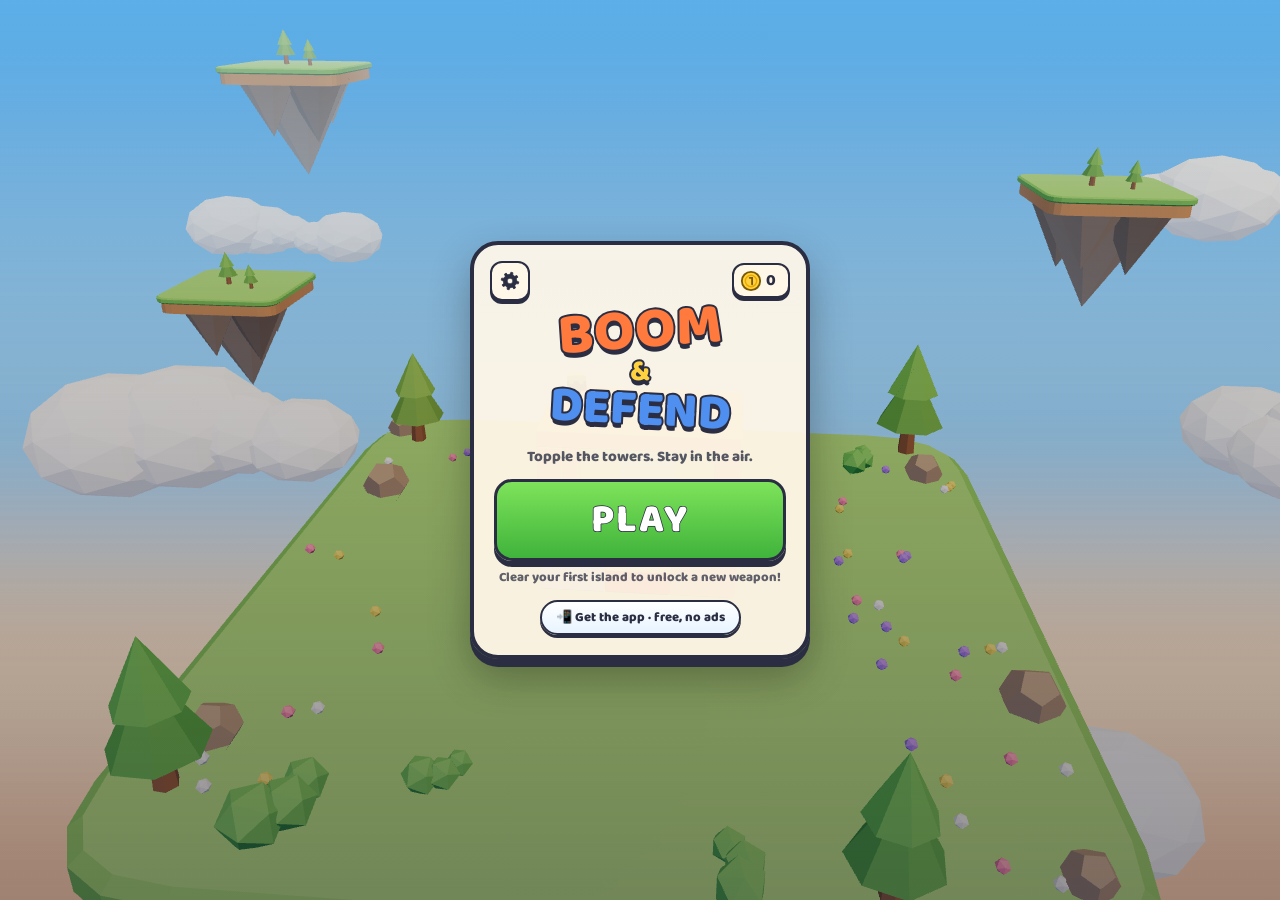
==== commit 4947cfa4: "play: multi-shot riddle packs, old arsenal back" ====
--- a/play/index.html
+++ b/play/index.html
@@ -15,10 +15,10 @@
     <meta property="og:type" content="website">
     <meta name="twitter:card" content="summary_large_image">
     <link rel="icon" href="data:image/svg+xml,%3Csvg xmlns='http://www.w3.org/2000/svg' viewBox='0 0 64 64'%3E%3Ccircle cx='30' cy='36' r='22' fill='%232f3346'/%3E%3Cpath d='M44 18l8-8' stroke='%23ffd23f' stroke-width='6' stroke-linecap='round'/%3E%3C/svg%3E" />
-    <script type="module" crossorigin src="./assets/index-8D-DKuXm.js"></script>
+    <script type="module" crossorigin src="./assets/index-zO3zuzAZ.js"></script>
     <link rel="modulepreload" crossorigin href="./assets/physics-BxCVMGlR.js">
     <link rel="modulepreload" crossorigin href="./assets/three-DJqH2rhj.js">
-    <link rel="stylesheet" crossorigin href="./assets/index-D_6hqEbS.css">
+    <link rel="stylesheet" crossorigin href="./assets/index-_IP4Grs2.css">
   </head>
   <body>
     <div id="app">
--- a/play/assets/index-_IP4Grs2.css
+++ b/play/assets/index-_IP4Grs2.css
@@ -0,0 +1 @@
+@font-face{font-family:"Baloo 2";font-style:normal;font-display:swap;font-weight:600;src:url(./baloo-2-latin-600-normal-tIfxVoAe.woff2) format("woff2"),url(./baloo-2-latin-600-normal-B4tNaogw.woff) format("woff")}@font-face{font-family:"Baloo 2";font-style:normal;font-display:swap;font-weight:800;src:url(./baloo-2-latin-800-normal-BbF3Etk1.woff2) format("woff2"),url(./baloo-2-latin-800-normal-B8BXfZF7.woff) format("woff")}@font-face{font-family:"Baloo 2";font-style:normal;font-display:swap;font-weight:600;src:url(./baloo-2-latin-ext-600-normal-DiVeaYrH.woff2) format("woff2"),url(./baloo-2-latin-ext-600-normal-CFaB2nBN.woff) format("woff")}@font-face{font-family:"Baloo 2";font-style:normal;font-display:swap;font-weight:800;src:url(./baloo-2-latin-ext-800-normal-C_Iwmf1s.woff2) format("woff2"),url(./baloo-2-latin-ext-800-normal-D-iCxxqE.woff) format("woff")}:root{--ink: #2b2e42;--cream: #fff7e8;--gold: #ffd23f;--red: #ef4b3f;--green: #7dff4a;--sky: #5fb6f2;--safe-top: env(safe-area-inset-top, 0px);--safe-bottom: env(safe-area-inset-bottom, 0px);font-family:"Baloo 2",Nunito,Trebuchet MS,Segoe UI,system-ui,-apple-system,Roboto,sans-serif}*{box-sizing:border-box;-webkit-tap-highlight-color:transparent;user-select:none;-webkit-user-select:none;-webkit-touch-callout:none}html,body{margin:0;height:100%;overflow:hidden;background:#5fb6f2;overscroll-behavior:none}#app{position:fixed;inset:0;overflow:hidden}#game{position:absolute;inset:0;width:100%;height:100%;display:block;touch-action:none}.hidden{display:none!important}#hud{position:absolute;top:0;left:0;right:0;padding:calc(var(--safe-top) + 10px) 12px 8px;display:flex;align-items:center;gap:8px;pointer-events:none;z-index:5}.hud-left,.hud-right{flex:1 1 0;display:flex;align-items:center;min-width:0}.hud-right{justify-content:flex-end;gap:8px}.hud-mid{flex:0 0 auto}.health{display:flex;align-items:center;gap:4px;width:100%;max-width:170px}.hud-icon{width:32px;height:26px;flex:0 0 auto;filter:drop-shadow(0 2px 0 rgba(0,0,0,.25))}.bar{position:relative;flex:1;height:18px;border-radius:10px;background:#2b2e428c;border:2.5px solid var(--ink);overflow:hidden;box-shadow:0 2px #0003}.bar-fill{position:absolute;inset:0;width:100%;background:linear-gradient(180deg,#8dff7a,#3cc13b);border-radius:7px;transition:width .25s ease,background .25s}.bar-fill.mid{background:linear-gradient(180deg,#ffe066,#f0a92a)}.bar-fill.low{background:linear-gradient(180deg,#ff8a7a,#e0362c)}#health-text{position:absolute;inset:0;display:grid;place-items:center;font-size:12px;font-weight:900;color:#fff;text-shadow:0 1px 0 var(--ink),0 -1px 0 var(--ink),1px 0 0 var(--ink),-1px 0 0 var(--ink)}.health.hit .bar{animation:shake .3s}.chip{background:var(--cream);color:var(--ink);border:2.5px solid var(--ink);border-radius:14px;padding:2px 10px;font-weight:900;font-size:13px;letter-spacing:.5px;box-shadow:0 3px 0 var(--ink);white-space:nowrap}.chip b{font-size:16px;color:var(--red)}.scores{text-align:right;line-height:1}.score{font-size:22px;font-weight:900;color:#fff;-webkit-text-stroke:1.5px var(--ink);paint-order:stroke fill;text-shadow:0 2px 0 var(--ink)}.score.bump{animation:bump .25s}.best{display:flex;align-items:center;justify-content:flex-end;gap:2px;font-size:12px;font-weight:800;color:var(--cream);text-shadow:0 1px 0 var(--ink),0 0 2px var(--ink)}.best svg{width:13px;height:13px}.icon-btn{pointer-events:auto;width:40px;height:40px;border-radius:12px;border:2.5px solid var(--ink);background:var(--cream);box-shadow:0 3px 0 var(--ink);display:grid;place-items:center;padding:0;cursor:pointer}.icon-btn svg{width:20px;height:20px;fill:var(--ink)}.icon-btn:active{transform:translateY(2px);box-shadow:0 1px 0 var(--ink)}#tray{position:absolute;left:50%;bottom:calc(var(--safe-bottom) + 14px);transform:translate(-50%);display:flex;align-items:flex-end;gap:16px;padding:10px 18px 12px;border-radius:26px;background:#fff7e8e0;border:3px solid var(--ink);box-shadow:0 5px 0 var(--ink),0 10px 24px #00000040;z-index:6;transition:transform .28s cubic-bezier(.5,0,.75,0),opacity .22s}#tray.away{transform:translate(-50%,calc(100% + 40px + var(--safe-bottom)));opacity:0;pointer-events:none}#tray.back{transition:transform .38s cubic-bezier(.2,1.4,.4,1),opacity .2s}.weapon{width:58px;height:58px;border-radius:50%;border:3px solid var(--ink);background:radial-gradient(circle at 35% 30%,#fff,#dfe9f5);box-shadow:0 4px 0 var(--ink);padding:7px;cursor:pointer;transition:transform .18s cubic-bezier(.2,1.5,.4,1),background .2s,box-shadow .2s;transform-origin:50% 100%}.weapon svg{width:100%;height:100%;display:block;pointer-events:none}.weapon.selected{transform:scale(1.32);background:radial-gradient(circle at 35% 30%,#fff8c8,var(--gold));box-shadow:0 4px 0 var(--ink),0 0 0 4px #ffd23f73}.weapon:active{filter:brightness(.92)}#banner{position:absolute;left:0;right:0;top:27%;text-align:center;pointer-events:none;z-index:4;opacity:0}#banner.show{animation:banner 1.5s ease forwards}.banner-title{font-size:42px;font-weight:900;color:#fff;letter-spacing:1px;-webkit-text-stroke:3px var(--ink);paint-order:stroke fill;text-shadow:0 4px 0 var(--ink)}.banner-sub{margin-top:4px;font-size:18px;font-weight:900;color:var(--gold);-webkit-text-stroke:2px var(--ink);paint-order:stroke fill}#fx-layer{position:absolute;inset:0;pointer-events:none;z-index:3;overflow:hidden}.pop{position:absolute;transform:translate(-50%,-50%);font-weight:900;font-size:18px;color:#fff;-webkit-text-stroke:2px var(--ink);paint-order:stroke fill;white-space:nowrap;animation:pop .95s ease-out forwards}.pop.big{font-size:24px;color:var(--gold)}.pop.chain{font-size:22px;color:#ff7ad1}.pop.bad{color:#ff6b5e}.pop.heal{color:var(--green)}.pop.ice{color:#8fe3ff}#vignette{position:absolute;inset:0;pointer-events:none;z-index:2;box-shadow:inset 0 0 90px 30px #ff281e8c;opacity:0;transition:opacity .4s}#vignette.on{opacity:1;transition:opacity .05s}.screen{position:absolute;inset:0;display:grid;place-items:center;padding:24px;z-index:10;background:radial-gradient(ellipse at center,#2b2e4240,#2b2e4299);animation:fade .25s ease}#screen-start{background:linear-gradient(180deg,#2b2e420d,#2b2e4273)}.panel{width:min(340px,100%);background:var(--cream);border:4px solid var(--ink);border-radius:28px;box-shadow:0 8px 0 var(--ink),0 18px 40px #0000004d;padding:22px 20px 20px;text-align:center;color:var(--ink);animation:popin .35s cubic-bezier(.2,1.5,.4,1)}.title-panel.booting{visibility:hidden}.title-panel{background:#fff7e8f0}.logo{margin:0;line-height:.9;font-weight:900;display:flex;flex-direction:column;align-items:center}.logo span{-webkit-text-stroke:4px var(--ink);paint-order:stroke fill;text-shadow:0 5px 0 var(--ink)}.logo .l1{font-size:58px;color:#ff7a3c;transform:rotate(-4deg)}.logo .amp{font-size:30px;color:var(--gold);margin:2px 0}.logo .l2{font-size:50px;color:#4f8ff0;transform:rotate(3deg)}.tagline{margin:12px 0 10px;font-weight:800;font-size:15px;opacity:.8}.howto{list-style:none;padding:0;margin:0 0 16px;font-weight:700;font-size:14px;text-align:left;display:inline-block}.howto li{margin:4px 0;display:flex;align-items:center;gap:8px}.howto .dot{width:26px;text-align:center}h2{margin:0 0 16px;font-size:34px;font-weight:900;color:#fff;-webkit-text-stroke:3px var(--ink);paint-order:stroke fill;text-shadow:0 4px 0 var(--ink)}.over-title{color:#ff6b5e}.over-title.won{color:var(--gold)}.chip small{font-size:11px;color:var(--ink);opacity:.6}.big-btn,.mid-btn{display:block;width:100%;border:3px solid var(--ink);border-radius:18px;font-family:inherit;font-weight:900;cursor:pointer;color:#fff;-webkit-text-stroke:1.5px var(--ink);paint-order:stroke fill}.big-btn{font-size:28px;padding:12px;background:linear-gradient(180deg,#7ee35a,#3fb33b);box-shadow:0 6px 0 var(--ink);letter-spacing:2px}.big-btn:active,.mid-btn:active{transform:translateY(4px);box-shadow:0 2px 0 var(--ink)}.mid-btn{margin-top:12px;font-size:18px;padding:9px;background:linear-gradient(180deg,#ffb35c,#f0812a);box-shadow:0 5px 0 var(--ink)}.mid-btn .btn-ico{width:18px;height:18px;vertical-align:-3px;margin-right:4px}.mid-btn[disabled]{opacity:.7}#run-choice{position:fixed;inset:0;z-index:44;display:grid;place-items:center;padding:16px;background:#1416248c;animation:fade .2s ease}.rc-panel{position:relative}.rc-close{position:absolute;top:10px;right:10px}.rc-title{margin:2px 0 14px;font-size:26px;font-weight:900}.rc-continue{font-size:19px;letter-spacing:.5px}.rc-continue[disabled]{background:linear-gradient(180deg,#c9c5bd,#a8a49c);box-shadow:0 4px 0 var(--ink);opacity:.75;cursor:default;transform:none}.rc-price{display:inline-flex;align-items:center;gap:3px;margin-left:8px}.rc-price .coin-ico{width:20px;height:20px}.rc-text{margin:0 4px 16px;font-size:16px;font-weight:700;line-height:1.35}.rc-yes{font-size:22px}.rc-note{margin:8px 4px 4px;font-size:13px;font-weight:700;opacity:.75}.mid-btn.ghost{background:linear-gradient(180deg,#a9c8f5,#6f9be0)}.best-line{margin-top:14px;font-weight:800;font-size:15px}.over-stats{display:flex;justify-content:space-around;margin-bottom:14px}.over-stats div{display:flex;flex-direction:column;font-weight:800;font-size:12px;opacity:.9}.over-stats b{font-size:26px;font-weight:900}.new-best{font-weight:900;font-size:20px;color:var(--gold);-webkit-text-stroke:2px var(--ink);paint-order:stroke fill;margin-bottom:14px;animation:pulse .8s ease-in-out infinite alternate}@keyframes pop{0%{opacity:0;transform:translate(-50%,-30%) scale(.5)}15%{opacity:1;transform:translate(-50%,-60%) scale(1.15)}to{opacity:0;transform:translate(-50%,-190%) scale(1)}}@keyframes banner{0%{opacity:0;transform:scale(.6)}12%{opacity:1;transform:scale(1.08)}20%{transform:scale(1)}80%{opacity:1}to{opacity:0;transform:translateY(-20px)}}@keyframes popin{0%{transform:scale(.7);opacity:0}to{transform:scale(1);opacity:1}}@keyframes fade{0%{opacity:0}}@keyframes bump{50%{transform:scale(1.18)}}@keyframes shake{25%{transform:translate(-4px)}75%{transform:translate(4px)}}@keyframes pulse{to{transform:scale(1.1)}}.weapon.fresh{animation:slot-in .45s cubic-bezier(.2,1.6,.4,1)}.weapon.fresh.selected{animation:slot-in-sel .45s cubic-bezier(.2,1.6,.4,1)}@keyframes slot-in{0%{transform:scale(.2) rotate(-90deg)}to{transform:scale(1) rotate(0)}}@keyframes slot-in-sel{0%{transform:scale(.2) rotate(-90deg)}to{transform:scale(1.32) rotate(0)}}#hint{position:absolute;z-index:7;pointer-events:none;width:0;height:0}.hint-hand{position:absolute;left:-8px;top:-4px;width:46px;height:46px;filter:drop-shadow(0 3px 0 rgba(43,46,66,.6))}.hint-hand svg{width:100%;height:100%}.hint-text{position:absolute;left:50%;top:54px;transform:translate(-50%);white-space:nowrap;background:var(--cream);color:var(--ink);border:3px solid var(--ink);border-radius:14px;padding:6px 12px;font-weight:900;font-size:15px;box-shadow:0 4px 0 var(--ink);animation:popin .3s cubic-bezier(.2,1.5,.4,1)}#hint.hint-point .hint-text{top:-64px}#hint.hint-point .hint-hand{top:-50px;transform:rotate(180deg);animation:hint-bob .8s ease-in-out infinite alternate}#hint.hint-tap .hint-hand{animation:hint-tap 1.1s ease-in-out infinite}#hint.hint-drag .hint-hand{animation:hint-drag 1.8s ease-in-out infinite}@keyframes hint-tap{0%,to{transform:translate(10px,14px) scale(1)}45%{transform:translate(0) scale(.88)}}@keyframes hint-drag{0%{transform:translate(0) scale(.9);opacity:0}15%{opacity:1}70%{transform:translate(46px,-36px) scale(.9);opacity:1}to{transform:translate(46px,-36px) scale(1);opacity:0}}@keyframes hint-bob{to{transform:rotate(180deg) translateY(-10px)}}#warn-layer{position:absolute;inset:0;pointer-events:none;z-index:3;overflow:hidden}.warn{position:absolute;left:0;top:0;width:0;height:0;will-change:transform}.warn-ring{position:absolute;left:-22px;top:-22px;width:44px;height:44px;border-radius:50%;border:3px solid #ff3b2f;box-shadow:0 0 10px #ff3b2fb3,inset 0 0 8px #ff3b2f80;animation:warn-pulse .35s ease-in-out infinite alternate}.warn-ring:after{content:"!";position:absolute;inset:0;display:grid;place-items:center;color:#fff;font-weight:900;font-size:20px;-webkit-text-stroke:2px #7a1f2c;paint-order:stroke fill}.warn.heavy .warn-ring{border-color:#ffb020;box-shadow:0 0 14px #ffb020cc;width:56px;height:56px;left:-28px;top:-28px}.warn-arrow{display:none;position:absolute;left:12px;top:-10px;width:0;height:0;border-top:10px solid transparent;border-bottom:10px solid transparent;border-left:16px solid #ff3b2f;transform-origin:-12px 10px}.warn.edge .warn-arrow{display:block}.warn.edge .warn-ring{width:34px;height:34px;left:-17px;top:-17px}.crack{position:absolute;width:220px;height:220px;margin:-110px 0 0 -110px;transform:rotate(var(--rot));filter:drop-shadow(0 0 2px rgba(0,0,0,.5));animation:crack-fade 1.6s ease-out forwards}.crack svg{width:100%;height:100%}#app.low-hull #vignette{opacity:1;animation:low-hull .9s ease-in-out infinite alternate}@keyframes warn-pulse{to{opacity:.55}}@keyframes spin{to{rotate:360deg}}@keyframes crack-fade{0%{opacity:0;scale:.6}8%{opacity:1;scale:1}70%{opacity:.9}to{opacity:0}}@keyframes low-hull{0%{opacity:.25}to{opacity:.6}}.weapon.super{background:radial-gradient(circle at 35% 30%,#fff6c8,#ffb020);box-shadow:0 4px 0 var(--ink),0 0 0 3px #ffd23f,0 0 18px 6px #ffbe28bf;animation:super-glow .9s ease-in-out infinite alternate}.weapon.super.selected{transform:scale(1.32)}@keyframes super-glow{0%{box-shadow:0 4px 0 var(--ink),0 0 0 3px #ffd23f,0 0 10px 3px #ffbe288c}to{box-shadow:0 4px 0 var(--ink),0 0 0 3px #fff2a8,0 0 22px 9px #ffd23fe6}}#white-flash{position:absolute;inset:0;background:#fffdf2;opacity:0;pointer-events:none;z-index:8}#white-flash.on{animation:white-flash 1.1s ease-out forwards}@keyframes white-flash{0%{opacity:0}6%{opacity:.95}to{opacity:0}}.warn.beam .warn-ring{border-color:#ff3ad8;box-shadow:0 0 14px #ff3ad8d9,inset 0 0 8px #ff3ad880}.warn.beam .warn-arrow{border-left-color:#ff3ad8}#app:after{content:"";position:absolute;inset:0;pointer-events:none;z-index:2;box-shadow:inset 0 0 80px 26px #ff3ad88c;opacity:0;transition:opacity .2s}#app.beamed:after{animation:beamed .18s ease-in-out infinite alternate}@keyframes beamed{0%{opacity:.55}to{opacity:1}}.run-stars{display:flex;justify-content:center;gap:6px;margin:-6px 0 6px;font-size:46px;line-height:1}.run-stars span{color:#d9d2c4;-webkit-text-stroke:2.5px var(--ink);paint-order:stroke fill}.run-stars span.on{color:var(--gold);animation:star-pop .45s cubic-bezier(.2,1.8,.4,1) both}.run-stars span:nth-child(2){font-size:58px;transform:translateY(-6px)}.star-list{list-style:none;padding:0;margin:0 0 12px;font-weight:800;font-size:13px;text-align:left;display:inline-block;opacity:.55}.star-list li.ok{opacity:1}.star-list li{margin:2px 0}.star-list b{color:var(--gold);-webkit-text-stroke:1px var(--ink);margin-right:6px}.best-run{margin-top:4px;font-weight:800;font-size:13px;opacity:.85}.mini-stars{color:var(--gold);-webkit-text-stroke:1px var(--ink);letter-spacing:1px}.mini-stars i{font-style:normal;color:#d9d2c4}@keyframes star-pop{0%{transform:scale(0) rotate(-40deg)}to{transform:scale(1) rotate(0)}}.run-stars span:nth-child(2).on{animation-name:star-pop-mid}@keyframes star-pop-mid{0%{transform:translateY(-6px) scale(0) rotate(-40deg)}to{transform:translateY(-6px) scale(1) rotate(0)}}.hp-bar{position:absolute;left:0;top:0;width:44px;height:8px;border-radius:5px;background:#2b2e42bf;border:2px solid var(--ink);overflow:hidden;will-change:transform}.hp-bar i{display:block;height:100%;background:linear-gradient(180deg,#ff8a7a,#e0362c);transition:width .15s ease-out}.hp-bar[data-kind=core] i{background:linear-gradient(180deg,#ffb0e0,#ff4fa3)}.hp-bar[data-kind=pylon] i{background:linear-gradient(180deg,#c8fbff,#22d8ff)}.hp-bar.shielded{border-color:#22d8ff;box-shadow:0 0 8px #22d8ffcc}.title-panel .big-btn+.sub-line{margin-bottom:12px}.sub-line{margin-top:6px;font-weight:800;font-size:13px;opacity:.75}.big-btn.run-btn{background:linear-gradient(180deg,#7cc4ff,#3d86e6)}#btn-continue{margin-top:10px;font-size:16px}.mini-star,.gold-star{color:var(--gold);-webkit-text-stroke:1px #7a5a00;paint-order:stroke fill}.gold-star{margin-left:4px;font-size:1.25em;line-height:1;filter:drop-shadow(0 0 4px rgba(255,210,63,.9));animation:gold-glint 2.4s ease-in-out infinite}.best .gold-star{font-size:14px;margin-left:2px}@keyframes gold-glint{0%,to{filter:drop-shadow(0 0 2px rgba(255,210,63,.6))}50%{filter:drop-shadow(0 0 7px rgba(255,230,120,1))}}#hud.campaign .best{display:none}#island-pre{color:var(--ink);opacity:.65}.gold-big{font-size:92px;line-height:1;margin:-8px 0 6px;color:var(--gold);-webkit-text-stroke:3px #7a5a00;paint-order:stroke fill;filter:drop-shadow(0 0 16px rgba(255,220,90,.95));animation:star-pop .6s cubic-bezier(.2,1.8,.4,1) .3s both,gold-glint 2.4s ease-in-out 1s infinite}.over-btns .big-btn{margin-top:2px}.rewards{display:flex;flex-direction:column;gap:8px;margin:0 0 12px}.rewards:empty{display:none}.reward{display:flex;align-items:center;gap:10px;text-align:left;background:linear-gradient(180deg,#fff3c4,#ffe08a);border:3px solid var(--ink);border-radius:16px;padding:6px 10px 6px 6px;box-shadow:0 4px 0 var(--ink);animation:reward-in .45s cubic-bezier(.2,1.6,.4,1) both}.reward b{display:block;font-size:14px;font-weight:900}.reward span{display:block;font-size:12px;font-weight:700;opacity:.8}.reward-icon{flex:none;width:46px;height:46px;border-radius:12px;background:var(--cream);border:2.5px solid var(--ink);display:grid;place-items:center}.reward-icon svg{width:36px;height:36px}@keyframes reward-in{0%{opacity:0;transform:scale(.6) rotate(-3deg)}to{opacity:1;transform:none}}#screen-campaign{place-items:stretch;padding:calc(var(--safe-top) + 12px) 12px calc(var(--safe-bottom) + 12px);background:linear-gradient(180deg,#2b2e4259,#2b2e42a6)}.camp{width:min(440px,100%);margin:0 auto;height:100%;display:flex;flex-direction:column;min-height:0;color:var(--ink)}.camp-head{display:flex;align-items:center;gap:10px;margin-bottom:10px}.camp-head .icon-btn{color:var(--ink)}.camp-head h3{flex:1;margin:0;font-size:28px;font-weight:900;color:#fff;-webkit-text-stroke:2.5px var(--ink);paint-order:stroke fill;text-shadow:0 3px 0 var(--ink)}.camp-stars{background:var(--cream);border:2.5px solid var(--ink);border-radius:14px;padding:3px 10px;font-weight:900;font-size:16px;box-shadow:0 3px 0 var(--ink)}.camp-stars span{color:var(--gold);-webkit-text-stroke:1px #7a5a00}.camp-stars small{opacity:.55;font-size:12px}.arsenal{display:grid;grid-template-columns:repeat(7,minmax(0,1fr));flex-shrink:0;gap:5px;background:var(--cream);border:3px solid var(--ink);border-radius:18px 18px 6px 6px;padding:8px;box-shadow:0 4px 0 var(--ink)}.arm{position:relative;min-width:0;aspect-ratio:1;border:2.5px solid var(--ink);border-radius:12px;background:#fff;padding:3px;cursor:pointer}.arm svg{width:100%;height:100%;display:block}.arm.super{background:linear-gradient(180deg,#fff6c8,#ffd96a)}.arm.picked{outline:3px solid #4f8ff0;outline-offset:1px}.arm.locked>svg{filter:grayscale(1) brightness(.35) opacity(.45)}.arm .lock{position:absolute;right:-5px;bottom:-5px;width:16px;height:16px;border-radius:50%;background:var(--cream);border:2px solid var(--ink);display:grid;place-items:center}.arm .lock svg{width:10px;height:10px}.arsenal-info{flex-shrink:0;min-height:36px;margin:8px 2px 10px;padding:6px 10px;background:#fff7e8eb;border:2.5px solid var(--ink);border-radius:6px 6px 14px 14px;font-weight:700;font-size:13px;line-height:1.25}.arsenal-info .muted{opacity:.65}.chapters{flex:1;min-height:0;overflow-y:auto;-webkit-overflow-scrolling:touch;touch-action:pan-y;overscroll-behavior:contain;display:flex;flex-direction:column;gap:12px;padding:2px 2px 10px}.chapter{position:relative;flex:none;border:3px solid var(--ink);border-radius:20px;padding:10px 10px 12px;background:linear-gradient(180deg,var(--s1) 0%,var(--s2) 62%,var(--g) 62%,var(--g) 100%);box-shadow:0 5px 0 var(--ink);overflow:hidden}.ch-title{display:flex;align-items:center;gap:8px;font-weight:900;font-size:17px;color:#fff;-webkit-text-stroke:2px var(--ink);paint-order:stroke fill;text-shadow:0 2px 0 var(--ink);margin-bottom:8px}.ch-num{display:grid;place-items:center;width:24px;height:24px;border-radius:50%;background:var(--cream);color:var(--ink);-webkit-text-stroke:0;text-shadow:none;border:2px solid var(--ink);font-size:14px}.ch-levels{display:grid;grid-template-columns:repeat(4,1fr);gap:8px}.lvl{position:relative;border:3px solid var(--ink);border-radius:14px;background:var(--cream);box-shadow:0 4px 0 var(--ink);padding:6px 2px 4px;font-family:inherit;color:var(--ink);cursor:pointer}.lvl:active{transform:translateY(3px);box-shadow:0 1px 0 var(--ink)}.lvl b{display:block;font-size:22px;font-weight:900;line-height:1.1}.lvl.fortress{background:linear-gradient(180deg,#ffe3c2,#f6c08a)}.lvl.next{animation:lvl-next 1.1s ease-in-out infinite alternate}@keyframes lvl-next{0%{box-shadow:0 4px 0 var(--ink),0 0 #ffd23fe6}to{box-shadow:0 4px 0 var(--ink),0 0 0 5px #ffd23fe6}}.lvl.locked{opacity:.55;cursor:default;filter:grayscale(.7)}.lvl-stars{display:flex;justify-content:center;gap:1px;font-size:13px;line-height:1}.lvl-stars i{font-style:normal;color:#d4ccbd;-webkit-text-stroke:1px var(--ink);paint-order:stroke fill}.lvl-stars i.on{color:var(--gold)}.lvl-reward{position:absolute;top:-8px;right:-8px;width:26px;height:26px;border-radius:50%;background:#fff;border:2px solid var(--ink);padding:2px}.lvl-reward svg{width:100%;height:100%;display:block}.ch-lock{position:absolute;inset:0;display:flex;align-items:center;justify-content:center;gap:6px;background:#2b2e428c;color:#fff;font-weight:900;font-size:15px;text-shadow:0 1px 2px var(--ink)}.ch-lock svg{width:22px;height:22px}.ch-lock svg rect,.ch-lock svg path{fill:#fff;stroke:#fff}.ch-lock svg path{fill:none}.over-stats{gap:6px}.over-stats div{flex:1 1 0;min-width:0}.over-stats b{font-size:clamp(16px,5.6vw,24px);white-space:nowrap}.star-list li:not(.ok) b{color:#d4ccbd}.warn-ring{border:2.5px solid rgba(255,122,74,.95);box-shadow:0 0 8px #ff7a4a80;animation:warn-pulse .7s ease-in-out infinite alternate}.warn-ring:after{content:none}.warn.heavy .warn-ring{border-color:#ffb020f2;box-shadow:0 0 8px #ffb02080}.warn-arrow{border-left-color:#ff7a4af2}.crack{width:140px;height:140px;margin:-70px 0 0 -70px;animation-duration:1.05s}#app.low-hull #vignette{animation:low-hull 1.8s ease-in-out infinite alternate}@keyframes low-hull{0%{opacity:.12}to{opacity:.38}}#tray{bottom:calc(var(--safe-bottom) + 34px);gap:8px;padding:8px 14px;border-radius:30px;touch-action:none}.weapon{position:relative;width:76px;height:76px;border:none;border-radius:22px;background:none;box-shadow:none;padding:5px;touch-action:none}.weapon+.weapon:after,.weapon-unused-divider{content:"";position:absolute;left:-5px;top:18%;bottom:18%;width:2px;border-radius:2px;background:#2b2e421f}.weapon svg{filter:drop-shadow(0 3px 0 rgba(43,46,66,.28))}.weapon.armed{transform:translateY(-18px) scale(1.16)}.weapon.armed:before{content:"";position:absolute;left:14%;right:14%;bottom:-14px;height:12px;border-radius:50%;background:radial-gradient(closest-side,#ffbe28e6,#ffbe2800)}.weapon.armed svg{animation:armed-bob .9s ease-in-out infinite alternate}@keyframes armed-bob{to{transform:translateY(-3px) rotate(-4deg)}}.weapon.lifted{opacity:.3;transform:scale(.9)}.weapon.super,.weapon.super.armed{background:none;box-shadow:none;animation:none}.weapon.super svg{filter:drop-shadow(0 0 6px rgba(255,200,40,.95)) drop-shadow(0 3px 0 rgba(43,46,66,.28));animation:super-icon .9s ease-in-out infinite alternate}@keyframes super-icon{to{filter:drop-shadow(0 0 12px rgba(255,220,90,1)) drop-shadow(0 3px 0 rgba(43,46,66,.28))}}.weapon.fresh,.weapon.fresh.armed{animation:slot-in .45s cubic-bezier(.2,1.6,.4,1)}#tray.nudge{animation:tray-nudge .45s ease}@keyframes tray-nudge{0%,to{transform:translate(-50%)}20%{transform:translate(calc(-50% - 9px)) translateY(-6px)}45%{transform:translate(calc(-50% + 8px)) translateY(-6px)}70%{transform:translate(calc(-50% - 4px))}}#drag-ghost{position:absolute;left:0;top:0;width:0;height:0;z-index:8;pointer-events:none;will-change:transform}#drag-ghost svg{position:absolute;width:84px;height:84px;left:-42px;top:-70px;filter:drop-shadow(0 6px 4px rgba(0,0,0,.35));transition:width .15s,height .15s,left .15s,top .15s,opacity .15s}#drag-ghost.aiming svg{width:40px;height:40px;left:14px;top:-6px;opacity:.9}#hint.hint-lift .hint-text{top:-72px}#hint.hint-lift .hint-hand{top:-10px;animation:hint-lift 1.6s ease-in-out infinite}@keyframes hint-lift{0%{transform:translate(0) scale(.9);opacity:0}15%{opacity:1}75%{transform:translateY(-150px) scale(.9);opacity:1}to{transform:translateY(-150px) scale(1);opacity:0}}.coin-ico{width:18px;height:18px;flex:none;vertical-align:-3px}.coin-chip{display:inline-flex;align-items:center;gap:4px;margin-top:4px;padding:1px 9px 1px 4px;border-radius:12px;background:#2b2e428c;color:#fff;font-weight:900;font-size:13px}.coin-chip.big{margin:0;padding:3px 12px 3px 6px;font-size:16px;background:var(--cream);color:var(--ink);border:2.5px solid var(--ink);box-shadow:0 3px 0 var(--ink)}.coin-chip.big .coin-ico{width:22px;height:22px}.coin-chip.bump{animation:bump .25s}.hud-mid{display:flex;flex-direction:column;align-items:center}#coin-fly{position:absolute;inset:0;pointer-events:none;z-index:9}.fly-coin{position:absolute;left:0;top:0;width:22px;height:22px;margin:-11px 0 0 -11px;animation:fly-coin .85s cubic-bezier(.45,0,.6,1) both}.fly-coin svg{width:100%;height:100%;filter:drop-shadow(0 2px 0 rgba(0,0,0,.3))}@keyframes fly-coin{0%{transform:translate(var(--sx),var(--sy)) scale(.3);opacity:0}15%{opacity:1}35%{transform:translate(var(--mx),var(--my)) scale(1.25)}to{transform:translate(var(--tx),var(--ty)) scale(.8);opacity:1}}.pop.coin{color:var(--gold)}.panel-top{display:flex;justify-content:space-between;align-items:center;margin:-6px -4px 4px}.menu-row{display:grid;grid-template-columns:repeat(4,minmax(0,1fr));gap:7px;margin-top:12px}.tile-btn{position:relative;display:flex;flex-direction:column;align-items:center;gap:2px;padding:8px 2px 6px;border:3px solid var(--ink);border-radius:16px;background:linear-gradient(180deg,#fff,#ece4d4);box-shadow:0 4px 0 var(--ink);font-family:inherit;font-weight:900;font-size:12px;color:var(--ink);cursor:pointer}.tile-btn:active{transform:translateY(3px);box-shadow:0 1px 0 var(--ink)}.tile-ico{font-size:22px;line-height:1}.tile-badge{position:absolute;top:-8px;right:-6px;width:22px;height:22px;border-radius:50%;background:#3fb33b;color:#fff;border:2px solid var(--ink);font-style:normal;font-size:12px;display:grid;place-items:center}.toggle-row{display:grid;grid-template-columns:1fr 1fr;gap:8px}.toggle-row .mid-btn{font-size:14px}#screen-arsenal,#screen-trophies{place-items:stretch;padding:calc(var(--safe-top) + 12px) 12px calc(var(--safe-bottom) + 12px);background:linear-gradient(180deg,#2b2e4259,#2b2e42a6)}.shop-grid{display:grid;grid-template-columns:repeat(3,1fr);gap:8px;overflow-y:auto;touch-action:pan-y;padding:2px;min-height:0;flex:1;align-content:start}.shop-card{position:relative;display:flex;flex-direction:column;align-items:center;gap:2px;padding:8px 4px 6px;border:3px solid var(--ink);border-radius:16px;background:var(--cream);box-shadow:0 4px 0 var(--ink);font-family:inherit;color:var(--ink);cursor:pointer}.shop-card.super{background:linear-gradient(180deg,#fff6c8,#ffe08a)}.shop-card.picked{outline:3px solid #4f8ff0;outline-offset:1px}.shop-card b{font-size:12px;font-weight:900;line-height:1.1}.shop-card em{font-style:normal;font-weight:900;font-size:12px;display:inline-flex;align-items:center;gap:2px}.shop-card em.owned{color:#2f9a2c}.shop-card em.lock svg{width:14px;height:14px}.shop-card.locked .shop-ico svg{filter:grayscale(.85) opacity(.55)}.shop-ico svg{width:52px;height:52px;display:block}.new-badge{position:absolute;top:-8px;right:-6px;padding:1px 6px;border-radius:8px;background:var(--red);color:#fff;border:2px solid var(--ink);font-style:normal;font-weight:900;font-size:10px}.shop-detail{margin-top:10px;background:var(--cream);border:3px solid var(--ink);border-radius:18px;box-shadow:0 5px 0 var(--ink);padding:10px 12px 12px;color:var(--ink)}.shop-detail-head{display:flex;align-items:center;gap:10px;margin-bottom:8px;text-align:left}.shop-detail-head b{display:block;font-size:18px;font-weight:900}.shop-detail-head span{font-weight:700;font-size:13px;opacity:.8}.buy-btn{display:flex;align-items:center;justify-content:center;gap:6px;font-size:24px}.buy-btn .coin-ico{width:26px;height:26px}.buy-btn:disabled{filter:grayscale(.8);opacity:.6}.shop-note{margin-top:6px;text-align:center;font-weight:800;font-size:14px;opacity:.8}.shop-note.owned{color:#2f9a2c;opacity:1}.trophy-list{flex:1;min-height:0;overflow-y:auto;touch-action:pan-y;display:flex;flex-direction:column;gap:8px;padding:2px 2px 10px}.trophy{display:flex;align-items:center;gap:10px;padding:8px 10px;border:3px solid var(--ink);border-radius:16px;background:#fff7e8cc;color:var(--ink);box-shadow:0 4px 0 var(--ink);opacity:.75}.trophy.done{background:linear-gradient(180deg,#fff3c4,#ffe08a);opacity:1}.trophy-ico{font-size:24px}.trophy div{flex:1;text-align:left}.trophy b{display:block;font-weight:900;font-size:15px}.trophy div span{font-weight:700;font-size:12px;opacity:.8}.trophy em{font-style:normal;font-weight:900;font-size:13px;display:inline-flex;align-items:center;gap:3px}#toast{position:absolute;left:50%;top:calc(var(--safe-top) + 74px);z-index:12;display:flex;align-items:center;gap:8px;padding:6px 14px 6px 8px;border-radius:16px;background:linear-gradient(180deg,#fff3c4,#ffd96a);border:3px solid var(--ink);box-shadow:0 4px 0 var(--ink);color:var(--ink);pointer-events:none;transform:translate(-50%)}#toast.show{animation:toast-in 3s ease both}#toast b{display:block;font-weight:900;font-size:15px}#toast div span{font-weight:700;font-size:12px}.toast-ico{font-size:24px}@keyframes toast-in{0%{opacity:0;transform:translate(-50%,-30px)}10%,85%{opacity:1;transform:translate(-50%)}to{opacity:0;transform:translate(-50%,-20px)}}#milestone{position:absolute;left:50%;top:40%;z-index:7;width:min(300px,86vw);padding:10px 12px;border-radius:20px;background:#fff7e8f0;border:3px solid var(--ink);box-shadow:0 5px 0 var(--ink);color:var(--ink);text-align:center;pointer-events:none;transform:translate(-50%)}#milestone.show{animation:toast-in 3.6s ease both}.ms-title{display:block;font-size:20px;font-weight:900;color:var(--gold);-webkit-text-stroke:1.5px var(--ink);paint-order:stroke fill}.ms-stats{display:flex;justify-content:space-around;margin:4px 0}.ms-stats div{display:flex;flex-direction:column;font-weight:800;font-size:11px}.ms-stats b{font-size:18px;font-weight:900}.ms-sub{font-weight:800;font-size:13px}.weapon.new:after{content:"NEW";position:absolute;inset:-6px -4px auto auto;width:auto;padding:1px 5px;border-radius:8px;background:var(--red);color:#fff;border:2px solid var(--ink);font-weight:900;font-size:10px;line-height:1.2}#tray{bottom:calc(var(--safe-bottom) + 64px);gap:6px;padding:6px 12px;border-radius:32px}.weapon{width:92px;height:92px;padding:7px}.weapon svg{filter:drop-shadow(0 4px 0 rgba(43,46,66,.25));transition:filter .15s}.weapon.armed{transform:translateY(-20px) scale(1.12)}.weapon.armed svg{filter:drop-shadow(2.5px 0 0 #fff) drop-shadow(-2.5px 0 0 #fff) drop-shadow(0 2.5px 0 #fff) drop-shadow(0 -2.5px 0 #fff) drop-shadow(0 5px 0 rgba(43,46,66,.45))}.weapon.super svg{filter:drop-shadow(0 0 7px rgba(255,200,40,.95)) drop-shadow(0 4px 0 rgba(43,46,66,.25))}.weapon.super.armed svg{filter:drop-shadow(2.5px 0 0 #ffd23f) drop-shadow(-2.5px 0 0 #ffd23f) drop-shadow(0 2.5px 0 #ffd23f) drop-shadow(0 -2.5px 0 #ffd23f) drop-shadow(0 0 10px rgba(255,210,63,.9))}@media(max-width:360px){.weapon{width:82px;height:82px}}.weapon.super.armed svg{animation:armed-bob .9s ease-in-out infinite alternate}.weapon+.weapon:after{content:none}.tray-sep{align-self:center;width:2px;height:46%;border-radius:2px;background:#2b2e4224;flex:none}#tray[data-count="4"] .weapon{width:78px;height:78px}#tray[data-count="5"] .weapon{width:64px;height:64px;padding:5px}#tray[data-count="6"] .weapon{width:54px;height:54px;padding:4px}#tray[data-count="5"],#tray[data-count="6"]{gap:3px;padding:6px 8px}@media(max-width:360px){#tray[data-count="4"] .weapon{width:68px;height:68px}#tray[data-count="5"] .weapon{width:56px;height:56px}#tray[data-count="6"] .weapon{width:47px;height:47px}}#tray .weapon{width:min(92px,calc((100vw - 64px) / 3));height:min(92px,calc((100vw - 64px) / 3))}#tray[data-count="4"] .weapon{width:min(78px,calc((100vw - 70px)/4));height:min(78px,calc((100vw - 70px)/4))}#tray[data-count="5"] .weapon{width:min(64px,calc((100vw - 72px)/5));height:min(64px,calc((100vw - 72px)/5))}#tray[data-count="6"] .weapon{width:min(56px,calc((100vw - 76px) / 6));height:min(56px,calc((100vw - 76px) / 6))}.tray-sep{width:2.5px;background:#2b2e4233}.tray-sep{height:44px;margin-bottom:22px}#tray[data-count="5"] .tray-sep,#tray[data-count="6"] .tray-sep{height:30px;margin-bottom:14px}#tray{background:#fff7e8f7}#tray.has-armed .weapon:not(.armed){opacity:.45}#tray .weapon{transition:transform .18s cubic-bezier(.2,1.5,.4,1),opacity .15s}.title-panel .first-only{display:none}.title-panel.first-run .first-only{display:block}.title-panel.first-run .full-only{display:none!important}.play-first{font-size:40px;padding:16px;animation:play-pulse 1.1s ease-in-out infinite alternate}@keyframes play-pulse{to{transform:scale(1.04)}}.link-btn{display:block;margin:2px auto 0;border:none;background:none;font-family:inherit;font-weight:800;font-size:13px;color:#3d86e6;text-decoration:underline;cursor:pointer;padding:6px}.tower-bar{position:relative;margin-top:5px;width:150px;height:20px;border-radius:10px;border:2.5px solid var(--ink);background:#2b2e428c;overflow:hidden;box-shadow:0 2px 0 var(--ink)}.tower-fill{position:absolute;inset:0 auto 0 0;width:0;background:linear-gradient(180deg,#ffb35c,#f0812a);transition:width .25s ease-out}.tower-label,.tower-bar b{position:absolute;top:50%;transform:translateY(-50%);font-weight:900;font-size:11px;color:#fff;-webkit-text-stroke:2px var(--ink);paint-order:stroke fill;letter-spacing:.5px}.tower-label{left:8px}.tower-bar b{right:8px;font-size:12px}.tower-bar.bump{animation:bump .25s}#guide{position:fixed;inset:0;z-index:40;touch-action:none}#guide.in .guide-bubble{animation:guide-pop .35s cubic-bezier(.2,1.4,.4,1)}#guide.waiting .guide-hole,#guide.waiting .guide-hand,#guide.waiting .guide-bubble{opacity:0}.guide-hole{position:fixed;border-radius:22px;box-shadow:0 0 0 200vmax #1416249e;outline:4px solid #ffd23f;outline-offset:2px;transition:left .25s ease,top .25s ease,width .25s ease,height .25s ease,opacity .2s;pointer-events:none;animation:guide-ring 1.2s ease-in-out infinite}.guide-hand{position:fixed;width:54px;height:54px;pointer-events:none;filter:drop-shadow(0 4px 0 rgba(0,0,0,.25));animation:guide-tap 1.1s ease-in-out infinite;transition:opacity .2s}.guide-hand svg{width:100%;height:100%}.guide-bubble{position:fixed;left:50%;width:min(84vw,340px);transform:translate(-50%,-100%);text-align:center;pointer-events:none;transition:top .25s ease,opacity .2s}.guide-bubble.below{transform:translate(-50%)}.guide-bubble span{display:inline-block;padding:10px 16px;background:#fff;color:var(--ink);border:3px solid var(--ink);border-radius:16px;box-shadow:0 4px 0 var(--ink);font-weight:900;font-size:16px;line-height:1.25}.guide-skip{position:fixed;left:50%;bottom:calc(env(safe-area-inset-bottom,0px) + 14px);transform:translate(-50%);padding:6px 18px;border-radius:14px;border:2px solid rgba(255,255,255,.7);background:#00000040;color:#fff;font:inherit;font-weight:800;font-size:13px}@keyframes guide-tap{0%,to{transform:translate(0) rotate(-12deg)}50%{transform:translate(-6px,-8px) rotate(-12deg) scale(.92)}}@keyframes guide-ring{0%,to{outline-color:#ffd23f}50%{outline-color:#fff6c8}}@keyframes guide-pop{0%{opacity:0;scale:.8}to{opacity:1;scale:1}}.claim-badge{position:absolute;top:-8px;right:-6px;padding:1px 6px;border-radius:8px;background:#ffd23f;color:var(--ink);border:2px solid var(--ink);font-style:normal;font-weight:900;font-size:10px;animation:claim-bob .9s ease-in-out infinite}.tile-btn{position:relative}.tile-btn .claim-dot{position:absolute;top:-7px;right:-7px;width:22px;height:22px;border-radius:50%;background:var(--red);color:#fff;border:2.5px solid var(--ink);font-style:normal;font-weight:900;font-size:13px;line-height:17px;text-align:center;animation:claim-bob .9s ease-in-out infinite}.claim-btn{background:#ffd23f;animation:pulse-btn 1.1s ease-in-out infinite}@keyframes claim-bob{0%,to{transform:translateY(0)}50%{transform:translateY(-3px)}}@keyframes pulse-btn{0%,to{transform:scale(1)}50%{transform:scale(1.05)}}#claim{position:fixed;inset:0;z-index:45;display:grid;place-items:center;background:radial-gradient(circle at 50% 42%,#463a1ef0,#141624f5 62%);animation:fade .25s ease;overflow:hidden}.claim-rays{position:absolute;left:50%;top:42%;width:760px;height:760px;margin:-380px 0 0 -380px;background:repeating-conic-gradient(rgba(255,233,160,.22) 0 10deg,transparent 10deg 24deg);border-radius:50%;mask-image:radial-gradient(circle,#000 20%,transparent 68%);-webkit-mask-image:radial-gradient(circle,#000 20%,transparent 68%);animation:claim-spin 9s linear infinite}.claim-card{position:relative;text-align:center;color:#fff;padding:0 24px}.claim-card .claim-ico{width:150px;height:150px;margin:0 auto 8px;animation:claim-in .7s cubic-bezier(.2,1.5,.4,1) both}.claim-card .claim-ico svg{width:100%;height:100%;filter:drop-shadow(0 8px 0 rgba(0,0,0,.3))}.claim-card small{display:block;font-weight:900;letter-spacing:3px;color:#ffd23f;font-size:14px;animation:fade .4s .3s both}.claim-card h2{margin:4px 0 6px;font-size:40px;font-weight:900;-webkit-text-stroke:2px var(--ink);paint-order:stroke fill;text-shadow:0 4px 0 var(--ink);animation:claim-in .6s .15s cubic-bezier(.2,1.5,.4,1) both}.claim-card p{margin:0 auto 22px;max-width:300px;font-weight:700;opacity:.92;animation:fade .4s .45s both}.claim-card .big-btn{animation:fade .4s .6s both}.claim-confetti{position:absolute;top:40%;left:50%;width:10px;height:14px;border-radius:2px;animation:confetti 1.4s cubic-bezier(.1,.7,.3,1) forwards}@keyframes claim-spin{to{transform:rotate(360deg)}}@keyframes claim-in{0%{transform:scale(.2) rotate(-25deg);opacity:0}to{transform:scale(1) rotate(0);opacity:1}}@keyframes confetti{0%{transform:translate(0) rotate(0);opacity:1}to{transform:translate(var(--dx),var(--dy)) rotate(var(--rot));opacity:0}}.banner-sub.grade-s{color:#ff9af2;font-size:22px}.banner-sub.grade-a{color:#7ee07e;font-size:20px}.banner-sub.grade-b{color:#8fd8ff}.banner-sub.grade-c{color:#e8e1d4}#aim-tag{position:absolute;left:0;top:0;z-index:6;padding:2px 9px;border-radius:10px;background:#2b2e42d1;color:#fff;font-weight:900;font-size:14px;pointer-events:none;transform:translate(-50%,-100%);white-space:nowrap;transition:opacity .12s}#aim-tag.off{display:block;opacity:0}#aim-tag.big{background:#ffd23f;color:var(--ink)}#aim-tag.shield{background:#1e6e82e6}.weapon .ammo{position:absolute;left:50%;bottom:-9px;transform:translate(-50%);display:flex;gap:3px;padding:3px 5px;border-radius:8px;background:var(--ink);pointer-events:none}.weapon .ammo i{width:7px;height:11px;border-radius:3px 3px 1px 1px;background:#5a5f78}.weapon .ammo i.on{background:#ffb020;box-shadow:0 0 4px #ffb020}#intro{position:fixed;inset:0;z-index:38;background:#14162473;animation:fade .2s ease;touch-action:none}.intro-rings i{position:fixed;transform:translate(-50%,-50%);border-radius:50%;border:4px solid #ffd23f;box-shadow:0 0 0 3px #2b2e4299,0 0 18px #ffd23f;animation:intro-ring 1s ease-in-out infinite;pointer-events:none}@keyframes intro-ring{0%,to{scale:1;opacity:1}50%{scale:1.18;opacity:.7}}.intro-card{position:fixed;left:50%;bottom:calc(env(safe-area-inset-bottom,0px) + 150px);transform:translate(-50%);width:min(90vw,360px);display:grid;grid-template-columns:64px 1fr;gap:10px 12px;align-items:center;padding:14px 16px 16px;background:var(--cream);border:3px solid var(--ink);border-radius:20px;box-shadow:0 6px 0 var(--ink);animation:guide-pop .35s cubic-bezier(.2,1.4,.4,1)}.intro-ico svg{width:64px;height:64px;display:block}.intro-title{display:block;font-size:20px;font-weight:900;letter-spacing:1px;color:var(--ink)}.intro-text{margin:2px 0 0;font-size:14.5px;font-weight:700;line-height:1.3;color:#4a4e66}.intro-card .intro-ok{grid-column:1 / -1;margin:2px 0 0}.big-btn.mode-locked,.tile-btn.mode-locked{filter:grayscale(.9);opacity:.6}.tile-btn .tile-new{position:absolute;top:-8px;right:-8px;padding:1px 6px;border-radius:8px;background:var(--red);color:#fff;border:2px solid var(--ink);font-style:normal;font-weight:900;font-size:10px}#tray .tray-more{position:absolute;top:-14px;right:-10px;min-width:34px;padding:2px 8px;border-radius:12px;background:#ffd23f;color:var(--ink);border:2.5px solid var(--ink);box-shadow:0 3px 0 var(--ink);font-weight:900;font-size:14px;text-align:center;pointer-events:none}.big-btn,.mid-btn,.tile-btn{line-height:1.1}.screen{overflow-y:auto;place-items:safe center}@media(max-height:760px){.title-panel{padding:14px 16px}.logo .l1{font-size:46px}.logo .amp{font-size:24px}.logo .l2{font-size:40px}.tagline{margin:6px 0;font-size:13.5px}.title-panel .big-btn{font-size:24px;padding:8px}.title-panel .menu-row{margin-top:8px}}#screen-settings .big-btn{margin-top:16px}.settings-links{display:flex;justify-content:center;gap:18px;margin-top:12px}.settings-links .link-btn.danger{color:var(--red);font-weight:900}.settings-credits{margin-top:8px;font-size:11.5px;font-weight:600;opacity:.6;line-height:1.3}.privacy-panel{max-height:calc(100vh - 48px - var(--safe-top) - var(--safe-bottom));display:flex;flex-direction:column}.privacy-text{overflow-y:auto;text-align:left;font-size:14px;font-weight:600;line-height:1.4;margin:8px 0 14px;padding-right:4px}.privacy-text h4{margin:12px 0 2px;font-size:15px;font-weight:800}.privacy-text p,.privacy-text ul{margin:4px 0}.privacy-text ul{padding-left:18px}.legal-updated{opacity:.6;font-size:12px}.privacy-text h3{margin:22px 0 4px;padding-top:12px;border-top:2px dashed rgba(43,46,66,.25);font-size:17px;font-weight:900}.privacy-text a{color:#2f6fe0}.privacy-sub{margin:-4px 0 0;font-size:12.5px;font-weight:700;opacity:.6}.banner-quote{white-space:pre-line;margin:8px auto 0;max-width:300px;padding:0 16px;font-size:15px;font-weight:800;font-style:italic;line-height:1.25;color:#fff;-webkit-text-stroke:2.5px var(--ink);paint-order:stroke fill}.banner-quote.hidden{display:none}.banner-quote.baron,.over-quote.baron{display:flex;align-items:center;justify-content:center;gap:10px;text-align:left}.banner-quote.baron{max-width:340px}.bq-face:empty,.oq-face:empty{display:none}.bq-face svg{width:64px;height:64px;flex:none;display:block;filter:drop-shadow(0 3px 0 rgba(43,46,66,.6))}.oq-face svg{width:48px;height:48px;flex:none;display:block}#banner.long.show{animation-duration:3s}.over-quote{margin:-10px 0 14px;font-size:12.5px;font-weight:800;font-style:italic;line-height:1.3;opacity:.8}.star-list{opacity:1}.star-list li.ok b{paint-order:stroke fill;-webkit-text-stroke:2px var(--ink)}.over-quote:not(.hidden)~.star-list{margin-bottom:4px}.star-list li.miss{opacity:.5}.star-list li.miss b{color:#c44b3f;-webkit-text-stroke:0}#tray-name{position:absolute;z-index:6;transform:translate(-50%,-100%);max-width:min(300px,calc(100vw - 16px));padding:5px 12px 6px;border-radius:14px;background:#2b2e42e6;color:#fff;text-align:center;pointer-events:none;line-height:1.2}#tray-name b{display:block;font-weight:900;font-size:14px;letter-spacing:.3px}#tray-name span{font-weight:700;font-size:12px;opacity:.85}#guide.skip-top .guide-skip{bottom:auto;top:calc(env(safe-area-inset-top,0px) + 18px);left:62%}#tray.away+#tray-name,#tray.hidden+#tray-name{display:none}.tower-bar b{right:auto;left:54px}#tray-name.under-hint{display:none}.rewards.scrolls{overflow-x:hidden;overflow-y:auto;touch-action:pan-y;overscroll-behavior:contain;margin:0 -8px 12px;padding:2px 8px 6px}.rewards.scrolls:after{content:"";flex:none;position:sticky;bottom:-6px;height:26px;margin-top:-34px;background:linear-gradient(rgba(255,247,232,0),var(--cream));pointer-events:none;opacity:0;transition:opacity .15s}.rewards.scrolls.more:after{opacity:1}#movie{position:fixed;inset:0;z-index:50;display:flex;flex-direction:column;align-items:center;justify-content:center;padding:0 28px;background:radial-gradient(ellipse at 50% 45%,#1416248c,#0a0b14e0);animation:fade .6s ease;transition:opacity .45s ease;touch-action:none}#movie.out{opacity:0}.movie-art{position:relative;width:min(52vw,230px);height:min(52vw,230px);margin-bottom:18px}.movie-ship{position:absolute;left:50%;top:50%;width:min(78vw,330px);margin-left:calc(min(78vw,330px)/-2);margin-top:calc(min(78vw,330px)*-.41);opacity:0;transform:translate(-60px);transition:opacity .6s ease,transform .9s cubic-bezier(.2,1.1,.4,1)}.movie-ship.in{opacity:1;transform:none}.movie-ship svg{display:block;width:100%;filter:drop-shadow(0 8px 0 rgba(0,0,0,.3));animation:ship-bob 2.6s ease-in-out infinite}@keyframes ship-bob{0%,to{transform:translateY(0) rotate(-1.5deg)}50%{transform:translateY(-7px) rotate(1.5deg)}}.movie-baron{position:absolute;inset:0;opacity:0;transform:translateY(24px) scale(.92);transition:opacity .6s ease,transform .6s cubic-bezier(.2,1.4,.4,1)}.movie-baron.in{opacity:1;transform:none}.movie-baron svg{width:100%;height:100%;filter:drop-shadow(0 8px 0 rgba(0,0,0,.35))}.movie-line{margin:0;max-width:340px;min-height:3.2em;text-align:center;color:#fff;font-size:24px;font-weight:800;line-height:1.3;text-shadow:0 2px 10px rgba(0,0,0,.6);opacity:0}.movie-line.in{animation:movie-line 2.9s ease forwards}@keyframes movie-line{0%{opacity:0;transform:translateY(8px)}18%{opacity:1;transform:none}82%{opacity:1;transform:none}to{opacity:0;transform:translateY(-6px)}}.movie-skip{position:absolute;right:18px;bottom:calc(env(safe-area-inset-bottom,0px) + 22px);color:#ffffffb3;font-weight:700;font-size:14px}#tray.busy{pointer-events:none}#tray.busy .weapon{opacity:.45;filter:grayscale(.75);transition:opacity .15s,filter .15s}#tray.ready .weapon{animation:tray-ready .32s cubic-bezier(.2,1.6,.4,1)}@keyframes tray-ready{0%{transform:scale(.88)}to{transform:scale(1)}}#tray-reload{position:fixed;z-index:7;width:38px;height:38px;border-radius:50%;border:3px solid var(--ink);box-shadow:0 3px 0 var(--ink);background:conic-gradient(#ff8a2a calc(var(--p, 0) * 360deg),#eadfca 0);pointer-events:none}#tray-reload:after{content:"";position:absolute;inset:6px;border-radius:50%;background:var(--cream);border:2px solid var(--ink)}#tray-reload.hidden{display:none}.ch-burst{flex-direction:column;gap:4px;transition:background .35s,opacity .4s 1s}.ch-burst>span{opacity:0;font-size:17px;color:#ffd23f;-webkit-text-stroke:2px var(--ink);paint-order:stroke fill}.lk{position:relative;width:64px;height:64px}.lk svg{position:absolute;inset:0;width:64px;height:64px;filter:drop-shadow(0 3px 0 var(--ink))}.lk-shards i{position:absolute;left:50%;top:55%;width:10px;height:10px;margin:-5px;background:#ffd23f;border:2px solid var(--ink);border-radius:2px;opacity:0}.lk-shards i:nth-child(3n){background:#fff}.lk-shards i:nth-child(3n+1){width:7px;height:7px;background:#ff8a2a}.lk-ring{position:absolute;left:50%;top:55%;width:20px;height:20px;margin:-10px;border-radius:50%;border:4px solid #fff3c4;opacity:0}.ch-new,.ch-tip{display:none}.chapter.fresh.shake .lk{animation:lk-shake .65s ease-in-out}@keyframes lk-shake{0%,to{transform:rotate(0)}15%{transform:rotate(-14deg) scale(1.05)}30%{transform:rotate(12deg) scale(1.08)}45%{transform:rotate(-10deg) scale(1.1)}60%{transform:rotate(9deg) scale(1.14)}75%{transform:rotate(-6deg) scale(1.18)}90%{transform:rotate(4deg) scale(1.22)}}.chapter.fresh.burst .ch-burst{background:#2b2e4200;opacity:0}.chapter.fresh.burst .ch-burst>span{animation:lk-text .9s ease-out forwards}@keyframes lk-text{0%{opacity:0;transform:scale(.6)}25%{opacity:1;transform:scale(1.15)}to{opacity:1;transform:scale(1)}}.chapter.fresh.burst .lk-shackle{animation:lk-shackle .6s cubic-bezier(.2,.7,.4,1) forwards}@keyframes lk-shackle{to{transform:translate(34px,-46px) rotate(70deg);opacity:0}}.chapter.fresh.burst .lk-body{animation:lk-body .6s cubic-bezier(.5,0,.9,.6) forwards}@keyframes lk-body{0%{transform:scale(1.25)}to{transform:translate(-10px,60px) rotate(-35deg) scale(.7);opacity:0}}.chapter.fresh.burst .lk-shards i{animation:lk-shard .7s cubic-bezier(.1,.7,.3,1) forwards}@keyframes lk-shard{0%{opacity:1;transform:translate(0) rotate(0)}to{opacity:0;transform:translate(var(--dx),var(--dy)) rotate(var(--r))}}.chapter.fresh.burst .lk-ring{animation:lk-ring .55s ease-out forwards}@keyframes lk-ring{0%{opacity:1;transform:scale(.5)}to{opacity:0;transform:scale(9)}}.chapter.fresh.burst{animation:ch-pop .5s cubic-bezier(.2,1.5,.4,1) .1s}@keyframes ch-pop{0%{transform:scale(1)}40%{transform:scale(1.04)}to{transform:scale(1)}}.chapter.fresh.burst .ch-new{display:inline-block;margin-left:auto;padding:0 8px;border-radius:999px;background:#ffd23f;color:var(--ink);-webkit-text-stroke:0;text-shadow:none;border:2px solid var(--ink);font-size:13px;animation:lk-text .6s ease-out .3s both}.chapter.fresh.burst .ch-tip{display:block;margin:8px 2px 0;padding:6px 10px;border-radius:12px;background:#fff7e8eb;border:2px solid var(--ink);color:var(--ink);font-size:13.5px;font-weight:800;line-height:1.3;animation:lk-text .6s ease-out .5s both}#app{--tray-lift: 96px}#tray{bottom:calc(var(--safe-bottom) + var(--tray-lift))}#tray[data-count="1"] .weapon,#tray[data-count="2"] .weapon,#tray[data-count="3"] .weapon{width:96px;height:96px;padding:3px}#tray[data-count="1"],#tray[data-count="2"],#tray[data-count="3"]{gap:2px;padding:3px 8px}#tray[data-count="4"] .weapon{width:84px;height:84px}@media(max-width:360px){#tray[data-count="3"] .weapon{width:84px;height:84px;padding:3px}}@media(max-height:700px){#app{--tray-lift: 50px}#tray[data-count="3"] .weapon{width:86px;height:86px;padding:3px}}#tray-next{position:absolute;z-index:6;right:max(14px,calc(50% - 190px));bottom:calc(var(--safe-bottom) + var(--tray-lift) + 126px);width:60px;height:53px;display:grid;grid-template-rows:29px auto;place-items:center;padding:3px 5px;border:2px solid var(--ink);border-radius:48% 52% 46% 54%/53% 45% 55% 47%;background:var(--cream);color:var(--ink);box-shadow:0 2px #2b2e4259;opacity:.68;pointer-events:none}#tray-next:before,#tray-next:after{content:"";position:absolute;border:1.5px solid var(--ink);border-radius:50%;background:inherit}#tray-next:before{width:9px;height:8px;left:10px;bottom:-8px}#tray-next:after{width:5px;height:5px;left:4px;bottom:-14px}#tray-next svg{width:29px;height:29px}#tray-next span{font-size:10px;font-weight:900;line-height:1}#tray-next.super{background:#ffe9a8}#tray.away~#tray-next,#tray.hidden~#tray-next{display:none}#gun-status{position:absolute;z-index:6;right:calc(max(10px,env(safe-area-inset-right,0px)) + 52px);bottom:calc(var(--safe-bottom) + var(--tray-lift) - 38px);padding:3px 9px;border-radius:12px;background:#2b2e42e0;color:#fff;font-size:13px;font-weight:800;line-height:1.3;pointer-events:none}.shop-ammo{box-sizing:border-box;width:100%;margin-top:10px;display:flex;align-items:center;gap:10px;padding:8px 10px;background:var(--cream);border:3px solid var(--ink);border-radius:18px;box-shadow:0 5px 0 var(--ink);color:var(--ink)}.shop-ammo .shop-ico{width:40px;height:40px;flex:none}.shop-ammo .shop-ico svg{width:100%;height:100%}.shop-ammo .ammo-text{flex:1;min-width:0;line-height:1.2}.shop-ammo .ammo-text b{display:block;font-size:15px;font-weight:900}.shop-ammo .ammo-text span{font-size:12px;font-weight:700;color:#6b6f86}.shop-ammo .buy-btn{flex:none;width:auto;min-width:0;max-width:45%;margin:0;display:inline-flex;align-items:center;justify-content:center;gap:3px;padding:8px 12px;font-size:15px;white-space:nowrap}.shop-ammo .buy-btn .coin-ico,.shop-ammo .buy-btn svg{width:16px;height:16px}.shop-ammo.hidden{display:none}#tray[data-count="4"],#tray[data-count="5"],#tray[data-count="6"]{gap:2px;padding:3px 8px}#tray[data-count="4"] .weapon,#tray[data-count="5"] .weapon,#tray[data-count="6"] .weapon{height:auto;aspect-ratio:1;padding:3px}#tray[data-count="4"] .weapon{width:min(84px,calc((100vw - 100px)/4))}#tray[data-count="5"] .weapon{width:min(72px,calc((100vw - 106px)/5))}#tray[data-count="6"] .weapon{width:min(62px,calc((100vw - 112px) / 6))}#over-btns.wait button{pointer-events:none;opacity:.45;filter:grayscale(.4)}#over-btns button{transition:opacity .25s,filter .25s}#guide:not(.skip-top) .guide-skip{left:auto;right:16px;transform:none}#tray.queue .weapon:not(.armed){opacity:.5;filter:grayscale(.5)}#tray.queue .weapon:not(.armed):after{content:attr(data-q);position:absolute;left:4px;top:4px;width:20px;height:20px;border-radius:50%;background:var(--ink);color:#fff;font-size:12px;font-weight:900;line-height:20px;text-align:center}.gc-btn{margin:0 0 12px}.shop-style{margin-top:12px;padding:12px 12px 14px;background:var(--cream);border:3px solid var(--ink);border-radius:18px;box-shadow:0 5px 0 var(--ink);color:var(--ink)}.shop-style h4{margin:0 0 4px;font-size:18px;font-weight:900;letter-spacing:1px}.style-head{margin:8px 2px 6px;font-size:13px;font-weight:800;opacity:.7}.style-row{display:grid;grid-template-columns:repeat(3,minmax(0,1fr));gap:8px}.style-chip{position:relative;display:flex;flex-direction:column;align-items:center;gap:3px;padding:8px 4px 6px;border:2.5px solid var(--ink);border-radius:14px;background:#fff;font-family:inherit;color:var(--ink);cursor:pointer}.style-chip.on{background:#e9ffd9;box-shadow:0 0 0 3px #3fb33b inset}.style-chip.armed{background:#fff4c4;box-shadow:0 0 0 3px #f0a02a inset}.style-sw{width:34px;height:34px;border-radius:50%;border:2.5px solid var(--ink)}.style-chip b{font-size:12px;font-weight:800;line-height:1.1;text-align:center}.style-chip em{font-style:normal;font-size:12px;font-weight:900;display:inline-flex;align-items:center;gap:2px}.style-chip em .coin-ico{width:13px;height:13px}.style-chip em.on{color:#2f9a2f;font-size:15px}.style-chip em.buy{color:#c06a00}.style-chip em.earned.blue{color:#2f7fe0}.lvl .lvl-stars i.on.blue,.camp-stars.blue span{color:#4fa8ff;text-shadow:0 1px 0 #1f3a7a}.book-tabs{display:grid;grid-auto-flow:column;grid-auto-columns:1fr;gap:6px;margin:2px 0 8px}.book-tab{border:3px solid var(--ink);border-radius:12px;padding:5px 4px;font:inherit;font-weight:900;font-size:13px;color:var(--ink);background:#ece4d4;box-shadow:0 3px 0 var(--ink);cursor:pointer}.book-tab.on{background:linear-gradient(180deg,#ffe680,#ffc93f)}.book-tab.rebuilt.on{background:linear-gradient(180deg,#a8dcff,#4fa8ff);color:#fff;text-shadow:0 2px 0 var(--ink)}.chapter.factory{--s1: #3a2f3f;--s2: #ff7a3c;--g: #4a4a55}.chapter.factory .ch-title{color:#fff}.run-stars.blue span.on{color:#4fa8ff}.cta-chip,body.playable #btn-pause{display:none}body.playable .cta-chip{display:inline-flex;align-items:center;align-self:center;padding:7px 11px;border:3px solid var(--ink);border-radius:14px;background:linear-gradient(180deg,#7ee06b,#3fb33b);box-shadow:0 3px 0 var(--ink);color:#fff;text-shadow:0 2px 0 var(--ink);font:inherit;font-weight:900;font-size:13px;white-space:nowrap;cursor:pointer;animation:cta-pulse 1.4s ease-in-out infinite}@keyframes cta-pulse{50%{transform:scale(1.07)}}#playable-end,#challenge{position:fixed;inset:0;z-index:60;display:grid;place-items:center;padding:16px;background:#1e223473;animation:pe-in .35s ease-out both}#playable-end.hidden,#challenge.hidden{display:none}@keyframes pe-in{0%{opacity:0;transform:scale(.94)}}.pe-panel{width:min(340px,100%);text-align:center}.pe-line{margin:4px 0 10px;font-weight:800}.pe-list{list-style:none;margin:0 0 14px;padding:0;display:grid;gap:4px;font-weight:800;font-size:15px}.pe-cta{width:100%;font-size:26px;animation:cta-pulse 1.2s ease-in-out infinite}.pe-store{margin:8px 0 4px;font-size:13px;font-weight:800;opacity:.7}#tray .weapon{flex:0 0 auto;aspect-ratio:1 / 1;-webkit-appearance:none;appearance:none}#tray .weapon svg{transition:none}#tray.busy .weapon{filter:none;opacity:.4}@keyframes slot-in{0%{transform:scale(.5)}to{transform:scale(1)}}#screen-arsenal .camp{overflow-y:auto;-webkit-overflow-scrolling:touch}#screen-arsenal .shop-grid{flex:0 0 auto;max-height:48vh;min-height:190px;overflow-y:auto}.winter-btn,.puzzle-btn{position:relative;display:flex;align-items:center;gap:10px;width:100%;margin-top:12px;padding:8px 12px;border:3px solid var(--ink);border-radius:16px;background:linear-gradient(180deg,#e8323c,#b81f2a);box-shadow:0 5px 0 var(--ink);color:#fff;font-family:inherit;text-align:left;cursor:pointer;overflow:visible}.winter-btn:before{content:"";position:absolute;left:6px;right:6px;top:-3px;height:7px;border-radius:0 0 8px 8px;background:radial-gradient(circle at 10% 100%,#fff 5px,transparent 6px) 0 0 / 26px 7px repeat-x,#fff;opacity:.95}.puzzle-btn{background:linear-gradient(180deg,#a879ff,#6f45d8)}.puzzle-btn.hidden{display:none}.puzzle-btn.mode-locked{filter:grayscale(.9);opacity:.6}.puzzle-btn:before{display:none}.puzzle-btn .wb-text span{color:#ece2ff}.puzzle-btn:active,.winter-btn:active{transform:translateY(4px);box-shadow:0 1px 0 var(--ink)}.winter-btn.hidden{display:none}.wb-ico{font-size:26px;line-height:1;text-shadow:0 2px 0 var(--ink)}.wb-text{display:flex;flex-direction:column;line-height:1.15}.wb-text b{font-size:17px;font-weight:900;letter-spacing:1px;text-shadow:0 2px 0 var(--ink)}.wb-text span{font-size:13px;font-weight:800;color:#ffe3e6}.winter-btn .tile-new{position:absolute;top:-9px;right:-6px;padding:1px 6px;border-radius:8px;background:#ffd23f;color:var(--ink);border:2px solid var(--ink);font-style:normal;font-weight:900;font-size:10px}.book-tab.winter.on{background:linear-gradient(180deg,#ff6a72,#e8323c);color:#fff;text-shadow:0 2px 0 var(--ink)}.chapter.winter .ch-levels{grid-template-columns:repeat(3,1fr)}.chapter.winter .ch-title{color:#fff;text-shadow:0 2px 0 var(--ink)}.chapter.winter .lvl{background:linear-gradient(180deg,#fff,#e4f0fb)}.chapter.winter .lvl.fortress{background:linear-gradient(180deg,#ffd0d4,#ff9aa2)}.chapter.winter .lvl.locked b{opacity:.45}.lvl .lvl-today{font-style:normal;position:absolute;top:-9px;left:50%;transform:translate(-50%);padding:0 5px;border:2px solid var(--ink);border-radius:6px;background:#ffd23f;font-size:10px;font-weight:900}.style-chip em.earned.winter{color:#3f8fff}.tile-btn .tile-streak{position:absolute;bottom:-9px;left:50%;transform:translate(-50%);padding:0 6px;border-radius:8px;background:#ff7a2a;color:#fff;border:2px solid var(--ink);font-style:normal;font-weight:900;font-size:11px;white-space:nowrap;text-shadow:0 1px 0 var(--ink)}.tile-btn .tile-streak.cold{animation:streak-flicker 1.2s ease-in-out infinite alternate}@keyframes streak-flicker{0%{filter:saturate(.4) brightness(.95)}to{filter:none}}.style-chip em.earned.streak{color:#e8602a}.ch-badge{display:inline-block;margin:6px 0 4px;padding:3px 12px;border:3px solid var(--ink);border-radius:12px;background:linear-gradient(180deg,#ff6a72,#e8323c);color:#fff;font-weight:900;letter-spacing:1px;text-shadow:0 2px 0 var(--ink)}.ch-line{margin:4px 0;font-weight:800}.ch-score{font-size:46px;font-weight:900;line-height:1.05;color:#ffb000;-webkit-text-stroke:2px var(--ink);paint-order:stroke fill;text-shadow:0 4px 0 var(--ink)}.big-btn[data-action=campaign]{position:relative}.big-btn .tile-new{position:absolute;top:-10px;right:-6px;padding:2px 8px;border-radius:10px;border:2px solid var(--ink);background:linear-gradient(180deg,#a8dcff,#4fa8ff);color:#fff;font-style:normal;font-weight:900;font-size:12px;letter-spacing:.5px;text-shadow:0 1px 0 var(--ink);animation:lvl-next 1.1s ease-in-out infinite alternate}.book-tab{position:relative}.book-tab .tab-new{position:absolute;top:-9px;right:-4px;padding:0 6px;border-radius:8px;border:2px solid var(--ink);background:var(--red);color:#fff;font-style:normal;font-size:10px;text-shadow:none}.mini-star.blue{color:#4fa8ff}.web-get{display:block;margin:10px auto 0;padding:5px 14px;border:2.5px solid var(--ink);border-radius:999px;background:linear-gradient(180deg,#fff,#e8f4ff);box-shadow:0 3px 0 var(--ink);color:var(--ink);font-family:inherit;font-weight:900;font-size:13px;cursor:pointer}.web-get:active{transform:translateY(2px);box-shadow:0 1px 0 var(--ink)}.web-get.hidden,.web-get-link.hidden{display:none}.web-get-link{display:block;margin:8px auto 0;font-size:13px}.title-panel .puzzle-btn,.title-panel .winter-btn{margin-bottom:6px}.title-panel .puzzle-btn+.winter-btn{margin-top:14px}.title-panel .menu-row{margin-top:18px}.lvl-diff{display:flex;justify-content:center;gap:2px;height:6px;margin-bottom:2px}.lvl-diff i{width:6px;height:6px;border-radius:50%;border:1px solid var(--ink);background:var(--pip, #7ee07e)}.lvl-diff.d1{--pip: #7ec8ff}.lvl-diff.d2{--pip: #7ee07e}.lvl-diff.d3{--pip: #ffd23f}.lvl-diff.d4{--pip: #ff9a3c}.lvl-diff.d5{--pip: #ff5a4f}.banner-sub.diff-1{color:#9fd8ff}.banner-sub.diff-2{color:#9ff09f}.banner-sub.diff-3{color:#ffe27a}.banner-sub.diff-4{color:#ffb36b}.banner-sub.diff-5{color:#ff8a80}.puzzle-goal{margin:5px auto 0;max-width:190px;padding:3px 9px;border-radius:10px;border:2px solid var(--ink);background:#fff8e7eb;color:var(--ink);font-size:11px;font-weight:800;line-height:1.2;text-align:center;box-shadow:0 2px 0 var(--ink)}
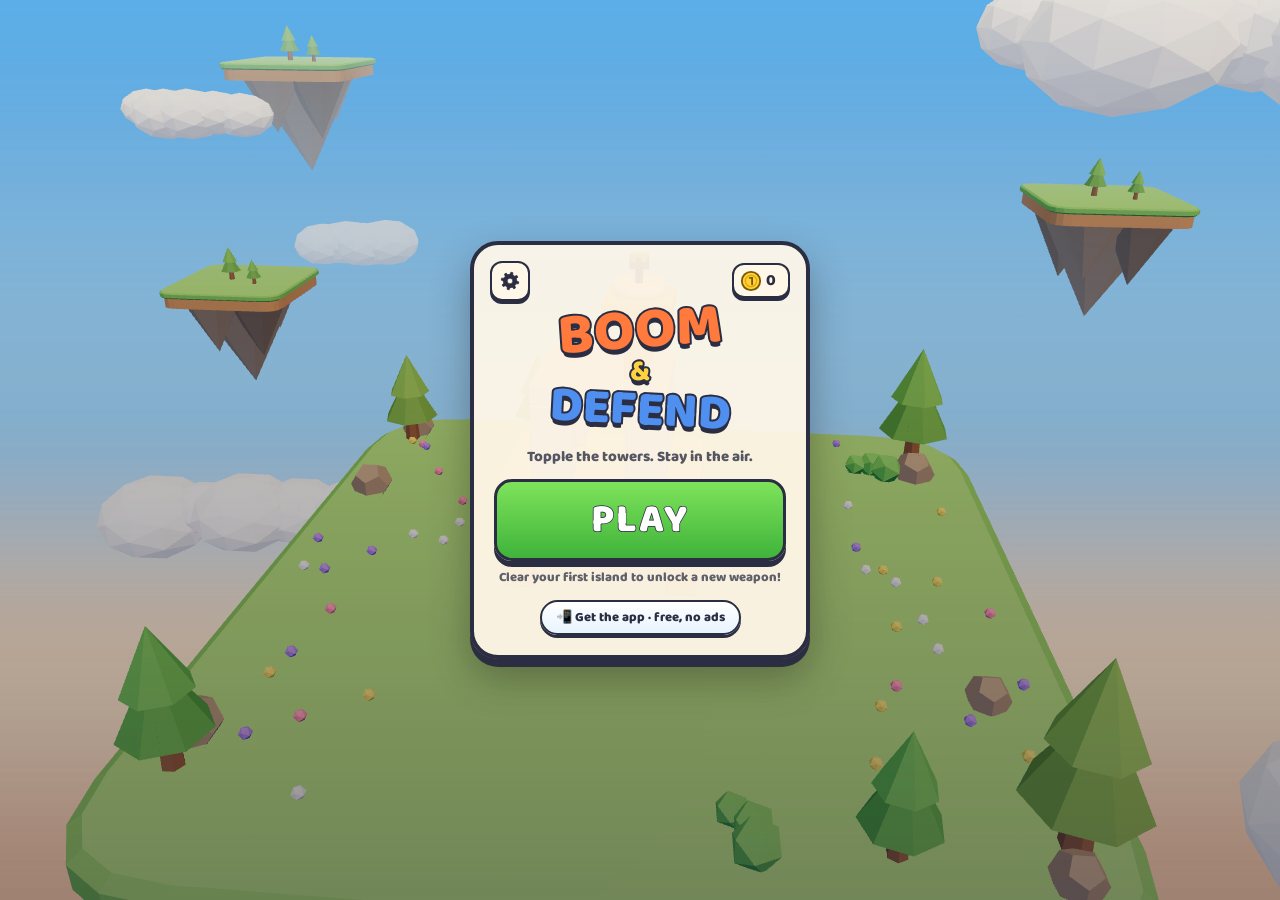
==== commit d69348f1: "play: smooth edges on, no weak point glow" ====
--- a/play/index.html
+++ b/play/index.html
@@ -15,7 +15,7 @@
     <meta property="og:type" content="website">
     <meta name="twitter:card" content="summary_large_image">
     <link rel="icon" href="data:image/svg+xml,%3Csvg xmlns='http://www.w3.org/2000/svg' viewBox='0 0 64 64'%3E%3Ccircle cx='30' cy='36' r='22' fill='%232f3346'/%3E%3Cpath d='M44 18l8-8' stroke='%23ffd23f' stroke-width='6' stroke-linecap='round'/%3E%3C/svg%3E" />
-    <script type="module" crossorigin src="./assets/index-zO3zuzAZ.js"></script>
+    <script type="module" crossorigin src="./assets/index-tZnVReQ-.js"></script>
     <link rel="modulepreload" crossorigin href="./assets/physics-BxCVMGlR.js">
     <link rel="modulepreload" crossorigin href="./assets/three-DJqH2rhj.js">
     <link rel="stylesheet" crossorigin href="./assets/index-_IP4Grs2.css">
